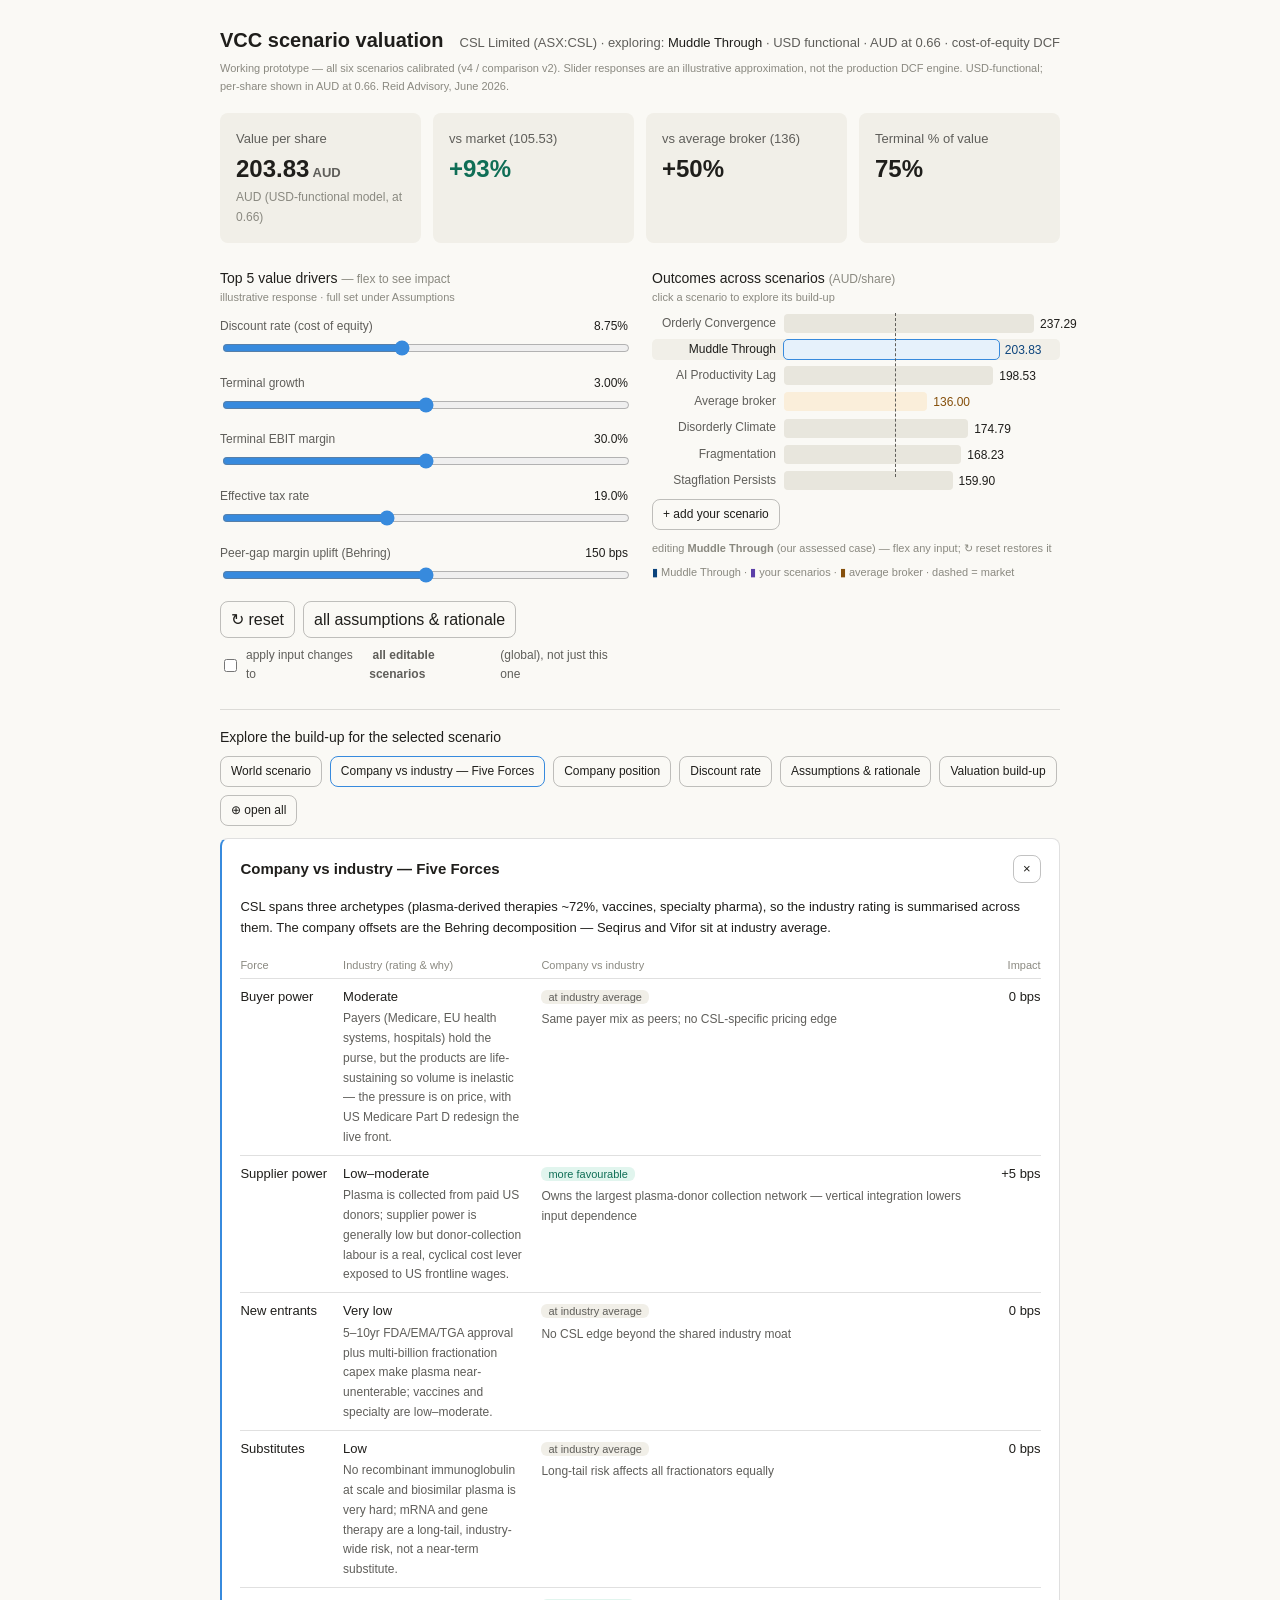
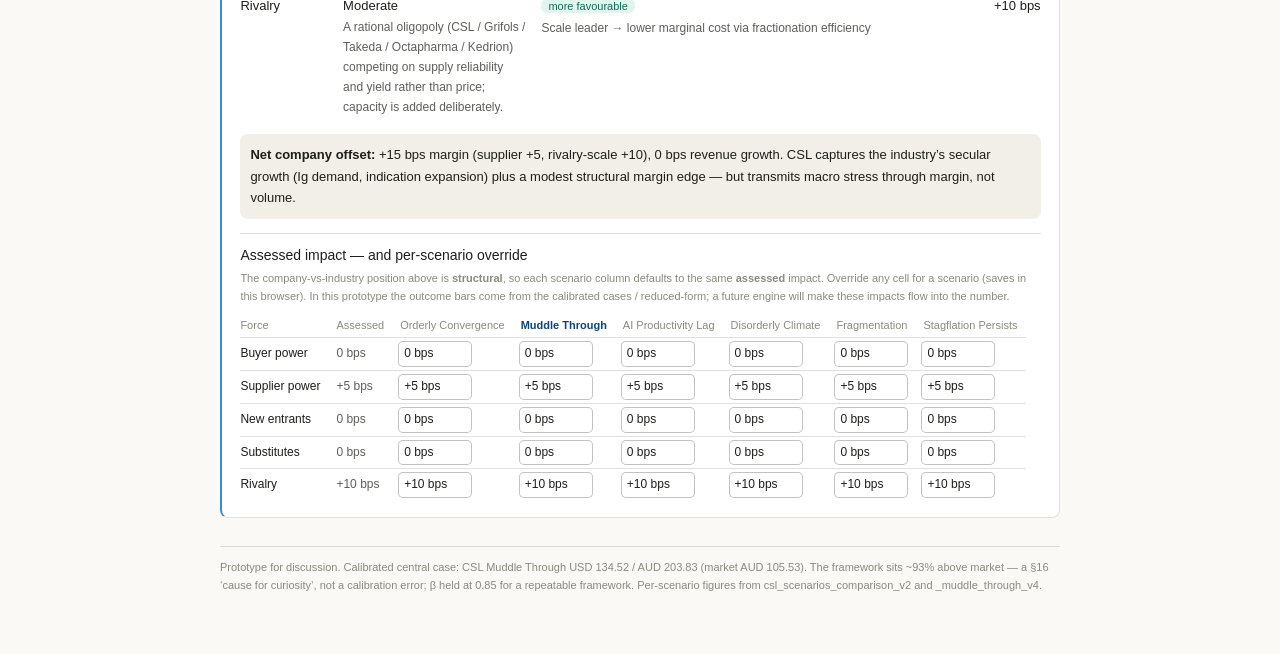
==== ui_prototypes/csl_scenario_interface.html @ 87cf8dc5 "Lease workstream: §4.6 lease-normalisation convention (methodology + architecture v0.8); gated lease" ====
<!DOCTYPE html>
<html lang="en">
<head>
<meta charset="utf-8">
<meta name="viewport" content="width=device-width, initial-scale=1">
<title>VCC scenario valuation — CSL Limited (ASX:CSL) (prototype)</title>
<style>
:root{ --bg:#faf9f5; --primary:#fff; --secondary:#f1efe8; --tertiary:#e8e6dd; --text:#1f1e1b; --text2:#5f5e5a; --text3:#8a8980; --bd:rgba(0,0,0,0.12); --bd2:rgba(0,0,0,0.24); --bdinfo:#378ADD; --info-bg:#E6F1FB; --info-tx:#0C447C; --success-bg:#E1F5EE; --success-tx:#0F6E56; --warning-bg:#FAEEDA; --warning-tx:#854F0B; --danger-bg:#FCEBEB; --danger-tx:#A32D2D; --user-bg:#ECE6FA; --user-tx:#5B3FA8; --rmd:8px; --rlg:12px; }
@media (prefers-color-scheme: dark){ :root{ --bg:#1a1916; --primary:#24231f; --secondary:#2c2b27; --tertiary:#34332e; --text:#f2f1ec; --text2:#b6b4ab; --text3:#88867e; --bd:rgba(255,255,255,0.14); --bd2:rgba(255,255,255,0.26); --info-bg:#0C447C; --info-tx:#B5D4F4; --success-bg:#085041; --success-tx:#9FE1CB; --warning-bg:#633806; --warning-tx:#FAC775; --danger-bg:#791F1F; --danger-tx:#F7C1C1; --user-bg:#3A2E63; --user-tx:#C9B8F2; } }
*{box-sizing:border-box;}
body{margin:0; background:var(--bg); color:var(--text); font-family:-apple-system,BlinkMacSystemFont,"Segoe UI",Roboto,Helvetica,Arial,sans-serif; line-height:1.6;}
.wrap{max-width:880px; margin:0 auto; padding:24px 20px 60px;}
.card{background:var(--primary); border:0.5px solid var(--bd); border-radius:var(--rlg);}
.metric{background:var(--secondary); border-radius:var(--rmd); padding:1rem;}
button{font:inherit; background:transparent; color:var(--text); border:0.5px solid var(--bd2); border-radius:var(--rmd); padding:5px 10px; cursor:pointer;}
button:hover{background:var(--secondary);}
input[type=range]{width:100%; accent-color:var(--bdinfo);}
table{border-collapse:collapse;}
.more{color:var(--info-tx); cursor:pointer; font-weight:500;}
.hd{font-size:14px; font-weight:500;} .sub{font-size:11px; color:var(--text3);}
.detailcard{background:var(--primary); border:0.5px solid var(--bd); border-left:2.5px solid var(--bdinfo); border-radius:var(--rmd); padding:1rem 1.15rem; margin-top:10px; font-size:13px; line-height:1.65;}
.detailcard h4{margin:0; font-size:15px; font-weight:600;}
details.thy{border:0.5px solid var(--bd); border-radius:var(--rmd); margin-top:7px; background:var(--secondary);}
details.thy>summary{cursor:pointer; padding:7px 10px; font-size:12.5px; font-weight:500; list-style:none;}
details.thy>summary::-webkit-details-marker{display:none;}
details.thy>summary::before{content:"\25B8"; color:var(--text3); display:inline-block; width:1em;}
details.thy[open]>summary::before{content:"\25BE";}
details.thy .thybody{padding:2px 12px 11px 22px; font-size:12.5px;}
.thytag{font-size:10.5px; font-weight:600; letter-spacing:.03em; text-transform:uppercase;}
</style></head>
<body><div class="wrap">
<div style="display:flex; justify-content:space-between; align-items:baseline; flex-wrap:wrap; gap:8px; margin-bottom:4px;">
  <div style="font-size:20px; font-weight:600;">VCC scenario valuation</div>
  <div style="font-size:13px; color:var(--text2);">CSL Limited (ASX:CSL) · exploring: <span id="selscen" style="color:var(--text); font-weight:500;"></span> · USD functional · AUD at 0.66 · cost-of-equity DCF</div>
</div>
<div class="sub" id="topnote" style="margin-bottom:18px;"></div>
<div style="display:grid; grid-template-columns:repeat(auto-fit,minmax(150px,1fr)); gap:12px; margin-bottom:1.5rem;">
  <div class="metric"><div style="font-size:13px; color:var(--text2);">Value per share</div><div style="font-size:24px; font-weight:600;"><span id="pv"></span><span style="font-size:13px; color:var(--text2);"> AUD</span></div><div style="font-size:12px; color:var(--text3);" id="pvsub"></div></div>
  <div class="metric"><div style="font-size:13px; color:var(--text2);" id="mklab"></div><div style="font-size:24px; font-weight:600;" id="vmkt"></div></div>
  <div class="metric"><div style="font-size:13px; color:var(--text2);" id="brlab"></div><div style="font-size:24px; font-weight:600;" id="vbr"></div></div>
  <div class="metric"><div style="font-size:13px; color:var(--text2);" id="m4lab"></div><div style="font-size:24px; font-weight:600;" id="m4val"></div></div>
</div>
<div style="display:grid; grid-template-columns:repeat(auto-fit,minmax(280px,1fr)); gap:1.5rem; margin-bottom:1.5rem;">
  <div><div class="hd">Top 5 value drivers <span style="font-weight:400; color:var(--text3); font-size:12px;">— flex to see impact</span></div>
    <div class="sub" style="margin-bottom:6px;">illustrative response · full set under Assumptions</div>
    <div id="sliders"></div>
    <div style="display:flex; gap:8px; margin-top:8px;"><button id="reset">↻ reset</button><button id="allassum">all assumptions &amp; rationale</button></div>
    <label style="display:flex; align-items:center; gap:6px; margin-top:8px; font-size:12px; color:var(--text2); cursor:pointer;"><input type="checkbox" id="applyall" style="accent-color:var(--bdinfo);"> apply input changes to <b>&nbsp;all editable scenarios&nbsp;</b> (global), not just this one</label></div>
  <div><div class="hd">Outcomes across scenarios <span style="font-weight:400; color:var(--text3); font-size:12px;">(AUD/share)</span></div>
    <div class="sub" style="margin-bottom:6px;">click a scenario to explore its build-up</div>
    <div id="bars"></div>
    <div style="display:flex; align-items:center; gap:10px; margin-top:8px; flex-wrap:wrap;"><button id="addscen" style="font-size:12px;">+ add your scenario</button><span class="sub" id="editing"></span></div>
    <div class="sub" style="margin-top:6px;"><span style="color:var(--info-tx);">▮</span> Muddle Through · <span style="color:var(--user-tx);">▮</span> your scenarios · <span style="color:var(--warning-tx);">▮</span> average broker · dashed = market</div></div>
</div>
<div style="border-top:0.5px solid var(--bd); padding-top:1rem;">
  <div class="hd" style="margin-bottom:8px;">Explore the build-up for the selected scenario</div>
  <div id="explore" style="display:flex; flex-wrap:wrap; gap:8px; margin-bottom:12px;"></div>
  <div id="panel"></div>
  <div id="detail"></div></div>
<div class="sub" id="footnote" style="margin-top:28px; border-top:0.5px solid var(--bd); padding-top:12px;"></div>
</div>
<script>
var CFG={"company": "CSL Limited (ASX:CSL)", "companyShort": "CSL", "ccy": "AUD", "ccynote": "USD functional \u00b7 AUD at 0.66 \u00b7 cost-of-equity DCF", "dp": 2, "market": 105.53, "broker": 136.0, "scale": 260.0, "liveIdx": 1, "activeIdx": 1, "mklab": "vs market (105.53)", "brlab": "vs average broker (136)", "metric4": {"label": "Terminal % of value", "value": "75%"}, "pvsub": "AUD (USD-functional model, at 0.66)", "topnote": "Working prototype \u2014 all six scenarios calibrated (v4 / comparison v2). Slider responses are an illustrative approximation, not the production DCF engine. USD-functional; per-share shown in AUD at 0.66. Reid Advisory, June 2026.", "footnote": "Prototype for discussion. Calibrated central case: CSL Muddle Through USD 134.52 / AUD 203.83 (market AUD 105.53). The framework sits ~93% above market \u2014 a \u00a716 &lsquo;cause for curiosity&rsquo;, not a calibration error; \u03b2 held at 0.85 for a repeatable framework. Per-scenario figures from csl_scenarios_comparison_v2 and _muddle_through_v4.", "cp": {"base": 203.83, "re0": 0.0875, "g0": 0.03, "m0": 30.0, "tax0": 0.19, "wTerm": 0.752, "xKey": "uplift", "x0": 150, "xk": 0.0004}, "sliders": [{"k": "re", "label": "Discount rate (cost of equity)", "min": 7, "max": 11, "step": 0.25, "def": 8.75, "suf": "%", "dec": 2}, {"k": "g", "label": "Terminal growth", "min": 2, "max": 4, "step": 0.25, "def": 3.0, "suf": "%", "dec": 2}, {"k": "m", "label": "Terminal EBIT margin", "min": 26, "max": 34, "step": 0.5, "def": 30.0, "suf": "%", "dec": 1}, {"k": "tax", "label": "Effective tax rate", "min": 15, "max": 25, "step": 0.5, "def": 19.0, "suf": "%", "dec": 1}, {"k": "uplift", "label": "Peer-gap margin uplift (Behring)", "min": 0, "max": 300, "step": 25, "def": 150, "suf": " bps", "dec": 0}], "scenarios": [{"n": "Orderly Convergence", "v": 237.29, "kind": "up"}, {"n": "Muddle Through", "v": 203.83, "kind": "live"}, {"n": "AI Productivity Lag", "v": 198.53, "kind": "down"}, {"n": "Average broker", "v": 136.0, "kind": "broker"}, {"n": "Disorderly Climate", "v": 174.79, "kind": "down"}, {"n": "Fragmentation", "v": 168.23, "kind": "down"}, {"n": "Stagflation Persists", "v": 159.9, "kind": "down"}], "titles": {"world": "World scenario", "forces": "Company vs industry \u2014 Five Forces", "position": "Company position", "discount": "Discount rate", "assum": "Assumptions & rationale", "dcf": "Valuation build-up"}, "snap": {"world": "<b id=\"wsnaptitle\">Muddle Through</b> \u2014 plasma franchise resumes its 5\u20137% secular path after the near-term Behring trough; margin, not volume, is the channel. <span class=\"more\" data-k=\"world\">Learn more \u2192</span>", "forces": "<b>CSL vs the plasma / vaccines / specialty archetypes</b>, force by force, with each impact. <span class=\"more\" data-k=\"forces\">See the comparison \u2192</span>", "position": "<b>Three businesses</b> \u2014 Behring (plasma ~72%), Seqirus (vaccines), Vifor (specialty). <span class=\"more\" data-k=\"position\">Learn more \u2192</span>", "discount": "<b>Cost of equity 8.75%</b> = Rf 4.50% + \u03b2 0.85 \u00d7 ERP 5.0% (applied to FCFF). <span class=\"more\" data-k=\"discount\">See the build-up \u2192</span>", "assum": "<b>Assumptions</b> \u2014 each input tagged and rationalised. <span class=\"more\" data-k=\"assum\">See all \u2192</span>", "dcf": "<b>FCFF \u2192 per share</b> \u2014 terminal 30% margin, g 3%, terminal capex = D&amp;A. <span class=\"more\" data-k=\"dcf\">Open the build-up \u2192</span>"}, "narr": {"Muddle Through": "<p>Post-2022 friction persists without crushing demand. The plasma franchise resumes its secular 5\u20137% Ig path once the near-term Behring trough (Medicare Part D redesign + China access soft patch) annualises across FY26\u201327. Vertical integration and fractionation scale hold the margin edge; peer-gap closure delivers <b>+150 bps</b> to Behring by FY31 (full +250 reserved for the upside). Terminal margin 30%, g 3%.</p><p><b>Why ~93% above market?</b> Not because the cash-flow path is heroic \u2014 the near-term lines sit on top of consensus \u2014 but because the terminal capitalises a high-quality compounder at ~22\u00d7 forward earnings while the market trades CSL at ~11\u00d7. The entire gap is a disagreement about the <i>terminal</i>, not the next two years. Per \u00a716 this premium is a <b>cause for curiosity, not a calibration error</b>: the \u00a73.5.7 reverse-DCF shows no single lever reconciles to market (it would need \u03b2 \u2248 1.7, or a terminal margin ~half FY25&rsquo;s, or perpetual \u22124% contraction), so \u03b2 is deliberately held at 0.85 to keep the framework rules-based and the gap visible.</p><p style=\"background:var(--secondary); border-radius:8px; padding:10px;\"><b>Mental short-cut:</b> CSL is a margin story, not a volume story \u2014 in every scenario the plasma keeps flowing, so watch the gap between what CSL pays US donors and what Medicare lets it charge. The framework prices the recovery; the market prices the trough.</p>", "Orderly Convergence": "<p>Inflation re-anchors, real rates normalise, and a productivity surprise eases costs. That buys CSL a faster Behring-trough exit and genuine donor-wage relief, making the <b>full +250 bps</b> peer-gap closure credible. Terminal margin 31.5%, g 3.25%. Instructive that the upside is only +16% \u2014 a defensive staple has no operating-leverage explosion; the upside is quiet compounding in a kind world.</p>", "AI Productivity Lag": "<p>Foundation models advance and gains concentrate in platform owners, showing up as white-collar wage containment \u2014 a mild tailwind on CSL&rsquo;s ~USD 1bn G&amp;A and USD 1.4bn R&amp;D. But softer macro pulls terminal g to 2.875%. The two roughly offset \u2014 the tech axis barely touches a plasma franchise. \u22122.6% vs Muddle Through.</p>", "Disorderly Climate": "<p>Disorderly transition; carbon-cost pass-through runs inflation 3\u20135%. CSL is exposed through cost, not demand: fractionation is energy-intensive and distribution is cold-chain dependent, so margins compress. The one genuine portfolio offset sits here \u2014 <b>Seqirus pandemic / health-disruption optionality</b> lifts vaccine demand \u2014 which is why this lands <i>better</i> than Fragmentation despite the larger cost shock. Terminal margin 28%. \u221214.2%.</p>", "Fragmentation": "<p>Trade barriers harden, supply chains localise, and China access becomes a geopolitical instrument. CSL&rsquo;s collect-in-US / fractionate / distribute-globally model is structurally awkward when blocs fragment, and Behring&rsquo;s China Ig access is the most exposed line. Peer-gap closure stalls to zero and tax drifts to 20%. With no offsetting segment (unlike the Seqirus climate cushion), the channels compound. \u221217.4% \u2014 the second-worst.</p>", "Stagflation Persists": "<p>The downside boundary and the clearest illustration of the thesis: plasma demand still holds, so the entire stress arrives as <b>margin</b> \u2014 US donor-collection wages surge (supplier-power channel at full stretch), payors press hard on price, and peer-gap closure <i>reverses</i> (Behring margin 150 bps below the FY25 base). Terminal margin 26.5%. Revenue is near-indistinguishable from Muddle Through; the whole 21% fall is the donor-vs-payor squeeze. Even here the number sits +52% above market \u2014 the puzzle \u00a716 turns to.</p>", "_placeholder": "<p>Scenario narrative pending.</p>"}, "dcf": "<p>USD m. Five-year FCFF (FY27\u2013FY31) plus terminal, discounted at the 8.75% cost of equity with mid-period discounting. Terminal binds to a 30% EBIT margin with terminal capex = D&amp;A (75% of value). Per-scenario detail in csl_scenarios_comparison_v2.</p><table style=\"width:100%; font-size:13px;\"><tr><td style=\"padding:3px 0; color:var(--text2);\">Sum PV explicit FCFF (FY27\u2013FY31)</td><td style=\"text-align:right; \">18,390</td></tr><tr><td style=\"padding:3px 0; color:var(--text2);\">PV of terminal value</td><td style=\"text-align:right; \">55,640</td></tr><tr><td style=\"padding:3px 0; font-weight:500;\">Enterprise value</td><td style=\"text-align:right; font-weight:500;\">74,029</td></tr><tr><td style=\"padding:3px 0; color:var(--text2);\">Less: net debt</td><td style=\"text-align:right; \">(9,100)</td></tr><tr><td style=\"padding:3px 0; color:var(--text2);\">Less: restructuring PV</td><td style=\"text-align:right; \">(507)</td></tr><tr><td style=\"padding:3px 0; font-weight:500;\">Equity value</td><td style=\"text-align:right; font-weight:500;\">64,422</td></tr><tr><td style=\"padding:3px 0; color:var(--text2);\">\u00f7 shares (m)</td><td style=\"text-align:right; \">478.9</td></tr><tr><td style=\"padding:3px 0; font-weight:500;\">Value per share USD</td><td style=\"text-align:right; font-weight:500;\">134.52</td></tr><tr><td style=\"padding:3px 0; font-weight:500;\">Value per share AUD (\u00d71.5152)</td><td style=\"text-align:right; font-weight:500;\">203.83</td></tr></table>", "dcfIntro": "USD m. Click any line to see its make-up. Five-year FCFF (FY27\u2013FY31) + terminal, discounted at the 8.75% cost of equity with mid-period discounting; terminal binds to a 30% EBIT margin with terminal capex = D&amp;A.", "dcfRows": [["Sum PV explicit FCFF (FY27\u2013FY31)", "18,390", "Five years of FCFF discounted at the 8.75% cost of equity with mid-period discounting. FCFF derives from group EBIT rising 4,346 \u2192 6,295 (USD m), less tax at 19% and reinvestment, with the Behring J-curve (\u22121% \u2192 5.5%) and +150 bps peer-gap margin uplift."], ["PV of terminal value", "55,640", "Gordon-growth terminal at g 3%, terminal EBIT margin 30% (binding, not the FY31 peak), terminal capex = D&amp;A; discounted at 8.75%. This is ~75% of enterprise value."], ["Enterprise value", "74,029", "PV of explicit FCFF 18,390 + PV of terminal value 55,640."], ["Less: net debt", "(9,100)", "1H26 net debt of ~USD 9,100m (~1.8x EBITDA), de-levering."], ["Less: restructuring PV", "(507)", "Present value of Strategic Transformation cash costs (FY26 425 + FY27 100) discounted at Re; the \u00a74.4(b) cost-of-closure consistency deduction."], ["Equity value", "64,422", "Enterprise value 74,029 less net debt 9,100 less restructuring PV 507."], ["\u00f7 shares (m)", "478.9", "EODHD, 15 Jun 2026."], ["Value per share USD", "134.52", ""], ["Value per share AUD (\u00d71.5152)", "203.83", "USD 134.52 \u00d7 1.5152 (AUD per USD; = 0.66 USD per AUD)."]], "worldDesc": {"Muddle Through": "<p>Post-2022 friction proves persistent rather than transitional: inflation cools but lands above target (2.5\u20133.5%) and central banks tacitly accept the overshoot rather than crush demand. Real rates settle structurally higher than the 2010s (~1.0%). The US keeps outperforming on fiscal expansion, AI investment and immigration, but the lift doesn&rsquo;t propagate to Europe or EM. Climate policy stays patchy and AI&rsquo;s productivity transmission is slow, with rents concentrating in platform owners. No crisis, no resolution \u2014 a grinding extension of present conditions. Global growth ~2.3%.</p>", "Orderly Convergence": "<p>The conditions for benign resolution stack up at once. Supply-side normalisation plus genuine AI productivity gains absorb wage pressure, so inflation returns to ~2.3% without a demand crush; real rates settle modestly positive. The political reset climate policy needed happens, and geopolitical tensions materially de-escalate. This time US growth propagates \u2014 pulling Europe out of stagnation and supporting EM \u2014 and AI rents diffuse, re-expanding growth multiples. Global growth recovers to 3.0\u20133.2%.</p>", "Stagflation Persists": "<p>The IMF severe scenario plays out: an energy shock spikes prices and keeps them elevated, inflation expectations break above the 3% credibility threshold, and second-round wage-price dynamics take hold. Central banks lose credibility and hold restrictive policy through the horizon; real rates settle 2\u20133% with recession inside the scenario. Climate policy backslides as a cost-of-living crisis crushes the transition coalition; growth-stock multiples compress and trade barriers ratchet up. Growth slows to 1.5\u20132.0%.</p>", "Fragmentation": "<p>The US-China contest hardens and trade-as-weapon (tariffs, sanctions, export controls) becomes routine, extending into industrial and commodity flows. Supply chains regionalise into duplicated US-aligned and China-aligned systems, energy markets bifurcate, and critical-minerals access becomes the new geopolitical front. The duplicated footprint is inflationary (~3.5%) and growth bifurcates \u2014 China-aligned economies may outpace the US-aligned bloc, with Europe hit hardest and Australia facing an acute security-vs-supply dilemma. The new equilibrium is structurally inferior.</p>", "Disorderly Climate": "<p>The already-running disorderly climate path has its crystallisation moment \u2014 most likely a confluence of a catastrophic insured-loss event, regulator-forced de-leveraging of carbon-intensive loan books, and a carbon-price spike. Policy snaps from drift to abrupt crisis action: carbon prices to EUR 200+, border-adjustment mechanisms, expanded transition subsidies. Capital reallocates abruptly, so sectoral dispersion widens sharply even as aggregate growth stays near Muddle Through (~2.0\u20132.2%, inflation 4.5\u20135% from carbon pass-through). This scenario tests terminal-state convergence hardest \u2014 assumed-perpetual moats reveal stranded-asset half-lives inside the horizon.</p>", "AI Productivity Lag": "<p>The Solow paradox at AI scale. Capability and capex advance genuinely (deficit-funded, US-led), but economy-wide productivity transformation doesn&rsquo;t arrive on the bull timeline: enterprise adoption is slow, so aggregate TFP grows only ~0.5% versus the 1.5%+ current investment implies. Rents capture is asymmetric \u2014 platform owners take the bulk while broad enterprise pays without proportional payback \u2014 and market concentration intensifies. The saving grace is the labour-cost channel: AI contains white-collar wage growth even where productivity transmission is weak. Headline numbers resemble Muddle Through, but the underlying story differs.</p>"}, "beta": {"mock": true, "subject": {"name": "CSL", "ticker": "CSL.AX", "selectedBeta": 0.85, "tax": 0.19, "de": 0.35, "measuredNote": "Measured \u03b2 0.094 \u2014 an AUD-listed price regressed against an AUD index for a USD-earning business. Switch the index to S&P 500 / MSCI World to see the correct-currency calculation."}, "rf": 4.5, "erp": 5.0, "alpha": 0.0, "indices": ["S&P 500", "MSCI World"], "indexDefault": "S&P 500", "windows": ["weekly \u00b7 2y", "monthly \u00b7 4y"], "windowDefault": "weekly \u00b7 2y", "toDiscount": {"mode": "coe", "label": "cost of equity"}, "comparables": [{"name": "Grifols", "ticker": "GRF", "why": "Closest plasma pure-play; same donor-collection + fractionation model and end markets.", "tax": 0.22, "gearingDE": 0.9, "selected": true, "data": {"S&P 500": {"weekly \u00b7 2y": {"beta": 0.85, "points": [[-0.0288, -0.0022], [-0.0222, -0.0159], [0.0026, 0.0304], [-0.0016, 0.0491], [0.0022, 0.0501], [0.018, 0.0264], [-0.0464, -0.0508], [0.0096, -0.0049], [-0.0264, -0.0475], [0.0168, 0.0447], [0.0197, -0.0281], [0.0062, 0.0356], [-0.0482, -0.0251], [0.0005, -0.0023], [0.0349, 0.0161], [-0.0109, 0.0392], [0.0247, 0.0581], [-0.0036, -0.0044], [0.0065, -0.0091], [0.0108, 0.0142], [0.0187, 0.0262], [-0.0103, 0.0332], [-0.0071, 0.0011], [0.0313, 0.0263], [0.0392, 0.0612], [0.0001, -0.0233]]}, "monthly \u00b7 4y": {"beta": 0.88, "points": [[0.0547, 0.0399], [-0.0482, -0.062], [0.0047, 0.0152], [-0.0426, -0.0101], [0.0065, -0.0329], [0.0216, 0.0163], [-0.006, -0.0146], [0.0044, 0.0261], [0.0672, 0.0545], [-0.0845, -0.1089], [0.0418, 0.027], [0.0241, -0.0047], [-0.0241, -0.1006], [-0.0473, -0.0013], [-0.0025, -0.021], [0.0022, -0.0265], [-0.0083, 0.0229], [-0.0232, 0.0785], [-0.081, -0.0425], [0.0222, 0.0454], [0.0508, 0.0514], [0.0519, 0.0329], [-0.0051, -0.0304], [0.0298, 0.0391], [0.0665, 0.0433], [0.0703, 0.0346], [-0.002, 0.0259], [-0.0189, -0.0336], [-0.0557, -0.0476], [-0.0019, 0.1126], [0.0955, 0.1253], [0.1143, 0.1364], [-0.0218, -0.0078], [-0.05, -0.0953], [-0.0407, -0.0092], [-0.0178, -0.047], [-0.0266, 0.0361], [-0.0821, -0.0557], [-0.0682, -0.0418], [-0.0319, -0.0394]]}}, "MSCI World": {"weekly \u00b7 2y": {"beta": 0.8, "points": [[0.0516, 0.0513], [0.0219, 0.0774], [0.0146, 0.0066], [-0.0201, -0.0179], [-0.0298, -0.0048], [0.0072, -0.0077], [-0.0293, -0.0314], [-0.0085, -0.0123], [-0.0181, 0.0003], [0.033, 0.0093], [-0.0074, -0.0201], [0.0134, 0.0053], [-0.0061, 0.005], [-0.0302, -0.0427], [-0.0112, -0.0443], [-0.0086, -0.0343], [-0.0005, 0.0497], [0.0324, 0.0238], [0.0415, 0.0321], [0.0241, -0.0041], [0.0116, -0.0189], [0.0265, 0.0482], [-0.0172, 0.0091], [0.0188, 0.0013], [-0.0032, 0.0224], [0.0272, -0.0051]]}, "monthly \u00b7 4y": {"beta": 0.82, "points": [[0.0317, 0.0857], [0.0295, -0.0283], [0.0072, 0.0983], [-0.0205, 0.0448], [0.0094, 0.1139], [0.0353, 0.0554], [0.0173, 0.0014], [-0.0223, -0.0134], [-0.0427, -0.0101], [0.1049, 0.0875], [-0.0278, 0.0575], [-0.0201, -0.0298], [-0.0045, 0.0416], [-0.125, -0.0413], [0.0063, -0.0299], [-0.0328, -0.0816], [-0.0058, 0.1173], [0.0668, 0.126], [0.0022, -0.0099], [-0.0216, 0.0738], [0.041, 0.0644], [0.0087, 0.1403], [0.0284, -0.0766], [-0.0036, 0.0171], [0.0265, -0.0008], [0.0039, 0.0221], [0.0219, -0.0451], [0.0042, 0.0081], [-0.0127, -0.0224], [0.0511, 0.0609], [-0.0517, -0.1133], [0.0118, -0.0038], [0.0182, 0.0268], [-0.0498, -0.1422], [0.0084, 0.0877], [0.0222, 0.032], [-0.0038, 0.0202], [-0.0044, 0.0395], [-0.075, -0.0417], [0.0036, -0.1263]]}}}, "det": null, "mfin": null}, {"name": "Takeda", "ticker": "4502.T", "why": "Plasma via Baxalta plus broad pharma; a partial but relevant comp.", "tax": 0.2, "gearingDE": 0.5, "selected": true, "data": {"S&P 500": {"weekly \u00b7 2y": {"beta": 0.75, "points": [[0.0066, -0.0157], [0.0193, 0.0481], [0.0114, 0.0144], [-0.0234, -0.0479], [0.0026, 0.0396], [-0.0118, 0.0445], [-0.0239, -0.0757], [-0.0053, -0.0364], [0.0156, -0.0162], [-0.0121, -0.0349], [-0.0161, 0.0593], [0.0075, -0.0726], [-0.0006, 0.0208], [0.0555, 0.0275], [0.0056, -0.0367], [-0.0083, -0.0186], [0.0082, 0.0809], [0.0203, 0.0455], [-0.0033, -0.056], [0.0085, 0.0166], [-0.0117, -0.0273], [-0.0095, -0.0521], [-0.0121, -0.0376], [-0.0174, 0.0578], [0.034, 0.0065], [-0.0095, 0.0152]]}, "monthly \u00b7 4y": {"beta": 0.78, "points": [[-0.0385, -0.0584], [0.025, 0.017], [0.0289, 0.0124], [-0.0186, -0.0412], [0.0674, 0.0289], [-0.0129, 0.0066], [-0.0373, 0.0306], [0.0765, 0.0423], [0.0372, 0.0612], [-0.0014, 0.0516], [-0.0048, 0.0162], [0.0419, 0.083], [0.0017, 0.0154], [0.0251, 0.0332], [-0.0274, -0.0102], [-0.097, -0.1306], [0.0317, -0.0229], [0.0322, 0.0548], [-0.0242, -0.0262], [0.0177, -0.0065], [-0.0065, -0.0503], [-0.0445, -0.0857], [0.0084, 0.0288], [-0.0206, -0.0616], [-0.0629, -0.0389], [-0.0535, 0.0121], [0.0004, -0.002], [0.0831, 0.0176], [0.067, 0.0609], [0.0338, 0.0075], [-0.05, 0.0275], [-0.0407, -0.0821], [0.0017, -0.0243], [-0.0285, -0.0856], [0.0327, 0.0325], [0.0099, 0.0238], [0.0115, -0.0098], [0.0342, -0.0022], [0.0028, -0.0152], [-0.0433, -0.0404]]}}, "MSCI World": {"weekly \u00b7 2y": {"beta": 0.72, "points": [[-0.0485, -0.048], [-0.0364, -0.0071], [0.0039, 0.0111], [-0.0023, 0.0012], [-0.0192, -0.0064], [-0.0376, -0.0409], [0.0098, 0.0147], [-0.0281, -0.0178], [0.0079, 0.0245], [0.0035, 0.0173], [0.0062, 0.0168], [-0.0335, -0.0197], [-0.0007, -0.0369], [0.0081, 0.005], [-0.0144, -0.0084], [0.024, 0.0141], [0.0358, 0.0112], [0.0042, -0.0011], [0.0227, -0.0078], [0.0333, 0.0294], [0.0353, 0.0289], [-0.0203, -0.0271], [0.0347, 0.0353], [-0.0445, -0.0249], [0.0097, 0.0218], [-0.0234, -0.012]]}, "monthly \u00b7 4y": {"beta": 0.74, "points": [[0.0072, 0.028], [0.0633, 0.058], [0.003, 0.0351], [-0.0471, -0.0608], [-0.0189, -0.0423], [0.0262, 0.046], [0.0327, 0.035], [-0.001, 0.0317], [-0.0484, 0.0286], [-0.0579, -0.0618], [0.0088, 0.0508], [-0.088, -0.0064], [-0.0174, -0.0383], [0.0459, 0.0582], [-0.0411, -0.0807], [0.0548, 0.0353], [0.0184, 0.0212], [-0.0666, -0.0499], [-0.0218, -0.0191], [0.0334, 0.0515], [-0.0321, -0.0668], [-0.0327, 0.0241], [0.0179, -0.0201], [0.031, 0.0381], [0.0022, 0.0078], [-0.0354, -0.0185], [-0.0025, 0.0009], [0.0858, 0.1182], [-0.0203, -0.0523], [-0.0219, 0.0226], [0.0003, 0.0845], [-0.0277, 0.0173], [-0.0012, 0.0018], [-0.0112, 0.0161], [0.067, -0.0442], [-0.0311, 0.0009], [0.0288, 0.0437], [-0.0069, -0.044], [-0.0288, -0.0486], [0.0518, 0.049]]}}}, "det": null, "mfin": null}, {"name": "Sanofi", "ticker": "SAN.PA", "why": "Large-cap pharma with immunology overlap; a defensive-beta anchor.", "tax": 0.21, "gearingDE": 0.3, "selected": true, "data": {"S&P 500": {"weekly \u00b7 2y": {"beta": 0.8, "points": [[-0.0017, 0.0075], [-0.02, -0.0212], [0.0545, 0.0266], [0.0202, 0.0061], [0.0037, -0.0231], [-0.0126, -0.0032], [0.0037, -0.0352], [0.0441, 0.0223], [0.0045, 0.0007], [-0.0455, -0.0541], [-0.0524, -0.0337], [0.009, 0.0487], [-0.0128, -0.0629], [0.0063, -0.0108], [-0.0004, 0.0275], [0.0347, 0.0099], [0.0173, 0.0481], [-0.0194, -0.0001], [0.0313, 0.009], [0.0061, 0.017], [-0.017, -0.0182], [-0.0146, -0.046], [0.0043, -0.0166], [-0.0027, 0.0071], [0.0254, 0.0494], [-0.0071, -0.0019]]}, "monthly \u00b7 4y": {"beta": 0.82, "points": [[0.0578, -0.0087], [-0.0144, -0.0085], [-0.0284, 0.1271], [0.0162, 0.0436], [-0.0783, -0.1145], [0.0051, 0.0414], [0.0239, 0.1201], [-0.0548, 0.0185], [-0.0629, -0.0574], [0.0693, -0.0039], [-0.0781, -0.059], [-0.0202, 0.0615], [0.0259, -0.0636], [0.0231, -0.0648], [0.0777, 0.0567], [-0.0194, -0.0393], [0.0103, 0.0947], [0.0096, 0.0046], [-0.0119, 0.0684], [-0.0487, -0.0273], [0.039, -0.0074], [-0.0264, 0.0405], [0.0339, 0.0379], [0.0624, 0.038], [0.0051, -0.0267], [0.009, -0.0237], [0.0935, 0.2185], [0.0895, 0.1339], [0.0153, -0.0581], [0.0192, 0.0379], [0.0003, -0.0547], [0.0895, 0.0842], [-0.0535, -0.034], [-0.0155, -0.0557], [-0.0646, -0.0957], [-0.0293, -0.0468], [0.0914, 0.0372], [-0.0242, -0.0552], [0.0105, -0.0588], [-0.0309, -0.0289]]}}, "MSCI World": {"weekly \u00b7 2y": {"beta": 0.78, "points": [[-0.0034, -0.0281], [0.0112, 0.0184], [-0.0285, -0.0244], [0.0413, 0.0015], [-0.0156, 0.0171], [-0.0119, -0.0017], [0.0151, 0.0127], [-0.0006, -0.0059], [-0.0139, -0.0017], [0.0025, 0.0049], [0.0118, 0.026], [-0.0107, -0.0126], [-0.0004, -0.0561], [0.0093, 0.006], [-0.0011, 0.0067], [0.0039, -0.0149], [0.0074, 0.0204], [-0.012, 0.0049], [0.0385, 0.0584], [-0.0113, -0.01], [0.01, 0.0458], [0.0085, -0.0029], [-0.0018, 0.0011], [0.0123, 0.0004], [0.0197, 0.0272], [-0.0255, -0.0233]]}, "monthly \u00b7 4y": {"beta": 0.8, "points": [[-0.0603, -0.0757], [0.0497, 0.0279], [-0.0826, -0.0758], [0.0317, 0.0358], [0.0164, 0.0434], [-0.039, 0.0122], [-0.0709, -0.0083], [-0.072, -0.0818], [0.0284, -0.0128], [0.0206, 0.0329], [-0.0181, -0.0831], [-0.0075, -0.0155], [0.1067, 0.085], [-0.0582, -0.0843], [0.0344, -0.0307], [0.0018, -0.0035], [-0.0126, -0.0407], [0.0396, 0.0361], [0.0155, 0.0355], [-0.0016, -0.0331], [0.0564, 0.0396], [0.019, 0.0378], [0.0818, -0.0271], [0.0072, -0.0439], [-0.015, -0.0258], [-0.0223, 0.0428], [0.0017, 0.0166], [0.0136, 0.0166], [0.0581, 0.0961], [-0.0138, 0.0405], [0.0546, 0.0976], [0.0868, 0.0805], [-0.1139, -0.077], [-0.0551, -0.0876], [0.0129, 0.0278], [-0.0662, -0.0854], [-0.005, -0.0226], [0.0491, 0.0472], [0.0267, -0.029], [0.0573, 0.0221]]}}}, "det": null, "mfin": null}], "candidates": [{"name": "GSK", "ticker": "GSK.L", "why": "Vaccines overlap with Seqirus; broader pharma portfolio.", "tax": 0.21, "gearingDE": 0.4, "betaHint": 0.75, "addable": true}, {"name": "Roche", "ticker": "ROG.SW", "why": "Diagnostics + pharma; defensive, high-quality comparator.", "tax": 0.19, "gearingDE": 0.25, "betaHint": 0.7, "addable": true}, {"name": "Octapharma", "ticker": "(private)", "why": "Direct plasma peer but privately held \u2014 no listed beta.", "tax": 0.22, "gearingDE": 0.6, "betaHint": 0.8, "addable": false}], "candidates2": [{"name": "argenx", "ticker": "ARGX", "why": "Immunology / autoimmune biotech; overlaps CSL Behring&rsquo;s therapeutic areas but pre-scale and higher beta.", "tax": 0.15, "gearingDE": 0.1, "betaHint": 0.95, "addable": true}, {"name": "AstraZeneca", "ticker": "AZN.L", "why": "Large-cap pharma incl. rare-disease (Alexion); defensive but very diversified.", "tax": 0.18, "gearingDE": 0.25, "betaHint": 0.7, "addable": true}, {"name": "Biotest", "ticker": "BIO3.DE", "why": "European plasma small-cap; direct model overlap but thin liquidity.", "tax": 0.28, "gearingDE": 0.55, "betaHint": 0.8, "addable": true}]}, "detail": {"forces": "<p>CSL spans three archetypes (plasma-derived therapies ~72%, vaccines, specialty pharma), so the industry rating is summarised across them. The company offsets are the Behring decomposition \u2014 Seqirus and Vifor sit at industry average.</p><table style=\"width:100%; font-size:13px;\"><tr><td class=\"sub\" style=\"padding:4px 8px 4px 0;\">Force</td><td class=\"sub\" style=\"padding:4px 8px;\">Industry (rating &amp; why)</td><td class=\"sub\" style=\"padding:4px 8px;\">Company vs industry</td><td class=\"sub\" style=\"padding:4px 0; text-align:right;\">Impact</td></tr><tr style=\"border-top:0.5px solid var(--bd);\"><td style=\"padding:7px 8px 7px 0; font-weight:500; white-space:nowrap; vertical-align:top;\">Buyer power</td><td style=\"padding:7px 8px; vertical-align:top; max-width:220px;\"><span style=\"font-weight:500;\">Moderate</span><div style=\"color:var(--text2); margin-top:2px; font-size:12px;\">Payers (Medicare, EU health systems, hospitals) hold the purse, but the products are life-sustaining so volume is inelastic \u2014 the pressure is on price, with US Medicare Part D redesign the live front.</div></td><td style=\"padding:7px 8px; vertical-align:top;\"><span style=\"font-size:11px; padding:1px 7px; border-radius:6px; background:var(--secondary); color:var(--text2);\">at industry average</span><div style=\"color:var(--text2); margin-top:3px; font-size:12px;\">Same payer mix as peers; no CSL-specific pricing edge</div></td><td style=\"padding:7px 0 7px 8px; text-align:right; font-weight:500; vertical-align:top; white-space:nowrap;\">0 bps</td></tr><tr style=\"border-top:0.5px solid var(--bd);\"><td style=\"padding:7px 8px 7px 0; font-weight:500; white-space:nowrap; vertical-align:top;\">Supplier power</td><td style=\"padding:7px 8px; vertical-align:top; max-width:220px;\"><span style=\"font-weight:500;\">Low\u2013moderate</span><div style=\"color:var(--text2); margin-top:2px; font-size:12px;\">Plasma is collected from paid US donors; supplier power is generally low but donor-collection labour is a real, cyclical cost lever exposed to US frontline wages.</div></td><td style=\"padding:7px 8px; vertical-align:top;\"><span style=\"font-size:11px; padding:1px 7px; border-radius:6px; background:var(--success-bg); color:var(--success-tx);\">more favourable</span><div style=\"color:var(--text2); margin-top:3px; font-size:12px;\">Owns the largest plasma-donor collection network \u2014 vertical integration lowers input dependence</div></td><td style=\"padding:7px 0 7px 8px; text-align:right; font-weight:500; vertical-align:top; white-space:nowrap;\">+5 bps</td></tr><tr style=\"border-top:0.5px solid var(--bd);\"><td style=\"padding:7px 8px 7px 0; font-weight:500; white-space:nowrap; vertical-align:top;\">New entrants</td><td style=\"padding:7px 8px; vertical-align:top; max-width:220px;\"><span style=\"font-weight:500;\">Very low</span><div style=\"color:var(--text2); margin-top:2px; font-size:12px;\">5\u201310yr FDA/EMA/TGA approval plus multi-billion fractionation capex make plasma near-unenterable; vaccines and specialty are low\u2013moderate.</div></td><td style=\"padding:7px 8px; vertical-align:top;\"><span style=\"font-size:11px; padding:1px 7px; border-radius:6px; background:var(--secondary); color:var(--text2);\">at industry average</span><div style=\"color:var(--text2); margin-top:3px; font-size:12px;\">No CSL edge beyond the shared industry moat</div></td><td style=\"padding:7px 0 7px 8px; text-align:right; font-weight:500; vertical-align:top; white-space:nowrap;\">0 bps</td></tr><tr style=\"border-top:0.5px solid var(--bd);\"><td style=\"padding:7px 8px 7px 0; font-weight:500; white-space:nowrap; vertical-align:top;\">Substitutes</td><td style=\"padding:7px 8px; vertical-align:top; max-width:220px;\"><span style=\"font-weight:500;\">Low</span><div style=\"color:var(--text2); margin-top:2px; font-size:12px;\">No recombinant immunoglobulin at scale and biosimilar plasma is very hard; mRNA and gene therapy are a long-tail, industry-wide risk, not a near-term substitute.</div></td><td style=\"padding:7px 8px; vertical-align:top;\"><span style=\"font-size:11px; padding:1px 7px; border-radius:6px; background:var(--secondary); color:var(--text2);\">at industry average</span><div style=\"color:var(--text2); margin-top:3px; font-size:12px;\">Long-tail risk affects all fractionators equally</div></td><td style=\"padding:7px 0 7px 8px; text-align:right; font-weight:500; vertical-align:top; white-space:nowrap;\">0 bps</td></tr><tr style=\"border-top:0.5px solid var(--bd);\"><td style=\"padding:7px 8px 7px 0; font-weight:500; white-space:nowrap; vertical-align:top;\">Rivalry</td><td style=\"padding:7px 8px; vertical-align:top; max-width:220px;\"><span style=\"font-weight:500;\">Moderate</span><div style=\"color:var(--text2); margin-top:2px; font-size:12px;\">A rational oligopoly (CSL / Grifols / Takeda / Octapharma / Kedrion) competing on supply reliability and yield rather than price; capacity is added deliberately.</div></td><td style=\"padding:7px 8px; vertical-align:top;\"><span style=\"font-size:11px; padding:1px 7px; border-radius:6px; background:var(--success-bg); color:var(--success-tx);\">more favourable</span><div style=\"color:var(--text2); margin-top:3px; font-size:12px;\">Scale leader \u2192 lower marginal cost via fractionation efficiency</div></td><td style=\"padding:7px 0 7px 8px; text-align:right; font-weight:500; vertical-align:top; white-space:nowrap;\">+10 bps</td></tr></table><div style=\"margin-top:10px; background:var(--secondary); border-radius:8px; padding:10px;\"><b>Net company offset:</b> +15 bps margin (supplier +5, rivalry-scale +10), 0 bps revenue growth. CSL captures the industry&rsquo;s secular growth (Ig demand, indication expansion) plus a modest structural margin edge \u2014 but transmits macro stress through margin, not volume.</div>", "position": "<ul style=\"padding-left:18px;\"><li><b>Three businesses on one balance sheet:</b> CSL Behring (plasma-derived therapies, ~72% of revenue, ~42% margin), CSL Seqirus (influenza vaccines, ~14%, ~47% margin \u2014 <b>demerger announced FY26</b>), CSL Vifor (iron-deficiency / renal specialty pharma, ~14%, ~49% margin, acquired Aug 2022).</li><li><b>Franchise edge:</b> the world&rsquo;s largest plasma-collection network + fractionation scale + FDA/EMA/TGA barriers \u2014 a manufacturing / scale moat, not a patent moat (patent-cliff exposure very low).</li><li><b>Geography / currency:</b> global USD-functional group, ASX-listed AUD parent; US is ~55% of the plasma market. First worked example where the parent itself is USD-functional.</li><li><b>Demand character:</b> price-inelastic in volume (life-sustaining Ig) \u2014 scenarios transmit through <b>margin and policy, not volume</b>.</li><li><b>Key risk:</b> US Medicare Part D redesign (~USD 100m Ig hit in 1H26) and China Ig/albumin access; donor-collection wage inflation is the other margin channel.</li><li><b>Capital:</b> net debt ~1.8\u00d7 EBITDA and de-levering; USD 750m buyback; Strategic Transformation targeting &gt;USD 500m pre-tax savings by FY28.</li></ul>", "discount": "<p>Cost of equity applied directly to FCFF \u2014 CSL&rsquo;s workbook discounts at Re rather than a blended WACC (a simplification; see the theory panels below).</p><table style=\"width:100%; font-size:13px;\"><tr><td style=\"padding:4px 0; color:var(--text2);\">Risk-free rate (10y UST)</td><td style=\"text-align:right; padding:4px 8px; \">4.50%</td><td style=\"padding:4px 0;\"><span style=\"font-size:11px; padding:1px 7px; border-radius:6px; background:var(--success-bg); color:var(--success-tx);\">disclosed</span></td></tr><tr><td style=\"padding:4px 0; color:var(--text2);\">Equity risk premium</td><td style=\"text-align:right; padding:4px 8px; \">5.00%</td><td style=\"padding:4px 0;\"><span style=\"font-size:11px; padding:1px 7px; border-radius:6px; background:var(--warning-bg); color:var(--warning-tx);\">judgment</span></td></tr><tr><td style=\"padding:4px 0; color:var(--text2);\">Beta \u2014 selected</td><td style=\"text-align:right; padding:4px 8px; \">0.85</td><td style=\"padding:4px 0;\"><span style=\"font-size:11px; padding:1px 7px; border-radius:6px; background:var(--warning-bg); color:var(--warning-tx);\">judgment</span></td></tr><tr><td style=\"padding:4px 0; font-weight:500;\">= Cost of equity Re</td><td style=\"text-align:right; padding:4px 8px; font-weight:500;\">8.75%</td><td style=\"padding:4px 0;\"><span style=\"font-size:11px; padding:1px 7px; border-radius:6px; background:var(--info-bg); color:var(--info-tx);\">derived</span></td></tr></table><p style=\"margin-top:8px;\"><b>Beta \u2014 peer triangulation.</b> Grifols / Takeda / Sanofi cluster 0.7\u20130.9 \u2192 0.85. Measured \u03b2 <b>0.094</b> rejected \u2014 an AUD-listed price regressed against an AUD index for a USD-earning business (the correct-currency point). The \u00a73.5.7 reverse-DCF implies the market is pricing \u03b2 \u2248 1.7.</p><!--BWSLOT--><div style=\"margin-top:12px; border-top:0.5px solid var(--bd); padding-top:10px;\"><div class=\"hd\" style=\"margin-bottom:2px;\">Practical theory \u2014 the proper approach vs what we did</div><div class=\"sub\" style=\"margin-bottom:6px;\">click any element to compare the textbook approach with what this valuation did</div><details class=\"thy\"><summary>Risk-free rate</summary><div class=\"thybody\"><div class=\"thytag\" style=\"color:var(--success-tx);\">The proper approach</div><div style=\"margin:2px 0 8px;\">A long-dated government bond yield in the cash-flow currency, ideally matched to the horizon/duration of the cash flows. Practice splits between the deep, liquid 10-year benchmark and a term-matched long bond for very long-life assets; a single YTM is only an average and distorts NPV when the curve is steep. Most take a recent spot rate rather than a normalised one.</div><div class=\"thytag\" style=\"color:var(--info-tx);\">In market practice</div><div style=\"margin:2px 0 8px; color:var(--text2);\">In practice, valuers use a recent spot yield on a long government bond in the cash-flow currency \u2014 most commonly the 10-year, though some duration-match to 20 or 30-year bonds for very long-life assets. Normalising the rate is debated but usually set aside in favour of a current market yield.</div><div class=\"thytag\" style=\"color:var(--warning-tx);\">What we did (VCC)</div><div style=\"margin:2px 0 0;\">10-year US Treasury, <b>4.50%</b> (USD-functional). Single spot 10-year, matching CSL&rsquo;s USD cash-flow currency \u2014 the correct-currency point behind rejecting the AUD-index beta below.</div></div></details><details class=\"thy\"><summary>Equity risk premium</summary><div class=\"thybody\"><div class=\"thytag\" style=\"color:var(--success-tx);\">The proper approach</div><div style=\"margin:2px 0 8px;\">The unobservable expected excess return of equities over the risk-free asset, estimated from long-run historical premia, forward-looking/implied models, or surveys \u2014 none theoretically superior. Convention has settled near 6.0%, while acknowledging large statistical error.</div><div class=\"thytag\" style=\"color:var(--info-tx);\">In market practice</div><div style=\"margin:2px 0 8px; color:var(--text2);\">Independent experts and practitioners typically adopt a market risk premium around <b>6.0%</b> (a 5\u20137% range is common), close to updated long-run historical estimates. The estimate carries very wide statistical error \u2014 the true premium behind a measured 6% could plausibly sit anywhere in a 2\u201310% band \u2014 and Australian practice usually makes no explicit imputation adjustment inside it.</div><div class=\"thytag\" style=\"color:var(--warning-tx);\">What we did (VCC)</div><div style=\"margin:2px 0 0;\"><b>5.0%</b> \u2014 a Damodaran-style mature-market premium, ~100bps below the 6.0% Australian-expert convention.</div></div></details><details class=\"thy\"><summary>Beta</summary><div class=\"thybody\"><div class=\"thytag\" style=\"color:var(--success-tx);\">The proper approach</div><div style=\"margin:2px 0 8px;\">Raw single-stock regression beta is noisy and window-dependent, so triangulate from a comparable set: unlever peer equity betas to asset betas and re-lever to a target structure, and/or use adjusted (mean-reverting) or fundamental betas. Index choice (local vs global) and estimation window materially change the answer.</div><div class=\"thytag\" style=\"color:var(--info-tx);\">In market practice</div><div style=\"margin:2px 0 8px; color:var(--text2);\">Standard practice is to triangulate from a comparable set rather than trust a single regression: a subject&rsquo;s measured beta can swing widely across data providers and estimation windows (often anywhere from ~0.8 to ~2.7 for the same company), so experts lean on adjusted / fundamental betas and peer clusters, and treat mechanical unlever / relever with caution.</div><div class=\"thytag\" style=\"color:var(--warning-tx);\">What we did (VCC)</div><div style=\"margin:2px 0 0;\">Peer triangulation: Grifols / Takeda / Sanofi cluster 0.7\u20130.9 \u2192 selected <b>0.85</b>. Measured <b>0.094</b> rejected \u2014 it regressed an AUD-listed price against an AUD index for a USD-earning business.</div></div></details><details class=\"thy\"><summary>Cost of debt / debt margin</summary><div class=\"thybody\"><div class=\"thytag\" style=\"color:var(--success-tx);\">The proper approach</div><div style=\"margin:2px 0 8px;\">Risk-free rate plus a debt margin set by the company&rsquo;s (or comparable-set) credit rating, referencing traded corporate-bond spreads over sovereigns at matching tenor; use a target rating consistent with the assumed gearing, not just the current coupon.</div><div class=\"thytag\" style=\"color:var(--info-tx);\">In market practice</div><div style=\"margin:2px 0 8px; color:var(--text2);\">Cost of debt is normally built as the risk-free rate plus a credit-rating-based margin \u2014 a BBB issuer&rsquo;s traded spread over the sovereign at matching tenor, using a target rating consistent with the assumed gearing rather than the current coupon. Margins of ~1.5\u20133% over the risk-free rate are typical for investment-grade names.</div><div class=\"thytag\" style=\"color:var(--warning-tx);\">What we did (VCC)</div><div style=\"margin:2px 0 0;\">Not separately built \u2014 CSL&rsquo;s DCF discounts FCFF at the cost of equity (8.75%) rather than a blended WACC; see &lsquo;WACC vs cost of equity&rsquo; below.</div></div></details><details class=\"thy\"><summary>Gearing / capital-structure weights</summary><div class=\"thybody\"><div class=\"thytag\" style=\"color:var(--success-tx);\">The proper approach</div><div style=\"margin:2px 0 8px;\">Weight equity and debt at market value, using a target/through-cycle structure informed by the subject&rsquo;s own gearing plus the comparable-set average, rather than a single spot snapshot (which is volatile and often inconsistent with the betas measured over the same window).</div><div class=\"thytag\" style=\"color:var(--info-tx);\">In market practice</div><div style=\"margin:2px 0 8px; color:var(--text2);\">Weights are taken at <b>market value</b> on a target / through-cycle basis, informed by the comparable-set average rather than a single spot snapshot \u2014 commonly 15\u201325% debt for capital-light industrials, higher for infrastructure-like assets.</div><div class=\"thytag\" style=\"color:var(--warning-tx);\">What we did (VCC)</div><div style=\"margin:2px 0 0;\">Not applied \u2014 the CSL DCF discounts FCFF at Re, so no debt/equity weighting is used.</div></div></details><details class=\"thy\"><summary>Gamma / imputation credits</summary><div class=\"thybody\"><div class=\"thytag\" style=\"color:var(--success-tx);\">The proper approach</div><div style=\"margin:2px 0 8px;\">Australia&rsquo;s dividend-imputation system gives resident investors franking credits; some argue these should be captured via a &lsquo;gamma&rsquo; factor (contested, ~0.25\u20130.65). Regulators such as the AER apply it through the tax line.</div><div class=\"thytag\" style=\"color:var(--info-tx);\">In market practice</div><div style=\"margin:2px 0 8px; color:var(--text2);\">Whether to capture franking credits (via a &lsquo;gamma&rsquo; factor, contested at ~0.25\u20130.65) is heavily debated. Many independent valuers decline to adjust for imputation in a business-valuation context, arguing credit value is effectively binary across the shareholder base (full value to some domestic investors, nil to foreign ones) and not reliably priced by the market.</div><div class=\"thytag\" style=\"color:var(--warning-tx);\">What we did (VCC)</div><div style=\"margin:2px 0 0;\">Not applied \u2014 CSL is USD-functional, so Australian imputation is moot in any case.</div></div></details><details class=\"thy\"><summary>WACC vs cost of equity</summary><div class=\"thybody\"><div class=\"thytag\" style=\"color:var(--success-tx);\">The proper approach</div><div style=\"margin:2px 0 8px;\">For an industrial/miner, discount ungeared after-tax cash flows at a WACC, then bridge enterprise value to equity via net debt. For a bank, debt is raw material (deposits/wholesale funding are operating inputs), so discount cash flows to equity at the cost of equity directly \u2014 a WACC/EV bridge is wrong.</div><div class=\"thytag\" style=\"color:var(--info-tx);\">In market practice</div><div style=\"margin:2px 0 8px; color:var(--text2);\">Industrials and miners are valued by discounting ungeared after-tax cash flows at a WACC and bridging to equity via net debt; concluded WACCs for mature resource / industrial businesses commonly land around 7\u20139% (higher in higher-risk jurisdictions). Banks are the exception \u2014 deposits and wholesale funding are operating inputs, so bank cash flows are discounted to equity at the cost of equity directly, with no WACC / EV bridge.</div><div class=\"thytag\" style=\"color:var(--warning-tx);\">What we did (VCC)</div><div style=\"margin:2px 0 0;\">A single <b>cost of equity 8.75%</b> is applied to FCFF rather than a blended WACC \u2014 a simplification worth flagging; it slightly understates the discount rate versus a formal WACC.</div></div></details></div>", "assum": "<p>Tags: <span style=\"font-size:11px; padding:1px 7px; border-radius:6px; background:var(--success-bg); color:var(--success-tx);\">disclosed</span> stated \u00b7 <span style=\"font-size:11px; padding:1px 7px; border-radius:6px; background:var(--info-bg); color:var(--info-tx);\">derived</span> calculated \u00b7 <span style=\"font-size:11px; padding:1px 7px; border-radius:6px; background:var(--warning-bg); color:var(--warning-tx);\">judgment</span> analyst call.</p><table style=\"width:100%; font-size:13px;\"><tr style=\"border-bottom:0.5px solid var(--bd);\"><td style=\"padding:6px 8px 6px 0; font-weight:500; white-space:nowrap; vertical-align:top;\">Risk-free rate</td><td style=\"padding:6px 8px; white-space:nowrap; vertical-align:top;\">4.50%</td><td style=\"padding:6px 8px; vertical-align:top;\"><span style=\"font-size:11px; padding:1px 7px; border-radius:6px; background:var(--success-bg); color:var(--success-tx);\">disclosed</span></td><td style=\"padding:6px 0; color:var(--text2); vertical-align:top;\">10y US Treasury, mid-2026 (USD-functional)</td></tr><tr style=\"border-bottom:0.5px solid var(--bd);\"><td style=\"padding:6px 8px 6px 0; font-weight:500; white-space:nowrap; vertical-align:top;\">Equity risk premium</td><td style=\"padding:6px 8px; white-space:nowrap; vertical-align:top;\">5.00%</td><td style=\"padding:6px 8px; vertical-align:top;\"><span style=\"font-size:11px; padding:1px 7px; border-radius:6px; background:var(--warning-bg); color:var(--warning-tx);\">judgment</span></td><td style=\"padding:6px 0; color:var(--text2); vertical-align:top;\">Damodaran-style mature-market ERP</td></tr><tr style=\"border-bottom:0.5px solid var(--bd);\"><td style=\"padding:6px 8px 6px 0; font-weight:500; white-space:nowrap; vertical-align:top;\">Beta (selected)</td><td style=\"padding:6px 8px; white-space:nowrap; vertical-align:top;\">0.85</td><td style=\"padding:6px 8px; vertical-align:top;\"><span style=\"font-size:11px; padding:1px 7px; border-radius:6px; background:var(--warning-bg); color:var(--warning-tx);\">judgment</span></td><td style=\"padding:6px 0; color:var(--text2); vertical-align:top;\">Peers Grifols/Takeda/Sanofi 0.7\u20130.9; measured 0.094 unreliable</td></tr><tr style=\"border-bottom:0.5px solid var(--bd);\"><td style=\"padding:6px 8px 6px 0; font-weight:500; white-space:nowrap; vertical-align:top;\">Cost of equity Re</td><td style=\"padding:6px 8px; white-space:nowrap; vertical-align:top;\">8.75%</td><td style=\"padding:6px 8px; vertical-align:top;\"><span style=\"font-size:11px; padding:1px 7px; border-radius:6px; background:var(--info-bg); color:var(--info-tx);\">derived</span></td><td style=\"padding:6px 0; color:var(--text2); vertical-align:top;\">Rf + \u03b2 \u00d7 ERP, applied to FCFF (no WACC)</td></tr><tr style=\"border-bottom:0.5px solid var(--bd);\"><td style=\"padding:6px 8px 6px 0; font-weight:500; white-space:nowrap; vertical-align:top;\">Behring growth (J-curve)</td><td style=\"padding:6px 8px; white-space:nowrap; vertical-align:top;\">\u22121% \u2192 5.5%</td><td style=\"padding:6px 8px; vertical-align:top;\"><span style=\"font-size:11px; padding:1px 7px; border-radius:6px; background:var(--warning-bg); color:var(--warning-tx);\">judgment</span></td><td style=\"padding:6px 0; color:var(--text2); vertical-align:top;\">FY26 trough (Part D + China) recovering to archetype 5\u20137% by FY29</td></tr><tr style=\"border-bottom:0.5px solid var(--bd);\"><td style=\"padding:6px 8px 6px 0; font-weight:500; white-space:nowrap; vertical-align:top;\">Peer-gap margin uplift</td><td style=\"padding:6px 8px; white-space:nowrap; vertical-align:top;\">+150 bps</td><td style=\"padding:6px 8px; vertical-align:top;\"><span style=\"font-size:11px; padding:1px 7px; border-radius:6px; background:var(--warning-bg); color:var(--warning-tx);\">judgment</span></td><td style=\"padding:6px 0; color:var(--text2); vertical-align:top;\">Behring, cumulative by FY31; full +250 reserved for Orderly Convergence</td></tr><tr style=\"border-bottom:0.5px solid var(--bd);\"><td style=\"padding:6px 8px 6px 0; font-weight:500; white-space:nowrap; vertical-align:top;\">Terminal EBIT margin</td><td style=\"padding:6px 8px; white-space:nowrap; vertical-align:top;\">30.0%</td><td style=\"padding:6px 8px; vertical-align:top;\"><span style=\"font-size:11px; padding:1px 7px; border-radius:6px; background:var(--warning-bg); color:var(--warning-tx);\">judgment</span></td><td style=\"padding:6px 0; color:var(--text2); vertical-align:top;\">Binding \u2014 capitalises 30%, not the FY31 peak</td></tr><tr style=\"border-bottom:0.5px solid var(--bd);\"><td style=\"padding:6px 8px 6px 0; font-weight:500; white-space:nowrap; vertical-align:top;\">Terminal growth g</td><td style=\"padding:6px 8px; white-space:nowrap; vertical-align:top;\">3.0%</td><td style=\"padding:6px 8px; vertical-align:top;\"><span style=\"font-size:11px; padding:1px 7px; border-radius:6px; background:var(--warning-bg); color:var(--warning-tx);\">judgment</span></td><td style=\"padding:6px 0; color:var(--text2); vertical-align:top;\">US nominal-GDP-adjacent</td></tr><tr style=\"border-bottom:0.5px solid var(--bd);\"><td style=\"padding:6px 8px 6px 0; font-weight:500; white-space:nowrap; vertical-align:top;\">Terminal capex</td><td style=\"padding:6px 8px; white-space:nowrap; vertical-align:top;\">= D&A (6.0%)</td><td style=\"padding:6px 8px; vertical-align:top;\"><span style=\"font-size:11px; padding:1px 7px; border-radius:6px; background:var(--warning-bg); color:var(--warning-tx);\">judgment</span></td><td style=\"padding:6px 0; color:var(--text2); vertical-align:top;\">Reinvestment consistency; explicit capex stays 4.5%</td></tr><tr style=\"border-bottom:0.5px solid var(--bd);\"><td style=\"padding:6px 8px 6px 0; font-weight:500; white-space:nowrap; vertical-align:top;\">Blended effective tax</td><td style=\"padding:6px 8px; white-space:nowrap; vertical-align:top;\">19%</td><td style=\"padding:6px 8px; vertical-align:top;\"><span style=\"font-size:11px; padding:1px 7px; border-radius:6px; background:var(--success-bg); color:var(--success-tx);\">disclosed</span></td><td style=\"padding:6px 0; color:var(--text2); vertical-align:top;\">FY26 guidance 18\u201320%</td></tr><tr style=\"border-bottom:0.5px solid var(--bd);\"><td style=\"padding:6px 8px 6px 0; font-weight:500; white-space:nowrap; vertical-align:top;\">Net debt (1H26)</td><td style=\"padding:6px 8px; white-space:nowrap; vertical-align:top;\">USD 9,100m</td><td style=\"padding:6px 8px; vertical-align:top;\"><span style=\"font-size:11px; padding:1px 7px; border-radius:6px; background:var(--success-bg); color:var(--success-tx);\">disclosed</span></td><td style=\"padding:6px 0; color:var(--text2); vertical-align:top;\">~1.8\u00d7 EBITDA</td></tr><tr style=\"border-bottom:0.5px solid var(--bd);\"><td style=\"padding:6px 8px 6px 0; font-weight:500; white-space:nowrap; vertical-align:top;\">Restructuring PV</td><td style=\"padding:6px 8px; white-space:nowrap; vertical-align:top;\">USD 507m</td><td style=\"padding:6px 8px; vertical-align:top;\"><span style=\"font-size:11px; padding:1px 7px; border-radius:6px; background:var(--info-bg); color:var(--info-tx);\">derived</span></td><td style=\"padding:6px 0; color:var(--text2); vertical-align:top;\">FY26 425 + FY27 100, PV at Re; \u00a74.4(b)</td></tr><tr style=\"border-bottom:0.5px solid var(--bd);\"><td style=\"padding:6px 8px 6px 0; font-weight:500; white-space:nowrap; vertical-align:top;\">Shares</td><td style=\"padding:6px 8px; white-space:nowrap; vertical-align:top;\">478.9m</td><td style=\"padding:6px 8px; vertical-align:top;\"><span style=\"font-size:11px; padding:1px 7px; border-radius:6px; background:var(--success-bg); color:var(--success-tx);\">disclosed</span></td><td style=\"padding:6px 0; color:var(--text2); vertical-align:top;\">EODHD, 15 Jun 2026</td></tr></table>"}, "forcesData": {"intro": "CSL spans three archetypes (plasma-derived therapies ~72%, vaccines, specialty pharma), so the industry rating is summarised across them. The company offsets are the Behring decomposition \u2014 Seqirus and Vifor sit at industry average.", "rows": [["Buyer power", "Moderate", "Payers (Medicare, EU health systems, hospitals) hold the purse, but the products are life-sustaining so volume is inelastic \u2014 the pressure is on price, with US Medicare Part D redesign the live front.", "at industry average", "0 bps", "Same payer mix as peers; no CSL-specific pricing edge"], ["Supplier power", "Low\u2013moderate", "Plasma is collected from paid US donors; supplier power is generally low but donor-collection labour is a real, cyclical cost lever exposed to US frontline wages.", "more favourable", "+5 bps", "Owns the largest plasma-donor collection network \u2014 vertical integration lowers input dependence"], ["New entrants", "Very low", "5\u201310yr FDA/EMA/TGA approval plus multi-billion fractionation capex make plasma near-unenterable; vaccines and specialty are low\u2013moderate.", "at industry average", "0 bps", "No CSL edge beyond the shared industry moat"], ["Substitutes", "Low", "No recombinant immunoglobulin at scale and biosimilar plasma is very hard; mRNA and gene therapy are a long-tail, industry-wide risk, not a near-term substitute.", "at industry average", "0 bps", "Long-tail risk affects all fractionators equally"], ["Rivalry", "Moderate", "A rational oligopoly (CSL / Grifols / Takeda / Octapharma / Kedrion) competing on supply reliability and yield rather than price; capacity is added deliberately.", "more favourable", "+10 bps", "Scale leader \u2192 lower marginal cost via fractionation efficiency"]], "net": "+15 bps margin (supplier +5, rivalry-scale +10), 0 bps revenue growth. CSL captures the industry&rsquo;s secular growth (Ig demand, indication expansion) plus a modest structural margin edge \u2014 but transmits macro stress through margin, not volume."}};

/* ===== VCC self-contained xlsx writer (store-zip + minimal OOXML) =====
   Shared by the browser download and the node test. Browser/Node commons only:
   Uint8Array, DataView, TextEncoder. No external libs. */
var VCCXLSX=(function(){
  var enc=new TextEncoder();
  function u8(s){ return enc.encode(s); }
  function concat(arrs){ var n=0,i; for(i=0;i<arrs.length;i++)n+=arrs[i].length; var out=new Uint8Array(n),o=0;
    for(i=0;i<arrs.length;i++){ out.set(arrs[i],o); o+=arrs[i].length; } return out; }
  // CRC32
  var CRC=(function(){ var t=new Uint32Array(256); for(var n=0;n<256;n++){ var c=n; for(var k=0;k<8;k++){ c=(c&1)?(0xEDB88320^(c>>>1)):(c>>>1); } t[n]=c>>>0; } return t; })();
  function crc32(buf){ var c=0xFFFFFFFF; for(var i=0;i<buf.length;i++){ c=CRC[(c^buf[i])&0xFF]^(c>>>8); } return (c^0xFFFFFFFF)>>>0; }
  // store-only ZIP
  function zip(files){ // files: [{name, data:Uint8Array}]
    var local=[], central=[], offset=0;
    var dt=0x0021, tm=0; // fixed 1980-01-01
    for(var i=0;i<files.length;i++){ var f=files[i], name=u8(f.name), data=f.data, crc=crc32(data);
      var lh=new Uint8Array(30+name.length), dv=new DataView(lh.buffer);
      dv.setUint32(0,0x04034b50,true); dv.setUint16(4,20,true); dv.setUint16(6,0,true); dv.setUint16(8,0,true);
      dv.setUint16(10,tm,true); dv.setUint16(12,dt,true); dv.setUint32(14,crc,true);
      dv.setUint32(18,data.length,true); dv.setUint32(22,data.length,true);
      dv.setUint16(26,name.length,true); dv.setUint16(28,0,true); lh.set(name,30);
      local.push(lh); local.push(data);
      var ch=new Uint8Array(46+name.length), cv=new DataView(ch.buffer);
      cv.setUint32(0,0x02014b50,true); cv.setUint16(4,20,true); cv.setUint16(6,20,true); cv.setUint16(8,0,true);
      cv.setUint16(10,0,true); cv.setUint16(12,tm,true); cv.setUint16(14,dt,true); cv.setUint32(16,crc,true);
      cv.setUint32(20,data.length,true); cv.setUint32(24,data.length,true); cv.setUint16(28,name.length,true);
      cv.setUint16(30,0,true); cv.setUint16(32,0,true); cv.setUint16(34,0,true); cv.setUint16(36,0,true);
      cv.setUint32(38,0,true); cv.setUint32(42,offset,true); ch.set(name,46);
      central.push(ch); offset+=lh.length+data.length; }
    var cd=concat(central), cdOff=offset;
    var eocd=new Uint8Array(22), ev=new DataView(eocd.buffer);
    ev.setUint32(0,0x06054b50,true); ev.setUint16(4,0,true); ev.setUint16(6,0,true);
    ev.setUint16(8,files.length,true); ev.setUint16(10,files.length,true);
    ev.setUint32(12,cd.length,true); ev.setUint32(16,cdOff,true); ev.setUint16(20,0,true);
    return concat(local.concat([cd,eocd])); }

  function xmlEsc(s){ return (''+s).replace(/&/g,'&amp;').replace(/</g,'&lt;').replace(/>/g,'&gt;').replace(/"/g,'&quot;'); }
  function colLetter(n){ var s=''; n++; while(n>0){ var m=(n-1)%26; s=String.fromCharCode(65+m)+s; n=(n-m-1)/26|0; } return s; }

  // cell: {t:'s',v} text | {t:'n',v} number | {t:'f',f,v} formula(+cached) ; optional s:styleIdx
  function cellXml(addr,c){ var s=(c.s!==undefined)?(' s="'+c.s+'"'):'';
    if(c.t==='s'){ return '<c r="'+addr+'"'+s+' t="inlineStr"><is><t xml:space="preserve">'+xmlEsc(c.v)+'</t></is></c>'; }
    if(c.t==='f'){ var cv=(c.v!==undefined&&c.v!==null&&isFinite(c.v))?('<v>'+c.v+'</v>'):''; return '<c r="'+addr+'"'+s+'><f>'+xmlEsc(c.f)+'</f>'+cv+'</c>'; }
    if(c.t==='n'){ var val=(c.v===undefined||c.v===null||!isFinite(c.v))?0:c.v; return '<c r="'+addr+'"'+s+'><v>'+val+'</v></c>'; }
    return '<c r="'+addr+'"'+s+'/>'; }

  function sheetXml(rows){ var body='';
    for(var r=0;r<rows.length;r++){ var row=rows[r]||[]; var cells='';
      for(var col=0;col<row.length;col++){ var c=row[col]; if(c===null||c===undefined) continue; cells+=cellXml(colLetter(col)+(r+1),c); }
      body+='<row r="'+(r+1)+'">'+cells+'</row>'; }
    return '<?xml version="1.0" encoding="UTF-8" standalone="yes"?>\n'+
      '<worksheet xmlns="http://schemas.openxmlformats.org/spreadsheetml/2006/main"><cols><col min="1" max="1" width="34" customWidth="1"/><col min="2" max="6" width="15" customWidth="1"/></cols><sheetData>'+body+'</sheetData></worksheet>'; }

  var STYLES='<?xml version="1.0" encoding="UTF-8" standalone="yes"?>\n'+
    '<styleSheet xmlns="http://schemas.openxmlformats.org/spreadsheetml/2006/main">'+
    '<numFmts count="2"><numFmt numFmtId="164" formatCode="0.00"/><numFmt numFmtId="165" formatCode="0.0%"/></numFmts>'+
    '<fonts count="3"><font><sz val="11"/><name val="Calibri"/></font>'+
    '<font><b/><sz val="11"/><name val="Calibri"/></font>'+
    '<font><color rgb="FF0000CC"/><sz val="11"/><name val="Calibri"/></font></fonts>'+
    '<fills count="3"><fill><patternFill patternType="none"/></fill>'+
    '<fill><patternFill patternType="gray125"/></fill>'+
    '<fill><patternFill patternType="solid"><fgColor rgb="FFFFF2CC"/></patternFill></fill></fills>'+
    '<borders count="1"><border><left/><right/><top/><bottom/><diagonal/></border></borders>'+
    '<cellStyleXfs count="1"><xf numFmtId="0" fontId="0" fillId="0" borderId="0"/></cellStyleXfs>'+
    // 0 default, 1 bold, 2 input(yellow+blue), 3 percent, 4 bold-2dp value
    '<cellXfs count="5">'+
    '<xf numFmtId="0" fontId="0" fillId="0" borderId="0" xfId="0"/>'+
    '<xf numFmtId="0" fontId="1" fillId="0" borderId="0" xfId="0" applyFont="1"/>'+
    '<xf numFmtId="0" fontId="2" fillId="2" borderId="0" xfId="0" applyFont="1" applyFill="1"/>'+
    '<xf numFmtId="165" fontId="0" fillId="0" borderId="0" xfId="0" applyNumberFormat="1"/>'+
    '<xf numFmtId="164" fontId="1" fillId="0" borderId="0" xfId="0" applyFont="1" applyNumberFormat="1"/>'+
    '</cellXfs><cellStyles count="1"><cellStyle name="Normal" xfId="0" builtinId="0"/></cellStyles></styleSheet>';


  // ---- scatter chart parts (one linear-trendline scatter per chart) ----
  function chartXml(ch){ // ch:{title,xtitle,ytitle,series:[{name,xref,yref}],trendline}
    var ser='';
    for(var i=0;i<ch.series.length;i++){ var sp=ch.series[i];
      ser+='<c:ser><c:idx val="'+i+'"/><c:order val="'+i+'"/>'+
        '<c:tx><c:v>'+xmlEsc(sp.name)+'</c:v></c:tx>'+
        '<c:spPr><a:ln w="0"><a:noFill/></a:ln><a:effectLst/></c:spPr>'+
        '<c:marker><c:symbol val="circle"/><c:size val="5"/></c:marker>'+
        (ch.trendline?'<c:trendline><c:spPr><a:ln w="12700"><a:solidFill><a:srgbClr val="C00000"/></a:solidFill></a:ln></c:spPr><c:trendlineType val="linear"/><c:dispRSqr val="1"/><c:dispEq val="1"/></c:trendline>':'')+
        '<c:xVal><c:numRef><c:f>'+xmlEsc(sp.xref)+'</c:f></c:numRef></c:xVal>'+
        '<c:yVal><c:numRef><c:f>'+xmlEsc(sp.yref)+'</c:f></c:numRef></c:yVal>'+
        '<c:smooth val="0"/></c:ser>'; }
    return '<?xml version="1.0" encoding="UTF-8" standalone="yes"?>\n'+
      '<c:chartSpace xmlns:c="http://schemas.openxmlformats.org/drawingml/2006/chart" xmlns:a="http://schemas.openxmlformats.org/drawingml/2006/main" xmlns:r="http://schemas.openxmlformats.org/officeDocument/2006/relationships">'+
      '<c:chart><c:title><c:tx><c:rich><a:bodyPr/><a:p><a:r><a:t>'+xmlEsc(ch.title||'')+'</a:t></a:r></a:p></c:rich></c:tx><c:overlay val="0"/></c:title><c:autoTitleDeleted val="0"/>'+
      '<c:plotArea><c:layout/><c:scatterChart><c:scatterStyle val="marker"/><c:varyColors val="0"/>'+ser+
      '<c:axId val="111111111"/><c:axId val="222222222"/></c:scatterChart>'+
      '<c:valAx><c:axId val="111111111"/><c:scaling><c:orientation val="minMax"/></c:scaling><c:delete val="0"/><c:axPos val="b"/><c:title><c:tx><c:rich><a:bodyPr/><a:p><a:r><a:t>'+xmlEsc(ch.xtitle||'')+'</a:t></a:r></a:p></c:rich></c:tx><c:overlay val="0"/></c:title><c:crossAx val="222222222"/></c:valAx>'+
      '<c:valAx><c:axId val="222222222"/><c:scaling><c:orientation val="minMax"/></c:scaling><c:delete val="0"/><c:axPos val="l"/><c:title><c:tx><c:rich><a:bodyPr/><a:p><a:r><a:t>'+xmlEsc(ch.ytitle||'')+'</a:t></a:r></a:p></c:rich></c:tx><c:overlay val="0"/></c:title><c:crossAx val="111111111"/></c:valAx>'+
      '</c:plotArea><c:legend><c:legendPos val="b"/><c:overlay val="0"/></c:legend><c:plotVisOnly val="1"/></c:chart></c:chartSpace>'; }
  function drawingXml(ch,cidx){ var a=ch.anchor||{c1:3,r1:1,c2:11,r2:20};
    return '<?xml version="1.0" encoding="UTF-8" standalone="yes"?>\n'+
      '<xdr:wsDr xmlns:xdr="http://schemas.openxmlformats.org/drawingml/2006/spreadsheetDrawing" xmlns:a="http://schemas.openxmlformats.org/drawingml/2006/main" xmlns:r="http://schemas.openxmlformats.org/officeDocument/2006/relationships">'+
      '<xdr:twoCellAnchor><xdr:from><xdr:col>'+a.c1+'</xdr:col><xdr:colOff>0</xdr:colOff><xdr:row>'+a.r1+'</xdr:row><xdr:rowOff>0</xdr:rowOff></xdr:from>'+
      '<xdr:to><xdr:col>'+a.c2+'</xdr:col><xdr:colOff>0</xdr:colOff><xdr:row>'+a.r2+'</xdr:row><xdr:rowOff>0</xdr:rowOff></xdr:to>'+
      '<xdr:graphicFrame macro=""><xdr:nvGraphicFramePr><xdr:cNvPr id="'+(cidx+1)+'" name="Chart '+(cidx+1)+'"/><xdr:cNvGraphicFramePr/></xdr:nvGraphicFramePr>'+
      '<xdr:xfrm><a:off x="0" y="0"/><a:ext cx="0" cy="0"/></xdr:xfrm>'+
      '<a:graphic><a:graphicData uri="http://schemas.openxmlformats.org/drawingml/2006/chart"><c:chart xmlns:c="http://schemas.openxmlformats.org/drawingml/2006/chart" xmlns:r="http://schemas.openxmlformats.org/officeDocument/2006/relationships" r:id="rId1"/></a:graphicData></a:graphic>'+
      '</xdr:graphicFrame><xdr:clientData/></xdr:twoCellAnchor></xdr:wsDr>'; }

  function build(sheets){ // sheets: [{name, rows}]
    var ct='<?xml version="1.0" encoding="UTF-8" standalone="yes"?>\n<Types xmlns="http://schemas.openxmlformats.org/package/2006/content-types">'+
      '<Default Extension="rels" ContentType="application/vnd.openxmlformats-package.relationships+xml"/>'+
      '<Default Extension="xml" ContentType="application/xml"/>'+
      '<Override PartName="/xl/workbook.xml" ContentType="application/vnd.openxmlformats-officedocument.spreadsheetml.sheet.main+xml"/>'+
      '<Override PartName="/xl/styles.xml" ContentType="application/vnd.openxmlformats-officedocument.spreadsheetml.styles+xml"/>';
    for(var i=0;i<sheets.length;i++){ ct+='<Override PartName="/xl/worksheets/sheet'+(i+1)+'.xml" ContentType="application/vnd.openxmlformats-officedocument.spreadsheetml.worksheet+xml"/>'; }
    // chart/drawing content types
    var _ci=0;
    for(var si2=0; si2<sheets.length; si2++){ if(sheets[si2].chart){ _ci++;
      ct+='<Override PartName="/xl/charts/chart'+_ci+'.xml" ContentType="application/vnd.openxmlformats-officedocument.drawingml.chart+xml"/>';
      ct+='<Override PartName="/xl/drawings/drawing'+_ci+'.xml" ContentType="application/vnd.openxmlformats-officedocument.drawing+xml"/>'; } }
    ct+='</Types>';
    var rootRels='<?xml version="1.0" encoding="UTF-8" standalone="yes"?>\n<Relationships xmlns="http://schemas.openxmlformats.org/package/2006/relationships"><Relationship Id="rId1" Type="http://schemas.openxmlformats.org/officeDocument/2006/relationships/officeDocument" Target="xl/workbook.xml"/></Relationships>';
    var wbSheets='', wbRels='';
    for(var j=0;j<sheets.length;j++){ var sid=j+1; wbSheets+='<sheet name="'+xmlEsc(sheets[j].name)+'" sheetId="'+sid+'" r:id="rId'+sid+'"/>';
      wbRels+='<Relationship Id="rId'+sid+'" Type="http://schemas.openxmlformats.org/officeDocument/2006/relationships/worksheet" Target="worksheets/sheet'+sid+'.xml"/>'; }
    var stylesRid=sheets.length+1;
    wbRels+='<Relationship Id="rId'+stylesRid+'" Type="http://schemas.openxmlformats.org/officeDocument/2006/relationships/styles" Target="styles.xml"/>';
    var workbook='<?xml version="1.0" encoding="UTF-8" standalone="yes"?>\n<workbook xmlns="http://schemas.openxmlformats.org/spreadsheetml/2006/main" xmlns:r="http://schemas.openxmlformats.org/officeDocument/2006/relationships"><sheets>'+wbSheets+'</sheets><calcPr fullCalcOnLoad="1"/></workbook>';
    var wbRelsXml='<?xml version="1.0" encoding="UTF-8" standalone="yes"?>\n<Relationships xmlns="http://schemas.openxmlformats.org/package/2006/relationships">'+wbRels+'</Relationships>';
    var files=[ {name:'[Content_Types].xml',data:u8(ct)}, {name:'_rels/.rels',data:u8(rootRels)},
      {name:'xl/workbook.xml',data:u8(workbook)}, {name:'xl/_rels/workbook.xml.rels',data:u8(wbRelsXml)},
      {name:'xl/styles.xml',data:u8(STYLES)} ];
    var ci=0;
    for(var s=0;s<sheets.length;s++){ var sx=sheetXml(sheets[s].rows);
      if(sheets[s].chart){ ci++;
        sx=sx.replace('</worksheet>','<drawing r:id="rId1"/></worksheet>').replace('<worksheet ','<worksheet xmlns:r="http://schemas.openxmlformats.org/officeDocument/2006/relationships" ');
        files.push({name:'xl/charts/chart'+ci+'.xml', data:u8(chartXml(sheets[s].chart))});
        files.push({name:'xl/drawings/drawing'+ci+'.xml', data:u8(drawingXml(sheets[s].chart,ci))});
        files.push({name:'xl/drawings/_rels/drawing'+ci+'.xml.rels', data:u8('<?xml version="1.0" encoding="UTF-8" standalone="yes"?>\n<Relationships xmlns="http://schemas.openxmlformats.org/package/2006/relationships"><Relationship Id="rId1" Type="http://schemas.openxmlformats.org/officeDocument/2006/relationships/chart" Target="../charts/chart'+ci+'.xml"/></Relationships>')});
        files.push({name:'xl/worksheets/_rels/sheet'+(s+1)+'.xml.rels', data:u8('<?xml version="1.0" encoding="UTF-8" standalone="yes"?>\n<Relationships xmlns="http://schemas.openxmlformats.org/package/2006/relationships"><Relationship Id="rId1" Type="http://schemas.openxmlformats.org/officeDocument/2006/relationships/drawing" Target="../drawings/drawing'+ci+'.xml"/></Relationships>')});
      }
      files.push({name:'xl/worksheets/sheet'+(s+1)+'.xml', data:u8(sx)}); }
    return zip(files); }

  return { build:build, colLetter:colLetter };
})();
if(typeof module!=='undefined'&&module.exports){ module.exports=VCCXLSX; }

/* ===== VCC workbook builder (shared: browser download + node test) =====
   Turns live scenario state into a formula workbook honouring workbook-discipline:
   yellow/blue input cells, an Assumptions baseline sheet, every other cell a formula. */
var VCCBOOK=(function(){
  // styles: 0 default, 1 bold, 2 input(yellow+blue), 3 percent, 4 bold-value
  var S_BOLD=1, S_IN=2, S_PCT=3, S_VAL=4;
  function T(v,s){ return {t:'s',v:v,s:s}; }
  function N(v,s){ return {t:'n',v:v,s:s}; }
  function F(f,v,s){ return {t:'f',f:f,v:v,s:s}; }
  function sanitize(name,used){ var n=(''+name).replace(/[\[\]\:\*\?\/\\]/g,' ').replace(/^'+|'+$/g,'').slice(0,28).trim();
    n=n.replace(/^'+|'+$/g,'').trim()||'Sheet';
    var base=n,i=2; while(used[n.toLowerCase()]){ n=(base.slice(0,26)+' '+i); i++; } used[n.toLowerCase()]=1; return n; }

  // mirror of gen_ui reduced-form (cached values only)
  function reduced(cp,vals){ var Re=vals.re/100,g=vals.g/100,m=vals.m,tax=vals.tax/100,x=vals[cp.xKey];
    var term=Math.pow((cp.re0-cp.g0)/(Re-g),cp.wTerm), mf=m/cp.m0, tf=(1-tax)/(1-cp.tax0), xf=1+(x-cp.x0)*cp.xk;
    return {term:term,mf:mf,tf:tf,xf:xf,ratio:term*mf*tf*xf}; }

  function build(state){
    var cp=state.cp, sl=state.sliders, ccy=state.ccy, cs=state.companyShort;
    var sReByKey={}; sl.forEach(function(s){ sReByKey[s.k]=s; });
    var xKey=cp.xKey, xLab=sReByKey[xKey].label, mLab=sReByKey.m.label;
    function refName(n){ return "'"+(''+n).replace(/'/g,"''")+"'"; } // double '' per Excel formula-language
    function A(sheet,cell){ return refName(sheet)+'!'+cell; }
    var AS='Assumptions';
    var editable=state.scenarios.filter(function(sc){ return sc.kind!=='broker'; });
    var used={};

    // ----- Assumptions (baseline / reference inputs) -----
    var arows=[];
    arows.push([T('Assumptions — reduced-form baseline',S_BOLD)]);
    arows.push([T('Yellow cells are inputs. Scenario tabs derive each value from these baselines plus the scenario’s own inputs, entirely by formula.')]);
    arows.push([T('Company'), T(cs,S_IN)]);
    arows.push([]);
    arows.push([T('Parameter',S_BOLD), T('Value',S_BOLD)]);
    arows.push([T('Reduced-form base value ('+ccy+')'), N(cp.base,S_IN)]);      // B6
    arows.push([T('Reference discount rate (%)'), N(cp.re0*100,S_IN)]);          // B7
    arows.push([T('Reference terminal growth (%)'), N(cp.g0*100,S_IN)]);         // B8
    arows.push([T('Reference '+mLab), N(cp.m0,S_IN)]);                           // B9
    arows.push([T('Reference tax rate (%)'), N(cp.tax0*100,S_IN)]);              // B10
    arows.push([T('Reference '+xLab), N(cp.x0,S_IN)]);                           // B11
    arows.push([T('Terminal exponent (wTerm)'), N(cp.wTerm,S_IN)]);             // B12
    arows.push([T(xLab+' sensitivity (per unit)'), N(cp.xk,S_IN)]);             // B13
    arows.push([]);
    arows.push([T('Market price ('+ccy+')'), N(state.market,S_IN)]);            // B15
    arows.push([T('Broker target ('+ccy+')'), N(state.broker,S_IN)]);           // B16
    var sheets=[{name:AS,rows:arows}];

    // ----- one sheet per editable scenario -----
    var sheetNames=[];
    editable.forEach(function(sc){
      var nm=sanitize(sc.n,used); sheetNames.push({name:nm, sc:sc});
      var v=sc.vals, r=reduced(cp,v);
      var kindTxt=(sc.kind==='user')?'Your scenario':(sc.kind==='live')?'Assessed case (Muddle Through)':'Assessed case';
      var rows=[];
      rows.push([T(sc.n,S_BOLD)]);                                              // 1
      rows.push([T(kindTxt+' — yellow cells are inputs; everything below is a formula.')]); // 2
      rows.push([T('Anchor — assessed value ('+ccy+')'), N(sc.anchor,S_IN)]); // 3  B3
      rows.push([]);                                                            // 4
      rows.push([T('Input',S_BOLD), T('Value',S_BOLD)]);                        // 5
      rows.push([T('Discount rate (%)'), N(v.re,S_IN)]);                        // 6  B6
      rows.push([T('Terminal growth (%)'), N(v.g,S_IN)]);                       // 7  B7
      rows.push([T(mLab), N(v.m,S_IN)]);                                        // 8  B8
      rows.push([T('Tax rate (%)'), N(v.tax,S_IN)]);                            // 9  B9
      rows.push([T(xLab), N(v[xKey],S_IN)]);                                    // 10 B10
      rows.push([]);                                                            // 11
      rows.push([T('Derived (linked by formula)',S_BOLD)]);                     // 12
      rows.push([T('Terminal factor'),
        F('(('+A(AS,'$B$7')+'/100-'+A(AS,'$B$8')+'/100)/($B$6/100-$B$7/100))^'+A(AS,'$B$12'), r.term)]); // 13 B13
      rows.push([T('Margin factor'), F('$B$8/'+A(AS,'$B$9'), r.mf)]);           // 14 B14
      rows.push([T('Tax factor'), F('(1-$B$9/100)/(1-'+A(AS,'$B$10')+'/100)', r.tf)]); // 15 B15
      rows.push([T(xLab+' factor'), F('1+($B$10-'+A(AS,'$B$11')+')*'+A(AS,'$B$13'), r.xf)]); // 16 B16
      rows.push([T('Reduced-form ratio'), F('B13*B14*B15*B16', r.ratio)]);      // 17 B17
      rows.push([T('Value per share ('+ccy+')',S_BOLD), F('$B$3*B17', sc.anchor*r.ratio, S_VAL)]); // 18 B18
      rows.push([T('vs market'), F('B18/'+A(AS,'$B$15')+'-1', sc.anchor*r.ratio/state.market-1, S_PCT)]); // 19
      rows.push([T('vs broker'), F('B18/'+A(AS,'$B$16')+'-1', sc.anchor*r.ratio/state.broker-1, S_PCT)]); // 20
      sheets.push({name:nm,rows:rows});
    });

    // ----- Summary (links every scenario value by formula) -----
    var srows=[];
    srows.push([T('Scenario values — '+cs,S_BOLD)]);
    srows.push([T('Each value links to its scenario tab by formula; edit inputs there and this updates.')]);
    srows.push([]);
    srows.push([T('Scenario',S_BOLD), T('Value ('+ccy+')',S_BOLD), T('vs market',S_BOLD), T('vs broker',S_BOLD)]);
    sheetNames.forEach(function(o){ var v=o.sc.vals, r=reduced(cp,v), val=o.sc.anchor*r.ratio;
      srows.push([ T(o.sc.n), F(A(o.name,'$B$18'), val, S_VAL),
        F(A(o.name,'$B$19'), val/state.market-1, S_PCT), F(A(o.name,'$B$20'), val/state.broker-1, S_PCT) ]); });
    srows.push([]);
    srows.push([T('Market price'), F(A(AS,'$B$15'), state.market, S_VAL)]);
    srows.push([T('Broker target'), F(A(AS,'$B$16'), state.broker, S_VAL)]);
    sheets.push({name:'Summary',rows:srows});

    return sheets;
  }
  return { build:build };
})();
if(typeof module!=='undefined'&&module.exports){ module.exports=VCCBOOK; }

/* ===== DNL rich formula-workbook: DCF-to-equity + discount build + comps/beta/stats/chart =====
   Hybrid: reduced-form-consistent explicit DCF that ties EXACTLY to the UI headline,
   real Hamada unlever/relever + native regression stats + scatter chart from cfg.beta (mock).
   All formula-driven. Shared by browser download + node test. */
var DNLRICH=(function(){
  var S_BOLD=1,S_IN=2,S_PCT=3,S_VAL=4;
  function T(v,s){return {t:'s',v:v,s:s};}
  function N(v,s){return {t:'n',v:v,s:s};}
  function Ff(f,s){return {t:'f',f:f,s:s};}      // formula, no cache (fullCalcOnLoad recalcs)
  function q(n){return "'"+(''+n).replace(/'/g,"''")+"'";}
  function reduced(cp,v){var Re=v.re/100,g=v.g/100,m=v.m,tax=v.tax/100,x=v[cp.xKey];
    var term=Math.pow((cp.re0-cp.g0)/(Re-g),cp.wTerm);return {ratio:term*(m/cp.m0)*((1-tax)/(1-cp.tax0))*(1+(x-cp.x0)*cp.xk)};}
  function sanitize(name,used){var n=(''+name).replace(/[\[\]\:\*\?\/\\]/g,' ').replace(/^'+|'+$/g,'').slice(0,28).trim()||'Sheet';
    while(used[n.toLowerCase()]){n=n.slice(0,26)+' 2';} used[n.toLowerCase()]=1;return n;}

  function build(state){
    var cp=state.cp, B=state.beta, ccy=state.ccy, cs=state.companyShort;
    var AS='Assumptions', CB='Comparables & Beta', DR='Discount rate';
    var idx=B.indexDefault, win=B.windowDefault;
    var editable=state.scenarios.filter(function(s){return s.kind!=='broker';});
    var sheets=[];

    // ---------- Assumptions ----------
    var a=[];
    a.push([T('Assumptions — global inputs (yellow) · DNL',S_BOLD)]);
    a.push([T('Every other sheet links here by formula. MOCK cost-of-capital data via the beta workbench.')]);
    a.push([T('Company'),T(cs,S_IN)]);
    a.push([]);
    a.push([T('Market inputs',S_BOLD)]);
    a.push([T('Risk-free rate (%)'),N(B.rf,S_IN)]);            //B6
    a.push([T('Equity risk premium (%)'),N(B.erp,S_IN)]);      //B7
    a.push([T('Alpha (%)'),N(B.alpha,S_IN)]);                  //B8
    a.push([]);
    a.push([T('Balance-sheet anchors',S_BOLD)]);
    a.push([T('Shares on issue (m)'),N(state.shares,S_IN)]);   //B11
    a.push([T('Net debt ('+ccy+' m)'),N(state.netDebt,S_IN)]); //B12
    a.push([]);
    a.push([T('Reduced-form calibration (base)',S_BOLD)]);
    a.push([T('Base value ('+ccy+')'),N(cp.base,S_IN)]);       //B15
    a.push([T('Reference discount rate (%)'),N(cp.re0*100,S_IN)]); //B16
    a.push([T('Reference terminal growth (%)'),N(cp.g0*100,S_IN)]);//B17
    a.push([T('Reference EBIT margin (%)'),N(cp.m0,S_IN)]);    //B18
    a.push([T('Reference tax (%)'),N(cp.tax0*100,S_IN)]);      //B19
    a.push([T('Reference gas drag (bps)'),N(cp.x0,S_IN)]);     //B20
    a.push([T('Terminal exponent wTerm'),N(cp.wTerm,S_IN)]);   //B21
    a.push([T('Gas sensitivity xk'),N(cp.xk,S_IN)]);           //B22
    a.push([]);
    a.push([T('WACC weights (DNL)',S_BOLD)]);
    a.push([T('Equity weight wE'),N(B.toDiscount.wE,S_IN)]);   //B25
    a.push([T('After-tax cost of debt (%)'),N(B.toDiscount.kdAfterTax,S_IN)]); //B26
    a.push([T('Statutory tax (%)'),N(B.subject.tax*100,S_IN)]);//B27
    a.push([]);
    a.push([T('Market price ('+ccy+')'),N(state.market,S_IN)]);//B29
    a.push([T('Broker target ('+ccy+')'),N(state.broker,S_IN)]);//B30
    sheets.push({name:AS,rows:a});

    // ---------- Comparables & Beta ----------
    var comps=B.comparables;
    var c=[];
    c.push([T('Comparables & beta — '+idx+', '+win+'  (MOCK data)',S_BOLD)]);
    c.push([T('Subject β = median of selected LEVERED betas (matches the UI default). Unlever/relever columns (Hamada) show the alternative at the lower DNL gearing. MOCK data — replace with EODHD.')]);
    c.push([T('Subject tax (%)'),N(B.subject.tax*100,S_IN),T('Subject D/E'),N(B.subject.de,S_IN)]); //B3, D3
    c.push([]);
    c.push([T('Peer',S_BOLD),T('Levered β',S_BOLD),T('Tax',S_BOLD),T('D/E',S_BOLD),T('Unlevered β',S_BOLD),T('Relever @DNL',S_BOLD),T('Selected',S_BOLD)]); //row5
    var firstDataRow=6, selRows=[];
    comps.forEach(function(cm,i){ var r=firstDataRow+i; var bl=cm.data[idx][win].beta;
      if(cm.selected) selRows.push(r);
      c.push([ T(cm.name), N(bl,S_IN), N(cm.tax,S_IN), N(cm.gearingDE,S_IN),
        Ff('B'+r+'/(1+(1-C'+r+')*D'+r+')'),                       // unlevered
        Ff('E'+r+'*(1+(1-$B$3/100)*$D$3)'),                        // relever @ DNL
        T(cm.selected?'Yes':'No') ]); });
    var medRow=firstDataRow+comps.length+1; // one blank then median
    c.push([]);
    c.push([T('Subject β (median of selected levered — UI default, relever off)',S_BOLD),
      Ff('MEDIAN('+selRows.map(function(r){return 'B'+r;}).join(',')+')',S_VAL)]); // B{medRow}
    // relevered-at-DNL median shown in the note is the alternative (Hamada, lower gearing)
    c.push([]);
    // regression detail — first selected peer
    var refPeer=comps[0]; var pts=refPeer.data[idx][win].points;
    var statHdr=medRow+2;
    c.push([T('Regression — '+refPeer.name+' ('+win+' returns vs '+idx+')',S_BOLD)]); // row statHdr
    var ptHdr=statHdr+1;
    c.push([T('index return',S_BOLD),T('stock return',S_BOLD),null,T('Statistic',S_BOLD),T('Value',S_BOLD)]); // row ptHdr
    var p0=ptHdr+1, pN=p0+pts.length-1;
    var xr=q(CB)+'!$A$'+p0+':$A$'+pN, yr=q(CB)+'!$B$'+p0+':$B$'+pN;
    for(var i=0;i<pts.length;i++){ var row=[N(pts[i][0]),N(pts[i][1])];
      if(i===0){ row.push(null,T('n'),Ff('COUNT($B$'+p0+':$B$'+pN+')')); }
      else if(i===1){ row.push(null,T('β (slope)'),Ff('SLOPE($B$'+p0+':$B$'+pN+',$A$'+p0+':$A$'+pN+')')); }
      else if(i===2){ row.push(null,T('R²'),Ff('RSQ($B$'+p0+':$B$'+pN+',$A$'+p0+':$A$'+pN+')')); }
      else if(i===3){ row.push(null,T('SE(β)'),Ff('STEYX($B$'+p0+':$B$'+pN+',$A$'+p0+':$A$'+pN+')/(STDEV($A$'+p0+':$A$'+pN+')*SQRT(E'+p0+'-1))')); }
      else if(i===4){ row.push(null,T('t(β vs 1)'),Ff('(E'+(ptHdr+2)+'-1)/E'+(ptHdr+4))); }
      c.push(row); }
    var compSheet={name:CB,rows:c, chart:{ title:refPeer.name+' β regression (MOCK)', xtitle:idx+' return', ytitle:refPeer.name+' return',
      trendline:true, series:[{name:refPeer.name, xref:xr, yref:yr}], anchor:{c1:6,r1:statHdr-1,c2:14,r2:statHdr+19} }};
    sheets.push(compSheet);

    // ---------- Discount rate ----------
    var d=[];
    d.push([T('Discount-rate build — WACC (DNL)',S_BOLD)]);
    d.push([T('Re = Rf + β×ERP + α; WACC = Re×wE + after-tax Kd×(1−wE). β links to the comps median.')]);
    d.push([T('Risk-free rate (%)'),Ff(q(AS)+'!$B$6')]);          //B3
    d.push([T('Equity risk premium (%)'),Ff(q(AS)+'!$B$7')]);     //B4
    d.push([T('Subject β'),Ff(q(CB)+'!$B$'+medRow)]);             //B5
    d.push([T('Alpha (%)'),Ff(q(AS)+'!$B$8')]);                   //B6
    d.push([T('Cost of equity Re (%)',S_BOLD),Ff('B3+B5*B4+B6',S_VAL)]); //B7
    d.push([]);
    d.push([T('Equity weight wE'),Ff(q(AS)+'!$B$25')]);           //B9
    d.push([T('After-tax cost of debt (%)'),Ff(q(AS)+'!$B$26')]); //B10
    d.push([T('WACC (%)',S_BOLD),Ff('B7*B9+B10*(1-B9)',S_VAL)]);  //B11
    d.push([]);
    d.push([T('Scenarios discount at their assessed rate (default '+ (cp.re0*100).toFixed(2) +'%). This β-driven WACC is the alternative — set a scenario’s discount rate to it to apply.')]);
    sheets.push({name:DR,rows:d});

    // ---------- DCF per scenario ----------
    var used={}; ['assumptions','comparables & beta','discount rate','summary'].forEach(function(n){used[n]=1;});
    var scenSheetNames=[];
    editable.forEach(function(sc){ var nm=sanitize(sc.n,used); scenSheetNames.push({name:nm,sc:sc}); var v=sc.vals;
      var s=[];
      s.push([T(sc.n,S_BOLD)]);
      s.push([T('Explicit 5-year FCFF DCF, reduced-form-consistent (reconstructs EV, ties to the headline). '+ccy+' m unless noted.')]);
      s.push([]);
      s.push([]);
      s.push([T('Scenario inputs',S_BOLD)]);
      s.push([T('Discount rate Re (%)'),N(v.re,S_IN)]);   //B6
      s.push([T('Terminal growth g (%)'),N(v.g,S_IN)]);   //B7
      s.push([T('EBIT margin (%)'),N(v.m,S_IN)]);         //B8
      s.push([T('Tax rate (%)'),N(v.tax,S_IN)]);          //B9
      s.push([T('Gas roll-off (bps)'),N(v[cp.xKey],S_IN)]);//B10
      s.push([T('Near-term FCFF growth (%)'),N(5,S_IN)]);  //B11
      s.push([T('Reinvestment rate (%)'),N(25,S_IN)]);     //B12
      s.push([T('Anchor — assessed value ('+ccy+')'),N(sc.anchor,S_IN)]); //B13
      s.push([]);
      s.push([T('Reduced-form headline',S_BOLD)]);         //row15
      s.push([T('Terminal factor'),Ff('(('+q(AS)+'!$B$16/100-'+q(AS)+'!$B$17/100)/(B6/100-B7/100))^'+q(AS)+'!$B$21')]); //B16
      s.push([T('Margin factor'),Ff('B8/'+q(AS)+'!$B$18')]);   //B17
      s.push([T('Tax factor'),Ff('(1-B9/100)/(1-'+q(AS)+'!$B$19/100)')]); //B18
      s.push([T('Gas factor'),Ff('1+(B10-'+q(AS)+'!$B$20)*'+q(AS)+'!$B$22')]); //B19
      s.push([T('Reduced-form ratio'),Ff('B16*B17*B18*B19')]); //B20
      s.push([T('Headline value per share ('+ccy+')',S_BOLD),Ff('B13*B20',S_VAL)]); //B21
      s.push([T('Equity value ('+ccy+' m)'),Ff('B21*'+q(AS)+'!$B$11')]); //B22
      s.push([T('Enterprise value ('+ccy+' m)'),Ff('B22+'+q(AS)+'!$B$12')]); //B23
      s.push([]);
      s.push([T('Explicit FCFF DCF (5-year, end-period; reconstructs EV)',S_BOLD)]); //row25
      // denominator: sum_{t=1..5}(1+gr)^(t-1)/(1+re)^t + terminal
      var den="1/(1+B6/100)^1+(1+B11/100)/(1+B6/100)^2+(1+B11/100)^2/(1+B6/100)^3+(1+B11/100)^3/(1+B6/100)^4+(1+B11/100)^4/(1+B6/100)^5+(1+B11/100)^4*(1+B7/100)/((B6/100-B7/100)*(1+B6/100)^5)";
      s.push([T('PV-factor denominator'),Ff(den)]);   //B26
      s.push([T('FCFF year 1 ('+ccy+' m)'),Ff('B23/B26')]); //B27
      s.push([]);
      s.push([T('Year',S_BOLD),T('FCFF',S_BOLD),T('PV factor',S_BOLD),T('PV',S_BOLD)]); //row29
      var yrs=['FY27','FY28','FY29','FY30','FY31'];
      for(var t=0;t<5;t++){ var rr=30+t;
        s.push([T(yrs[t]),Ff('$B$27*(1+$B$11/100)^'+t),Ff('1/(1+$B$6/100)^'+(t+1)),Ff('B'+rr+'*C'+rr)]); }
      s.push([T('Terminal value ('+ccy+' m)'),Ff('B34*(1+$B$7/100)/($B$6/100-$B$7/100)')]); //B35
      s.push([T('PV of explicit FCFF'),Ff('SUM(D30:D34)')]); //B36
      s.push([T('PV of terminal value'),Ff('B35/(1+$B$6/100)^5')]); //B37
      s.push([T('Enterprise value (check)',S_BOLD),Ff('B36+B37',S_VAL)]); //B38
      s.push([T('Less: net debt'),Ff('-'+q(AS)+'!$B$12')]); //B39
      s.push([T('Equity value'),Ff('B38+B39')]); //B40
      s.push([T('÷ shares (m)'),Ff(q(AS)+'!$B$11')]); //B41
      s.push([T('Value per share ('+ccy+')',S_BOLD),Ff('B40/B41',S_VAL)]); //B42
      s.push([T('Check: EV(check) − headline EV (≈0)'),Ff('B38-B23')]); //B43
      s.push([]);
      s.push([T('Implied P&L (illustrative)',S_BOLD)]); //row45
      s.push([T('Year',S_BOLD),T('FCFF',S_BOLD),T('Implied EBIT',S_BOLD),T('Implied revenue',S_BOLD)]); //row46
      for(var t2=0;t2<5;t2++){ var fr=30+t2;
        s.push([T(yrs[t2]),Ff('B'+fr),Ff('B'+fr+'/((1-$B$9/100)*(1-$B$12/100))'),Ff('C'+(47+t2)+'/($B$8/100)')]); }
      sheets.push({name:nm,rows:s});
    });

    // ---------- Summary ----------
    var su=[];
    su.push([T('Scenario values — '+cs,S_BOLD)]);
    su.push([T('Per-share links to each DCF tab (cell B42). Discount build on the "Discount rate" tab; comps on "Comparables & Beta".')]);
    su.push([]);
    su.push([T('Scenario',S_BOLD),T('Value ('+ccy+')',S_BOLD),T('vs market',S_BOLD),T('vs broker',S_BOLD)]);
    scenSheetNames.forEach(function(o){ su.push([ T(o.sc.n),
      Ff(q(o.name)+'!$B$42',S_VAL),
      Ff(q(o.name)+'!$B$42/'+q(AS)+'!$B$29-1',S_PCT),
      Ff(q(o.name)+'!$B$42/'+q(AS)+'!$B$30-1',S_PCT) ]); });
    su.push([]);
    su.push([T('Subject β (comps median)'),Ff(q(CB)+'!$B$'+medRow,S_VAL)]);
    su.push([T('Cost of equity Re (%)'),Ff(q(DR)+'!$B$7',S_VAL)]);
    su.push([T('WACC (%)'),Ff(q(DR)+'!$B$11',S_VAL)]);
    su.push([T('Market price'),Ff(q(AS)+'!$B$29',S_VAL)]);
    su.push([T('Broker target'),Ff(q(AS)+'!$B$30',S_VAL)]);
    sheets.push({name:'Summary',rows:su});

    return sheets;
  }
  return {build:build};
})();
if(typeof module!=='undefined'&&module.exports){module.exports=DNLRICH;}


// ===== VCC formula-workbook download (self-contained; DNL gets the rich book) =====
function vccDownload(){ try{
  var st={cp:CFG.cp,sliders:CFG.sliders,ccy:CFG.ccy,dp:CFG.dp,companyShort:CFG.companyShort,market:CFG.market,broker:CFG.broker,scenarios:CFG.scenarios};
  var sheets;
  if(CFG.richbook && CFG.beta){ st.beta=CFG.beta; st.shares=CFG.shares; st.netDebt=CFG.netDebt; sheets=DNLRICH.build(st); }
  else { sheets=VCCBOOK.build(st); }
  var bytes=VCCXLSX.build(sheets);
  var blob=new Blob([bytes],{type:'application/vnd.openxmlformats-officedocument.spreadsheetml.sheet'});
  var url=URL.createObjectURL(blob), a=document.createElement('a');
  a.href=url; a.download=CFG.companyShort+'_scenarios.xlsx'; document.body.appendChild(a); a.click();
  setTimeout(function(){ URL.revokeObjectURL(url); if(a.parentNode) a.parentNode.removeChild(a); },1500);
}catch(e){ alert('Workbook export failed: '+(e&&e.message?e.message:e)); } }

(function(){
  var LS='vcc_ws_'+CFG.companyShort;
  var applyGlobal=false;
  function defaultVals(){ var o={}; CFG.sliders.forEach(function(s){ o[s.k]=s.def; }); return o; }
  function sliderByKey(k){ for(var i=0;i<CFG.sliders.length;i++){ if(CFG.sliders[i].k===k) return CFG.sliders[i]; } return null; }
  function activeScen(){ return CFG.scenarios[CFG.activeIdx]; }
  function fmt(s,v){ return v.toFixed(s.dec)+s.suf; }
  function computeVals(vals){ var p=CFG.cp, Re=vals.re/100, g=vals.g/100, m=vals.m, tax=vals.tax/100, x=vals[p.xKey];
    var term=Math.pow((p.re0-p.g0)/(Re-g), p.wTerm);
    return p.base*term*(m/p.m0)*((1-tax)/(1-p.tax0))*(1+(x-p.x0)*p.xk); }
  function ratio(vals){ return computeVals(vals)/CFG.cp.base; }
  function scVal(sc){ return (sc.kind==='broker')? sc.v : sc.anchor*ratio(sc.vals); }
  function editableScens(){ return CFG.scenarios.filter(function(sc){ return sc.kind!=='broker'; }); }
  function isOverridden(sc){ if(sc.kind==='broker') return false; var d=defaultVals(); for(var i=0;i<CFG.sliders.length;i++){ var k=CFG.sliders[i].k; if(sc.vals[k]!==d[k]) return true; } for(var f in (sc.forces||{})){ if(sc.forces.hasOwnProperty(f)) return true; } return false; }

  // ---- persistence: user scenarios + world-case overrides, per company ----
  function loadLS(){ try{ return JSON.parse(localStorage.getItem(LS))||{}; }catch(e){ return {}; } }
  function saveLS(){ var us=[], wo={};
    CFG.scenarios.forEach(function(sc){ if(sc.kind==='user'){ us.push({id:sc.uid,name:sc.n,vals:sc.vals,forces:sc.forces||{}}); }
      else if(sc.kind!=='broker' && isOverridden(sc)){ wo[sc.n]={vals:sc.vals,forces:sc.forces||{}}; } });
    try{ localStorage.setItem(LS, JSON.stringify({user:us, world:wo})); }catch(e){} }
  var _stored=loadLS(); var _ust=_stored.user||[]; var _wov=_stored.world||{};

  // ---- initialise every scenario with an anchor (its assessed value) + an editable input set ----
  CFG.scenarios.forEach(function(sc){ if(sc.kind==='broker') return;
    sc.anchor=sc.v; var ov=_wov[sc.n]||{}; sc.vals=ov.vals||defaultVals(); sc.forces=ov.forces||{}; sc.v=scVal(sc); });
  _ust.forEach(function(u){ var sc={n:u.name, kind:'user', uid:u.id, anchor:CFG.cp.base, vals:u.vals||defaultVals(), forces:u.forces||{}}; sc.v=scVal(sc); CFG.scenarios.push(sc); });

  function updateCards(v){ var sc=activeScen(); var show=(v!==undefined&&v!==null)?v:sc.v;
    document.getElementById('pv').textContent=show.toFixed(CFG.dp);
    var vm=(show/CFG.market-1)*100, vb=(show/CFG.broker-1)*100;
    var em=document.getElementById('vmkt'); em.textContent=(vm>=0?'+':'')+vm.toFixed(0)+'%'; em.style.color=vm>=0?'var(--success-tx)':'var(--danger-tx)';
    document.getElementById('vbr').textContent=(vb>=0?'+':'')+vb.toFixed(0)+'%'; }
  function render(){ var a=activeScen(); if(a.kind!=='broker') a.v=scVal(a); updateCards(a.v); drawBars(); }

  // ---- one input change on the active scenario; global => every editable scenario ----
  function setInput(k,v){ var a=activeScen(); if(a.kind==='broker') return;
    if(applyGlobal){ editableScens().forEach(function(sc){ sc.vals[k]=v; sc.v=scVal(sc); }); }
    else { a.vals[k]=v; a.v=scVal(a); }
    saveLS(); syncSliders(); updateCards(activeScen().v); drawBars(); }

  function barColor(k){ return k==='live'?'var(--info-bg)':k==='broker'?'var(--warning-bg)':k==='user'?'var(--user-bg)':'var(--tertiary)'; }
  function txtColor(k){ return k==='live'?'var(--info-tx)':k==='broker'?'var(--warning-tx)':k==='user'?'var(--user-tx)':'var(--text)'; }
  function drawBars(){ var h='<div style="position:relative;">', mkt=CFG.market/CFG.scale*100;
    CFG.scenarios.forEach(function(s,i){ var w=Math.max(0,Math.min(100,s.v/CFG.scale*100)), sel=(i===CFG.activeIdx);
      var od=(s.kind!=='broker'&&isOverridden(s))?'<span title="adjusted from the assessed case" style="color:var(--user-tx);"> ✎</span>':'';
      var del=(s.kind==='user')?'<span class="delu" data-uid="'+s.uid+'" title="delete scenario" style="cursor:pointer; color:var(--text3); padding:0 3px;">×</span>':'';
      h+='<div class="scbar" data-i="'+i+'" style="display:flex; align-items:center; gap:8px; margin-bottom:5px; cursor:pointer; border-radius:5px; padding:1px 2px; '+(sel?'background:var(--secondary);':'')+'">'
       +'<div style="width:122px; font-size:12px; color:'+(sel?'var(--text)':'var(--text2)')+'; font-weight:'+(sel?'500':'400')+'; text-align:right; flex:none; white-space:nowrap; overflow:hidden; text-overflow:ellipsis;">'+del+s.n+od+'</div>'
       +'<div style="flex:1; position:relative; height:19px;"><div style="height:19px; width:'+w+'%; background:'+barColor(s.kind)+'; border-radius:4px; '+(sel?'outline:1.5px solid var(--bdinfo);':'')+'"></div>'
       +'<div style="position:absolute; top:1px; left:calc('+w+'% + 6px); font-size:12px; font-weight:500; color:'+txtColor(s.kind)+'; white-space:nowrap;">'+s.v.toFixed(CFG.dp)+'</div></div></div>';
    });
    h+='<div style="position:absolute; left:130px; right:0; top:0; bottom:14px; pointer-events:none;"><div style="position:absolute; left:'+mkt+'%; top:0; bottom:0; border-left:1.5px dashed var(--text2);"></div></div></div>';
    var bx=document.getElementById('bars'); bx.innerHTML=h;
    Array.prototype.forEach.call(bx.querySelectorAll('.scbar'),function(el){ el.addEventListener('click',function(){ selectBar(parseInt(el.getAttribute('data-i'))); }); });
    Array.prototype.forEach.call(bx.querySelectorAll('.delu'),function(el){ el.addEventListener('click',function(ev){ ev.stopPropagation(); delScenario(el.getAttribute('data-uid')); }); });
  }

  function selectScenario(i){ CFG.activeIdx=i; var sc=CFG.scenarios[i];
    if(sc.kind!=='broker'){ st=sc.vals; slidersEnabled(true); syncSliders(); } else { slidersEnabled(false); }
    document.getElementById('selscen').textContent=sc.n; updateEditingUI(); updateCards(sc.v); drawBars(); }
  function selectBar(i){ selectScenario(i); markExplore('world'); openDetail('world'); }

  // sliders (edit the active scenario's vals)
  var st=defaultVals();
  var sl=document.getElementById('sliders'); var inputs={};
  CFG.sliders.forEach(function(s){ var row=document.createElement('div'); row.style.margin='10px 0';
    row.innerHTML='<div style="display:flex; justify-content:space-between; font-size:12px; margin-bottom:2px;"><span style="color:var(--text2);">'+s.label+'</span><span style="font-weight:500;" id="o_'+s.k+'"></span></div>';
    var inp=document.createElement('input'); inp.type='range'; inp.min=s.min; inp.max=s.max; inp.step=s.step; inp.value=st[s.k];
    inp.addEventListener('input',function(){ setInput(s.k, parseFloat(inp.value)); });
    row.appendChild(inp); sl.appendChild(row); inputs[s.k]=inp; document.getElementById('o_'+s.k).textContent=fmt(s,st[s.k]); });
  function syncSliders(){ CFG.sliders.forEach(function(s){ inputs[s.k].value=st[s.k]; var o=document.getElementById('o_'+s.k); if(o) o.textContent=fmt(s,st[s.k]); }); }
  function slidersEnabled(on){ sl.style.opacity=on?'1':'0.45'; sl.style.pointerEvents=on?'auto':'none'; }
  function updateEditingUI(){ var e=document.getElementById('editing'); if(!e) return; var sc=activeScen();
    if(sc.kind==='broker') e.innerHTML='<b>'+sc.n+'</b> — reference line, not editable';
    else if(sc.kind==='user') e.innerHTML='editing your scenario <b>'+sc.n+'</b> — changes save in this browser';
    else e.innerHTML='editing <b>'+sc.n+'</b> (our assessed case) — flex any input; ↻ reset restores it'; }

  document.getElementById('reset').addEventListener('click',function(){ var a=activeScen(); if(a.kind==='broker') return; a.vals=defaultVals(); a.forces={}; a.v=scVal(a); st=a.vals; saveLS(); syncSliders(); updateCards(a.v); drawBars(); });
  document.getElementById('allassum').addEventListener('click',function(){ setPanel('assum'); markExplore('assum'); openDetail('assum'); });
  document.getElementById('applyall').addEventListener('change',function(){ applyGlobal=this.checked; });
  document.getElementById('addscen').addEventListener('click',function(){ var name=prompt('Name your scenario (starts from Muddle Through, then flex any input):','My scenario '+(CFG.scenarios.filter(function(s){return s.kind==='user';}).length+1));
    if(!name) return; name=(''+name).slice(0,40); var sc={n:name, kind:'user', uid:'u'+Date.now(), anchor:CFG.cp.base, vals:defaultVals(), forces:{}}; sc.v=scVal(sc);
    CFG.scenarios.push(sc); saveLS(); selectBar(CFG.scenarios.length-1); });
  function delScenario(id){ CFG.scenarios=CFG.scenarios.filter(function(sc){ return sc.uid!==id; }); if(CFG.activeIdx>=CFG.scenarios.length) CFG.activeIdx=0; saveLS(); selectBar(CFG.activeIdx); }

  // explore — clicking a tab opens the detailed content directly (no brief snapshot)
  var ex=document.getElementById('explore'); var exBtns={};
  Object.keys(CFG.titles).forEach(function(k){ var b=document.createElement('button'); b.textContent=CFG.titles[k]; b.style.fontSize='12px'; b.addEventListener('click',function(){ markExplore(k); openDetail(k); }); ex.appendChild(b); exBtns[k]=b; });
  var allBtn=document.createElement('button'); allBtn.textContent='⊕ open all'; allBtn.style.fontSize='12px'; allBtn.addEventListener('click',function(){ openAll(); }); ex.appendChild(allBtn);
  function markExplore(k){ Object.keys(exBtns).forEach(function(j){ exBtns[j].style.borderColor='var(--bd2)'; }); allBtn.style.borderColor='var(--bd2)'; if(exBtns[k]) exBtns[k].style.borderColor='var(--bdinfo)'; document.getElementById('panel').innerHTML=''; }
  function setPanel(k){ markExplore(k); openDetail(k); }
  function openAll(){ Object.keys(exBtns).forEach(function(j){ exBtns[j].style.borderColor='var(--bd2)'; }); allBtn.style.borderColor='var(--bdinfo)'; document.getElementById('panel').innerHTML='';
    var d=document.getElementById('detail'); var h='';
    Object.keys(CFG.titles).forEach(function(k){ h+='<div class="detailcard"><h4 style="margin-bottom:8px;">'+CFG.titles[k]+'</h4><div>'+detailHTML(k)+'</div></div>'; });
    d.innerHTML=h; wireEditable('assum',d); wireEditable('forces',d); wireEditable('discount',d);
    var _mw=d.querySelector('#mwrap'); if(_mw){ muInit(); mwRender(_mw); }
    var dl=d.querySelector('#dlbtn'); if(dl) dl.addEventListener('click',function(){ vccDownload(); });
    d.scrollIntoView({behavior:'smooth', block:'nearest'}); }

  function esc(t){ return (''+t).replace(/&/g,'&amp;').replace(/"/g,'&quot;').replace(/</g,'&lt;'); }
  function editableInputsTable(){ var h='<table style="width:100%; font-size:13px;">';
    CFG.sliders.forEach(function(s){ h+='<tr><td style="padding:4px 8px 4px 0; color:var(--text2);">'+s.label+'</td><td style="padding:4px 0; text-align:right; white-space:nowrap;"><input class="assumInp" data-k="'+s.k+'" type="number" min="'+s.min+'" max="'+s.max+'" step="'+s.step+'" value="'+st[s.k]+'" style="width:82px; text-align:right; font:inherit; padding:2px 6px; border:0.5px solid var(--bd2); border-radius:6px; background:var(--primary); color:var(--text);"> <span class="sub">'+(s.suf.trim()||'')+'</span></td></tr>'; });
    return h+'</table>'; }
  function forcesMatrix(){ var fd=CFG.forcesData; var es=editableScens();
    var h='<div style="margin-top:14px; border-top:0.5px solid var(--bd); padding-top:10px;"><div class="hd" style="margin-bottom:2px;">Assessed impact — and per-scenario override</div><div class="sub" style="margin-bottom:8px;">The company-vs-industry position above is <b>structural</b>, so each scenario column defaults to the same <b>assessed</b> impact. Override any cell for a scenario (saves in this browser). In this prototype the outcome bars come from the calibrated cases / reduced-form; a future engine will make these impacts flow into the number.</div><div style="overflow-x:auto;"><table style="font-size:12px; border-collapse:collapse; white-space:nowrap;"><tr><td class="sub" style="padding:3px 8px 3px 0; position:sticky; left:0; background:var(--primary);">Force</td><td class="sub" style="padding:3px 8px;">Assessed</td>';
    es.forEach(function(sc){ h+='<td class="sub" style="padding:3px 8px; '+(sc===activeScen()?'color:var(--info-tx); font-weight:600;':'')+'">'+sc.n+'</td>'; });
    h+='</tr>';
    fd.rows.forEach(function(r,i){ h+='<tr style="border-top:0.5px solid var(--bd);"><td style="padding:5px 8px 5px 0; font-weight:500; position:sticky; left:0; background:var(--primary);">'+r[0]+'</td><td style="padding:5px 8px; color:var(--text2);">'+r[4]+'</td>';
      es.forEach(function(sc,si){ var val=(sc.forces&&sc.forces[i]!==undefined)?sc.forces[i]:r[4]; h+='<td style="padding:3px 6px;"><input class="fm" data-si="'+si+'" data-i="'+i+'" value="'+esc(val)+'" style="width:74px; font:inherit; font-size:12px; padding:2px 5px; border:0.5px solid var(--bd2); border-radius:5px; background:var(--primary); color:var(--text);"></td>'; });
      h+='</tr>'; });
    return h+'</table></div></div>'; }
  function userWorldHTML(sc){ var rows='';
    CFG.sliders.forEach(function(s){ var uv=sc.vals[s.k], dv=s.def, chg=(uv!==dv);
      rows+='<tr style="border-top:0.5px solid var(--bd);"><td style="padding:5px 8px 5px 0; color:var(--text2);">'+s.label+'</td><td style="padding:5px 8px; text-align:right; '+(chg?'font-weight:600;':'color:var(--text3);')+'">'+fmt(s,uv)+'</td><td style="padding:5px 0; text-align:right; color:var(--text3);">'+(chg?('was '+fmt(s,dv)):'—')+'</td></tr>'; });
    var vm=(sc.v/CFG.market-1)*100;
    return '<p style="margin-top:0;">Your own scenario, starting from Muddle Through and re-priced live by the browser-side reduced-form. Value <b>'+CFG.ccy+' '+sc.v.toFixed(CFG.dp)+'</b> ('+(vm>=0?'+':'')+vm.toFixed(0)+'% vs market).</p><table style="width:100%; font-size:13px;"><tr><td class="sub" style="padding:2px 8px 2px 0;">Input</td><td class="sub" style="padding:2px 8px; text-align:right;">Your value</td><td class="sub" style="padding:2px 0; text-align:right;">vs MT</td></tr>'+rows+'</table><p class="sub" style="margin-top:8px;">Edit these on the <b>Assumptions</b> tab (or the sliders), the discount rate in the <b>β workbench</b>, and the Five Forces impacts on the <b>Five Forces</b> tab.</p>'; }
  function worldOverrideNote(sc){ if(!isOverridden(sc)) return ''; return '<div style="margin-top:10px; background:var(--secondary); border-radius:8px; padding:9px 11px; font-size:12.5px;"><b>You&rsquo;ve adjusted this case.</b> Value now <b>'+CFG.ccy+' '+sc.v.toFixed(CFG.dp)+'</b> vs the assessed <b>'+CFG.ccy+' '+sc.anchor.toFixed(CFG.dp)+'</b>. ↻ reset restores it.</div>'; }
  function detailHTML(k){
    if(k==='world'){ var sc=activeScen(); if(sc.kind==='user'){ return userWorldHTML(sc); } var nm=sc.n;
      var wd=(CFG.worldDesc&&CFG.worldDesc[nm])?'<div class="thytag" style="color:var(--text3); margin:0 0 4px;">The world</div>'+CFG.worldDesc[nm]:'';
      var cn='<div class="thytag" style="color:var(--text3); margin:14px 0 4px;">What it means for '+CFG.companyShort+'</div>'+(CFG.narr[nm]||CFG.narr._placeholder);
      return wd+cn+worldOverrideNote(sc); }
    if(k==='forces'){ return CFG.detail.forces + forcesMatrix(); }
    if(k==='assum'){ var lab=activeScen().n; var head='';
      if(activeScen().kind!=='broker'){ head='<div style="border:0.5px solid var(--bd); border-left:2.5px solid var(--user-tx); border-radius:8px; padding:11px 13px; margin-bottom:12px;"><div style="font-weight:600; margin-bottom:2px;">Your inputs — '+lab+'</div><div class="sub" style="margin-bottom:8px;">the value-material inputs; type to override (syncs with the sliders and the live value). The full assumption set is below.</div>'+editableInputsTable()+'</div>'; }
      return head+CFG.detail.assum; }
    if(k==='dcf'){ var _dl='<button style="margin-top:12px; font-size:13px; padding:6px 12px;" id="dlbtn">⤓ download all scenarios to Excel</button><div style="font-size:11px; color:var(--text3); margin-top:4px;">formula workbook · DCF to equity, discount build, comparables/β &amp; charts (DNL) · includes your edits</div>';
      var _nar='<p>'+CFG.dcfIntro+'</p>'; CFG.dcfRows.forEach(function(r){ if(r[2]){ _nar+='<details class="thy"><summary style="display:flex; justify-content:space-between; align-items:center;"><span>'+r[0]+'</span><span style="font-weight:600; margin-left:auto;">'+r[1]+'</span></summary><div class="thybody">'+r[2]+'</div></details>'; } else { _nar+='<div style="display:flex; justify-content:space-between; padding:8px 10px; margin-top:5px; font-weight:600; border-top:1px solid var(--bd2);"><span>'+r[0]+'</span><span>'+r[1]+'</span></div>'; } });
      if(!CFG.richbook){ return _nar+_dl; }
      var _sc=activeScen(); if(_sc.kind==='broker'){ _sc=muScenByKind('live')||_sc; }
      var _tg='<div style="display:flex; gap:6px; align-items:center; margin-bottom:10px;"><span class="sub">View:</span><button class="dcf_view" data-v="narr" style="font-size:12px; '+(dcfView==='narr'?'border-color:var(--bdinfo); color:var(--info-tx);':'')+'">Narrative</button><button class="dcf_view" data-v="table" style="font-size:12px; '+(dcfView==='table'?'border-color:var(--bdinfo); color:var(--info-tx);':'')+'">DCF table</button></div>';
      return _tg+(dcfView==='table'?dcfTableHTML(_sc):_nar)+_dl; }
    if(k==='discount'){ var _bw = CFG.beta? '<div style="margin:8px 0 4px;"><button id="openbw" style="font-size:13px; padding:6px 12px;">β / cost-of-capital workbench →</button><div id="bwrap" style="margin-top:10px;"></div></div>' : ''; return CFG.detail.discount.indexOf('<!--BWSLOT-->')>=0 ? CFG.detail.discount.replace('<!--BWSLOT-->', _bw) : CFG.detail.discount + _bw; }
    if(k==='multiples'){ return '<div id="mwrap"></div>'; }
    return CFG.detail[k]||''; }
  function wireEditable(k,d){
    if(k==='assum'){ Array.prototype.forEach.call(d.querySelectorAll('.assumInp'),function(inp){ inp.addEventListener('change',function(){ var key=inp.getAttribute('data-k'); var s=sliderByKey(key); var v=parseFloat(inp.value); if(isNaN(v)){ inp.value=st[key]; return; } v=Math.max(s.min,Math.min(s.max,v)); inp.value=v; setInput(key,v); }); }); }
    if(k==='forces'){ var es=editableScens(); Array.prototype.forEach.call(d.querySelectorAll('.fm'),function(inp){ inp.addEventListener('change',function(){ var sc=es[+inp.getAttribute('data-si')]; if(!sc) return; sc.forces=sc.forces||{}; sc.forces[+inp.getAttribute('data-i')]=inp.value; sc.v=scVal(sc); saveLS(); drawBars(); }); }); }
    if(k==='discount'){ var ob=d.querySelector('#openbw'); if(ob) ob.addEventListener('click',function(){ bwInit(); bwRender(d.querySelector('#bwrap')); ob.style.display='none'; }); }
    if(k==='multiples'){ var mw=d.querySelector('#mwrap'); if(mw){ muInit(); mwRender(mw); } }
    if(k==='dcf'){ Array.prototype.forEach.call(d.querySelectorAll('.dcf_view'),function(b){ b.addEventListener('click',function(){ dcfView=b.getAttribute('data-v'); openDetail('dcf', true); }); }); }
  }
  function openDetail(k,skipScroll){ var d=document.getElementById('detail');
    d.innerHTML='<div class="detailcard"><div style="display:flex; justify-content:space-between; align-items:center; margin-bottom:8px;"><h4>'+CFG.titles[k]+'</h4><button id="closeov" aria-label="close" style="padding:2px 9px;">×</button></div><div>'+detailHTML(k)+'</div></div>';
    document.getElementById('closeov').addEventListener('click',function(){ d.innerHTML=''; });
    var dl=document.getElementById('dlbtn'); if(dl) dl.addEventListener('click',function(){ vccDownload(); });
    wireEditable(k,d); if(!skipScroll) d.scrollIntoView({behavior:'smooth', block:'nearest'}); }

  // ---- Workstream D: cost-of-capital / beta workbench (MOCK data via CFG.beta) ----
  var BW=CFG.beta; var bs=null;
  function bwInit(){
    bs={ idx:BW.indexDefault, win:BW.windowDefault, rf:BW.rf, erp:BW.erp, alpha:BW.alpha,
         relever:false, targetDE:(BW.subject.de||0), showCand:false, showWider:false, comps:BW.comparables.slice(), plot:null };
    bs.comps.forEach(function(c){ if(c._sel===undefined) c._sel=c.selected; });
    var f=bs.comps.filter(function(c){return c._sel;})[0]; bs.plot=f?f.name:(bs.comps[0]&&bs.comps[0].name);
  }
  function betaOf(c){ var d=c._added?c._data:c.data; return d[bs.idx][bs.win].beta; }
  function pointsOf(c){ var d=c._added?c._data:c.data; return d[bs.idx][bs.win].points; }
  function unlev(bl,tax,de){ return bl/(1+(1-tax)*de); }
  function relev(bu,tax,de){ return bu*(1+(1-tax)*de); }
  function median(a){ if(!a.length) return 0; var b=a.slice().sort(function(x,y){return x-y;}); var m=Math.floor(b.length/2); return b.length%2?b[m]:(b[m-1]+b[m])/2; }
  function selectedComps(){ return bs.comps.filter(function(c){return c._sel;}); }
  function _lvl(v,a,b){ return (v==null)?-1:(v<a?0:(v<b?1:2)); }
  function _bandChip(l){ if(l<0) return ''; var t=['low','med','high'][l], c=['var(--success-tx)','var(--text2)','var(--danger-tx)'][l]; return ' <span style="font-size:10px; color:'+c+';">'+t+'</span>'; }
  function aggBeta(){ var sc=selectedComps(); if(!sc.length) return {beta:0,medL:0,medU:0};
    var medL=median(sc.map(function(c){return betaOf(c);}));
    var medU=median(sc.map(function(c){return unlev(betaOf(c),c.tax,c.gearingDE);}));
    var beta=bs.relever?relev(medU,BW.subject.tax,bs.targetDE):medL;
    return {beta:beta, medL:medL, medU:medU}; }
  function reOf(beta){ return bs.rf + beta*bs.erp + bs.alpha; }
  function impliedDiscount(re){ var t=BW.toDiscount; return (t.mode==='wacc')?(t.wE*re+(1-t.wE)*t.kdAfterTax):re; }
  function jsScatter(beta){ var pts=[]; for(var i=0;i<26;i++){ var x=(Math.random()-0.5)*0.05; pts.push([Math.round(x*1e4)/1e4, Math.round((beta*x+(Math.random()-0.5)*0.016)*1e4)/1e4]); } return pts; }
  function addCandObj(cd){ if(cd.addable===false) return;
    var data={}; BW.indices.forEach(function(ix){ data[ix]={}; BW.windows.forEach(function(w){ data[ix][w]={beta:cd.betaHint, points:jsScatter(cd.betaHint)}; }); });
    bs.comps.push({name:cd.name,ticker:cd.ticker,why:cd.why||'Added by you.',tax:(cd.tax!=null?cd.tax:0.30),gearingDE:(cd.gearingDE!=null?cd.gearingDE:0),_sel:true,_added:true,_data:data}); }
  function candRow(cd,cls,i){ return '<div style="display:flex; gap:8px; align-items:flex-start; margin-bottom:7px;"><button class="'+cls+'" data-i="'+i+'" '+(cd.addable===false?'disabled title="privately held — no listed beta"':'')+' style="font-size:11px; padding:2px 8px; flex:none;">+ add</button><div style="font-size:12.5px;"><b>'+cd.name+'</b> <span class="sub">'+cd.ticker+' · \u03b2\u2248'+cd.betaHint.toFixed(2)+'</span><div style="color:var(--text2);">'+cd.why+'</div></div></div>'; }
  function numField(id,label,v,step){ return '<div><div class="sub">'+label+'</div><input type="number" id="'+id+'" value="'+v+'" step="'+step+'" style="width:74px; font:inherit; padding:3px 6px; border:0.5px solid var(--bd2); border-radius:6px; background:var(--primary); color:var(--text);"></div>'; }
  function betaStats(pts){ var n=pts.length, mx=0, my=0; pts.forEach(function(p){ mx+=p[0]; my+=p[1]; }); mx/=n; my/=n;
    var sxx=0,sxy=0,syy=0; pts.forEach(function(p){ var dx=p[0]-mx, dy=p[1]-my; sxx+=dx*dx; sxy+=dx*dy; syy+=dy*dy; });
    var b=sxy/sxx, a=my-b*mx, ssr=0; pts.forEach(function(p){ var e=p[1]-(a+b*p[0]); ssr+=e*e; });
    var r2=1-ssr/syy, se=Math.sqrt((ssr/(n-2))/sxx); return {b:b, r2:r2, se:se, t0:b/se, t1:(b-1)/se, n:n}; }
  function scatterSVG(c){ var pts=pointsOf(c), b=betaOf(c), W=400,H=210,pad=24;
    var xs=pts.map(function(p){return p[0];}), ys=pts.map(function(p){return p[1];});
    var xmax=Math.max.apply(null,xs.map(Math.abs))*1.12||0.05, ymax=Math.max.apply(null,ys.map(Math.abs))*1.12||0.05;
    function X(x){ return pad+(x+xmax)/(2*xmax)*(W-2*pad); } function Y(y){ return H-pad-(y+ymax)/(2*ymax)*(H-2*pad); }
    var mx=xs.reduce(function(a,b){return a+b;},0)/xs.length, my=ys.reduce(function(a,b){return a+b;},0)/ys.length;
    var s='<svg viewBox="0 0 '+W+' '+H+'" style="width:100%; max-width:440px; background:var(--primary); border:0.5px solid var(--bd); border-radius:8px;">';
    s+='<line x1="'+X(-xmax)+'" y1="'+Y(0)+'" x2="'+X(xmax)+'" y2="'+Y(0)+'" stroke="var(--bd2)" stroke-width="0.5"/>';
    s+='<line x1="'+X(0)+'" y1="'+Y(-ymax)+'" x2="'+X(0)+'" y2="'+Y(ymax)+'" stroke="var(--bd2)" stroke-width="0.5"/>';
    s+='<line x1="'+X(-xmax)+'" y1="'+Y(my+b*(-xmax-mx))+'" x2="'+X(xmax)+'" y2="'+Y(my+b*(xmax-mx))+'" stroke="var(--bdinfo)" stroke-width="1.5"/>';
    pts.forEach(function(p){ s+='<circle cx="'+X(p[0])+'" cy="'+Y(p[1])+'" r="2.4" fill="var(--user-tx)" opacity="0.75"/>'; });
    s+='<text x="'+(W-pad)+'" y="18" text-anchor="end" font-size="12" fill="var(--text2)">slope β = '+b.toFixed(2)+'</text>';
    s+='<text x="'+(W-pad)+'" y="'+(H-6)+'" text-anchor="end" font-size="9" fill="var(--text3)">index return →</text></svg>'; return s; }
  function bwRender(cont){ if(!cont) return;
    var agg=aggBeta(), re=reOf(agg.beta), disc=impliedDiscount(re), t=BW.toDiscount, h='';
    h+='<div style="background:var(--warning-bg); color:var(--warning-tx); border-radius:8px; padding:8px 10px; font-size:12px; margin-bottom:10px;"><b>Mock data.</b> Betas and scatter points are synthetic placeholders shaped like the eventual EODHD feed (peer price series + indices + gearing/tax). To be sourced from Ben&rsquo;s pipeline.</div>';
    h+='<div style="display:flex; flex-wrap:wrap; gap:12px 18px; align-items:flex-end; margin-bottom:12px;">'+numField('bw_rf','Risk-free %',bs.rf,0.05)+numField('bw_erp','ERP %',bs.erp,0.05)+numField('bw_alpha','Alpha %',bs.alpha,0.1);
    h+='<div><div class="sub">Index</div><select id="bw_idx" style="font:inherit; padding:3px 6px; border:0.5px solid var(--bd2); border-radius:6px; background:var(--primary); color:var(--text);">'+BW.indices.map(function(ix){return '<option'+(ix===bs.idx?' selected':'')+'>'+ix+'</option>';}).join('')+'</select></div>';
    h+='<div><div class="sub">Estimation window</div>'+BW.windows.map(function(w){return '<button class="bw_win" data-w="'+w+'" style="font-size:12px; margin-right:4px; '+(w===bs.win?'border-color:var(--bdinfo); color:var(--info-tx);':'')+'">'+w+'</button>';}).join('')+'</div></div>';
    if(!BW.bank){ h+='<label style="display:flex; align-items:center; gap:6px; font-size:12px; color:var(--text2); margin-bottom:10px; flex-wrap:wrap;"><input type="checkbox" id="bw_relev" '+(bs.relever?'checked':'')+'> unlever peers → relever at subject gearing D/E <input type="number" id="bw_de" value="'+bs.targetDE+'" step="0.05" min="0" '+(bs.relever?'':'disabled')+' style="width:64px; font:inherit; padding:2px 6px; border:0.5px solid var(--bd2); border-radius:6px; background:var(--primary); color:var(--text);"></label>'; }
    else { h+='<div class="sub" style="margin-bottom:10px;">Relevering is not applied to banks — beta is used directly (deposits/wholesale funding are operating inputs, not financing).</div>'; }
    h+='<table style="width:100%; font-size:13px;"><tr><td class="sub"></td><td class="sub" style="padding:2px 8px 2px 0;">Comparable</td><td class="sub" style="padding:2px 8px; text-align:right;">Levered β</td><td class="sub" style="padding:2px 8px; text-align:right;">Unlevered β</td><td class="sub"></td></tr>';
    h+='<tr style="border-top:0.5px solid var(--bd);"><td></td><td style="padding:6px 8px 6px 0;"><b>'+BW.subject.name+'</b> <span class="sub">'+BW.subject.ticker+' · subject</span><div class="sub" style="color:var(--danger-tx);">'+BW.subject.measuredNote+'</div></td><td style="padding:6px 8px; text-align:right; font-weight:600;">'+BW.subject.selectedBeta.toFixed(2)+'</td><td style="padding:6px 8px; text-align:right; color:var(--text3);">'+(BW.bank?'—':unlev(BW.subject.selectedBeta,BW.subject.tax,BW.subject.de).toFixed(2))+'</td><td></td></tr>';
    bs.comps.forEach(function(c,ci){ var bl=betaOf(c), bu=unlev(bl,c.tax,c.gearingDE);
      h+='<tr style="border-top:0.5px solid var(--bd);"><td style="padding:6px 4px 6px 0; vertical-align:top;"><input type="checkbox" class="bw_sel" data-ci="'+ci+'" '+(c._sel?'checked':'')+'></td><td style="padding:6px 8px 6px 0;">'+c.name+' <span class="sub">'+c.ticker+'</span>'+(c._added?' <span class="sub" style="color:var(--user-tx);">added</span>':'')+'<details class="thy" style="margin-top:4px;"><summary>why comparable</summary><div class="thybody">'+c.why+'</div></details></td><td style="padding:6px 8px; text-align:right; '+(c._sel?'font-weight:600;':'color:var(--text3);')+'">'+bl.toFixed(2)+'</td><td style="padding:6px 8px; text-align:right; color:var(--text2);">'+(BW.bank?'—':bu.toFixed(2))+'</td><td style="padding:6px 0; text-align:right; vertical-align:top;"><button class="bw_plot" data-name="'+c.name+'" style="font-size:11px; padding:2px 7px; '+(bs.plot===c.name?'border-color:var(--bdinfo);':'')+'">plot</button></td></tr>'; });
    h+='</table>';
    if(BW.subject.det){ var _dc=[BW.subject].concat(bs.comps.filter(function(c){return c._sel;}));
      h+='<details class="thy" style="margin-top:12px;" open><summary>Beta determinants — why these asset betas</summary><div class="thybody">';
      h+='<div class="sub" style="margin-bottom:8px; line-height:1.55;">A stock’s equity (levered) beta rests on three fundamentals. <b>Financial leverage</b> gears the asset beta up — the levered-vs-unlevered gap (Hamada). The underlying <b>asset beta</b> is itself driven by <b>operational leverage</b> (fixed-cost intensity — how far a revenue move amplifies into profit) and the <b>cyclicality of revenues &amp; cash flows</b> (how tightly the top line tracks the economic cycle). Reading peers on all three explains, and disciplines, the beta you pick.</div>';
      h+='<div class="sub" style="margin-bottom:8px; color:var(--warning-tx);"><b>Illustrative mock data.</b> Ben&rsquo;s EODHD feed is temporarily down, so the figures below are placeholders. Calculation methods are footnoted underneath.</div>';
      h+='<div style="overflow-x:auto;"><table style="font-size:12px; border-collapse:collapse; white-space:nowrap; width:100%;"><tr><td class="sub" style="padding:3px 8px 3px 0;">Company</td><td class="sub" style="padding:3px 8px; text-align:right;">Financial leverage<sup>1</sup><br>D/E · ND/EBITDA</td><td class="sub" style="padding:3px 8px; text-align:right;">Operational leverage<sup>2</sup><br>DOL</td><td class="sub" style="padding:3px 8px; text-align:right;">Revenue cyclicality<sup>3</sup><br>cycle corr.</td><td class="sub" style="padding:3px 8px; text-align:right;">Asset β<sup>4</sup></td></tr>';
      _dc.forEach(function(c){ var d=c.det||{}, isSub=(c===BW.subject); var de=isSub?BW.subject.de:c.gearingDE;
        var ab=isSub?(BW.bank?BW.subject.selectedBeta:unlev(BW.subject.selectedBeta,BW.subject.tax,BW.subject.de)):unlev(betaOf(c),c.tax,c.gearingDE);
        h+='<tr style="border-top:0.5px solid var(--bd);"><td style="padding:5px 8px 5px 0;">'+(isSub?'<b>'+c.name+'</b> <span class="sub">subject</span>':c.name)+'</td>';
        h+='<td style="padding:5px 8px; text-align:right;">'+de.toFixed(2)+' · '+(d.ndeb!=null?d.ndeb.toFixed(1)+'×':'—')+_bandChip(_lvl(d.ndeb,1.5,2.5))+'</td>';
        h+='<td style="padding:5px 8px; text-align:right;">'+(d.dol!=null?d.dol.toFixed(1)+'×':'—')+_bandChip(_lvl(d.dol,1.6,2.2))+'</td>';
        h+='<td style="padding:5px 8px; text-align:right;">'+(d.cyc!=null?d.cyc.toFixed(2):'—')+_bandChip(_lvl(d.cyc,0.5,0.7))+'</td>';
        h+='<td style="padding:5px 8px; text-align:right; font-weight:600;">'+ab.toFixed(2)+'</td></tr>'; });
      h+='</table></div>';
      h+='<ol style="font-size:11.5px; color:var(--text2); line-height:1.5; margin:8px 0 0; padding-left:18px;">';
      h+='<li><b>Financial leverage</b> — from reported gearing: net debt ÷ EBITDA and D/E. <span style="color:var(--warning-tx);">Mocked (EODHD down).</span></li>';
      h+='<li><b>Operational leverage (DOL)</b> — how far a revenue move amplifies into EBIT: DOL = %ΔEBIT ÷ %ΔRevenue measured across the cycle, ≈ 1 + (fixed costs ÷ EBIT) from a cost-structure split. <span style="color:var(--warning-tx);">Mocked estimate — not yet computed from data.</span></li>';
      h+='<li><b>Revenue cyclicality</b> — the correlation (or regression β) of real revenue growth against GDP / industrial-production growth over a full cycle. <span style="color:var(--warning-tx);">Mocked estimate — not yet computed from data.</span></li>';
      h+='<li><b>Asset β (unlevered)</b> — Hamada unlevering, computed live from the levered β, tax and gearing: β<sub>u</sub> = β<sub>l</sub> ÷ (1 + (1−tax)·D/E).</li>';
      h+='</ol>';
      if(BW.detNote) h+='<div class="sub" style="margin-top:8px; line-height:1.55;">'+BW.detNote+'</div>';
      h+='</div></details>';
    }
    h+='<div style="margin-top:8px;"><button id="bw_find" style="font-size:12px;">'+(bs.showCand?'− hide candidates':'✦ find more comparables')+'</button>';
    if(bs.showCand){ h+='<div style="margin-top:8px; border:0.5px dashed var(--bd2); border-radius:8px; padding:8px 10px;">';
      h+='<div class="sub" style="margin-bottom:4px;">Add any company you consider comparable, even if it is not listed here:</div><div style="display:flex; gap:6px; align-items:flex-end; flex-wrap:wrap; margin-bottom:10px;"><div><div class="sub">Name</div><input id="bw_cn" placeholder="company" style="width:120px; font:inherit; font-size:12px; padding:2px 6px; border:0.5px solid var(--bd2); border-radius:5px; background:var(--primary); color:var(--text);"></div><div><div class="sub">Ticker</div><input id="bw_ct" placeholder="TICK" style="width:74px; font:inherit; font-size:12px; padding:2px 6px; border:0.5px solid var(--bd2); border-radius:5px; background:var(--primary); color:var(--text);"></div><div><div class="sub">β (est.)</div><input id="bw_cb" type="number" step="0.05" value="1.00" style="width:64px; font:inherit; font-size:12px; padding:2px 6px; border:0.5px solid var(--bd2); border-radius:5px; background:var(--primary); color:var(--text);"></div><button id="bw_cadd" style="font-size:11px;">+ add</button></div>';
      h+='<div class="sub" style="margin-bottom:6px;">Suggested by the &lsquo;find comparables&rsquo; step — the analyst / AI-judgment part; each comes with a rationale to accept or reject:</div>';
      BW.candidates.forEach(function(cd,i){ h+=candRow(cd,'bw_add',i); });
      h+='<div style="margin-top:8px;"><button id="bw_wider" style="font-size:12px;">'+(bs.showWider?'− hide wider search':'⌕ search wider')+'</button>';
      if(bs.showWider && BW.candidates2){ h+='<div style="margin-top:6px;"><div class="sub" style="margin-bottom:6px;">Broader search — adjacent names with a weaker but arguable rationale:</div>'; BW.candidates2.forEach(function(cd,i){ h+=candRow(cd,'bw_add2',i); }); h+='</div>'; }
      h+='</div></div>'; } h+='</div>';
    var pc=bs.comps.filter(function(c){return c.name===bs.plot;})[0];
    if(pc){ var stt=betaStats(pointsOf(pc)), sig=Math.abs(stt.t1)>2, verdict=sig?('<b style="color:'+(stt.b>1?'var(--danger-tx)':'var(--info-tx)')+';">significantly '+(stt.b>1?'above':'below')+' 1</b>'):'<b>not distinguishable from 1</b>';
      h+='<div style="margin-top:12px;"><div class="hd" style="margin-bottom:4px;">Beta regression — '+pc.name+' vs '+bs.idx+' <span class="sub">('+bs.win+')</span></div>'+scatterSVG(pc)+'<div class="sub" style="margin-top:5px; line-height:1.55;">n='+stt.n+' &middot; R\u00b2 '+stt.r2.toFixed(2)+' &middot; SE(\u03b2) '+stt.se.toFixed(2)+' &middot; t(\u03b2 vs 0) '+stt.t0.toFixed(1)+' &middot; <b>t(\u03b2 vs 1) '+stt.t1.toFixed(1)+'</b> &rarr; \u03b2 is '+verdict+' at ~95%.</div></div>'; }
    h+='<div style="margin-top:12px; background:var(--secondary); border-radius:8px; padding:11px 13px;">';
    h+='<div style="font-size:13px;">Selected peers ('+selectedComps().length+'): median levered β <b>'+agg.medL.toFixed(2)+'</b>'+(BW.bank?'':' · median unlevered <b>'+agg.medU.toFixed(2)+'</b>')+'</div>';
    h+='<div style="font-size:13px; margin-top:4px;">→ subject β <b>'+agg.beta.toFixed(2)+'</b>'+(bs.relever?(' (relevered at D/E '+bs.targetDE+')'):'')+' · documented judgment '+BW.subject.selectedBeta.toFixed(2)+'</div>';
    h+='<div style="font-size:13px; margin-top:4px;">→ R<sub>e</sub> = '+bs.rf.toFixed(2)+'% + β×'+bs.erp.toFixed(2)+'%'+(bs.alpha?(' + α '+bs.alpha.toFixed(2)+'%'):'')+' = <b>'+re.toFixed(2)+'%</b>'+(t.mode==='wacc'?(' → implied '+t.label+' <b>'+disc.toFixed(2)+'%</b>'):'')+'</div>';
    h+='<button id="bw_apply" style="margin-top:8px; font-size:12px;">apply to the discount-rate slider ('+disc.toFixed(2)+'%)</button></div>';
    cont.innerHTML=h; bwWire(cont);
  }
  function bwWire(cont){
    function on(id,ev,fn){ var e=cont.querySelector('#'+id); if(e) e.addEventListener(ev,fn); }
    on('bw_rf','change',function(){ bs.rf=parseFloat(this.value)||0; bwRender(cont); });
    on('bw_erp','change',function(){ bs.erp=parseFloat(this.value)||0; bwRender(cont); });
    on('bw_alpha','change',function(){ bs.alpha=parseFloat(this.value)||0; bwRender(cont); });
    on('bw_idx','change',function(){ bs.idx=this.value; bwRender(cont); });
    Array.prototype.forEach.call(cont.querySelectorAll('.bw_win'),function(b){ b.addEventListener('click',function(){ bs.win=b.getAttribute('data-w'); bwRender(cont); }); });
    on('bw_relev','change',function(){ bs.relever=this.checked; bwRender(cont); });
    on('bw_de','change',function(){ bs.targetDE=parseFloat(this.value)||0; bwRender(cont); });
    Array.prototype.forEach.call(cont.querySelectorAll('.bw_sel'),function(cb){ cb.addEventListener('change',function(){ bs.comps[+cb.getAttribute('data-ci')]._sel=cb.checked; bwRender(cont); }); });
    Array.prototype.forEach.call(cont.querySelectorAll('.bw_plot'),function(b){ b.addEventListener('click',function(){ bs.plot=b.getAttribute('data-name'); bwRender(cont); }); });
    on('bw_find','click',function(){ bs.showCand=!bs.showCand; bwRender(cont); });
    on('bw_wider','click',function(){ bs.showWider=!bs.showWider; bwRender(cont); });
    on('bw_cadd','click',function(){ var cn=cont.querySelector('#bw_cn'), ct=cont.querySelector('#bw_ct'), cb=cont.querySelector('#bw_cb'); var nm=cn?cn.value:'', bv=cb?parseFloat(cb.value):NaN; if(!nm||isNaN(bv)){ alert('Enter a name and an estimated beta.'); return; } addCandObj({name:nm, ticker:(ct&&ct.value)||'—', why:'Added by you as a comparable.', betaHint:bv, tax:0.30, gearingDE:0, addable:true}); bwRender(cont); });
    Array.prototype.forEach.call(cont.querySelectorAll('.bw_add'),function(b){ b.addEventListener('click',function(){ addCandObj(BW.candidates[+b.getAttribute('data-i')]); bwRender(cont); }); });
    Array.prototype.forEach.call(cont.querySelectorAll('.bw_add2'),function(b){ b.addEventListener('click',function(){ addCandObj(BW.candidates2[+b.getAttribute('data-i')]); bwRender(cont); }); });
    on('bw_apply','click',function(){ var a=activeScen(); if(a.kind==='broker'){ alert('Select an editable scenario first.'); return; } var s=sliderByKey('re'); var v=impliedDiscount(reOf(aggBeta().beta)); v=Math.max(s.min,Math.min(s.max,v)); setInput('re',v); syncSliders(); alert('Applied — discount rate set to '+v.toFixed(2)+'% for '+a.n+'.'); });
  }

  // ---- Multiples view: implied-by-DCF + cross-check (MU=CFG.multiples; DNL only) ----
  var MU=CFG.multiples; var ms=null; var dcfView='narr';
  function ensurePeerSel(){ if(BW&&BW.comparables){ BW.comparables.forEach(function(c){ if(c._sel===undefined) c._sel=c.selected; }); } }
  function _earn(c,field){ var f=c.mfin; if(!f) return null; var e=f[field]; if(e==null) return null; return (typeof e==='object')?e[ms.basis]:e; }
  // Lease-neutral EV/EBITDAR basis: GATED on MU.leaseNeutral (lease-heavy archetypes only). DNL/WBC/CSL carry no leaseNeutral, so this stays dormant for them.
  // Schema: MU.leaseNeutral = { capMult, peer, peerNote, note, subject:{ rent, leaseLiabInND } }; each peer mfin also carries { rent, leaseLiab }.
  function muMetrics(){ var m=MU.metrics.slice(); if(MU.leaseNeutral){ m.push({k:'evebitdar',label:'EV / EBITDAR',kind:'evr',field:'ebitdar',peer:MU.leaseNeutral.peer,peerNote:MU.leaseNeutral.peerNote}); } return m; }
  function muEbitdar(b){ return b.ebitda + (MU.leaseNeutral?MU.leaseNeutral.subject.rent:0); }
  function muAdjBridge(){ var LN=MU.leaseNeutral; return CFG.netDebt - (LN.subject.leaseLiabInND||0) + LN.subject.rent*LN.capMult; }
  function muComp(c){ var f=c.mfin; if(!f) return null; var mc=f.price*f.shares, ev=mc+f.netDebt, eb=_earn(c,'ebitda'), ei=_earn(c,'ebit'), ni=_earn(c,'ni'); var o={mktcap:mc, ev:ev, evebitda:ev/eb, evebit:ev/ei, pe:mc/ni}; if(MU.leaseNeutral){ var LN=MU.leaseNeutral, rent=(f.rent||0), ebr=eb+rent, evadj=ev-(f.leaseLiab||0)+rent*LN.capMult; o.evebitdar=evadj/ebr; } return o; }
  function peerMult(m){ if(!BW||!BW.comparables) return m.peer; var v=BW.comparables.filter(function(c){return c._sel&&c.mfin;}).map(function(c){return muComp(c)[m.k];}); return v.length?median(v):m.peer; }
  function muInit(){ ensurePeerSel(); if(!ms) ms={ basis:MU.baseDefault, metric:MU.metricDefault, refMode:'peer', custom:'' }; }
  function muMetric(){ var ml=muMetrics(); for(var i=0;i<ml.length;i++){ if(ml[i].k===ms.metric) return ml[i]; } return ml[0]; }
  function muBase(){ return MU.bases[ms.basis]; }
  function muEV(v){ return v*CFG.shares+CFG.netDebt; }
  function muIsEV(m){ return m.kind==='ev'||m.kind==='evr'; }
  function muDen(m,b){ return m.kind==='evr'?muEbitdar(b):b[m.field]; }
  function muEVof(m,v){ return m.kind==='evr'?(v*CFG.shares+muAdjBridge()):muEV(v); }
  function muBridge(m){ return m.kind==='evr'?muAdjBridge():CFG.netDebt; }
  function muImplied(v,m,b){ return muIsEV(m)? muEVof(m,v)/muDen(m,b) : v*CFG.shares/muDen(m,b); }
  function muValue(x,m,b){ return muIsEV(m)? (x*muDen(m,b)-muBridge(m))/CFG.shares : x*muDen(m,b)/CFG.shares; }
  function muRefMult(m,mkt){ if(ms.refMode==='market') return mkt; if(ms.refMode==='custom'){ var c=parseFloat(ms.custom); return isNaN(c)?peerMult(m):c; } return peerMult(m); }
  function muScenByKind(k){ for(var i=0;i<CFG.scenarios.length;i++){ if(CFG.scenarios[i].kind===k) return CFG.scenarios[i]; } return null; }
  function muX(x){ return x.toFixed(1)+'×'; }
  function muN(x){ return Math.round(x).toLocaleString(); }
  function mwCompsWorkbench(){ if(!BW||!BW.comparables) return ''; var cs=BW.comparables, m=muMetric();
    var h='<div class="hd" style="margin:4px 0 4px;">Comparable company multiples — workbench <span class="sub" style="font-weight:400;">(mock · editable · same peer set as the β workbench)</span></div>';
    h+='<div class="sub" style="margin-bottom:6px; color:var(--warning-tx);">Mock inputs, each peer in its own local currency — edit any input cell to recompute; multiples are currency-neutral. Validate to reported statements when the EODHD feed returns.</div>';
    h+='<div style="overflow-x:auto;"><table style="font-size:12px; border-collapse:collapse; white-space:nowrap;">';
    h+='<tr><td class="sub" style="padding:3px 8px 3px 0;"></td>';
    cs.forEach(function(c,ci){ h+='<td class="sub" style="padding:3px 8px; text-align:right;"><label style="cursor:pointer;"><input type="checkbox" class="mu_comp" data-ci="'+ci+'" '+(c._sel?'checked':'')+' style="vertical-align:middle;"> '+c.name+'</label><div style="font-weight:400; color:var(--text3);">'+(c.mfin?c.mfin.ccy:'')+'</div></td>'; });
    h+='<td class="sub" style="padding:3px 8px; text-align:right; color:var(--info-tx);">Median<br>(selected)</td></tr>';
    function fval(c,field,basis){ var f=c.mfin; if(!f) return null; var e=f[field]; if(e==null) return null; return basis?((typeof e==='object')?e[ms.basis]:e):e; }
    function inRow(label,field,step,basis){ var tag=basis?' <span class="sub">('+MU.bases[ms.basis].label.split(' ')[0].toLowerCase()+')</span>':''; var r='<tr style="border-top:0.5px solid var(--bd);"><td style="padding:4px 8px 4px 0; color:var(--text2);">'+label+tag+'</td>';
      cs.forEach(function(c,ci){ var v=fval(c,field,basis); r+='<td style="padding:3px 4px; text-align:right;">'+(v!=null?'<input type="number" class="mu_fin" data-ci="'+ci+'" data-f="'+field+'" data-basis="'+(basis?'1':'')+'" value="'+v+'" step="'+step+'" style="width:78px; text-align:right; font:inherit; font-size:11.5px; padding:2px 4px; border:0.5px solid var(--bd2); border-radius:5px; background:var(--primary); color:var(--text);">':'—')+'</td>'; });
      return r+'<td></td></tr>'; }
    function derRow(label,key,mult){ var hi=(mult&&key===m.field); var r='<tr style="border-top:0.5px solid var(--bd);'+(hi?' background:var(--secondary);':'')+'"><td style="padding:4px 8px 4px 0; '+(mult?'font-weight:600;':'color:var(--text2);')+'">'+label+'</td>';
      cs.forEach(function(c){ var cc=muComp(c), v=cc?cc[key]:null; r+='<td style="padding:4px 8px; text-align:right; '+(c._sel?'':'color:var(--text3);')+(mult?' font-weight:600;':'')+'">'+(v!=null?(mult?muX(v):Math.round(v).toLocaleString()):'—')+'</td>'; });
      var medv=mult?peerMult({k:key,peer:null}):null; return r+'<td style="padding:4px 8px; text-align:right; color:var(--info-tx); font-weight:600;">'+(mult&&medv!=null?muX(medv):'')+'</td></tr>'; }
    h+=inRow('Price','price','0.01')+inRow('Shares (m)','shares','1')+derRow('Market cap','mktcap',false)+inRow('Net debt','netDebt','1')+derRow('Enterprise value','ev',false);
    h+=inRow('EBITDA','ebitda','1',true)+inRow('EBIT','ebit','1',true)+inRow('Net income','ni','1',true);
    if(MU.leaseNeutral){ h+=inRow('Annual rent / lease cost','rent','1',false); }
    h+=derRow('EV / EBITDA','evebitda',true)+derRow('EV / EBIT','evebit',true)+derRow('P / E','pe',true);
    if(MU.leaseNeutral){ h+=derRow('EV / EBITDAR','evebitdar',true); }
    h+='</table></div><div class="sub" style="margin:5px 0 12px; line-height:1.5;">The EBITDA / EBIT / net income rows follow the selected earnings basis (top toggle) — switching it moves the subject and the peers together, so the comparison stays like-for-like (market cap, net debt and EV are current market values, unchanged by basis). Tick/untick a peer (top row) to change the set — this drives the median and the peer-median lines below, and stays in sync with the β workbench (Sasol excluded by default). Derived cells (market cap, EV, the three multiples) recompute live; edits are session-only.</div>';
    if(MU.leaseNeutral){ var LN=MU.leaseNeutral; h+='<div class="sub" style="margin:0 0 12px; line-height:1.5; color:var(--warning-tx);"><b>Lease-neutral basis (lease-heavy archetype).</b> EBITDAR adds annual rent back to EBITDA, and enterprise value is re-capitalised on one house rule &mdash; each name&rsquo;s reported lease liability stripped out and a uniform rent &times; '+LN.capMult+' added back &mdash; applied identically to the subject and every peer. This removes each company&rsquo;s own tenure judgment and the AASB 16-vs-US GAAP (ASC 842) EBITDA difference, so EV/EBITDAR compares like with like. '+(LN.note||'')+'</div>'; }
    return h; }
  function mwRender(cont){ if(!cont||!MU) return; var m=muMetric(), b=muBase(), h='';
    h+='<p style="margin-top:0;">Two lenses on the same value. <b>Implied by each scenario</b> divides every DCF outcome by a common earnings base to show the multiple it pays; the <b>cross-check</b> runs it the other way — a reference multiple × earnings gives a value to set beside the intrinsic range.</p>';
    h+='<div class="sub" style="margin-bottom:10px; color:var(--warning-tx);">'+MU.note+'</div>';
    h+='<div style="display:flex; gap:16px; flex-wrap:wrap; align-items:flex-start; margin-bottom:10px;">';
    h+='<div><div class="sub" style="margin-bottom:3px;">Earnings basis (subject &amp; peers)</div>';
    Object.keys(MU.bases).forEach(function(bk){ h+='<button class="mu_basis" data-b="'+bk+'" style="font-size:12px; margin-right:4px; '+(bk===ms.basis?'border-color:var(--bdinfo); color:var(--info-tx);':'')+'">'+MU.bases[bk].label+'</button>'; });
    h+='</div><div><div class="sub" style="margin-bottom:3px;">Multiple</div>';
    muMetrics().forEach(function(mm){ h+='<button class="mu_metric" data-m="'+mm.k+'" style="font-size:12px; margin-right:4px; '+(mm.k===ms.metric?'border-color:var(--bdinfo); color:var(--info-tx);':'')+'">'+mm.label+'</button>'; });
    h+='</div></div>';
    h+='<div style="background:var(--secondary); border-radius:8px; padding:9px 11px; font-size:12.5px; margin-bottom:12px;"><b>'+b.label+'</b> ('+CFG.ccy+' m): EBITDA '+muN(b.ebitda)+(MU.leaseNeutral?' · EBITDAR '+muN(muEbitdar(b)):'')+' · EBIT '+muN(b.ebit)+' · net income '+muN(b.ni)+' · EPS '+CFG.ccy+' '+(b.ni/CFG.shares).toFixed(2)+'<div class="sub" style="margin-top:4px;">'+b.note+'</div></div>';
    h+=mwCompsWorkbench();
    var mkt=muImplied(CFG.market,m,b);
    h+='<div class="hd" style="margin:4px 0 4px;">Implied '+m.label+' by scenario</div><div style="overflow-x:auto;"><table style="font-size:12.5px; border-collapse:collapse; width:100%; white-space:nowrap;">';
    h+='<tr><td class="sub" style="padding:3px 8px 3px 0;">Scenario</td><td class="sub" style="padding:3px 8px; text-align:right;">Value / share</td>'+(muIsEV(m)?'<td class="sub" style="padding:3px 8px; text-align:right;">'+(m.kind==='evr'?'Adj. EV':'EV')+'</td>':'')+'<td class="sub" style="padding:3px 8px; text-align:right;">Implied '+m.label+'</td></tr>';
    CFG.scenarios.slice().sort(function(a,c){return c.v-a.v;}).forEach(function(sc){ var im=muImplied(sc.v,m,b), isB=(sc.kind==='broker');
      h+='<tr style="border-top:0.5px solid var(--bd);"><td style="padding:5px 8px 5px 0; '+(sc===activeScen()?'font-weight:600; color:var(--info-tx);':'')+'">'+sc.n+(isB?' <span class="sub">(ref)</span>':'')+'</td><td style="padding:5px 8px; text-align:right;">'+CFG.ccy+' '+sc.v.toFixed(CFG.dp)+'</td>'+(muIsEV(m)?'<td style="padding:5px 8px; text-align:right; color:var(--text2);">'+muN(muEVof(m,sc.v))+'</td>':'')+'<td style="padding:5px 8px; text-align:right; font-weight:600;">'+muX(im)+'</td></tr>'; });
    h+='<tr style="border-top:1px solid var(--bd2);"><td style="padding:5px 8px 5px 0; color:var(--text2);">Market-implied (price '+CFG.ccy+' '+CFG.market.toFixed(CFG.dp)+')</td><td></td>'+(muIsEV(m)?'<td></td>':'')+'<td style="padding:5px 8px; text-align:right; color:var(--text2);">'+muX(mkt)+'</td></tr>';
    h+='<tr><td style="padding:5px 8px 5px 0; color:var(--warning-tx);">Peer median (mock, selected peers)</td><td></td>'+(muIsEV(m)?'<td></td>':'')+'<td style="padding:5px 8px; text-align:right; color:var(--warning-tx);">'+muX(peerMult(m))+'</td></tr>';
    h+='</table></div><div class="sub" style="margin-top:6px; line-height:1.5;">The denominator is held at the '+b.label.toLowerCase()+' base, so this reads each scenario as a multiple of <i>today’s</i> earnings — higher-value scenarios pay up to a higher multiple. Where a scenario sits above the peer median, the DCF is asking the market to re-rate.</div>';
    h+='<div class="hd" style="margin:16px 0 4px;">Cross-check — value from a '+m.label+' multiple</div>';
    h+='<div style="display:flex; gap:8px; align-items:flex-end; flex-wrap:wrap; margin-bottom:8px;"><div><div class="sub" style="margin-bottom:3px;">Reference</div>';
    [['peer','Peer median'],['market','Market'],['custom','Custom']].forEach(function(r){ h+='<button class="mu_ref" data-r="'+r[0]+'" style="font-size:12px; margin-right:4px; '+(r[0]===ms.refMode?'border-color:var(--bdinfo); color:var(--info-tx);':'')+'">'+r[1]+'</button>'; });
    var rm=muRefMult(m,mkt);
    h+='</div><div><div class="sub" style="margin-bottom:3px;">Multiple</div><input id="mu_custom" type="number" step="0.5" value="'+rm.toFixed(1)+'" '+(ms.refMode==='custom'?'':'disabled')+' style="width:80px; font:inherit; padding:3px 6px; border:0.5px solid var(--bd2); border-radius:6px; background:var(--primary); color:var(--text);"></div></div>';
    var pv=muValue(rm,m,b), mt=muScenByKind('live'), evs=editableScens().map(function(s){return s.v;}), lo=Math.min.apply(null,evs), hi=Math.max.apply(null,evs);
    h+='<div style="background:var(--secondary); border-radius:8px; padding:11px 13px;"><div style="font-size:13px;">'+muX(rm)+' '+m.label+' × '+CFG.ccy+' '+muN(muDen(m,b))+' m'+(muIsEV(m)?(' = '+(m.kind==='evr'?'adj. EV':'EV')+' '+muN(rm*muDen(m,b))+' → less '+(m.kind==='evr'?'adjusted net obligations':'net debt')+' '+muN(muBridge(m))+' → equity '+muN(rm*muDen(m,b)-muBridge(m))):'')+'</div><div style="font-size:15px; font-weight:600; margin-top:5px;">→ '+CFG.ccy+' '+pv.toFixed(CFG.dp)+' per share</div><div class="sub" style="margin-top:5px;">vs Muddle Through '+CFG.ccy+' '+(mt?mt.v.toFixed(CFG.dp):'—')+' · vs market '+CFG.ccy+' '+CFG.market.toFixed(CFG.dp)+' · DCF scenario range '+CFG.ccy+' '+lo.toFixed(CFG.dp)+'–'+hi.toFixed(CFG.dp)+'</div></div>';
    cont.innerHTML=h; mwWire(cont);
  }
  function mwWire(cont){ function on(sel,ev,fn){ Array.prototype.forEach.call(cont.querySelectorAll(sel),function(e){ e.addEventListener(ev,fn); }); }
    on('.mu_basis','click',function(){ ms.basis=this.getAttribute('data-b'); mwRender(cont); });
    on('.mu_metric','click',function(){ ms.metric=this.getAttribute('data-m'); mwRender(cont); });
    on('.mu_ref','click',function(){ ms.refMode=this.getAttribute('data-r'); mwRender(cont); });
    on('.mu_comp','click',function(){ var ci=+this.getAttribute('data-ci'); if(BW&&BW.comparables[ci]){ BW.comparables[ci]._sel=this.checked; } mwRender(cont); });
    on('.mu_fin','change',function(){ var ci=+this.getAttribute('data-ci'), f=this.getAttribute('data-f'), isB=this.getAttribute('data-basis')==='1', v=parseFloat(this.value); var mf=(BW&&BW.comparables[ci])?BW.comparables[ci].mfin:null; if(mf&&!isNaN(v)){ if(isB){ if(mf[f]==null||typeof mf[f]!=='object') mf[f]={}; mf[f][ms.basis]=v; } else { mf[f]=v; } } mwRender(cont); });
    var ci=cont.querySelector('#mu_custom'); if(ci) ci.addEventListener('change',function(){ ms.custom=this.value; ms.refMode='custom'; mwRender(cont); });
  }

  function dcfTableHTML(sc){ var v=sc.vals||{}, re=(v.re!=null?+v.re:CFG.cp.re0*100), g=(v.g!=null?+v.g:CFG.cp.g0*100), gr=5;
    var reF=re/100, gF=g/100, grF=gr/100, per=sc.v, ev=per*CFG.shares+CFG.netDebt;
    var den=0; for(var t=1;t<=5;t++){ den+=Math.pow(1+grF,t-1)/Math.pow(1+reF,t); }
    den+=Math.pow(1+grF,4)*(1+gF)/((reF-gF)*Math.pow(1+reF,5));
    var F1=ev/den, yrs=['FY27','FY28','FY29','FY30','FY31'], fc=[],df=[],pv=[], pvexp=0;
    for(var t=0;t<5;t++){ var f=F1*Math.pow(1+grF,t), d=1/Math.pow(1+reF,t+1); fc.push(f); df.push(d); pv.push(f*d); pvexp+=f*d; }
    var tv=fc[4]*(1+gF)/(reF-gF), pvterm=tv/Math.pow(1+reF,5), evchk=pvexp+pvterm;
    function n0(x){ return Math.round(x).toLocaleString(); }
    var h='<p style="margin-top:0;">Traditional DCF for the selected scenario <b>'+sc.n+'</b> — an explicit five-year FCFF stream discounted at the scenario rate, bridged from enterprise value to equity. Reduced-form-consistent: the explicit stream reconstructs the headline EV (tie check below). '+CFG.ccy+' m unless noted.</p>';
    h+='<div class="sub" style="margin-bottom:8px;">Discount rate '+re.toFixed(2)+'% · terminal growth '+g.toFixed(2)+'% · near-term FCFF growth '+gr.toFixed(0)+'% · net debt '+n0(CFG.netDebt)+' · shares '+n0(CFG.shares)+'m.</div>';
    h+='<div style="overflow-x:auto;"><table style="font-size:12px; border-collapse:collapse; white-space:nowrap; width:100%;">';
    h+='<tr><td class="sub" style="padding:3px 8px 3px 0;">Explicit period</td>'+yrs.map(function(y){return '<td class="sub" style="padding:3px 8px; text-align:right;">'+y+'</td>';}).join('')+'</tr>';
    h+='<tr style="border-top:0.5px solid var(--bd);"><td style="padding:5px 8px 5px 0;">FCFF</td>'+fc.map(function(f){return '<td style="padding:5px 8px; text-align:right;">'+n0(f)+'</td>';}).join('')+'</tr>';
    h+='<tr><td style="padding:5px 8px 5px 0;">Discount factor</td>'+df.map(function(d){return '<td style="padding:5px 8px; text-align:right; color:var(--text2);">'+d.toFixed(3)+'</td>';}).join('')+'</tr>';
    h+='<tr><td style="padding:5px 8px 5px 0; font-weight:500;">PV of FCFF</td>'+pv.map(function(x){return '<td style="padding:5px 8px; text-align:right; font-weight:500;">'+n0(x)+'</td>';}).join('')+'</tr>';
    h+='</table></div>';
    function row(l,val,bold,paren){ return '<tr style="border-top:0.5px solid var(--bd);"><td style="padding:6px 8px 6px 0; '+(bold?'font-weight:600;':'')+'">'+l+'</td><td style="padding:6px 0; text-align:right; '+(bold?'font-weight:600;':'')+'">'+(paren?'('+n0(Math.abs(val))+')':n0(val))+'</td></tr>'; }
    h+='<table style="width:100%; font-size:13px; margin-top:8px;">';
    h+=row('Sum PV of explicit FCFF (FY27–FY31)',pvexp);
    h+=row('Terminal value (Gordon, g '+g.toFixed(2)+'%)',tv);
    h+=row('PV of terminal value',pvterm);
    h+=row('Enterprise value',evchk,true);
    h+=row('Less: net debt',-CFG.netDebt,false,true);
    h+=row('Equity value',evchk-CFG.netDebt,true);
    h+='<tr style="border-top:0.5px solid var(--bd);"><td style="padding:6px 8px 6px 0;">÷ shares (m)</td><td style="padding:6px 0; text-align:right;">'+n0(CFG.shares)+'</td></tr>';
    h+='<tr style="border-top:1px solid var(--bd2);"><td style="padding:6px 8px 6px 0; font-weight:700;">Value per share ('+CFG.ccy+')</td><td style="padding:6px 0; text-align:right; font-weight:700;">'+per.toFixed(CFG.dp)+'</td></tr>';
    h+='</table>';
    h+='<div class="sub" style="margin-top:6px;">Tie check: reconstructed EV '+n0(evchk)+' vs headline EV '+n0(ev)+' (Δ '+(evchk-ev).toFixed(1)+'). Terminal value is ~'+Math.round(pvterm/evchk*100)+'% of enterprise value. FCFF year 1 solved so the explicit stream reproduces the reduced-form EV; when the full DCF engine lands, its per-year projection lines replace this cascade in place.</div>';
    var dd=CFG.dcfDetail;
    if(dd){
      h+='<details class="thy" style="margin-top:10px;"><summary>Net debt — breakdown</summary><div class="thybody"><table style="width:100%; font-size:12.5px;">';
      dd.netDebt.forEach(function(r){ var bold=(r[2]==='sub'||r[2]==='tot'); h+='<tr style="'+(bold?'border-top:0.5px solid var(--bd2);':'')+'"><td style="padding:4px 8px 4px 0; '+(bold?'font-weight:600;':'')+'">'+r[0]+'</td><td style="padding:4px 0; text-align:right; '+(bold?'font-weight:600;':'')+'">'+(r[1]<0?'('+Math.abs(r[1]).toLocaleString()+')':r[1].toLocaleString())+'</td></tr>'; });
      h+='</table><div class="sub" style="margin-top:6px; line-height:1.5;">'+dd.netDebtNote+'</div></div></details>';
      if(dd.leaseMat){ var lm=dd.leaseMat;
        var evPct=lm.liab/lm.ev*100, psImp=lm.liab/lm.shares, psPct=psImp/CFG.cp.base*100, cRep=lm.leaseCost/lm.ebitdaRep*100, cFwd=lm.leaseCost/lm.ebitdaFwd*100;
        h+='<details class="thy" open><summary>Lease materiality (AASB 16)</summary><div class="thybody" style="font-size:12.5px; line-height:1.6;"><table style="width:100%; font-size:12.5px;">';
        h+='<tr><td style="padding:3px 8px 3px 0;">AASB 16 lease liability</td><td style="text-align:right;">'+CFG.ccy+' '+lm.liab+'m</td></tr>';
        h+='<tr><td style="padding:3px 8px 3px 0;">&nbsp;&nbsp;÷ enterprise value ('+lm.ev.toLocaleString()+')</td><td style="text-align:right;">'+evPct.toFixed(1)+'%</td></tr>';
        h+='<tr><td style="padding:3px 8px 3px 0;">&nbsp;&nbsp;per-share impact (÷ '+lm.shares.toLocaleString()+'m shares)</td><td style="text-align:right;">'+CFG.ccy+' '+psImp.toFixed(2)+' (~'+psPct.toFixed(0)+'% of value)</td></tr>';
        h+='<tr><td style="padding:3px 8px 3px 0;">Annual lease cost (est. RoU dep + interest ≈ '+lm.leaseCost+'m)</td><td></td></tr>';
        h+='<tr><td style="padding:3px 8px 3px 0;">&nbsp;&nbsp;÷ EBITDA — reported '+lm.ebitdaRep+' / forward '+lm.ebitdaFwd+'</td><td style="text-align:right;">'+cRep.toFixed(1)+'% / '+cFwd.toFixed(1)+'%</td></tr>';
        h+='</table><div class="sub" style="margin-top:6px; line-height:1.5;">Gate: if the lease liability exceeds ~'+lm.threshold+' of EV, or annual lease cost exceeds ~'+lm.threshold+' of EBITDA, the name is <b>lease-sensitive</b> and the cross-company multiples switch to a lease-neutral (EV/EBITDAR) basis — stripping out tenure-judgment and AASB 16-vs-US GAAP differences. Below that, Approach A (leases in net debt) suffices.</div>';
        h+='<div style="margin-top:8px; display:inline-block; padding:4px 10px; border-radius:6px; font-weight:600; background:var(--secondary);">Verdict: '+lm.verdict+' — Approach A applied (leases in net debt); no lease-neutral peer basis needed for DNL.</div>';
        h+='</div></details>';
      }
      h+='<details class="thy"><summary>Terminal value — calculation</summary><div class="thybody" style="font-size:12.5px; line-height:1.7;">Gordon growth on the final explicit year:<br>Terminal-year FCFF = FY31 FCFF '+n0(fc[4])+' × (1 + g '+g.toFixed(2)+'%) = '+n0(fc[4]*(1+gF))+'<br>Terminal value = '+n0(fc[4]*(1+gF))+' ÷ (Re '+re.toFixed(2)+'% − g '+g.toFixed(2)+'%) = <b>'+n0(tv)+'</b><br>PV of terminal value = '+n0(tv)+' ÷ (1 + Re)⁵ = <b>'+n0(pvterm)+'</b><br>Terminal value is ~'+Math.round(pvterm/evchk*100)+'% of enterprise value.</div></details>';
      if(sc.kind==='live' && dd.mt){ var mt=dd.mt;
        h+='<details class="thy" open><summary>Operating build — revenue × margin → EBIT (Muddle Through)</summary><div class="thybody"><div style="overflow-x:auto;"><table style="font-size:12px; border-collapse:collapse; white-space:nowrap; width:100%;">';
        h+='<tr><td class="sub" style="padding:3px 8px 3px 0;"></td>'+mt.years.map(function(y){return '<td class="sub" style="padding:3px 8px; text-align:right;">'+y+'</td>';}).join('')+'</tr>';
        h+='<tr style="border-top:0.5px solid var(--bd);"><td style="padding:4px 8px 4px 0;">Revenue</td>'+mt.revenue.map(function(v){return '<td style="padding:4px 8px; text-align:right;">'+v.toLocaleString()+'</td>';}).join('')+'</tr>';
        h+='<tr><td style="padding:4px 8px 4px 0; color:var(--text2);">growth %</td>'+mt.revenue.map(function(v,i){var g2=(i===0)?null:(v/mt.revenue[i-1]-1)*100; return '<td style="padding:4px 8px; text-align:right; color:var(--text3);">'+(g2==null?'—':g2.toFixed(1)+'%')+'</td>';}).join('')+'</tr>';
        h+='<tr><td style="padding:4px 8px 4px 0; color:var(--text2);">EBIT margin (base '+mt.baseMargin+'% + peer-gap − gas)</td>'+mt.ebit.map(function(e,i){return '<td style="padding:4px 8px; text-align:right;">'+(e/mt.revenue[i]*100).toFixed(1)+'%</td>';}).join('')+'</tr>';
        h+='<tr style="border-top:0.5px solid var(--bd);"><td style="padding:4px 8px 4px 0; font-weight:600;">EBIT</td>'+mt.ebit.map(function(v){return '<td style="padding:4px 8px; text-align:right; font-weight:600;">'+v.toLocaleString()+'</td>';}).join('')+'</tr>';
        h+='<tr><td style="padding:4px 8px 4px 0; color:var(--text2);">applied tax %</td>'+mt.taxGlide.map(function(t){return '<td style="padding:4px 8px; text-align:right; color:var(--text3);">'+t.toFixed(2)+'%</td>';}).join('')+'</tr>';
        h+='<tr><td style="padding:4px 8px 4px 0;">NOPAT = EBIT × (1−tax)</td>'+mt.ebit.map(function(e,i){return '<td style="padding:4px 8px; text-align:right;">'+Math.round(e*(1-mt.taxGlide[i]/100)).toLocaleString()+'</td>';}).join('')+'</tr>';
        h+='</table></div><div class="sub" style="margin-top:6px; line-height:1.5;">'+mt.note+'</div></div></details>';
      } else if(dd.mt){ h+='<details class="thy"><summary>Operating build — revenue × margin → EBIT</summary><div class="thybody"><div class="sub" style="line-height:1.5;">The revenue × margin operating build is shown for the Muddle Through base case (audited-workbook §11 traceability). Per-scenario operating projections arrive with the DCF engine; this scenario uses the reduced-form reconstruction above, which reproduces its enterprise value.</div></div></details>'; }
    }
    return h; }

  // init
  selectScenario(CFG.activeIdx);
  document.getElementById('topnote').innerHTML=CFG.topnote;
  document.getElementById('footnote').innerHTML=CFG.footnote;
  document.getElementById('mklab').textContent=CFG.mklab;
  document.getElementById('brlab').textContent=CFG.brlab;
  document.getElementById('m4lab').textContent=CFG.metric4.label;
  document.getElementById('m4val').textContent=CFG.metric4.value;
  if(CFG.pvsub) document.getElementById('pvsub').textContent=CFG.pvsub;
  markExplore('forces'); openDetail('forces', true);
})();
</script></body></html>
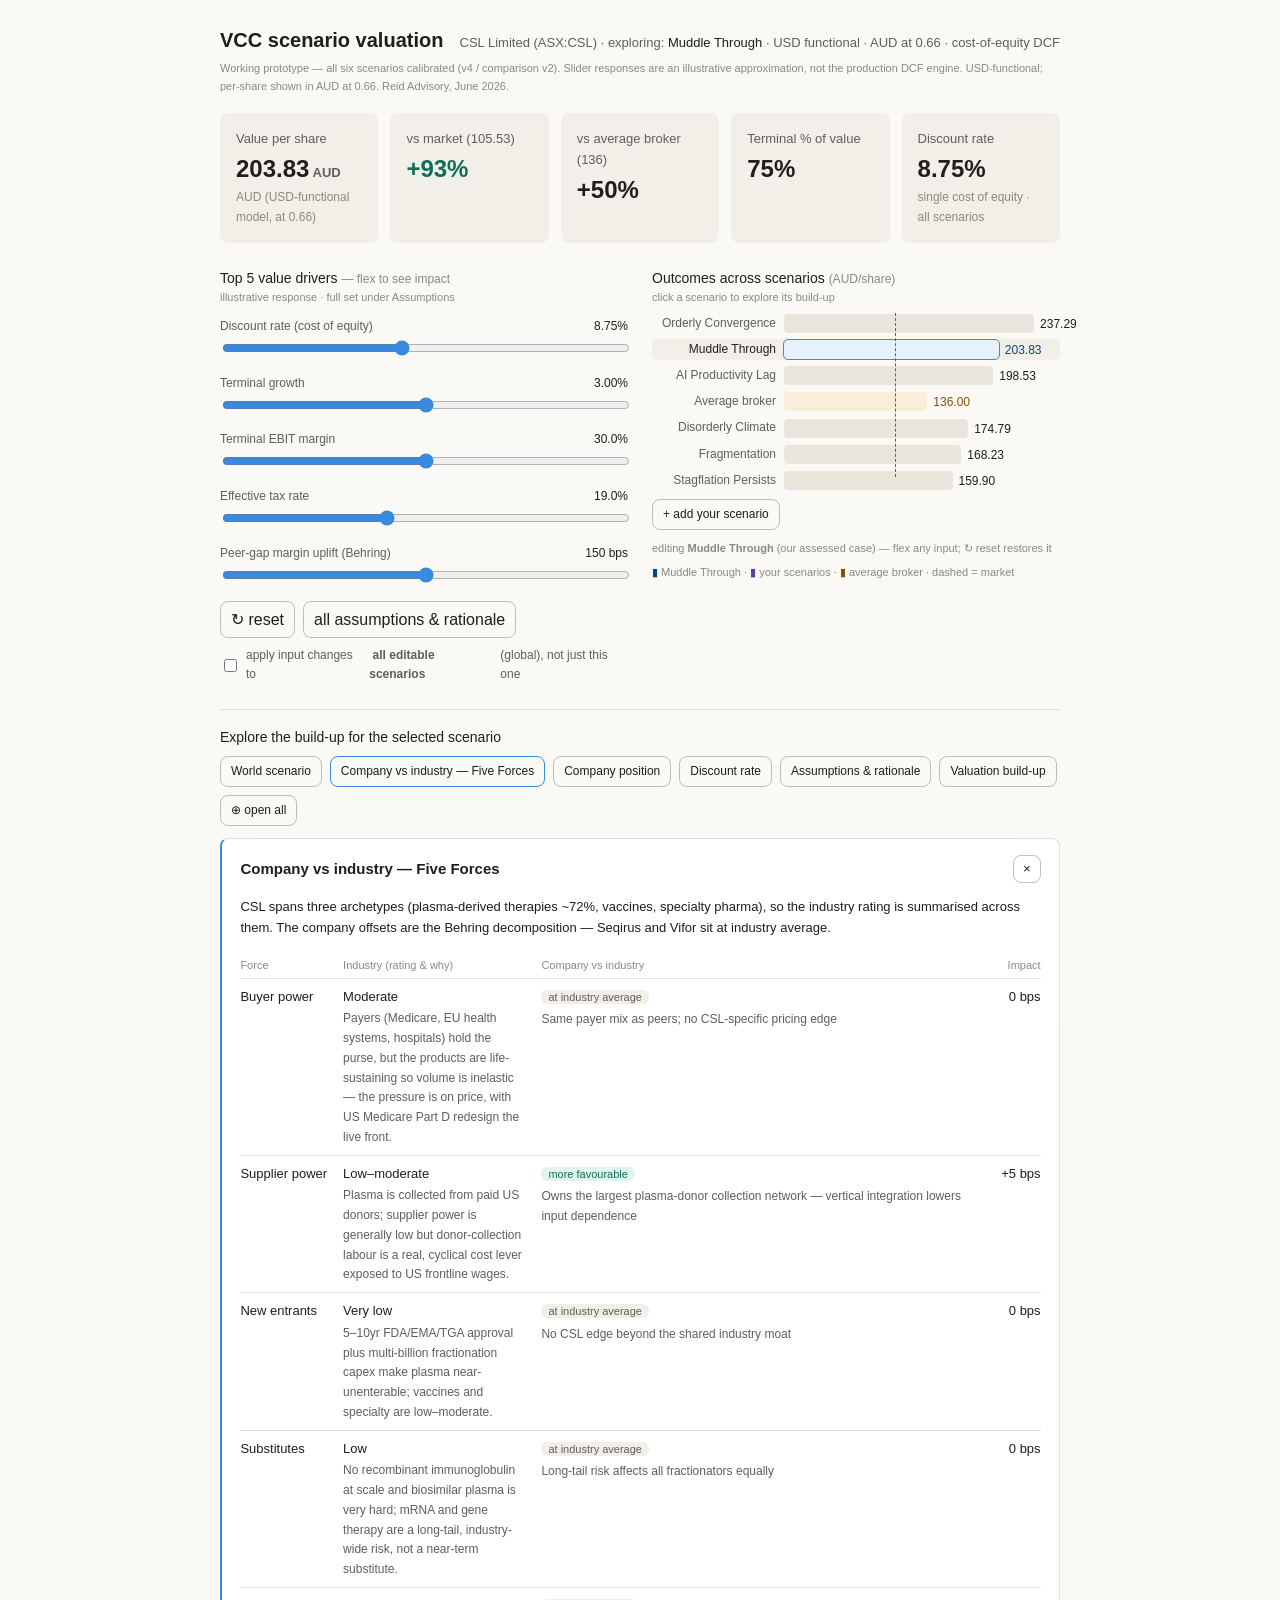
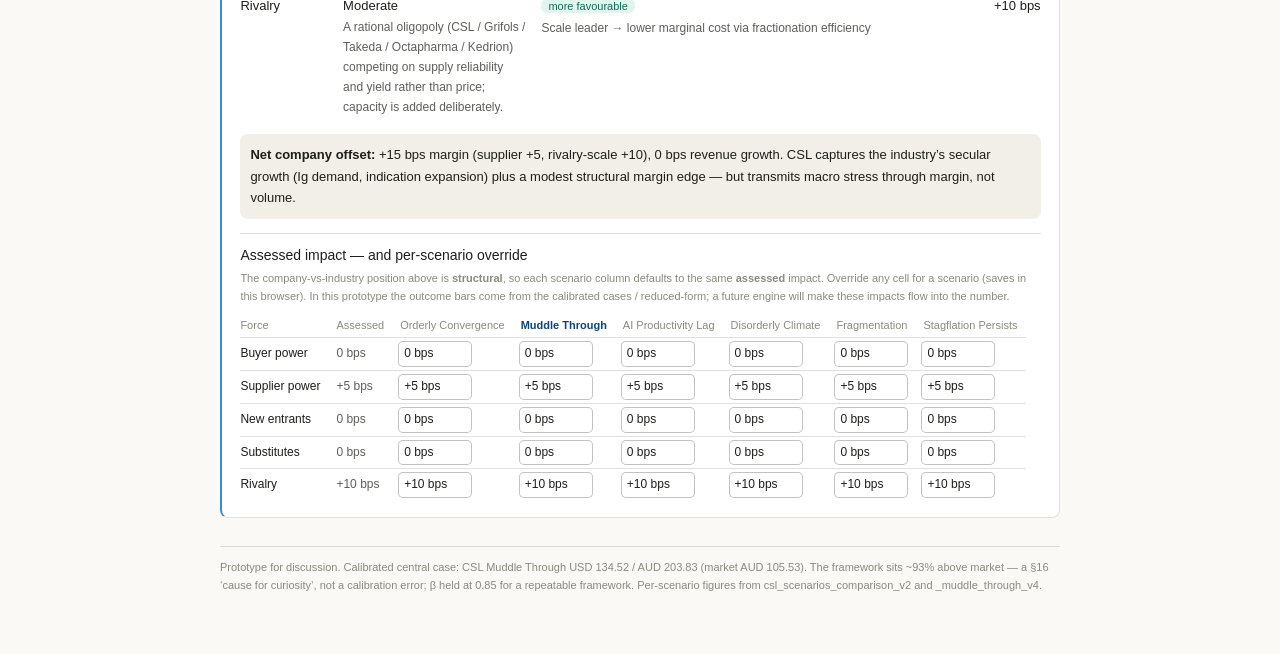
==== commit ed7e756b: "UI: present the single WACC in the scenario interface (Workstream B slice) Encode the single-WACC ru" ====
--- a/ui_prototypes/csl_scenario_interface.html
+++ b/ui_prototypes/csl_scenario_interface.html
@@ -39,6 +39,7 @@
   <div class="metric"><div style="font-size:13px; color:var(--text2);" id="mklab"></div><div style="font-size:24px; font-weight:600;" id="vmkt"></div></div>
   <div class="metric"><div style="font-size:13px; color:var(--text2);" id="brlab"></div><div style="font-size:24px; font-weight:600;" id="vbr"></div></div>
   <div class="metric"><div style="font-size:13px; color:var(--text2);" id="m4lab"></div><div style="font-size:24px; font-weight:600;" id="m4val"></div></div>
+  <div class="metric"><div style="font-size:13px; color:var(--text2);">Discount rate</div><div style="font-size:24px; font-weight:600;"><span id="wacchip"></span></div><div style="font-size:12px; color:var(--text3);" id="waccsub"></div></div>
 </div>
 <div style="display:grid; grid-template-columns:repeat(auto-fit,minmax(280px,1fr)); gap:1.5rem; margin-bottom:1.5rem;">
   <div><div class="hd">Top 5 value drivers <span style="font-weight:400; color:var(--text3); font-size:12px;">— flex to see impact</span></div>
@@ -415,7 +416,7 @@
     d.push([T('After-tax cost of debt (%)'),Ff(q(AS)+'!$B$26')]); //B10
     d.push([T('WACC (%)',S_BOLD),Ff('B7*B9+B10*(1-B9)',S_VAL)]);  //B11
     d.push([]);
-    d.push([T('Scenarios discount at their assessed rate (default '+ (cp.re0*100).toFixed(2) +'%). This β-driven WACC is the alternative — set a scenario’s discount rate to it to apply.')]);
+    d.push([T('All scenarios discount at the single WACC ('+ (cp.re0*100).toFixed(2) +'%) — one rate per company per valuation date; scenarios differ in cash flows, not the discount rate. The β build above sets that single rate; a per-scenario override is available as a deliberate what-if.')]);
     sheets.push({name:DR,rows:d});
 
     // ---------- DCF per scenario ----------
@@ -515,6 +516,7 @@
 (function(){
   var LS='vcc_ws_'+CFG.companyShort;
   var applyGlobal=false;
+  var singleWacc=CFG.cp.re0*100;
   function defaultVals(){ var o={}; CFG.sliders.forEach(function(s){ o[s.k]=s.def; }); return o; }
   function sliderByKey(k){ for(var i=0;i<CFG.sliders.length;i++){ if(CFG.sliders[i].k===k) return CFG.sliders[i]; } return null; }
   function activeScen(){ return CFG.scenarios[CFG.activeIdx]; }
@@ -546,9 +548,11 @@
     var em=document.getElementById('vmkt'); em.textContent=(vm>=0?'+':'')+vm.toFixed(0)+'%'; em.style.color=vm>=0?'var(--success-tx)':'var(--danger-tx)';
     document.getElementById('vbr').textContent=(vb>=0?'+':'')+vb.toFixed(0)+'%'; }
   function render(){ var a=activeScen(); if(a.kind!=='broker') a.v=scVal(a); updateCards(a.v); drawBars(); }
+  function updateWacc(){ var el=document.getElementById('wacchip'); if(el) el.textContent=singleWacc.toFixed(2)+'%'; var sub=document.getElementById('waccsub'); if(sub) sub.textContent='single '+((CFG.beta&&CFG.beta.toDiscount&&CFG.beta.toDiscount.label)||'WACC')+' · all scenarios'; }
 
   // ---- one input change on the active scenario; global => every editable scenario ----
   function setInput(k,v){ var a=activeScen(); if(a.kind==='broker') return;
+    if(k==='re' && applyGlobal){ singleWacc=v; }
     if(applyGlobal){ editableScens().forEach(function(sc){ sc.vals[k]=v; sc.v=scVal(sc); }); }
     else { a.vals[k]=v; a.v=scVal(a); }
     saveLS(); syncSliders(); updateCards(activeScen().v); drawBars(); }
@@ -559,15 +563,17 @@
     CFG.scenarios.forEach(function(s,i){ var w=Math.max(0,Math.min(100,s.v/CFG.scale*100)), sel=(i===CFG.activeIdx);
       var od=(s.kind!=='broker'&&isOverridden(s))?'<span title="adjusted from the assessed case" style="color:var(--user-tx);"> ✎</span>':'';
       var del=(s.kind==='user')?'<span class="delu" data-uid="'+s.uid+'" title="delete scenario" style="cursor:pointer; color:var(--text3); padding:0 3px;">×</span>':'';
+      var wr=(s.kind!=='broker'&&s.vals&&Math.abs((s.vals.re!=null?s.vals.re:singleWacc)-singleWacc)>1e-9)?'<span title="per-scenario discount-rate override — differs from the single WACC" style="color:var(--warning-tx); font-weight:500; font-size:11px;"> · r '+s.vals.re.toFixed(2)+'%</span>':'';
       h+='<div class="scbar" data-i="'+i+'" style="display:flex; align-items:center; gap:8px; margin-bottom:5px; cursor:pointer; border-radius:5px; padding:1px 2px; '+(sel?'background:var(--secondary);':'')+'">'
        +'<div style="width:122px; font-size:12px; color:'+(sel?'var(--text)':'var(--text2)')+'; font-weight:'+(sel?'500':'400')+'; text-align:right; flex:none; white-space:nowrap; overflow:hidden; text-overflow:ellipsis;">'+del+s.n+od+'</div>'
        +'<div style="flex:1; position:relative; height:19px;"><div style="height:19px; width:'+w+'%; background:'+barColor(s.kind)+'; border-radius:4px; '+(sel?'outline:1.5px solid var(--bdinfo);':'')+'"></div>'
-       +'<div style="position:absolute; top:1px; left:calc('+w+'% + 6px); font-size:12px; font-weight:500; color:'+txtColor(s.kind)+'; white-space:nowrap;">'+s.v.toFixed(CFG.dp)+'</div></div></div>';
+       +'<div style="position:absolute; top:1px; left:calc('+w+'% + 6px); font-size:12px; font-weight:500; color:'+txtColor(s.kind)+'; white-space:nowrap;">'+s.v.toFixed(CFG.dp)+wr+'</div></div></div>';
     });
     h+='<div style="position:absolute; left:130px; right:0; top:0; bottom:14px; pointer-events:none;"><div style="position:absolute; left:'+mkt+'%; top:0; bottom:0; border-left:1.5px dashed var(--text2);"></div></div></div>';
     var bx=document.getElementById('bars'); bx.innerHTML=h;
     Array.prototype.forEach.call(bx.querySelectorAll('.scbar'),function(el){ el.addEventListener('click',function(){ selectBar(parseInt(el.getAttribute('data-i'))); }); });
     Array.prototype.forEach.call(bx.querySelectorAll('.delu'),function(el){ el.addEventListener('click',function(ev){ ev.stopPropagation(); delScenario(el.getAttribute('data-uid')); }); });
+    updateWacc();
   }
 
   function selectScenario(i){ CFG.activeIdx=i; var sc=CFG.scenarios[i];
@@ -651,7 +657,7 @@
   function wireEditable(k,d){
     if(k==='assum'){ Array.prototype.forEach.call(d.querySelectorAll('.assumInp'),function(inp){ inp.addEventListener('change',function(){ var key=inp.getAttribute('data-k'); var s=sliderByKey(key); var v=parseFloat(inp.value); if(isNaN(v)){ inp.value=st[key]; return; } v=Math.max(s.min,Math.min(s.max,v)); inp.value=v; setInput(key,v); }); }); }
     if(k==='forces'){ var es=editableScens(); Array.prototype.forEach.call(d.querySelectorAll('.fm'),function(inp){ inp.addEventListener('change',function(){ var sc=es[+inp.getAttribute('data-si')]; if(!sc) return; sc.forces=sc.forces||{}; sc.forces[+inp.getAttribute('data-i')]=inp.value; sc.v=scVal(sc); saveLS(); drawBars(); }); }); }
-    if(k==='discount'){ var ob=d.querySelector('#openbw'); if(ob) ob.addEventListener('click',function(){ bwInit(); bwRender(d.querySelector('#bwrap')); ob.style.display='none'; }); }
+    if(k==='discount'){ bwInit(); var _bwr=d.querySelector('#bwrap'); if(_bwr) bwRender(_bwr); var ob=d.querySelector('#openbw'); if(ob) ob.style.display='none'; }
     if(k==='multiples'){ var mw=d.querySelector('#mwrap'); if(mw){ muInit(); mwRender(mw); } }
     if(k==='dcf'){ Array.prototype.forEach.call(d.querySelectorAll('.dcf_view'),function(b){ b.addEventListener('click',function(){ dcfView=b.getAttribute('data-v'); openDetail('dcf', true); }); }); }
   }
@@ -667,7 +673,7 @@
     bs={ idx:BW.indexDefault, win:BW.windowDefault, rf:BW.rf, erp:BW.erp, alpha:BW.alpha,
          relever:false, targetDE:(BW.subject.de||0), showCand:false, showWider:false, comps:BW.comparables.slice(), plot:null };
     bs.comps.forEach(function(c){ if(c._sel===undefined) c._sel=c.selected; });
-    var f=bs.comps.filter(function(c){return c._sel;})[0]; bs.plot=f?f.name:(bs.comps[0]&&bs.comps[0].name);
+    // beta plots start collapsed; each opens inline under its comparable on click
   }
   function betaOf(c){ var d=c._added?c._data:c.data; return d[bs.idx][bs.win].beta; }
   function pointsOf(c){ var d=c._added?c._data:c.data; return d[bs.idx][bs.win].points; }
@@ -706,18 +712,35 @@
     pts.forEach(function(p){ s+='<circle cx="'+X(p[0])+'" cy="'+Y(p[1])+'" r="2.4" fill="var(--user-tx)" opacity="0.75"/>'; });
     s+='<text x="'+(W-pad)+'" y="18" text-anchor="end" font-size="12" fill="var(--text2)">slope β = '+b.toFixed(2)+'</text>';
     s+='<text x="'+(W-pad)+'" y="'+(H-6)+'" text-anchor="end" font-size="9" fill="var(--text3)">index return →</text></svg>'; return s; }
+  function bwPlotBlock(pc){ var stt=betaStats(pointsOf(pc)), sig=Math.abs(stt.t1)>2, verdict=sig?('<b style="color:'+(stt.b>1?'var(--danger-tx)':'var(--info-tx)')+';">significantly '+(stt.b>1?'above':'below')+' 1</b>'):'<b>not distinguishable from 1</b>';
+    return '<div class="sub" style="margin:2px 0 4px;">Regression of '+pc.name+' returns vs '+bs.idx+' ('+bs.win+') — slope = β</div>'+scatterSVG(pc)+'<div class="sub" style="margin-top:5px; line-height:1.55;">n='+stt.n+' · R² '+stt.r2.toFixed(2)+' · SE(β) '+stt.se.toFixed(2)+' · t(β vs 0) '+stt.t0.toFixed(1)+' · <b>t(β vs 1) '+stt.t1.toFixed(1)+'</b> → β is '+verdict+' at ~95%.</div>'; }
   function bwRender(cont){ if(!cont) return;
     var agg=aggBeta(), re=reOf(agg.beta), disc=impliedDiscount(re), t=BW.toDiscount, h='';
+    h+='<div style="background:var(--info-bg); color:var(--info-tx); border-radius:8px; padding:8px 10px; font-size:12px; margin-bottom:10px;"><b>Single '+(t.label||'WACC')+' · '+singleWacc.toFixed(2)+'%</b> — one rate per company per valuation date (methodology §3.5; cross-cutting convention 1). Scenarios differ in cash flows, not in the discount rate. Applying below updates the single rate for <b>all</b> scenarios; tick “this scenario only” to record a deliberate per-scenario override.</div>';
     h+='<div style="background:var(--warning-bg); color:var(--warning-tx); border-radius:8px; padding:8px 10px; font-size:12px; margin-bottom:10px;"><b>Mock data.</b> Betas and scatter points are synthetic placeholders shaped like the eventual EODHD feed (peer price series + indices + gearing/tax). To be sourced from Ben&rsquo;s pipeline.</div>';
+    h+='<div style="display:flex; flex-wrap:wrap; gap:18px; align-items:flex-start; margin-bottom:8px;"><div style="flex:1 1 300px; min-width:250px;">';
+    h+='<div style="font-weight:600; font-size:14px; margin:2px 0 4px;">Build the discount rate</div><div class="sub" style="margin-bottom:10px;">Set the components (or select peers for β); the rate updates live. Choose how to apply it on the right.</div>';
     h+='<div style="display:flex; flex-wrap:wrap; gap:12px 18px; align-items:flex-end; margin-bottom:12px;">'+numField('bw_rf','Risk-free %',bs.rf,0.05)+numField('bw_erp','ERP %',bs.erp,0.05)+numField('bw_alpha','Alpha %',bs.alpha,0.1);
     h+='<div><div class="sub">Index</div><select id="bw_idx" style="font:inherit; padding:3px 6px; border:0.5px solid var(--bd2); border-radius:6px; background:var(--primary); color:var(--text);">'+BW.indices.map(function(ix){return '<option'+(ix===bs.idx?' selected':'')+'>'+ix+'</option>';}).join('')+'</select></div>';
     h+='<div><div class="sub">Estimation window</div>'+BW.windows.map(function(w){return '<button class="bw_win" data-w="'+w+'" style="font-size:12px; margin-right:4px; '+(w===bs.win?'border-color:var(--bdinfo); color:var(--info-tx);':'')+'">'+w+'</button>';}).join('')+'</div></div>';
-    if(!BW.bank){ h+='<label style="display:flex; align-items:center; gap:6px; font-size:12px; color:var(--text2); margin-bottom:10px; flex-wrap:wrap;"><input type="checkbox" id="bw_relev" '+(bs.relever?'checked':'')+'> unlever peers → relever at subject gearing D/E <input type="number" id="bw_de" value="'+bs.targetDE+'" step="0.05" min="0" '+(bs.relever?'':'disabled')+' style="width:64px; font:inherit; padding:2px 6px; border:0.5px solid var(--bd2); border-radius:6px; background:var(--primary); color:var(--text);"></label>'; }
+    if(!BW.bank){ h+='<label style="display:flex; align-items:center; gap:6px; font-size:12px; color:var(--text2); margin-bottom:4px; flex-wrap:wrap;"><input type="checkbox" id="bw_relev" '+(bs.relever?'checked':'')+'> use asset betas: unlever peers, re-lever at DNL gearing D/E <input type="number" id="bw_de" value="'+bs.targetDE+'" step="0.05" min="0" '+(bs.relever?'':'disabled')+' style="width:60px; font:inherit; padding:2px 6px; border:0.5px solid var(--bd2); border-radius:6px; background:var(--primary); color:var(--text);"></label><div class="sub" style="margin-bottom:10px; font-size:11.5px;">off = median of peers’ levered β · on = Hamada re-lever (the proper triangulation) at DNL’s gearing, and reveals the D/E box</div>'; }
     else { h+='<div class="sub" style="margin-bottom:10px;">Relevering is not applied to banks — beta is used directly (deposits/wholesale funding are operating inputs, not financing).</div>'; }
+    h+='</div>';
+    h+='<div style="flex:1 1 250px; min-width:240px;">';
+    h+='<div style="background:var(--secondary); border-radius:8px; padding:11px 13px;">';
+    h+='<div style="font-weight:600; font-size:13px; margin-bottom:6px;">The rate you built</div>';
+    h+='<div style="font-size:13px;">Selected peers ('+selectedComps().length+'): median levered β <b>'+agg.medL.toFixed(2)+'</b>'+(BW.bank?'':' · median unlevered <b>'+agg.medU.toFixed(2)+'</b>')+'</div>';
+    h+='<div style="font-size:13px; margin-top:4px;">→ subject β <b>'+agg.beta.toFixed(2)+'</b>'+(bs.relever?(' (relevered at D/E '+bs.targetDE+')'):'')+' · documented judgment '+BW.subject.selectedBeta.toFixed(2)+'</div>';
+    h+='<div style="font-size:13px; margin-top:4px;">→ R<sub>e</sub> = '+bs.rf.toFixed(2)+'% + β×'+bs.erp.toFixed(2)+'%'+(bs.alpha?(' + α '+bs.alpha.toFixed(2)+'%'):'')+' = <b>'+re.toFixed(2)+'%</b>'+(t.mode==='wacc'?(' → implied '+t.label+' <b>'+disc.toFixed(2)+'%</b>'):'')+'</div>';
+    h+='<div style="margin-top:10px; border-top:0.5px solid var(--bd2); padding-top:9px;"><div style="font-weight:600; font-size:13px; margin-bottom:6px;">Apply this rate ('+disc.toFixed(2)+'%)</div>';
+    h+='<label style="display:flex; gap:7px; align-items:flex-start; font-size:12.5px; margin-bottom:5px; cursor:pointer;"><input type="radio" name="bw_scope" value="all" checked style="margin-top:2px;"><span><b>To all scenarios</b> — sets the single '+(t.label||'WACC')+' (the disciplined default).</span></label>';
+    h+='<label style="display:flex; gap:7px; align-items:flex-start; font-size:12.5px; margin-bottom:9px; cursor:pointer;"><input type="radio" name="bw_scope" value="one" style="margin-top:2px;"><span><b>To this scenario only</b> — a deliberate per-scenario override, flagged on its bar.</span></label>';
+    h+='<button id="bw_apply" style="font-size:13px; padding:5px 14px;">apply →</button></div></div>';
+    h+='</div></div>';
     h+='<table style="width:100%; font-size:13px;"><tr><td class="sub"></td><td class="sub" style="padding:2px 8px 2px 0;">Comparable</td><td class="sub" style="padding:2px 8px; text-align:right;">Levered β</td><td class="sub" style="padding:2px 8px; text-align:right;">Unlevered β</td><td class="sub"></td></tr>';
     h+='<tr style="border-top:0.5px solid var(--bd);"><td></td><td style="padding:6px 8px 6px 0;"><b>'+BW.subject.name+'</b> <span class="sub">'+BW.subject.ticker+' · subject</span><div class="sub" style="color:var(--danger-tx);">'+BW.subject.measuredNote+'</div></td><td style="padding:6px 8px; text-align:right; font-weight:600;">'+BW.subject.selectedBeta.toFixed(2)+'</td><td style="padding:6px 8px; text-align:right; color:var(--text3);">'+(BW.bank?'—':unlev(BW.subject.selectedBeta,BW.subject.tax,BW.subject.de).toFixed(2))+'</td><td></td></tr>';
     bs.comps.forEach(function(c,ci){ var bl=betaOf(c), bu=unlev(bl,c.tax,c.gearingDE);
-      h+='<tr style="border-top:0.5px solid var(--bd);"><td style="padding:6px 4px 6px 0; vertical-align:top;"><input type="checkbox" class="bw_sel" data-ci="'+ci+'" '+(c._sel?'checked':'')+'></td><td style="padding:6px 8px 6px 0;">'+c.name+' <span class="sub">'+c.ticker+'</span>'+(c._added?' <span class="sub" style="color:var(--user-tx);">added</span>':'')+'<details class="thy" style="margin-top:4px;"><summary>why comparable</summary><div class="thybody">'+c.why+'</div></details></td><td style="padding:6px 8px; text-align:right; '+(c._sel?'font-weight:600;':'color:var(--text3);')+'">'+bl.toFixed(2)+'</td><td style="padding:6px 8px; text-align:right; color:var(--text2);">'+(BW.bank?'—':bu.toFixed(2))+'</td><td style="padding:6px 0; text-align:right; vertical-align:top;"><button class="bw_plot" data-name="'+c.name+'" style="font-size:11px; padding:2px 7px; '+(bs.plot===c.name?'border-color:var(--bdinfo);':'')+'">plot</button></td></tr>'; });
+      h+='<tr style="border-top:0.5px solid var(--bd);"><td style="padding:6px 4px 6px 0; vertical-align:top;"><input type="checkbox" class="bw_sel" data-ci="'+ci+'" '+(c._sel?'checked':'')+'></td><td style="padding:6px 8px 6px 0;">'+c.name+' <span class="sub">'+c.ticker+'</span>'+(c._added?' <span class="sub" style="color:var(--user-tx);">added</span>':'')+'<details class="thy" style="margin-top:4px;"><summary>why comparable</summary><div class="thybody">'+c.why+'</div></details></td><td style="padding:6px 8px; text-align:right; '+(c._sel?'font-weight:600;':'color:var(--text3);')+'">'+bl.toFixed(2)+'</td><td style="padding:6px 8px; text-align:right; color:var(--text2);">'+(BW.bank?'—':bu.toFixed(2))+'</td><td style="padding:6px 0; text-align:right; vertical-align:top;"><button class="bw_plot" data-name="'+c.name+'" style="font-size:11px; padding:2px 7px; '+(bs.plot===c.name?'border-color:var(--bdinfo); color:var(--info-tx);':'')+'">'+(bs.plot===c.name?'hide':'plot')+'</button></td></tr>'; if(bs.plot===c.name){ h+='<tr><td colspan="5" style="padding:0 8px 12px;">'+bwPlotBlock(c)+'</td></tr>'; } });
     h+='</table>';
     if(BW.subject.det){ var _dc=[BW.subject].concat(bs.comps.filter(function(c){return c._sel;}));
       h+='<details class="thy" style="margin-top:12px;" open><summary>Beta determinants — why these asset betas</summary><div class="thybody">';
@@ -749,14 +772,6 @@
       h+='<div style="margin-top:8px;"><button id="bw_wider" style="font-size:12px;">'+(bs.showWider?'− hide wider search':'⌕ search wider')+'</button>';
       if(bs.showWider && BW.candidates2){ h+='<div style="margin-top:6px;"><div class="sub" style="margin-bottom:6px;">Broader search — adjacent names with a weaker but arguable rationale:</div>'; BW.candidates2.forEach(function(cd,i){ h+=candRow(cd,'bw_add2',i); }); h+='</div>'; }
       h+='</div></div>'; } h+='</div>';
-    var pc=bs.comps.filter(function(c){return c.name===bs.plot;})[0];
-    if(pc){ var stt=betaStats(pointsOf(pc)), sig=Math.abs(stt.t1)>2, verdict=sig?('<b style="color:'+(stt.b>1?'var(--danger-tx)':'var(--info-tx)')+';">significantly '+(stt.b>1?'above':'below')+' 1</b>'):'<b>not distinguishable from 1</b>';
-      h+='<div style="margin-top:12px;"><div class="hd" style="margin-bottom:4px;">Beta regression — '+pc.name+' vs '+bs.idx+' <span class="sub">('+bs.win+')</span></div>'+scatterSVG(pc)+'<div class="sub" style="margin-top:5px; line-height:1.55;">n='+stt.n+' &middot; R\u00b2 '+stt.r2.toFixed(2)+' &middot; SE(\u03b2) '+stt.se.toFixed(2)+' &middot; t(\u03b2 vs 0) '+stt.t0.toFixed(1)+' &middot; <b>t(\u03b2 vs 1) '+stt.t1.toFixed(1)+'</b> &rarr; \u03b2 is '+verdict+' at ~95%.</div></div>'; }
-    h+='<div style="margin-top:12px; background:var(--secondary); border-radius:8px; padding:11px 13px;">';
-    h+='<div style="font-size:13px;">Selected peers ('+selectedComps().length+'): median levered β <b>'+agg.medL.toFixed(2)+'</b>'+(BW.bank?'':' · median unlevered <b>'+agg.medU.toFixed(2)+'</b>')+'</div>';
-    h+='<div style="font-size:13px; margin-top:4px;">→ subject β <b>'+agg.beta.toFixed(2)+'</b>'+(bs.relever?(' (relevered at D/E '+bs.targetDE+')'):'')+' · documented judgment '+BW.subject.selectedBeta.toFixed(2)+'</div>';
-    h+='<div style="font-size:13px; margin-top:4px;">→ R<sub>e</sub> = '+bs.rf.toFixed(2)+'% + β×'+bs.erp.toFixed(2)+'%'+(bs.alpha?(' + α '+bs.alpha.toFixed(2)+'%'):'')+' = <b>'+re.toFixed(2)+'%</b>'+(t.mode==='wacc'?(' → implied '+t.label+' <b>'+disc.toFixed(2)+'%</b>'):'')+'</div>';
-    h+='<button id="bw_apply" style="margin-top:8px; font-size:12px;">apply to the discount-rate slider ('+disc.toFixed(2)+'%)</button></div>';
     cont.innerHTML=h; bwWire(cont);
   }
   function bwWire(cont){
@@ -769,19 +784,21 @@
     on('bw_relev','change',function(){ bs.relever=this.checked; bwRender(cont); });
     on('bw_de','change',function(){ bs.targetDE=parseFloat(this.value)||0; bwRender(cont); });
     Array.prototype.forEach.call(cont.querySelectorAll('.bw_sel'),function(cb){ cb.addEventListener('change',function(){ bs.comps[+cb.getAttribute('data-ci')]._sel=cb.checked; bwRender(cont); }); });
-    Array.prototype.forEach.call(cont.querySelectorAll('.bw_plot'),function(b){ b.addEventListener('click',function(){ bs.plot=b.getAttribute('data-name'); bwRender(cont); }); });
+    Array.prototype.forEach.call(cont.querySelectorAll('.bw_plot'),function(b){ b.addEventListener('click',function(){ var nm=b.getAttribute('data-name'); bs.plot=(bs.plot===nm)?null:nm; bwRender(cont); }); });
     on('bw_find','click',function(){ bs.showCand=!bs.showCand; bwRender(cont); });
     on('bw_wider','click',function(){ bs.showWider=!bs.showWider; bwRender(cont); });
     on('bw_cadd','click',function(){ var cn=cont.querySelector('#bw_cn'), ct=cont.querySelector('#bw_ct'), cb=cont.querySelector('#bw_cb'); var nm=cn?cn.value:'', bv=cb?parseFloat(cb.value):NaN; if(!nm||isNaN(bv)){ alert('Enter a name and an estimated beta.'); return; } addCandObj({name:nm, ticker:(ct&&ct.value)||'—', why:'Added by you as a comparable.', betaHint:bv, tax:0.30, gearingDE:0, addable:true}); bwRender(cont); });
     Array.prototype.forEach.call(cont.querySelectorAll('.bw_add'),function(b){ b.addEventListener('click',function(){ addCandObj(BW.candidates[+b.getAttribute('data-i')]); bwRender(cont); }); });
     Array.prototype.forEach.call(cont.querySelectorAll('.bw_add2'),function(b){ b.addEventListener('click',function(){ addCandObj(BW.candidates2[+b.getAttribute('data-i')]); bwRender(cont); }); });
-    on('bw_apply','click',function(){ var a=activeScen(); if(a.kind==='broker'){ alert('Select an editable scenario first.'); return; } var s=sliderByKey('re'); var v=impliedDiscount(reOf(aggBeta().beta)); v=Math.max(s.min,Math.min(s.max,v)); setInput('re',v); syncSliders(); alert('Applied — discount rate set to '+v.toFixed(2)+'% for '+a.n+'.'); });
+    on('bw_apply','click',function(){ var scopeEl=cont.querySelector('input[name=bw_scope]:checked'); var thisOnly=scopeEl&&scopeEl.value==='one'; var s=sliderByKey('re'); var v=impliedDiscount(reOf(aggBeta().beta)); v=Math.max(s.min,Math.min(s.max,v));
+      if(thisOnly){ var a=activeScen(); if(a.kind==='broker'){ alert('Select an editable scenario first.'); return; } a.vals.re=v; a.v=scVal(a); saveLS(); syncSliders(); updateCards(a.v); drawBars(); alert('Per-scenario override — '+a.n+' discount rate set to '+v.toFixed(2)+'% (the single WACC stays '+singleWacc.toFixed(2)+'%).'); }
+      else { singleWacc=v; editableScens().forEach(function(sc){ sc.vals.re=v; sc.v=scVal(sc); }); saveLS(); syncSliders(); updateCards(activeScen().v); drawBars(); alert('Single WACC set to '+v.toFixed(2)+'% for all scenarios.'); } });
   }
 
   // ---- Multiples view: implied-by-DCF + cross-check (MU=CFG.multiples; DNL only) ----
   var MU=CFG.multiples; var ms=null; var dcfView='narr';
   function ensurePeerSel(){ if(BW&&BW.comparables){ BW.comparables.forEach(function(c){ if(c._sel===undefined) c._sel=c.selected; }); } }
-  function _earn(c,field){ var f=c.mfin; if(!f) return null; var e=f[field]; if(e==null) return null; return (typeof e==='object')?e[ms.basis]:e; }
+  function _earn(c,field){ var f=c.mfin; if(!f) return null; var e=f[field]; if(e==null) return null; var bdef=MU.bases[ms.basis], pk=(bdef&&bdef.peerKey)?bdef.peerKey:ms.basis; var v=(typeof e==='object')?e[pk]:e; if(v!=null&&bdef&&bdef.peerGrow) v=v*bdef.peerGrow; return v; }
   // Lease-neutral EV/EBITDAR basis: GATED on MU.leaseNeutral (lease-heavy archetypes only). DNL/WBC/CSL carry no leaseNeutral, so this stays dormant for them.
   // Schema: MU.leaseNeutral = { capMult, peer, peerNote, note, subject:{ rent, leaseLiabInND } }; each peer mfin also carries { rent, leaseLiab }.
   function muMetrics(){ var m=MU.metrics.slice(); if(MU.leaseNeutral){ m.push({k:'evebitdar',label:'EV / EBITDAR',kind:'evr',field:'ebitdar',peer:MU.leaseNeutral.peer,peerNote:MU.leaseNeutral.peerNote}); } return m; }
@@ -834,7 +851,7 @@
     h+='</div><div><div class="sub" style="margin-bottom:3px;">Multiple</div>';
     muMetrics().forEach(function(mm){ h+='<button class="mu_metric" data-m="'+mm.k+'" style="font-size:12px; margin-right:4px; '+(mm.k===ms.metric?'border-color:var(--bdinfo); color:var(--info-tx);':'')+'">'+mm.label+'</button>'; });
     h+='</div></div>';
-    h+='<div style="background:var(--secondary); border-radius:8px; padding:9px 11px; font-size:12.5px; margin-bottom:12px;"><b>'+b.label+'</b> ('+CFG.ccy+' m): EBITDA '+muN(b.ebitda)+(MU.leaseNeutral?' · EBITDAR '+muN(muEbitdar(b)):'')+' · EBIT '+muN(b.ebit)+' · net income '+muN(b.ni)+' · EPS '+CFG.ccy+' '+(b.ni/CFG.shares).toFixed(2)+'<div class="sub" style="margin-top:4px;">'+b.note+'</div></div>';
+    h+='<div style="background:var(--secondary); border-radius:8px; padding:9px 11px; font-size:12.5px; margin-bottom:12px;"><b>'+b.label+'</b>'+(b.consensus?' <span class="sub">(our build)</span>':'')+' ('+CFG.ccy+' m): EBITDA '+muN(b.ebitda)+(MU.leaseNeutral?' · EBITDAR '+muN(muEbitdar(b)):'')+' · EBIT '+muN(b.ebit)+' · net income '+muN(b.ni)+' · EPS '+CFG.ccy+' '+(b.ni/CFG.shares).toFixed(2)+(b.consensus?'<div style="margin-top:5px; padding-top:5px; border-top:0.5px solid var(--bd);"><b>Consensus</b> <span class="sub" style="color:var(--warning-tx);">(mock — pending EODHD / broker feed)</span> ('+CFG.ccy+' m): EBITDA '+muN(b.consensus.ebitda)+' · EBIT '+muN(b.consensus.ebit)+' · net income '+muN(b.consensus.ni)+' · EPS '+CFG.ccy+' '+(b.consensus.ni/CFG.shares).toFixed(2)+'</div>':'')+'<div class="sub" style="margin-top:4px;">'+b.note+'</div>'+(b.consensus?'<div class="sub" style="margin-top:3px;">The implied multiples below are computed on the <b>our-build</b> earnings, so they tie to the DCF; consensus is shown alongside for comparison.</div>':'')+'</div>';
     h+=mwCompsWorkbench();
     var mkt=muImplied(CFG.market,m,b);
     h+='<div class="hd" style="margin:4px 0 4px;">Implied '+m.label+' by scenario</div><div style="overflow-x:auto;"><table style="font-size:12.5px; border-collapse:collapse; width:100%; white-space:nowrap;">';
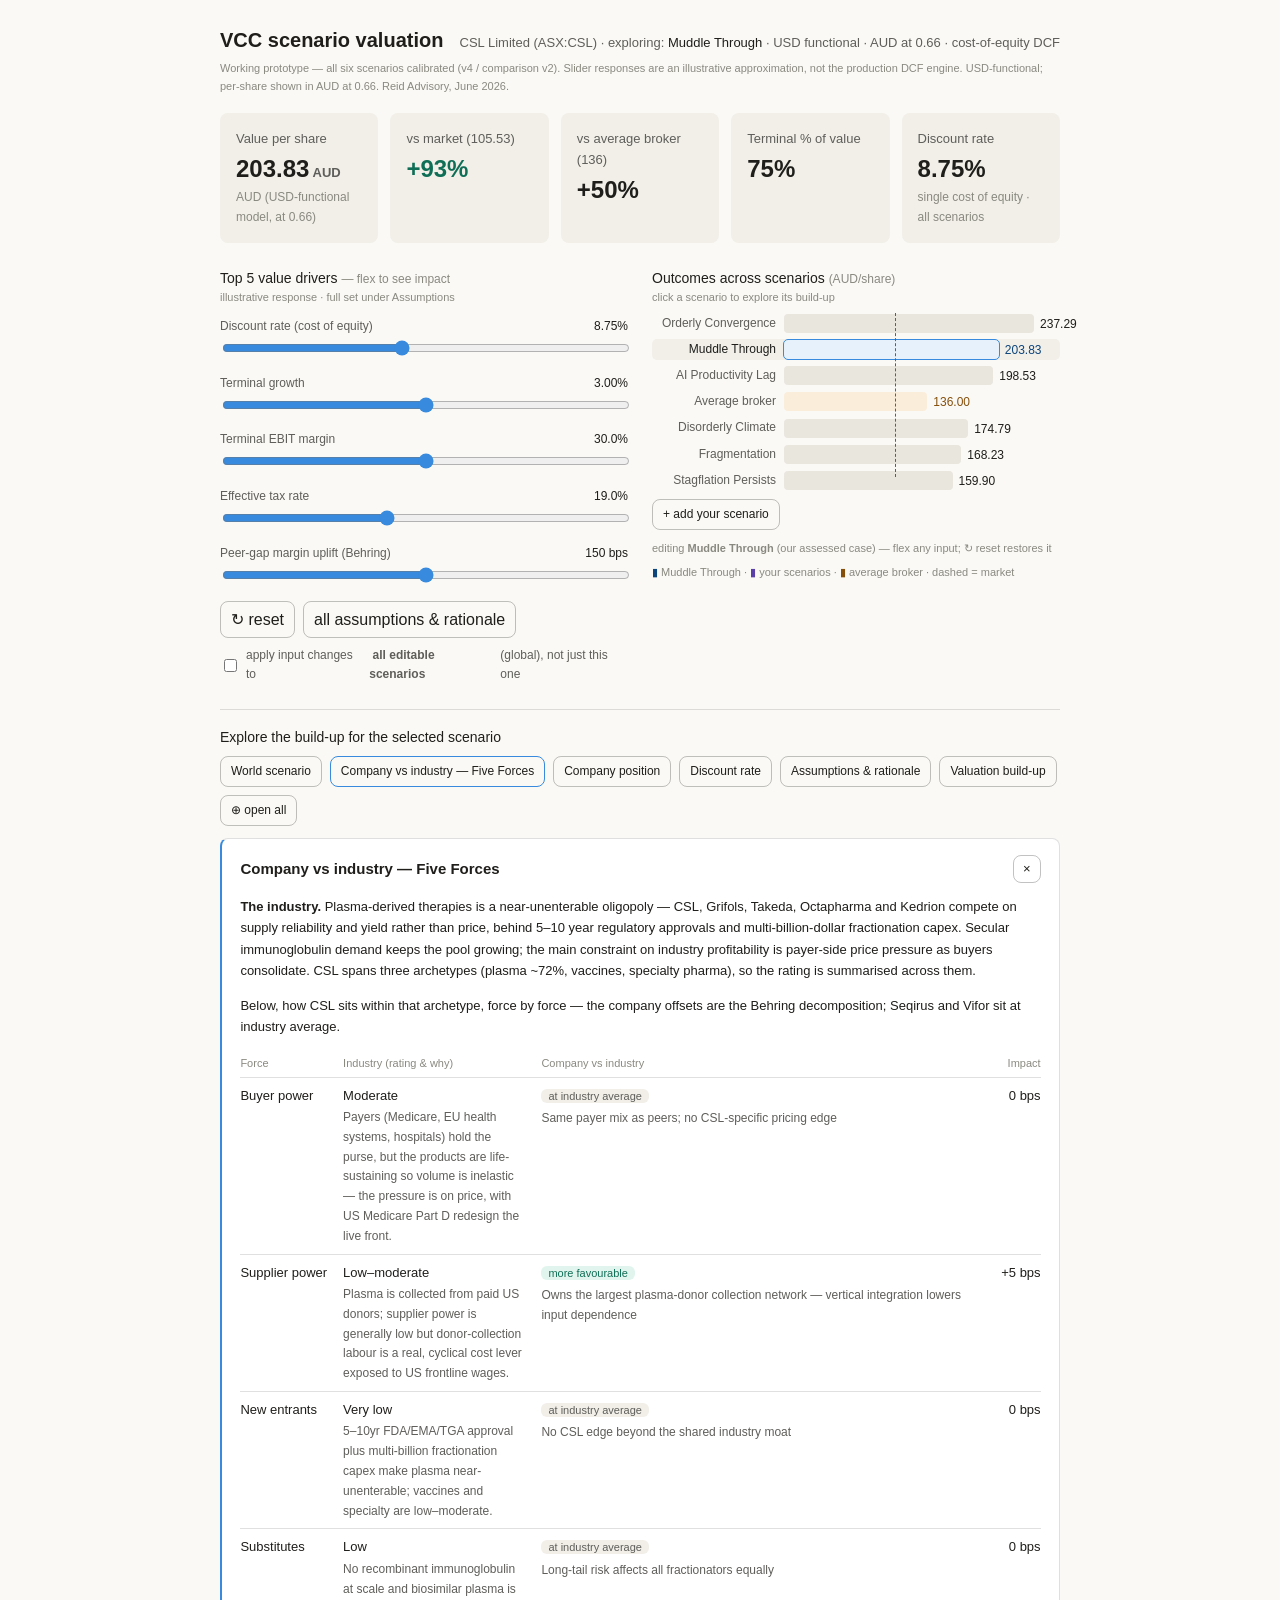
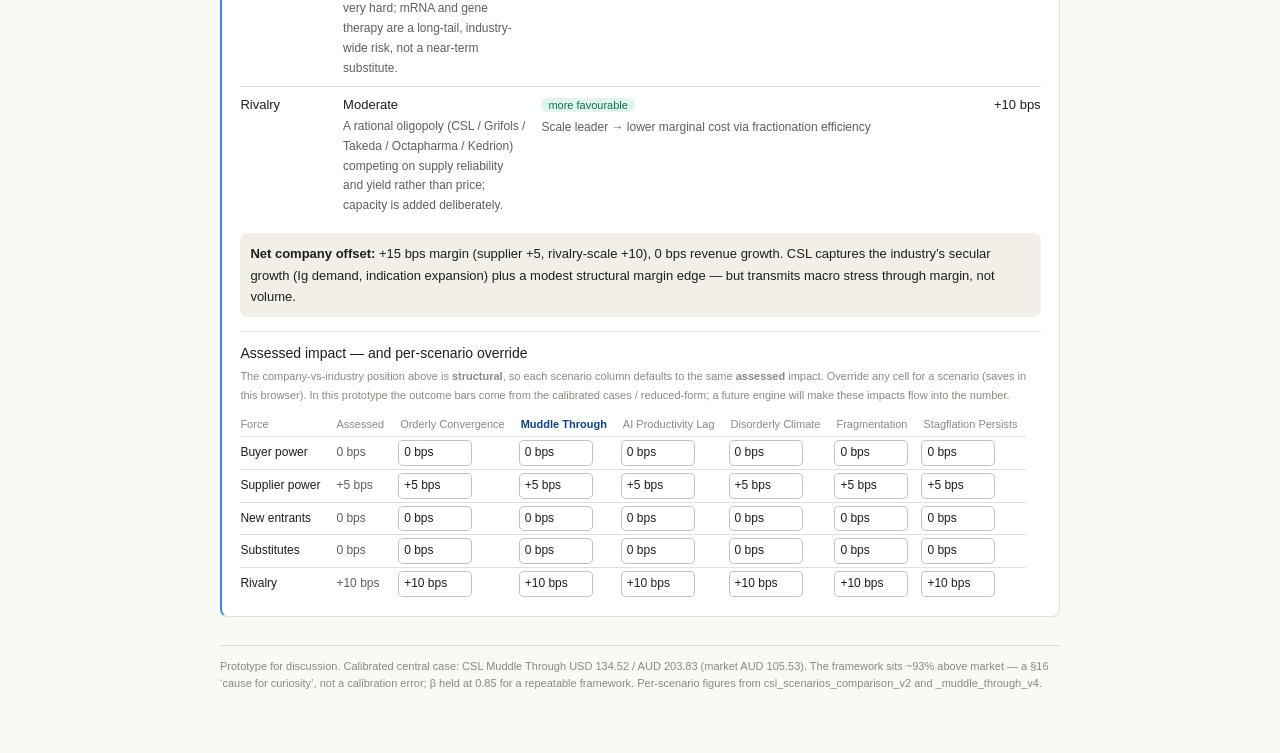
==== commit 0ed75462: "UI: enrich scenario/position/forces content (Workstream A+C) - C6: richer world-scenario description" ====
--- a/ui_prototypes/csl_scenario_interface.html
+++ b/ui_prototypes/csl_scenario_interface.html
@@ -61,7 +61,7 @@
 <div class="sub" id="footnote" style="margin-top:28px; border-top:0.5px solid var(--bd); padding-top:12px;"></div>
 </div>
 <script>
-var CFG={"company": "CSL Limited (ASX:CSL)", "companyShort": "CSL", "ccy": "AUD", "ccynote": "USD functional \u00b7 AUD at 0.66 \u00b7 cost-of-equity DCF", "dp": 2, "market": 105.53, "broker": 136.0, "scale": 260.0, "liveIdx": 1, "activeIdx": 1, "mklab": "vs market (105.53)", "brlab": "vs average broker (136)", "metric4": {"label": "Terminal % of value", "value": "75%"}, "pvsub": "AUD (USD-functional model, at 0.66)", "topnote": "Working prototype \u2014 all six scenarios calibrated (v4 / comparison v2). Slider responses are an illustrative approximation, not the production DCF engine. USD-functional; per-share shown in AUD at 0.66. Reid Advisory, June 2026.", "footnote": "Prototype for discussion. Calibrated central case: CSL Muddle Through USD 134.52 / AUD 203.83 (market AUD 105.53). The framework sits ~93% above market \u2014 a \u00a716 &lsquo;cause for curiosity&rsquo;, not a calibration error; \u03b2 held at 0.85 for a repeatable framework. Per-scenario figures from csl_scenarios_comparison_v2 and _muddle_through_v4.", "cp": {"base": 203.83, "re0": 0.0875, "g0": 0.03, "m0": 30.0, "tax0": 0.19, "wTerm": 0.752, "xKey": "uplift", "x0": 150, "xk": 0.0004}, "sliders": [{"k": "re", "label": "Discount rate (cost of equity)", "min": 7, "max": 11, "step": 0.25, "def": 8.75, "suf": "%", "dec": 2}, {"k": "g", "label": "Terminal growth", "min": 2, "max": 4, "step": 0.25, "def": 3.0, "suf": "%", "dec": 2}, {"k": "m", "label": "Terminal EBIT margin", "min": 26, "max": 34, "step": 0.5, "def": 30.0, "suf": "%", "dec": 1}, {"k": "tax", "label": "Effective tax rate", "min": 15, "max": 25, "step": 0.5, "def": 19.0, "suf": "%", "dec": 1}, {"k": "uplift", "label": "Peer-gap margin uplift (Behring)", "min": 0, "max": 300, "step": 25, "def": 150, "suf": " bps", "dec": 0}], "scenarios": [{"n": "Orderly Convergence", "v": 237.29, "kind": "up"}, {"n": "Muddle Through", "v": 203.83, "kind": "live"}, {"n": "AI Productivity Lag", "v": 198.53, "kind": "down"}, {"n": "Average broker", "v": 136.0, "kind": "broker"}, {"n": "Disorderly Climate", "v": 174.79, "kind": "down"}, {"n": "Fragmentation", "v": 168.23, "kind": "down"}, {"n": "Stagflation Persists", "v": 159.9, "kind": "down"}], "titles": {"world": "World scenario", "forces": "Company vs industry \u2014 Five Forces", "position": "Company position", "discount": "Discount rate", "assum": "Assumptions & rationale", "dcf": "Valuation build-up"}, "snap": {"world": "<b id=\"wsnaptitle\">Muddle Through</b> \u2014 plasma franchise resumes its 5\u20137% secular path after the near-term Behring trough; margin, not volume, is the channel. <span class=\"more\" data-k=\"world\">Learn more \u2192</span>", "forces": "<b>CSL vs the plasma / vaccines / specialty archetypes</b>, force by force, with each impact. <span class=\"more\" data-k=\"forces\">See the comparison \u2192</span>", "position": "<b>Three businesses</b> \u2014 Behring (plasma ~72%), Seqirus (vaccines), Vifor (specialty). <span class=\"more\" data-k=\"position\">Learn more \u2192</span>", "discount": "<b>Cost of equity 8.75%</b> = Rf 4.50% + \u03b2 0.85 \u00d7 ERP 5.0% (applied to FCFF). <span class=\"more\" data-k=\"discount\">See the build-up \u2192</span>", "assum": "<b>Assumptions</b> \u2014 each input tagged and rationalised. <span class=\"more\" data-k=\"assum\">See all \u2192</span>", "dcf": "<b>FCFF \u2192 per share</b> \u2014 terminal 30% margin, g 3%, terminal capex = D&amp;A. <span class=\"more\" data-k=\"dcf\">Open the build-up \u2192</span>"}, "narr": {"Muddle Through": "<p>Post-2022 friction persists without crushing demand. The plasma franchise resumes its secular 5\u20137% Ig path once the near-term Behring trough (Medicare Part D redesign + China access soft patch) annualises across FY26\u201327. Vertical integration and fractionation scale hold the margin edge; peer-gap closure delivers <b>+150 bps</b> to Behring by FY31 (full +250 reserved for the upside). Terminal margin 30%, g 3%.</p><p><b>Why ~93% above market?</b> Not because the cash-flow path is heroic \u2014 the near-term lines sit on top of consensus \u2014 but because the terminal capitalises a high-quality compounder at ~22\u00d7 forward earnings while the market trades CSL at ~11\u00d7. The entire gap is a disagreement about the <i>terminal</i>, not the next two years. Per \u00a716 this premium is a <b>cause for curiosity, not a calibration error</b>: the \u00a73.5.7 reverse-DCF shows no single lever reconciles to market (it would need \u03b2 \u2248 1.7, or a terminal margin ~half FY25&rsquo;s, or perpetual \u22124% contraction), so \u03b2 is deliberately held at 0.85 to keep the framework rules-based and the gap visible.</p><p style=\"background:var(--secondary); border-radius:8px; padding:10px;\"><b>Mental short-cut:</b> CSL is a margin story, not a volume story \u2014 in every scenario the plasma keeps flowing, so watch the gap between what CSL pays US donors and what Medicare lets it charge. The framework prices the recovery; the market prices the trough.</p>", "Orderly Convergence": "<p>Inflation re-anchors, real rates normalise, and a productivity surprise eases costs. That buys CSL a faster Behring-trough exit and genuine donor-wage relief, making the <b>full +250 bps</b> peer-gap closure credible. Terminal margin 31.5%, g 3.25%. Instructive that the upside is only +16% \u2014 a defensive staple has no operating-leverage explosion; the upside is quiet compounding in a kind world.</p>", "AI Productivity Lag": "<p>Foundation models advance and gains concentrate in platform owners, showing up as white-collar wage containment \u2014 a mild tailwind on CSL&rsquo;s ~USD 1bn G&amp;A and USD 1.4bn R&amp;D. But softer macro pulls terminal g to 2.875%. The two roughly offset \u2014 the tech axis barely touches a plasma franchise. \u22122.6% vs Muddle Through.</p>", "Disorderly Climate": "<p>Disorderly transition; carbon-cost pass-through runs inflation 3\u20135%. CSL is exposed through cost, not demand: fractionation is energy-intensive and distribution is cold-chain dependent, so margins compress. The one genuine portfolio offset sits here \u2014 <b>Seqirus pandemic / health-disruption optionality</b> lifts vaccine demand \u2014 which is why this lands <i>better</i> than Fragmentation despite the larger cost shock. Terminal margin 28%. \u221214.2%.</p>", "Fragmentation": "<p>Trade barriers harden, supply chains localise, and China access becomes a geopolitical instrument. CSL&rsquo;s collect-in-US / fractionate / distribute-globally model is structurally awkward when blocs fragment, and Behring&rsquo;s China Ig access is the most exposed line. Peer-gap closure stalls to zero and tax drifts to 20%. With no offsetting segment (unlike the Seqirus climate cushion), the channels compound. \u221217.4% \u2014 the second-worst.</p>", "Stagflation Persists": "<p>The downside boundary and the clearest illustration of the thesis: plasma demand still holds, so the entire stress arrives as <b>margin</b> \u2014 US donor-collection wages surge (supplier-power channel at full stretch), payors press hard on price, and peer-gap closure <i>reverses</i> (Behring margin 150 bps below the FY25 base). Terminal margin 26.5%. Revenue is near-indistinguishable from Muddle Through; the whole 21% fall is the donor-vs-payor squeeze. Even here the number sits +52% above market \u2014 the puzzle \u00a716 turns to.</p>", "_placeholder": "<p>Scenario narrative pending.</p>"}, "dcf": "<p>USD m. Five-year FCFF (FY27\u2013FY31) plus terminal, discounted at the 8.75% cost of equity with mid-period discounting. Terminal binds to a 30% EBIT margin with terminal capex = D&amp;A (75% of value). Per-scenario detail in csl_scenarios_comparison_v2.</p><table style=\"width:100%; font-size:13px;\"><tr><td style=\"padding:3px 0; color:var(--text2);\">Sum PV explicit FCFF (FY27\u2013FY31)</td><td style=\"text-align:right; \">18,390</td></tr><tr><td style=\"padding:3px 0; color:var(--text2);\">PV of terminal value</td><td style=\"text-align:right; \">55,640</td></tr><tr><td style=\"padding:3px 0; font-weight:500;\">Enterprise value</td><td style=\"text-align:right; font-weight:500;\">74,029</td></tr><tr><td style=\"padding:3px 0; color:var(--text2);\">Less: net debt</td><td style=\"text-align:right; \">(9,100)</td></tr><tr><td style=\"padding:3px 0; color:var(--text2);\">Less: restructuring PV</td><td style=\"text-align:right; \">(507)</td></tr><tr><td style=\"padding:3px 0; font-weight:500;\">Equity value</td><td style=\"text-align:right; font-weight:500;\">64,422</td></tr><tr><td style=\"padding:3px 0; color:var(--text2);\">\u00f7 shares (m)</td><td style=\"text-align:right; \">478.9</td></tr><tr><td style=\"padding:3px 0; font-weight:500;\">Value per share USD</td><td style=\"text-align:right; font-weight:500;\">134.52</td></tr><tr><td style=\"padding:3px 0; font-weight:500;\">Value per share AUD (\u00d71.5152)</td><td style=\"text-align:right; font-weight:500;\">203.83</td></tr></table>", "dcfIntro": "USD m. Click any line to see its make-up. Five-year FCFF (FY27\u2013FY31) + terminal, discounted at the 8.75% cost of equity with mid-period discounting; terminal binds to a 30% EBIT margin with terminal capex = D&amp;A.", "dcfRows": [["Sum PV explicit FCFF (FY27\u2013FY31)", "18,390", "Five years of FCFF discounted at the 8.75% cost of equity with mid-period discounting. FCFF derives from group EBIT rising 4,346 \u2192 6,295 (USD m), less tax at 19% and reinvestment, with the Behring J-curve (\u22121% \u2192 5.5%) and +150 bps peer-gap margin uplift."], ["PV of terminal value", "55,640", "Gordon-growth terminal at g 3%, terminal EBIT margin 30% (binding, not the FY31 peak), terminal capex = D&amp;A; discounted at 8.75%. This is ~75% of enterprise value."], ["Enterprise value", "74,029", "PV of explicit FCFF 18,390 + PV of terminal value 55,640."], ["Less: net debt", "(9,100)", "1H26 net debt of ~USD 9,100m (~1.8x EBITDA), de-levering."], ["Less: restructuring PV", "(507)", "Present value of Strategic Transformation cash costs (FY26 425 + FY27 100) discounted at Re; the \u00a74.4(b) cost-of-closure consistency deduction."], ["Equity value", "64,422", "Enterprise value 74,029 less net debt 9,100 less restructuring PV 507."], ["\u00f7 shares (m)", "478.9", "EODHD, 15 Jun 2026."], ["Value per share USD", "134.52", ""], ["Value per share AUD (\u00d71.5152)", "203.83", "USD 134.52 \u00d7 1.5152 (AUD per USD; = 0.66 USD per AUD)."]], "worldDesc": {"Muddle Through": "<p>Post-2022 friction proves persistent rather than transitional: inflation cools but lands above target (2.5\u20133.5%) and central banks tacitly accept the overshoot rather than crush demand. Real rates settle structurally higher than the 2010s (~1.0%). The US keeps outperforming on fiscal expansion, AI investment and immigration, but the lift doesn&rsquo;t propagate to Europe or EM. Climate policy stays patchy and AI&rsquo;s productivity transmission is slow, with rents concentrating in platform owners. No crisis, no resolution \u2014 a grinding extension of present conditions. Global growth ~2.3%.</p>", "Orderly Convergence": "<p>The conditions for benign resolution stack up at once. Supply-side normalisation plus genuine AI productivity gains absorb wage pressure, so inflation returns to ~2.3% without a demand crush; real rates settle modestly positive. The political reset climate policy needed happens, and geopolitical tensions materially de-escalate. This time US growth propagates \u2014 pulling Europe out of stagnation and supporting EM \u2014 and AI rents diffuse, re-expanding growth multiples. Global growth recovers to 3.0\u20133.2%.</p>", "Stagflation Persists": "<p>The IMF severe scenario plays out: an energy shock spikes prices and keeps them elevated, inflation expectations break above the 3% credibility threshold, and second-round wage-price dynamics take hold. Central banks lose credibility and hold restrictive policy through the horizon; real rates settle 2\u20133% with recession inside the scenario. Climate policy backslides as a cost-of-living crisis crushes the transition coalition; growth-stock multiples compress and trade barriers ratchet up. Growth slows to 1.5\u20132.0%.</p>", "Fragmentation": "<p>The US-China contest hardens and trade-as-weapon (tariffs, sanctions, export controls) becomes routine, extending into industrial and commodity flows. Supply chains regionalise into duplicated US-aligned and China-aligned systems, energy markets bifurcate, and critical-minerals access becomes the new geopolitical front. The duplicated footprint is inflationary (~3.5%) and growth bifurcates \u2014 China-aligned economies may outpace the US-aligned bloc, with Europe hit hardest and Australia facing an acute security-vs-supply dilemma. The new equilibrium is structurally inferior.</p>", "Disorderly Climate": "<p>The already-running disorderly climate path has its crystallisation moment \u2014 most likely a confluence of a catastrophic insured-loss event, regulator-forced de-leveraging of carbon-intensive loan books, and a carbon-price spike. Policy snaps from drift to abrupt crisis action: carbon prices to EUR 200+, border-adjustment mechanisms, expanded transition subsidies. Capital reallocates abruptly, so sectoral dispersion widens sharply even as aggregate growth stays near Muddle Through (~2.0\u20132.2%, inflation 4.5\u20135% from carbon pass-through). This scenario tests terminal-state convergence hardest \u2014 assumed-perpetual moats reveal stranded-asset half-lives inside the horizon.</p>", "AI Productivity Lag": "<p>The Solow paradox at AI scale. Capability and capex advance genuinely (deficit-funded, US-led), but economy-wide productivity transformation doesn&rsquo;t arrive on the bull timeline: enterprise adoption is slow, so aggregate TFP grows only ~0.5% versus the 1.5%+ current investment implies. Rents capture is asymmetric \u2014 platform owners take the bulk while broad enterprise pays without proportional payback \u2014 and market concentration intensifies. The saving grace is the labour-cost channel: AI contains white-collar wage growth even where productivity transmission is weak. Headline numbers resemble Muddle Through, but the underlying story differs.</p>"}, "beta": {"mock": true, "subject": {"name": "CSL", "ticker": "CSL.AX", "selectedBeta": 0.85, "tax": 0.19, "de": 0.35, "measuredNote": "Measured \u03b2 0.094 \u2014 an AUD-listed price regressed against an AUD index for a USD-earning business. Switch the index to S&P 500 / MSCI World to see the correct-currency calculation."}, "rf": 4.5, "erp": 5.0, "alpha": 0.0, "indices": ["S&P 500", "MSCI World"], "indexDefault": "S&P 500", "windows": ["weekly \u00b7 2y", "monthly \u00b7 4y"], "windowDefault": "weekly \u00b7 2y", "toDiscount": {"mode": "coe", "label": "cost of equity"}, "comparables": [{"name": "Grifols", "ticker": "GRF", "why": "Closest plasma pure-play; same donor-collection + fractionation model and end markets.", "tax": 0.22, "gearingDE": 0.9, "selected": true, "data": {"S&P 500": {"weekly \u00b7 2y": {"beta": 0.85, "points": [[-0.0288, -0.0022], [-0.0222, -0.0159], [0.0026, 0.0304], [-0.0016, 0.0491], [0.0022, 0.0501], [0.018, 0.0264], [-0.0464, -0.0508], [0.0096, -0.0049], [-0.0264, -0.0475], [0.0168, 0.0447], [0.0197, -0.0281], [0.0062, 0.0356], [-0.0482, -0.0251], [0.0005, -0.0023], [0.0349, 0.0161], [-0.0109, 0.0392], [0.0247, 0.0581], [-0.0036, -0.0044], [0.0065, -0.0091], [0.0108, 0.0142], [0.0187, 0.0262], [-0.0103, 0.0332], [-0.0071, 0.0011], [0.0313, 0.0263], [0.0392, 0.0612], [0.0001, -0.0233]]}, "monthly \u00b7 4y": {"beta": 0.88, "points": [[0.0547, 0.0399], [-0.0482, -0.062], [0.0047, 0.0152], [-0.0426, -0.0101], [0.0065, -0.0329], [0.0216, 0.0163], [-0.006, -0.0146], [0.0044, 0.0261], [0.0672, 0.0545], [-0.0845, -0.1089], [0.0418, 0.027], [0.0241, -0.0047], [-0.0241, -0.1006], [-0.0473, -0.0013], [-0.0025, -0.021], [0.0022, -0.0265], [-0.0083, 0.0229], [-0.0232, 0.0785], [-0.081, -0.0425], [0.0222, 0.0454], [0.0508, 0.0514], [0.0519, 0.0329], [-0.0051, -0.0304], [0.0298, 0.0391], [0.0665, 0.0433], [0.0703, 0.0346], [-0.002, 0.0259], [-0.0189, -0.0336], [-0.0557, -0.0476], [-0.0019, 0.1126], [0.0955, 0.1253], [0.1143, 0.1364], [-0.0218, -0.0078], [-0.05, -0.0953], [-0.0407, -0.0092], [-0.0178, -0.047], [-0.0266, 0.0361], [-0.0821, -0.0557], [-0.0682, -0.0418], [-0.0319, -0.0394]]}}, "MSCI World": {"weekly \u00b7 2y": {"beta": 0.8, "points": [[0.0516, 0.0513], [0.0219, 0.0774], [0.0146, 0.0066], [-0.0201, -0.0179], [-0.0298, -0.0048], [0.0072, -0.0077], [-0.0293, -0.0314], [-0.0085, -0.0123], [-0.0181, 0.0003], [0.033, 0.0093], [-0.0074, -0.0201], [0.0134, 0.0053], [-0.0061, 0.005], [-0.0302, -0.0427], [-0.0112, -0.0443], [-0.0086, -0.0343], [-0.0005, 0.0497], [0.0324, 0.0238], [0.0415, 0.0321], [0.0241, -0.0041], [0.0116, -0.0189], [0.0265, 0.0482], [-0.0172, 0.0091], [0.0188, 0.0013], [-0.0032, 0.0224], [0.0272, -0.0051]]}, "monthly \u00b7 4y": {"beta": 0.82, "points": [[0.0317, 0.0857], [0.0295, -0.0283], [0.0072, 0.0983], [-0.0205, 0.0448], [0.0094, 0.1139], [0.0353, 0.0554], [0.0173, 0.0014], [-0.0223, -0.0134], [-0.0427, -0.0101], [0.1049, 0.0875], [-0.0278, 0.0575], [-0.0201, -0.0298], [-0.0045, 0.0416], [-0.125, -0.0413], [0.0063, -0.0299], [-0.0328, -0.0816], [-0.0058, 0.1173], [0.0668, 0.126], [0.0022, -0.0099], [-0.0216, 0.0738], [0.041, 0.0644], [0.0087, 0.1403], [0.0284, -0.0766], [-0.0036, 0.0171], [0.0265, -0.0008], [0.0039, 0.0221], [0.0219, -0.0451], [0.0042, 0.0081], [-0.0127, -0.0224], [0.0511, 0.0609], [-0.0517, -0.1133], [0.0118, -0.0038], [0.0182, 0.0268], [-0.0498, -0.1422], [0.0084, 0.0877], [0.0222, 0.032], [-0.0038, 0.0202], [-0.0044, 0.0395], [-0.075, -0.0417], [0.0036, -0.1263]]}}}, "det": null, "mfin": null}, {"name": "Takeda", "ticker": "4502.T", "why": "Plasma via Baxalta plus broad pharma; a partial but relevant comp.", "tax": 0.2, "gearingDE": 0.5, "selected": true, "data": {"S&P 500": {"weekly \u00b7 2y": {"beta": 0.75, "points": [[0.0066, -0.0157], [0.0193, 0.0481], [0.0114, 0.0144], [-0.0234, -0.0479], [0.0026, 0.0396], [-0.0118, 0.0445], [-0.0239, -0.0757], [-0.0053, -0.0364], [0.0156, -0.0162], [-0.0121, -0.0349], [-0.0161, 0.0593], [0.0075, -0.0726], [-0.0006, 0.0208], [0.0555, 0.0275], [0.0056, -0.0367], [-0.0083, -0.0186], [0.0082, 0.0809], [0.0203, 0.0455], [-0.0033, -0.056], [0.0085, 0.0166], [-0.0117, -0.0273], [-0.0095, -0.0521], [-0.0121, -0.0376], [-0.0174, 0.0578], [0.034, 0.0065], [-0.0095, 0.0152]]}, "monthly \u00b7 4y": {"beta": 0.78, "points": [[-0.0385, -0.0584], [0.025, 0.017], [0.0289, 0.0124], [-0.0186, -0.0412], [0.0674, 0.0289], [-0.0129, 0.0066], [-0.0373, 0.0306], [0.0765, 0.0423], [0.0372, 0.0612], [-0.0014, 0.0516], [-0.0048, 0.0162], [0.0419, 0.083], [0.0017, 0.0154], [0.0251, 0.0332], [-0.0274, -0.0102], [-0.097, -0.1306], [0.0317, -0.0229], [0.0322, 0.0548], [-0.0242, -0.0262], [0.0177, -0.0065], [-0.0065, -0.0503], [-0.0445, -0.0857], [0.0084, 0.0288], [-0.0206, -0.0616], [-0.0629, -0.0389], [-0.0535, 0.0121], [0.0004, -0.002], [0.0831, 0.0176], [0.067, 0.0609], [0.0338, 0.0075], [-0.05, 0.0275], [-0.0407, -0.0821], [0.0017, -0.0243], [-0.0285, -0.0856], [0.0327, 0.0325], [0.0099, 0.0238], [0.0115, -0.0098], [0.0342, -0.0022], [0.0028, -0.0152], [-0.0433, -0.0404]]}}, "MSCI World": {"weekly \u00b7 2y": {"beta": 0.72, "points": [[-0.0485, -0.048], [-0.0364, -0.0071], [0.0039, 0.0111], [-0.0023, 0.0012], [-0.0192, -0.0064], [-0.0376, -0.0409], [0.0098, 0.0147], [-0.0281, -0.0178], [0.0079, 0.0245], [0.0035, 0.0173], [0.0062, 0.0168], [-0.0335, -0.0197], [-0.0007, -0.0369], [0.0081, 0.005], [-0.0144, -0.0084], [0.024, 0.0141], [0.0358, 0.0112], [0.0042, -0.0011], [0.0227, -0.0078], [0.0333, 0.0294], [0.0353, 0.0289], [-0.0203, -0.0271], [0.0347, 0.0353], [-0.0445, -0.0249], [0.0097, 0.0218], [-0.0234, -0.012]]}, "monthly \u00b7 4y": {"beta": 0.74, "points": [[0.0072, 0.028], [0.0633, 0.058], [0.003, 0.0351], [-0.0471, -0.0608], [-0.0189, -0.0423], [0.0262, 0.046], [0.0327, 0.035], [-0.001, 0.0317], [-0.0484, 0.0286], [-0.0579, -0.0618], [0.0088, 0.0508], [-0.088, -0.0064], [-0.0174, -0.0383], [0.0459, 0.0582], [-0.0411, -0.0807], [0.0548, 0.0353], [0.0184, 0.0212], [-0.0666, -0.0499], [-0.0218, -0.0191], [0.0334, 0.0515], [-0.0321, -0.0668], [-0.0327, 0.0241], [0.0179, -0.0201], [0.031, 0.0381], [0.0022, 0.0078], [-0.0354, -0.0185], [-0.0025, 0.0009], [0.0858, 0.1182], [-0.0203, -0.0523], [-0.0219, 0.0226], [0.0003, 0.0845], [-0.0277, 0.0173], [-0.0012, 0.0018], [-0.0112, 0.0161], [0.067, -0.0442], [-0.0311, 0.0009], [0.0288, 0.0437], [-0.0069, -0.044], [-0.0288, -0.0486], [0.0518, 0.049]]}}}, "det": null, "mfin": null}, {"name": "Sanofi", "ticker": "SAN.PA", "why": "Large-cap pharma with immunology overlap; a defensive-beta anchor.", "tax": 0.21, "gearingDE": 0.3, "selected": true, "data": {"S&P 500": {"weekly \u00b7 2y": {"beta": 0.8, "points": [[-0.0017, 0.0075], [-0.02, -0.0212], [0.0545, 0.0266], [0.0202, 0.0061], [0.0037, -0.0231], [-0.0126, -0.0032], [0.0037, -0.0352], [0.0441, 0.0223], [0.0045, 0.0007], [-0.0455, -0.0541], [-0.0524, -0.0337], [0.009, 0.0487], [-0.0128, -0.0629], [0.0063, -0.0108], [-0.0004, 0.0275], [0.0347, 0.0099], [0.0173, 0.0481], [-0.0194, -0.0001], [0.0313, 0.009], [0.0061, 0.017], [-0.017, -0.0182], [-0.0146, -0.046], [0.0043, -0.0166], [-0.0027, 0.0071], [0.0254, 0.0494], [-0.0071, -0.0019]]}, "monthly \u00b7 4y": {"beta": 0.82, "points": [[0.0578, -0.0087], [-0.0144, -0.0085], [-0.0284, 0.1271], [0.0162, 0.0436], [-0.0783, -0.1145], [0.0051, 0.0414], [0.0239, 0.1201], [-0.0548, 0.0185], [-0.0629, -0.0574], [0.0693, -0.0039], [-0.0781, -0.059], [-0.0202, 0.0615], [0.0259, -0.0636], [0.0231, -0.0648], [0.0777, 0.0567], [-0.0194, -0.0393], [0.0103, 0.0947], [0.0096, 0.0046], [-0.0119, 0.0684], [-0.0487, -0.0273], [0.039, -0.0074], [-0.0264, 0.0405], [0.0339, 0.0379], [0.0624, 0.038], [0.0051, -0.0267], [0.009, -0.0237], [0.0935, 0.2185], [0.0895, 0.1339], [0.0153, -0.0581], [0.0192, 0.0379], [0.0003, -0.0547], [0.0895, 0.0842], [-0.0535, -0.034], [-0.0155, -0.0557], [-0.0646, -0.0957], [-0.0293, -0.0468], [0.0914, 0.0372], [-0.0242, -0.0552], [0.0105, -0.0588], [-0.0309, -0.0289]]}}, "MSCI World": {"weekly \u00b7 2y": {"beta": 0.78, "points": [[-0.0034, -0.0281], [0.0112, 0.0184], [-0.0285, -0.0244], [0.0413, 0.0015], [-0.0156, 0.0171], [-0.0119, -0.0017], [0.0151, 0.0127], [-0.0006, -0.0059], [-0.0139, -0.0017], [0.0025, 0.0049], [0.0118, 0.026], [-0.0107, -0.0126], [-0.0004, -0.0561], [0.0093, 0.006], [-0.0011, 0.0067], [0.0039, -0.0149], [0.0074, 0.0204], [-0.012, 0.0049], [0.0385, 0.0584], [-0.0113, -0.01], [0.01, 0.0458], [0.0085, -0.0029], [-0.0018, 0.0011], [0.0123, 0.0004], [0.0197, 0.0272], [-0.0255, -0.0233]]}, "monthly \u00b7 4y": {"beta": 0.8, "points": [[-0.0603, -0.0757], [0.0497, 0.0279], [-0.0826, -0.0758], [0.0317, 0.0358], [0.0164, 0.0434], [-0.039, 0.0122], [-0.0709, -0.0083], [-0.072, -0.0818], [0.0284, -0.0128], [0.0206, 0.0329], [-0.0181, -0.0831], [-0.0075, -0.0155], [0.1067, 0.085], [-0.0582, -0.0843], [0.0344, -0.0307], [0.0018, -0.0035], [-0.0126, -0.0407], [0.0396, 0.0361], [0.0155, 0.0355], [-0.0016, -0.0331], [0.0564, 0.0396], [0.019, 0.0378], [0.0818, -0.0271], [0.0072, -0.0439], [-0.015, -0.0258], [-0.0223, 0.0428], [0.0017, 0.0166], [0.0136, 0.0166], [0.0581, 0.0961], [-0.0138, 0.0405], [0.0546, 0.0976], [0.0868, 0.0805], [-0.1139, -0.077], [-0.0551, -0.0876], [0.0129, 0.0278], [-0.0662, -0.0854], [-0.005, -0.0226], [0.0491, 0.0472], [0.0267, -0.029], [0.0573, 0.0221]]}}}, "det": null, "mfin": null}], "candidates": [{"name": "GSK", "ticker": "GSK.L", "why": "Vaccines overlap with Seqirus; broader pharma portfolio.", "tax": 0.21, "gearingDE": 0.4, "betaHint": 0.75, "addable": true}, {"name": "Roche", "ticker": "ROG.SW", "why": "Diagnostics + pharma; defensive, high-quality comparator.", "tax": 0.19, "gearingDE": 0.25, "betaHint": 0.7, "addable": true}, {"name": "Octapharma", "ticker": "(private)", "why": "Direct plasma peer but privately held \u2014 no listed beta.", "tax": 0.22, "gearingDE": 0.6, "betaHint": 0.8, "addable": false}], "candidates2": [{"name": "argenx", "ticker": "ARGX", "why": "Immunology / autoimmune biotech; overlaps CSL Behring&rsquo;s therapeutic areas but pre-scale and higher beta.", "tax": 0.15, "gearingDE": 0.1, "betaHint": 0.95, "addable": true}, {"name": "AstraZeneca", "ticker": "AZN.L", "why": "Large-cap pharma incl. rare-disease (Alexion); defensive but very diversified.", "tax": 0.18, "gearingDE": 0.25, "betaHint": 0.7, "addable": true}, {"name": "Biotest", "ticker": "BIO3.DE", "why": "European plasma small-cap; direct model overlap but thin liquidity.", "tax": 0.28, "gearingDE": 0.55, "betaHint": 0.8, "addable": true}]}, "detail": {"forces": "<p>CSL spans three archetypes (plasma-derived therapies ~72%, vaccines, specialty pharma), so the industry rating is summarised across them. The company offsets are the Behring decomposition \u2014 Seqirus and Vifor sit at industry average.</p><table style=\"width:100%; font-size:13px;\"><tr><td class=\"sub\" style=\"padding:4px 8px 4px 0;\">Force</td><td class=\"sub\" style=\"padding:4px 8px;\">Industry (rating &amp; why)</td><td class=\"sub\" style=\"padding:4px 8px;\">Company vs industry</td><td class=\"sub\" style=\"padding:4px 0; text-align:right;\">Impact</td></tr><tr style=\"border-top:0.5px solid var(--bd);\"><td style=\"padding:7px 8px 7px 0; font-weight:500; white-space:nowrap; vertical-align:top;\">Buyer power</td><td style=\"padding:7px 8px; vertical-align:top; max-width:220px;\"><span style=\"font-weight:500;\">Moderate</span><div style=\"color:var(--text2); margin-top:2px; font-size:12px;\">Payers (Medicare, EU health systems, hospitals) hold the purse, but the products are life-sustaining so volume is inelastic \u2014 the pressure is on price, with US Medicare Part D redesign the live front.</div></td><td style=\"padding:7px 8px; vertical-align:top;\"><span style=\"font-size:11px; padding:1px 7px; border-radius:6px; background:var(--secondary); color:var(--text2);\">at industry average</span><div style=\"color:var(--text2); margin-top:3px; font-size:12px;\">Same payer mix as peers; no CSL-specific pricing edge</div></td><td style=\"padding:7px 0 7px 8px; text-align:right; font-weight:500; vertical-align:top; white-space:nowrap;\">0 bps</td></tr><tr style=\"border-top:0.5px solid var(--bd);\"><td style=\"padding:7px 8px 7px 0; font-weight:500; white-space:nowrap; vertical-align:top;\">Supplier power</td><td style=\"padding:7px 8px; vertical-align:top; max-width:220px;\"><span style=\"font-weight:500;\">Low\u2013moderate</span><div style=\"color:var(--text2); margin-top:2px; font-size:12px;\">Plasma is collected from paid US donors; supplier power is generally low but donor-collection labour is a real, cyclical cost lever exposed to US frontline wages.</div></td><td style=\"padding:7px 8px; vertical-align:top;\"><span style=\"font-size:11px; padding:1px 7px; border-radius:6px; background:var(--success-bg); color:var(--success-tx);\">more favourable</span><div style=\"color:var(--text2); margin-top:3px; font-size:12px;\">Owns the largest plasma-donor collection network \u2014 vertical integration lowers input dependence</div></td><td style=\"padding:7px 0 7px 8px; text-align:right; font-weight:500; vertical-align:top; white-space:nowrap;\">+5 bps</td></tr><tr style=\"border-top:0.5px solid var(--bd);\"><td style=\"padding:7px 8px 7px 0; font-weight:500; white-space:nowrap; vertical-align:top;\">New entrants</td><td style=\"padding:7px 8px; vertical-align:top; max-width:220px;\"><span style=\"font-weight:500;\">Very low</span><div style=\"color:var(--text2); margin-top:2px; font-size:12px;\">5\u201310yr FDA/EMA/TGA approval plus multi-billion fractionation capex make plasma near-unenterable; vaccines and specialty are low\u2013moderate.</div></td><td style=\"padding:7px 8px; vertical-align:top;\"><span style=\"font-size:11px; padding:1px 7px; border-radius:6px; background:var(--secondary); color:var(--text2);\">at industry average</span><div style=\"color:var(--text2); margin-top:3px; font-size:12px;\">No CSL edge beyond the shared industry moat</div></td><td style=\"padding:7px 0 7px 8px; text-align:right; font-weight:500; vertical-align:top; white-space:nowrap;\">0 bps</td></tr><tr style=\"border-top:0.5px solid var(--bd);\"><td style=\"padding:7px 8px 7px 0; font-weight:500; white-space:nowrap; vertical-align:top;\">Substitutes</td><td style=\"padding:7px 8px; vertical-align:top; max-width:220px;\"><span style=\"font-weight:500;\">Low</span><div style=\"color:var(--text2); margin-top:2px; font-size:12px;\">No recombinant immunoglobulin at scale and biosimilar plasma is very hard; mRNA and gene therapy are a long-tail, industry-wide risk, not a near-term substitute.</div></td><td style=\"padding:7px 8px; vertical-align:top;\"><span style=\"font-size:11px; padding:1px 7px; border-radius:6px; background:var(--secondary); color:var(--text2);\">at industry average</span><div style=\"color:var(--text2); margin-top:3px; font-size:12px;\">Long-tail risk affects all fractionators equally</div></td><td style=\"padding:7px 0 7px 8px; text-align:right; font-weight:500; vertical-align:top; white-space:nowrap;\">0 bps</td></tr><tr style=\"border-top:0.5px solid var(--bd);\"><td style=\"padding:7px 8px 7px 0; font-weight:500; white-space:nowrap; vertical-align:top;\">Rivalry</td><td style=\"padding:7px 8px; vertical-align:top; max-width:220px;\"><span style=\"font-weight:500;\">Moderate</span><div style=\"color:var(--text2); margin-top:2px; font-size:12px;\">A rational oligopoly (CSL / Grifols / Takeda / Octapharma / Kedrion) competing on supply reliability and yield rather than price; capacity is added deliberately.</div></td><td style=\"padding:7px 8px; vertical-align:top;\"><span style=\"font-size:11px; padding:1px 7px; border-radius:6px; background:var(--success-bg); color:var(--success-tx);\">more favourable</span><div style=\"color:var(--text2); margin-top:3px; font-size:12px;\">Scale leader \u2192 lower marginal cost via fractionation efficiency</div></td><td style=\"padding:7px 0 7px 8px; text-align:right; font-weight:500; vertical-align:top; white-space:nowrap;\">+10 bps</td></tr></table><div style=\"margin-top:10px; background:var(--secondary); border-radius:8px; padding:10px;\"><b>Net company offset:</b> +15 bps margin (supplier +5, rivalry-scale +10), 0 bps revenue growth. CSL captures the industry&rsquo;s secular growth (Ig demand, indication expansion) plus a modest structural margin edge \u2014 but transmits macro stress through margin, not volume.</div>", "position": "<ul style=\"padding-left:18px;\"><li><b>Three businesses on one balance sheet:</b> CSL Behring (plasma-derived therapies, ~72% of revenue, ~42% margin), CSL Seqirus (influenza vaccines, ~14%, ~47% margin \u2014 <b>demerger announced FY26</b>), CSL Vifor (iron-deficiency / renal specialty pharma, ~14%, ~49% margin, acquired Aug 2022).</li><li><b>Franchise edge:</b> the world&rsquo;s largest plasma-collection network + fractionation scale + FDA/EMA/TGA barriers \u2014 a manufacturing / scale moat, not a patent moat (patent-cliff exposure very low).</li><li><b>Geography / currency:</b> global USD-functional group, ASX-listed AUD parent; US is ~55% of the plasma market. First worked example where the parent itself is USD-functional.</li><li><b>Demand character:</b> price-inelastic in volume (life-sustaining Ig) \u2014 scenarios transmit through <b>margin and policy, not volume</b>.</li><li><b>Key risk:</b> US Medicare Part D redesign (~USD 100m Ig hit in 1H26) and China Ig/albumin access; donor-collection wage inflation is the other margin channel.</li><li><b>Capital:</b> net debt ~1.8\u00d7 EBITDA and de-levering; USD 750m buyback; Strategic Transformation targeting &gt;USD 500m pre-tax savings by FY28.</li></ul>", "discount": "<p>Cost of equity applied directly to FCFF \u2014 CSL&rsquo;s workbook discounts at Re rather than a blended WACC (a simplification; see the theory panels below).</p><table style=\"width:100%; font-size:13px;\"><tr><td style=\"padding:4px 0; color:var(--text2);\">Risk-free rate (10y UST)</td><td style=\"text-align:right; padding:4px 8px; \">4.50%</td><td style=\"padding:4px 0;\"><span style=\"font-size:11px; padding:1px 7px; border-radius:6px; background:var(--success-bg); color:var(--success-tx);\">disclosed</span></td></tr><tr><td style=\"padding:4px 0; color:var(--text2);\">Equity risk premium</td><td style=\"text-align:right; padding:4px 8px; \">5.00%</td><td style=\"padding:4px 0;\"><span style=\"font-size:11px; padding:1px 7px; border-radius:6px; background:var(--warning-bg); color:var(--warning-tx);\">judgment</span></td></tr><tr><td style=\"padding:4px 0; color:var(--text2);\">Beta \u2014 selected</td><td style=\"text-align:right; padding:4px 8px; \">0.85</td><td style=\"padding:4px 0;\"><span style=\"font-size:11px; padding:1px 7px; border-radius:6px; background:var(--warning-bg); color:var(--warning-tx);\">judgment</span></td></tr><tr><td style=\"padding:4px 0; font-weight:500;\">= Cost of equity Re</td><td style=\"text-align:right; padding:4px 8px; font-weight:500;\">8.75%</td><td style=\"padding:4px 0;\"><span style=\"font-size:11px; padding:1px 7px; border-radius:6px; background:var(--info-bg); color:var(--info-tx);\">derived</span></td></tr></table><p style=\"margin-top:8px;\"><b>Beta \u2014 peer triangulation.</b> Grifols / Takeda / Sanofi cluster 0.7\u20130.9 \u2192 0.85. Measured \u03b2 <b>0.094</b> rejected \u2014 an AUD-listed price regressed against an AUD index for a USD-earning business (the correct-currency point). The \u00a73.5.7 reverse-DCF implies the market is pricing \u03b2 \u2248 1.7.</p><!--BWSLOT--><div style=\"margin-top:12px; border-top:0.5px solid var(--bd); padding-top:10px;\"><div class=\"hd\" style=\"margin-bottom:2px;\">Practical theory \u2014 the proper approach vs what we did</div><div class=\"sub\" style=\"margin-bottom:6px;\">click any element to compare the textbook approach with what this valuation did</div><details class=\"thy\"><summary>Risk-free rate</summary><div class=\"thybody\"><div class=\"thytag\" style=\"color:var(--success-tx);\">The proper approach</div><div style=\"margin:2px 0 8px;\">A long-dated government bond yield in the cash-flow currency, ideally matched to the horizon/duration of the cash flows. Practice splits between the deep, liquid 10-year benchmark and a term-matched long bond for very long-life assets; a single YTM is only an average and distorts NPV when the curve is steep. Most take a recent spot rate rather than a normalised one.</div><div class=\"thytag\" style=\"color:var(--info-tx);\">In market practice</div><div style=\"margin:2px 0 8px; color:var(--text2);\">In practice, valuers use a recent spot yield on a long government bond in the cash-flow currency \u2014 most commonly the 10-year, though some duration-match to 20 or 30-year bonds for very long-life assets. Normalising the rate is debated but usually set aside in favour of a current market yield.</div><div class=\"thytag\" style=\"color:var(--warning-tx);\">What we did (VCC)</div><div style=\"margin:2px 0 0;\">10-year US Treasury, <b>4.50%</b> (USD-functional). Single spot 10-year, matching CSL&rsquo;s USD cash-flow currency \u2014 the correct-currency point behind rejecting the AUD-index beta below.</div></div></details><details class=\"thy\"><summary>Equity risk premium</summary><div class=\"thybody\"><div class=\"thytag\" style=\"color:var(--success-tx);\">The proper approach</div><div style=\"margin:2px 0 8px;\">The unobservable expected excess return of equities over the risk-free asset, estimated from long-run historical premia, forward-looking/implied models, or surveys \u2014 none theoretically superior. Convention has settled near 6.0%, while acknowledging large statistical error.</div><div class=\"thytag\" style=\"color:var(--info-tx);\">In market practice</div><div style=\"margin:2px 0 8px; color:var(--text2);\">Independent experts and practitioners typically adopt a market risk premium around <b>6.0%</b> (a 5\u20137% range is common), close to updated long-run historical estimates. The estimate carries very wide statistical error \u2014 the true premium behind a measured 6% could plausibly sit anywhere in a 2\u201310% band \u2014 and Australian practice usually makes no explicit imputation adjustment inside it.</div><div class=\"thytag\" style=\"color:var(--warning-tx);\">What we did (VCC)</div><div style=\"margin:2px 0 0;\"><b>5.0%</b> \u2014 a Damodaran-style mature-market premium, ~100bps below the 6.0% Australian-expert convention.</div></div></details><details class=\"thy\"><summary>Beta</summary><div class=\"thybody\"><div class=\"thytag\" style=\"color:var(--success-tx);\">The proper approach</div><div style=\"margin:2px 0 8px;\">Raw single-stock regression beta is noisy and window-dependent, so triangulate from a comparable set: unlever peer equity betas to asset betas and re-lever to a target structure, and/or use adjusted (mean-reverting) or fundamental betas. Index choice (local vs global) and estimation window materially change the answer.</div><div class=\"thytag\" style=\"color:var(--info-tx);\">In market practice</div><div style=\"margin:2px 0 8px; color:var(--text2);\">Standard practice is to triangulate from a comparable set rather than trust a single regression: a subject&rsquo;s measured beta can swing widely across data providers and estimation windows (often anywhere from ~0.8 to ~2.7 for the same company), so experts lean on adjusted / fundamental betas and peer clusters, and treat mechanical unlever / relever with caution.</div><div class=\"thytag\" style=\"color:var(--warning-tx);\">What we did (VCC)</div><div style=\"margin:2px 0 0;\">Peer triangulation: Grifols / Takeda / Sanofi cluster 0.7\u20130.9 \u2192 selected <b>0.85</b>. Measured <b>0.094</b> rejected \u2014 it regressed an AUD-listed price against an AUD index for a USD-earning business.</div></div></details><details class=\"thy\"><summary>Cost of debt / debt margin</summary><div class=\"thybody\"><div class=\"thytag\" style=\"color:var(--success-tx);\">The proper approach</div><div style=\"margin:2px 0 8px;\">Risk-free rate plus a debt margin set by the company&rsquo;s (or comparable-set) credit rating, referencing traded corporate-bond spreads over sovereigns at matching tenor; use a target rating consistent with the assumed gearing, not just the current coupon.</div><div class=\"thytag\" style=\"color:var(--info-tx);\">In market practice</div><div style=\"margin:2px 0 8px; color:var(--text2);\">Cost of debt is normally built as the risk-free rate plus a credit-rating-based margin \u2014 a BBB issuer&rsquo;s traded spread over the sovereign at matching tenor, using a target rating consistent with the assumed gearing rather than the current coupon. Margins of ~1.5\u20133% over the risk-free rate are typical for investment-grade names.</div><div class=\"thytag\" style=\"color:var(--warning-tx);\">What we did (VCC)</div><div style=\"margin:2px 0 0;\">Not separately built \u2014 CSL&rsquo;s DCF discounts FCFF at the cost of equity (8.75%) rather than a blended WACC; see &lsquo;WACC vs cost of equity&rsquo; below.</div></div></details><details class=\"thy\"><summary>Gearing / capital-structure weights</summary><div class=\"thybody\"><div class=\"thytag\" style=\"color:var(--success-tx);\">The proper approach</div><div style=\"margin:2px 0 8px;\">Weight equity and debt at market value, using a target/through-cycle structure informed by the subject&rsquo;s own gearing plus the comparable-set average, rather than a single spot snapshot (which is volatile and often inconsistent with the betas measured over the same window).</div><div class=\"thytag\" style=\"color:var(--info-tx);\">In market practice</div><div style=\"margin:2px 0 8px; color:var(--text2);\">Weights are taken at <b>market value</b> on a target / through-cycle basis, informed by the comparable-set average rather than a single spot snapshot \u2014 commonly 15\u201325% debt for capital-light industrials, higher for infrastructure-like assets.</div><div class=\"thytag\" style=\"color:var(--warning-tx);\">What we did (VCC)</div><div style=\"margin:2px 0 0;\">Not applied \u2014 the CSL DCF discounts FCFF at Re, so no debt/equity weighting is used.</div></div></details><details class=\"thy\"><summary>Gamma / imputation credits</summary><div class=\"thybody\"><div class=\"thytag\" style=\"color:var(--success-tx);\">The proper approach</div><div style=\"margin:2px 0 8px;\">Australia&rsquo;s dividend-imputation system gives resident investors franking credits; some argue these should be captured via a &lsquo;gamma&rsquo; factor (contested, ~0.25\u20130.65). Regulators such as the AER apply it through the tax line.</div><div class=\"thytag\" style=\"color:var(--info-tx);\">In market practice</div><div style=\"margin:2px 0 8px; color:var(--text2);\">Whether to capture franking credits (via a &lsquo;gamma&rsquo; factor, contested at ~0.25\u20130.65) is heavily debated. Many independent valuers decline to adjust for imputation in a business-valuation context, arguing credit value is effectively binary across the shareholder base (full value to some domestic investors, nil to foreign ones) and not reliably priced by the market.</div><div class=\"thytag\" style=\"color:var(--warning-tx);\">What we did (VCC)</div><div style=\"margin:2px 0 0;\">Not applied \u2014 CSL is USD-functional, so Australian imputation is moot in any case.</div></div></details><details class=\"thy\"><summary>WACC vs cost of equity</summary><div class=\"thybody\"><div class=\"thytag\" style=\"color:var(--success-tx);\">The proper approach</div><div style=\"margin:2px 0 8px;\">For an industrial/miner, discount ungeared after-tax cash flows at a WACC, then bridge enterprise value to equity via net debt. For a bank, debt is raw material (deposits/wholesale funding are operating inputs), so discount cash flows to equity at the cost of equity directly \u2014 a WACC/EV bridge is wrong.</div><div class=\"thytag\" style=\"color:var(--info-tx);\">In market practice</div><div style=\"margin:2px 0 8px; color:var(--text2);\">Industrials and miners are valued by discounting ungeared after-tax cash flows at a WACC and bridging to equity via net debt; concluded WACCs for mature resource / industrial businesses commonly land around 7\u20139% (higher in higher-risk jurisdictions). Banks are the exception \u2014 deposits and wholesale funding are operating inputs, so bank cash flows are discounted to equity at the cost of equity directly, with no WACC / EV bridge.</div><div class=\"thytag\" style=\"color:var(--warning-tx);\">What we did (VCC)</div><div style=\"margin:2px 0 0;\">A single <b>cost of equity 8.75%</b> is applied to FCFF rather than a blended WACC \u2014 a simplification worth flagging; it slightly understates the discount rate versus a formal WACC.</div></div></details></div>", "assum": "<p>Tags: <span style=\"font-size:11px; padding:1px 7px; border-radius:6px; background:var(--success-bg); color:var(--success-tx);\">disclosed</span> stated \u00b7 <span style=\"font-size:11px; padding:1px 7px; border-radius:6px; background:var(--info-bg); color:var(--info-tx);\">derived</span> calculated \u00b7 <span style=\"font-size:11px; padding:1px 7px; border-radius:6px; background:var(--warning-bg); color:var(--warning-tx);\">judgment</span> analyst call.</p><table style=\"width:100%; font-size:13px;\"><tr style=\"border-bottom:0.5px solid var(--bd);\"><td style=\"padding:6px 8px 6px 0; font-weight:500; white-space:nowrap; vertical-align:top;\">Risk-free rate</td><td style=\"padding:6px 8px; white-space:nowrap; vertical-align:top;\">4.50%</td><td style=\"padding:6px 8px; vertical-align:top;\"><span style=\"font-size:11px; padding:1px 7px; border-radius:6px; background:var(--success-bg); color:var(--success-tx);\">disclosed</span></td><td style=\"padding:6px 0; color:var(--text2); vertical-align:top;\">10y US Treasury, mid-2026 (USD-functional)</td></tr><tr style=\"border-bottom:0.5px solid var(--bd);\"><td style=\"padding:6px 8px 6px 0; font-weight:500; white-space:nowrap; vertical-align:top;\">Equity risk premium</td><td style=\"padding:6px 8px; white-space:nowrap; vertical-align:top;\">5.00%</td><td style=\"padding:6px 8px; vertical-align:top;\"><span style=\"font-size:11px; padding:1px 7px; border-radius:6px; background:var(--warning-bg); color:var(--warning-tx);\">judgment</span></td><td style=\"padding:6px 0; color:var(--text2); vertical-align:top;\">Damodaran-style mature-market ERP</td></tr><tr style=\"border-bottom:0.5px solid var(--bd);\"><td style=\"padding:6px 8px 6px 0; font-weight:500; white-space:nowrap; vertical-align:top;\">Beta (selected)</td><td style=\"padding:6px 8px; white-space:nowrap; vertical-align:top;\">0.85</td><td style=\"padding:6px 8px; vertical-align:top;\"><span style=\"font-size:11px; padding:1px 7px; border-radius:6px; background:var(--warning-bg); color:var(--warning-tx);\">judgment</span></td><td style=\"padding:6px 0; color:var(--text2); vertical-align:top;\">Peers Grifols/Takeda/Sanofi 0.7\u20130.9; measured 0.094 unreliable</td></tr><tr style=\"border-bottom:0.5px solid var(--bd);\"><td style=\"padding:6px 8px 6px 0; font-weight:500; white-space:nowrap; vertical-align:top;\">Cost of equity Re</td><td style=\"padding:6px 8px; white-space:nowrap; vertical-align:top;\">8.75%</td><td style=\"padding:6px 8px; vertical-align:top;\"><span style=\"font-size:11px; padding:1px 7px; border-radius:6px; background:var(--info-bg); color:var(--info-tx);\">derived</span></td><td style=\"padding:6px 0; color:var(--text2); vertical-align:top;\">Rf + \u03b2 \u00d7 ERP, applied to FCFF (no WACC)</td></tr><tr style=\"border-bottom:0.5px solid var(--bd);\"><td style=\"padding:6px 8px 6px 0; font-weight:500; white-space:nowrap; vertical-align:top;\">Behring growth (J-curve)</td><td style=\"padding:6px 8px; white-space:nowrap; vertical-align:top;\">\u22121% \u2192 5.5%</td><td style=\"padding:6px 8px; vertical-align:top;\"><span style=\"font-size:11px; padding:1px 7px; border-radius:6px; background:var(--warning-bg); color:var(--warning-tx);\">judgment</span></td><td style=\"padding:6px 0; color:var(--text2); vertical-align:top;\">FY26 trough (Part D + China) recovering to archetype 5\u20137% by FY29</td></tr><tr style=\"border-bottom:0.5px solid var(--bd);\"><td style=\"padding:6px 8px 6px 0; font-weight:500; white-space:nowrap; vertical-align:top;\">Peer-gap margin uplift</td><td style=\"padding:6px 8px; white-space:nowrap; vertical-align:top;\">+150 bps</td><td style=\"padding:6px 8px; vertical-align:top;\"><span style=\"font-size:11px; padding:1px 7px; border-radius:6px; background:var(--warning-bg); color:var(--warning-tx);\">judgment</span></td><td style=\"padding:6px 0; color:var(--text2); vertical-align:top;\">Behring, cumulative by FY31; full +250 reserved for Orderly Convergence</td></tr><tr style=\"border-bottom:0.5px solid var(--bd);\"><td style=\"padding:6px 8px 6px 0; font-weight:500; white-space:nowrap; vertical-align:top;\">Terminal EBIT margin</td><td style=\"padding:6px 8px; white-space:nowrap; vertical-align:top;\">30.0%</td><td style=\"padding:6px 8px; vertical-align:top;\"><span style=\"font-size:11px; padding:1px 7px; border-radius:6px; background:var(--warning-bg); color:var(--warning-tx);\">judgment</span></td><td style=\"padding:6px 0; color:var(--text2); vertical-align:top;\">Binding \u2014 capitalises 30%, not the FY31 peak</td></tr><tr style=\"border-bottom:0.5px solid var(--bd);\"><td style=\"padding:6px 8px 6px 0; font-weight:500; white-space:nowrap; vertical-align:top;\">Terminal growth g</td><td style=\"padding:6px 8px; white-space:nowrap; vertical-align:top;\">3.0%</td><td style=\"padding:6px 8px; vertical-align:top;\"><span style=\"font-size:11px; padding:1px 7px; border-radius:6px; background:var(--warning-bg); color:var(--warning-tx);\">judgment</span></td><td style=\"padding:6px 0; color:var(--text2); vertical-align:top;\">US nominal-GDP-adjacent</td></tr><tr style=\"border-bottom:0.5px solid var(--bd);\"><td style=\"padding:6px 8px 6px 0; font-weight:500; white-space:nowrap; vertical-align:top;\">Terminal capex</td><td style=\"padding:6px 8px; white-space:nowrap; vertical-align:top;\">= D&A (6.0%)</td><td style=\"padding:6px 8px; vertical-align:top;\"><span style=\"font-size:11px; padding:1px 7px; border-radius:6px; background:var(--warning-bg); color:var(--warning-tx);\">judgment</span></td><td style=\"padding:6px 0; color:var(--text2); vertical-align:top;\">Reinvestment consistency; explicit capex stays 4.5%</td></tr><tr style=\"border-bottom:0.5px solid var(--bd);\"><td style=\"padding:6px 8px 6px 0; font-weight:500; white-space:nowrap; vertical-align:top;\">Blended effective tax</td><td style=\"padding:6px 8px; white-space:nowrap; vertical-align:top;\">19%</td><td style=\"padding:6px 8px; vertical-align:top;\"><span style=\"font-size:11px; padding:1px 7px; border-radius:6px; background:var(--success-bg); color:var(--success-tx);\">disclosed</span></td><td style=\"padding:6px 0; color:var(--text2); vertical-align:top;\">FY26 guidance 18\u201320%</td></tr><tr style=\"border-bottom:0.5px solid var(--bd);\"><td style=\"padding:6px 8px 6px 0; font-weight:500; white-space:nowrap; vertical-align:top;\">Net debt (1H26)</td><td style=\"padding:6px 8px; white-space:nowrap; vertical-align:top;\">USD 9,100m</td><td style=\"padding:6px 8px; vertical-align:top;\"><span style=\"font-size:11px; padding:1px 7px; border-radius:6px; background:var(--success-bg); color:var(--success-tx);\">disclosed</span></td><td style=\"padding:6px 0; color:var(--text2); vertical-align:top;\">~1.8\u00d7 EBITDA</td></tr><tr style=\"border-bottom:0.5px solid var(--bd);\"><td style=\"padding:6px 8px 6px 0; font-weight:500; white-space:nowrap; vertical-align:top;\">Restructuring PV</td><td style=\"padding:6px 8px; white-space:nowrap; vertical-align:top;\">USD 507m</td><td style=\"padding:6px 8px; vertical-align:top;\"><span style=\"font-size:11px; padding:1px 7px; border-radius:6px; background:var(--info-bg); color:var(--info-tx);\">derived</span></td><td style=\"padding:6px 0; color:var(--text2); vertical-align:top;\">FY26 425 + FY27 100, PV at Re; \u00a74.4(b)</td></tr><tr style=\"border-bottom:0.5px solid var(--bd);\"><td style=\"padding:6px 8px 6px 0; font-weight:500; white-space:nowrap; vertical-align:top;\">Shares</td><td style=\"padding:6px 8px; white-space:nowrap; vertical-align:top;\">478.9m</td><td style=\"padding:6px 8px; vertical-align:top;\"><span style=\"font-size:11px; padding:1px 7px; border-radius:6px; background:var(--success-bg); color:var(--success-tx);\">disclosed</span></td><td style=\"padding:6px 0; color:var(--text2); vertical-align:top;\">EODHD, 15 Jun 2026</td></tr></table>"}, "forcesData": {"intro": "CSL spans three archetypes (plasma-derived therapies ~72%, vaccines, specialty pharma), so the industry rating is summarised across them. The company offsets are the Behring decomposition \u2014 Seqirus and Vifor sit at industry average.", "rows": [["Buyer power", "Moderate", "Payers (Medicare, EU health systems, hospitals) hold the purse, but the products are life-sustaining so volume is inelastic \u2014 the pressure is on price, with US Medicare Part D redesign the live front.", "at industry average", "0 bps", "Same payer mix as peers; no CSL-specific pricing edge"], ["Supplier power", "Low\u2013moderate", "Plasma is collected from paid US donors; supplier power is generally low but donor-collection labour is a real, cyclical cost lever exposed to US frontline wages.", "more favourable", "+5 bps", "Owns the largest plasma-donor collection network \u2014 vertical integration lowers input dependence"], ["New entrants", "Very low", "5\u201310yr FDA/EMA/TGA approval plus multi-billion fractionation capex make plasma near-unenterable; vaccines and specialty are low\u2013moderate.", "at industry average", "0 bps", "No CSL edge beyond the shared industry moat"], ["Substitutes", "Low", "No recombinant immunoglobulin at scale and biosimilar plasma is very hard; mRNA and gene therapy are a long-tail, industry-wide risk, not a near-term substitute.", "at industry average", "0 bps", "Long-tail risk affects all fractionators equally"], ["Rivalry", "Moderate", "A rational oligopoly (CSL / Grifols / Takeda / Octapharma / Kedrion) competing on supply reliability and yield rather than price; capacity is added deliberately.", "more favourable", "+10 bps", "Scale leader \u2192 lower marginal cost via fractionation efficiency"]], "net": "+15 bps margin (supplier +5, rivalry-scale +10), 0 bps revenue growth. CSL captures the industry&rsquo;s secular growth (Ig demand, indication expansion) plus a modest structural margin edge \u2014 but transmits macro stress through margin, not volume."}};
+var CFG={"company": "CSL Limited (ASX:CSL)", "companyShort": "CSL", "ccy": "AUD", "ccynote": "USD functional \u00b7 AUD at 0.66 \u00b7 cost-of-equity DCF", "dp": 2, "market": 105.53, "broker": 136.0, "scale": 260.0, "liveIdx": 1, "activeIdx": 1, "mklab": "vs market (105.53)", "brlab": "vs average broker (136)", "metric4": {"label": "Terminal % of value", "value": "75%"}, "pvsub": "AUD (USD-functional model, at 0.66)", "topnote": "Working prototype \u2014 all six scenarios calibrated (v4 / comparison v2). Slider responses are an illustrative approximation, not the production DCF engine. USD-functional; per-share shown in AUD at 0.66. Reid Advisory, June 2026.", "footnote": "Prototype for discussion. Calibrated central case: CSL Muddle Through USD 134.52 / AUD 203.83 (market AUD 105.53). The framework sits ~93% above market \u2014 a \u00a716 &lsquo;cause for curiosity&rsquo;, not a calibration error; \u03b2 held at 0.85 for a repeatable framework. Per-scenario figures from csl_scenarios_comparison_v2 and _muddle_through_v4.", "cp": {"base": 203.83, "re0": 0.0875, "g0": 0.03, "m0": 30.0, "tax0": 0.19, "wTerm": 0.752, "xKey": "uplift", "x0": 150, "xk": 0.0004}, "sliders": [{"k": "re", "label": "Discount rate (cost of equity)", "min": 7, "max": 11, "step": 0.25, "def": 8.75, "suf": "%", "dec": 2}, {"k": "g", "label": "Terminal growth", "min": 2, "max": 4, "step": 0.25, "def": 3.0, "suf": "%", "dec": 2}, {"k": "m", "label": "Terminal EBIT margin", "min": 26, "max": 34, "step": 0.5, "def": 30.0, "suf": "%", "dec": 1}, {"k": "tax", "label": "Effective tax rate", "min": 15, "max": 25, "step": 0.5, "def": 19.0, "suf": "%", "dec": 1}, {"k": "uplift", "label": "Peer-gap margin uplift (Behring)", "min": 0, "max": 300, "step": 25, "def": 150, "suf": " bps", "dec": 0}], "scenarios": [{"n": "Orderly Convergence", "v": 237.29, "kind": "up"}, {"n": "Muddle Through", "v": 203.83, "kind": "live"}, {"n": "AI Productivity Lag", "v": 198.53, "kind": "down"}, {"n": "Average broker", "v": 136.0, "kind": "broker"}, {"n": "Disorderly Climate", "v": 174.79, "kind": "down"}, {"n": "Fragmentation", "v": 168.23, "kind": "down"}, {"n": "Stagflation Persists", "v": 159.9, "kind": "down"}], "titles": {"world": "World scenario", "forces": "Company vs industry \u2014 Five Forces", "position": "Company position", "discount": "Discount rate", "assum": "Assumptions & rationale", "dcf": "Valuation build-up"}, "snap": {"world": "<b id=\"wsnaptitle\">Muddle Through</b> \u2014 plasma franchise resumes its 5\u20137% secular path after the near-term Behring trough; margin, not volume, is the channel. <span class=\"more\" data-k=\"world\">Learn more \u2192</span>", "forces": "<b>CSL vs the plasma / vaccines / specialty archetypes</b>, force by force, with each impact. <span class=\"more\" data-k=\"forces\">See the comparison \u2192</span>", "position": "<b>Three businesses</b> \u2014 Behring (plasma ~72%), Seqirus (vaccines), Vifor (specialty). <span class=\"more\" data-k=\"position\">Learn more \u2192</span>", "discount": "<b>Cost of equity 8.75%</b> = Rf 4.50% + \u03b2 0.85 \u00d7 ERP 5.0% (applied to FCFF). <span class=\"more\" data-k=\"discount\">See the build-up \u2192</span>", "assum": "<b>Assumptions</b> \u2014 each input tagged and rationalised. <span class=\"more\" data-k=\"assum\">See all \u2192</span>", "dcf": "<b>FCFF \u2192 per share</b> \u2014 terminal 30% margin, g 3%, terminal capex = D&amp;A. <span class=\"more\" data-k=\"dcf\">Open the build-up \u2192</span>"}, "narr": {"Muddle Through": "<p>Post-2022 friction persists without crushing demand. The plasma franchise resumes its secular 5\u20137% Ig path once the near-term Behring trough (Medicare Part D redesign + China access soft patch) annualises across FY26\u201327. Vertical integration and fractionation scale hold the margin edge; peer-gap closure delivers <b>+150 bps</b> to Behring by FY31 (full +250 reserved for the upside). Terminal margin 30%, g 3%.</p><p><b>Why ~93% above market?</b> Not because the cash-flow path is heroic \u2014 the near-term lines sit on top of consensus \u2014 but because the terminal capitalises a high-quality compounder at ~22\u00d7 forward earnings while the market trades CSL at ~11\u00d7. The entire gap is a disagreement about the <i>terminal</i>, not the next two years. Per \u00a716 this premium is a <b>cause for curiosity, not a calibration error</b>: the \u00a73.5.7 reverse-DCF shows no single lever reconciles to market (it would need \u03b2 \u2248 1.7, or a terminal margin ~half FY25&rsquo;s, or perpetual \u22124% contraction), so \u03b2 is deliberately held at 0.85 to keep the framework rules-based and the gap visible.</p><p style=\"background:var(--secondary); border-radius:8px; padding:10px;\"><b>Mental short-cut:</b> CSL is a margin story, not a volume story \u2014 in every scenario the plasma keeps flowing, so watch the gap between what CSL pays US donors and what Medicare lets it charge. The framework prices the recovery; the market prices the trough.</p>", "Orderly Convergence": "<p>Inflation re-anchors, real rates normalise, and a productivity surprise eases costs. That buys CSL a faster Behring-trough exit and genuine donor-wage relief, making the <b>full +250 bps</b> peer-gap closure credible. Terminal margin 31.5%, g 3.25%. Instructive that the upside is only +16% \u2014 a defensive staple has no operating-leverage explosion; the upside is quiet compounding in a kind world.</p>", "AI Productivity Lag": "<p>Foundation models advance and gains concentrate in platform owners, showing up as white-collar wage containment \u2014 a mild tailwind on CSL&rsquo;s ~USD 1bn G&amp;A and USD 1.4bn R&amp;D. But softer macro pulls terminal g to 2.875%. The two roughly offset \u2014 the tech axis barely touches a plasma franchise. \u22122.6% vs Muddle Through.</p>", "Disorderly Climate": "<p>Disorderly transition; carbon-cost pass-through runs inflation 3\u20135%. CSL is exposed through cost, not demand: fractionation is energy-intensive and distribution is cold-chain dependent, so margins compress. The one genuine portfolio offset sits here \u2014 <b>Seqirus pandemic / health-disruption optionality</b> lifts vaccine demand \u2014 which is why this lands <i>better</i> than Fragmentation despite the larger cost shock. Terminal margin 28%. \u221214.2%.</p>", "Fragmentation": "<p>Trade barriers harden, supply chains localise, and China access becomes a geopolitical instrument. CSL&rsquo;s collect-in-US / fractionate / distribute-globally model is structurally awkward when blocs fragment, and Behring&rsquo;s China Ig access is the most exposed line. Peer-gap closure stalls to zero and tax drifts to 20%. With no offsetting segment (unlike the Seqirus climate cushion), the channels compound. \u221217.4% \u2014 the second-worst.</p>", "Stagflation Persists": "<p>The downside boundary and the clearest illustration of the thesis: plasma demand still holds, so the entire stress arrives as <b>margin</b> \u2014 US donor-collection wages surge (supplier-power channel at full stretch), payors press hard on price, and peer-gap closure <i>reverses</i> (Behring margin 150 bps below the FY25 base). Terminal margin 26.5%. Revenue is near-indistinguishable from Muddle Through; the whole 21% fall is the donor-vs-payor squeeze. Even here the number sits +52% above market \u2014 the puzzle \u00a716 turns to.</p>", "_placeholder": "<p>Scenario narrative pending.</p>"}, "dcf": "<p>USD m. Five-year FCFF (FY27\u2013FY31) plus terminal, discounted at the 8.75% cost of equity with mid-period discounting. Terminal binds to a 30% EBIT margin with terminal capex = D&amp;A (75% of value). Per-scenario detail in csl_scenarios_comparison_v2.</p><table style=\"width:100%; font-size:13px;\"><tr><td style=\"padding:3px 0; color:var(--text2);\">Sum PV explicit FCFF (FY27\u2013FY31)</td><td style=\"text-align:right; \">18,390</td></tr><tr><td style=\"padding:3px 0; color:var(--text2);\">PV of terminal value</td><td style=\"text-align:right; \">55,640</td></tr><tr><td style=\"padding:3px 0; font-weight:500;\">Enterprise value</td><td style=\"text-align:right; font-weight:500;\">74,029</td></tr><tr><td style=\"padding:3px 0; color:var(--text2);\">Less: net debt</td><td style=\"text-align:right; \">(9,100)</td></tr><tr><td style=\"padding:3px 0; color:var(--text2);\">Less: restructuring PV</td><td style=\"text-align:right; \">(507)</td></tr><tr><td style=\"padding:3px 0; font-weight:500;\">Equity value</td><td style=\"text-align:right; font-weight:500;\">64,422</td></tr><tr><td style=\"padding:3px 0; color:var(--text2);\">\u00f7 shares (m)</td><td style=\"text-align:right; \">478.9</td></tr><tr><td style=\"padding:3px 0; font-weight:500;\">Value per share USD</td><td style=\"text-align:right; font-weight:500;\">134.52</td></tr><tr><td style=\"padding:3px 0; font-weight:500;\">Value per share AUD (\u00d71.5152)</td><td style=\"text-align:right; font-weight:500;\">203.83</td></tr></table>", "dcfIntro": "USD m. Click any line to see its make-up. Five-year FCFF (FY27\u2013FY31) + terminal, discounted at the 8.75% cost of equity with mid-period discounting; terminal binds to a 30% EBIT margin with terminal capex = D&amp;A.", "dcfRows": [["Sum PV explicit FCFF (FY27\u2013FY31)", "18,390", "Five years of FCFF discounted at the 8.75% cost of equity with mid-period discounting. FCFF derives from group EBIT rising 4,346 \u2192 6,295 (USD m), less tax at 19% and reinvestment, with the Behring J-curve (\u22121% \u2192 5.5%) and +150 bps peer-gap margin uplift."], ["PV of terminal value", "55,640", "Gordon-growth terminal at g 3%, terminal EBIT margin 30% (binding, not the FY31 peak), terminal capex = D&amp;A; discounted at 8.75%. This is ~75% of enterprise value."], ["Enterprise value", "74,029", "PV of explicit FCFF 18,390 + PV of terminal value 55,640."], ["Less: net debt", "(9,100)", "1H26 net debt of ~USD 9,100m (~1.8x EBITDA), de-levering."], ["Less: restructuring PV", "(507)", "Present value of Strategic Transformation cash costs (FY26 425 + FY27 100) discounted at Re; the \u00a74.4(b) cost-of-closure consistency deduction."], ["Equity value", "64,422", "Enterprise value 74,029 less net debt 9,100 less restructuring PV 507."], ["\u00f7 shares (m)", "478.9", "EODHD, 15 Jun 2026."], ["Value per share USD", "134.52", ""], ["Value per share AUD (\u00d71.5152)", "203.83", "USD 134.52 \u00d7 1.5152 (AUD per USD; = 0.66 USD per AUD)."]], "worldDesc": {"Muddle Through": "<p>Post-2022 friction proves persistent rather than transitional: inflation cools but lands above target (2.5\u20133.5%) and central banks tacitly accept the overshoot rather than crush demand. Real rates settle structurally higher than the 2010s (~1.0%). The US keeps outperforming on fiscal expansion, AI investment and immigration, but the lift doesn&rsquo;t propagate to Europe or EM. Climate policy stays patchy and AI&rsquo;s productivity transmission is slow, with rents concentrating in platform owners. No crisis, no resolution \u2014 a grinding extension of present conditions. Global growth ~2.3%.</p><p><b>Macro picture.</b> Global growth ~2.3% (US ~2.4% leads; advanced-economy aggregate 1.5\u20132.0%; EM bifurcating by commodity exposure). Headline inflation settles ~3.0% \u2014 above target but tacitly accepted rather than fought; real policy rates ~1.0%, materially above the 2010s zero-bound. USD firm but range-bound.</p><p><b>What would move the world elsewhere.</b> Sustained inflation re-anchoring at target \u2192 Orderly Convergence; expectations breaking above 3% with second-round wage dynamics \u2192 Stagflation Persists; any regime-changing shock in energy, markets, climate or geopolitics \u2192 one of the boundary scenarios.</p>", "Orderly Convergence": "<p>The conditions for benign resolution stack up at once. Supply-side normalisation plus genuine AI productivity gains absorb wage pressure, so inflation returns to ~2.3% without a demand crush; real rates settle modestly positive. The political reset climate policy needed happens, and geopolitical tensions materially de-escalate. This time US growth propagates \u2014 pulling Europe out of stagnation and supporting EM \u2014 and AI rents diffuse, re-expanding growth multiples. Global growth recovers to 3.0\u20133.2%.</p><p><b>Macro picture.</b> Growth recovers to 3.0\u20133.2% (US 2.5%; Europe out of stagnation to 1.8\u20132.2%; EM 4\u20135%). Advanced-economy inflation back to ~2.3% by year 3; real policy rates a modestly positive ~0.8%. The USD softens as the Fed eases and capital flows reglobalise.</p><p><b>What would move the world elsewhere.</b> Sticky inflation despite supply normalisation \u2192 Muddle Through; expectations un-anchoring \u2192 Stagflation Persists; geopolitical escalation \u2192 Fragmentation; a physical-loss or carbon-policy crisis \u2192 Disorderly Climate; a persistent enterprise-AI adoption lag \u2192 AI Productivity Lag.</p>", "Stagflation Persists": "<p>The IMF severe scenario plays out: an energy shock spikes prices and keeps them elevated, inflation expectations break above the 3% credibility threshold, and second-round wage-price dynamics take hold. Central banks lose credibility and hold restrictive policy through the horizon; real rates settle 2\u20133% with recession inside the scenario. Climate policy backslides as a cost-of-living crisis crushes the transition coalition; growth-stock multiples compress and trade barriers ratchet up. Growth slows to 1.5\u20132.0%.</p><p><b>Macro picture.</b> Growth slows to 1.5\u20132.0% with an in-scenario recession (advanced economies contract ~0.5% in year 2). Inflation peaks 5.5\u20136% then settles 4\u20135%; nominal cash rates 5\u20137%, real rates ~2.5%. USD strong on rate-differential and safe-haven flows, with some EM currency crises.</p><p><b>What would move the world elsewhere.</b> The energy spike fading without second-round transmission, or credible central-bank re-anchoring \u2192 Muddle Through or Orderly Convergence; a deeper recession with rapid disinflation \u2192 a deflationary case outside the current set.</p>", "Fragmentation": "<p>The US-China contest hardens and trade-as-weapon (tariffs, sanctions, export controls) becomes routine, extending into industrial and commodity flows. Supply chains regionalise into duplicated US-aligned and China-aligned systems, energy markets bifurcate, and critical-minerals access becomes the new geopolitical front. The duplicated footprint is inflationary (~3.5%) and growth bifurcates \u2014 China-aligned economies may outpace the US-aligned bloc, with Europe hit hardest and Australia facing an acute security-vs-supply dilemma. The new equilibrium is structurally inferior.</p><p><b>Macro picture.</b> Growth ~2.0%, below Muddle Through on supply-chain-duplication costs and bifurcated by bloc (China-aligned 3.5\u20134.0%; US-aligned ~1.8%). Advanced-economy inflation ~3.5%; real rates ~1.5%. USD reserve share erodes gradually but stays dominant; gold prominent as a cross-bloc settlement medium.</p><p><b>What would move the world elsewhere.</b> Major diplomatic breakthroughs \u2014 a substantive US-China trade framework, a Russia-Ukraine settlement, an Iran deal revival \u2014 would weaken the bloc-formation logic; sustained globalisation gains in low-sensitivity categories would signal barrier-stability rather than ratcheting.</p>", "Disorderly Climate": "<p>The already-running disorderly climate path has its crystallisation moment \u2014 most likely a confluence of a catastrophic insured-loss event, regulator-forced de-leveraging of carbon-intensive loan books, and a carbon-price spike. Policy snaps from drift to abrupt crisis action: carbon prices to EUR 200+, border-adjustment mechanisms, expanded transition subsidies. Capital reallocates abruptly, so sectoral dispersion widens sharply even as aggregate growth stays near Muddle Through (~2.0\u20132.2%, inflation 4.5\u20135% from carbon pass-through). This scenario tests terminal-state convergence hardest \u2014 assumed-perpetual moats reveal stranded-asset half-lives inside the horizon.</p><p><b>Macro picture.</b> Aggregate growth 2.0\u20132.2% (near Muddle Through) but with far wider sectoral dispersion. Inflation peaks 4.5\u20135% from carbon-cost pass-through before easing to ~3% by year 10; real rates ~1.5% with elevated volatility. The EU ETS carbon price spikes to EUR 200+ and settles ~EUR 200\u2013220; insurance is repriced sharply in physical-risk regions.</p><p><b>What would move the world elsewhere.</b> Continued drift without crystallisation \u2192 Muddle Through; a political reset enabling orderly transition \u2192 Orderly Convergence; climate-policy backsliding under a macro crisis \u2192 Stagflation&rsquo;s climate-stagnant posture.</p>", "AI Productivity Lag": "<p>The Solow paradox at AI scale. Capability and capex advance genuinely (deficit-funded, US-led), but economy-wide productivity transformation doesn&rsquo;t arrive on the bull timeline: enterprise adoption is slow, so aggregate TFP grows only ~0.5% versus the 1.5%+ current investment implies. Rents capture is asymmetric \u2014 platform owners take the bulk while broad enterprise pays without proportional payback \u2014 and market concentration intensifies. The saving grace is the labour-cost channel: AI contains white-collar wage growth even where productivity transmission is weak. Headline numbers resemble Muddle Through, but the underlying story differs.</p><p><b>Macro picture.</b> Growth 1.9\u20132.0%, modestly below Muddle Through; inflation ~3.0% and real rates ~1.0% \u2014 both Muddle-Through-like. Aggregate TFP grows only ~0.5%. The tell: headline numbers resemble Muddle Through while the story underneath is fundamentally different.</p><p><b>What would move the world elsewhere.</b> Enterprise-AI adoption broadening with genuine TFP flow-through \u2192 Orderly Convergence; an AI-capex collapse or financial-market unwind \u2192 a tech-investment-unwind stress variant outside the set; a major non-AI shock \u2192 Stagflation, Fragmentation or Disorderly Climate depending on the shock.</p>"}, "beta": {"mock": true, "subject": {"name": "CSL", "ticker": "CSL.AX", "selectedBeta": 0.85, "tax": 0.19, "de": 0.35, "measuredNote": "Measured \u03b2 0.094 \u2014 an AUD-listed price regressed against an AUD index for a USD-earning business. Switch the index to S&P 500 / MSCI World to see the correct-currency calculation."}, "rf": 4.5, "erp": 5.0, "alpha": 0.0, "indices": ["S&P 500", "MSCI World"], "indexDefault": "S&P 500", "windows": ["weekly \u00b7 2y", "monthly \u00b7 4y"], "windowDefault": "weekly \u00b7 2y", "toDiscount": {"mode": "coe", "label": "cost of equity"}, "comparables": [{"name": "Grifols", "ticker": "GRF", "why": "Closest plasma pure-play; same donor-collection + fractionation model and end markets.", "tax": 0.22, "gearingDE": 0.9, "selected": true, "data": {"S&P 500": {"weekly \u00b7 2y": {"beta": 0.85, "points": [[-0.0288, -0.0022], [-0.0222, -0.0159], [0.0026, 0.0304], [-0.0016, 0.0491], [0.0022, 0.0501], [0.018, 0.0264], [-0.0464, -0.0508], [0.0096, -0.0049], [-0.0264, -0.0475], [0.0168, 0.0447], [0.0197, -0.0281], [0.0062, 0.0356], [-0.0482, -0.0251], [0.0005, -0.0023], [0.0349, 0.0161], [-0.0109, 0.0392], [0.0247, 0.0581], [-0.0036, -0.0044], [0.0065, -0.0091], [0.0108, 0.0142], [0.0187, 0.0262], [-0.0103, 0.0332], [-0.0071, 0.0011], [0.0313, 0.0263], [0.0392, 0.0612], [0.0001, -0.0233]]}, "monthly \u00b7 4y": {"beta": 0.88, "points": [[0.0547, 0.0399], [-0.0482, -0.062], [0.0047, 0.0152], [-0.0426, -0.0101], [0.0065, -0.0329], [0.0216, 0.0163], [-0.006, -0.0146], [0.0044, 0.0261], [0.0672, 0.0545], [-0.0845, -0.1089], [0.0418, 0.027], [0.0241, -0.0047], [-0.0241, -0.1006], [-0.0473, -0.0013], [-0.0025, -0.021], [0.0022, -0.0265], [-0.0083, 0.0229], [-0.0232, 0.0785], [-0.081, -0.0425], [0.0222, 0.0454], [0.0508, 0.0514], [0.0519, 0.0329], [-0.0051, -0.0304], [0.0298, 0.0391], [0.0665, 0.0433], [0.0703, 0.0346], [-0.002, 0.0259], [-0.0189, -0.0336], [-0.0557, -0.0476], [-0.0019, 0.1126], [0.0955, 0.1253], [0.1143, 0.1364], [-0.0218, -0.0078], [-0.05, -0.0953], [-0.0407, -0.0092], [-0.0178, -0.047], [-0.0266, 0.0361], [-0.0821, -0.0557], [-0.0682, -0.0418], [-0.0319, -0.0394]]}}, "MSCI World": {"weekly \u00b7 2y": {"beta": 0.8, "points": [[0.0516, 0.0513], [0.0219, 0.0774], [0.0146, 0.0066], [-0.0201, -0.0179], [-0.0298, -0.0048], [0.0072, -0.0077], [-0.0293, -0.0314], [-0.0085, -0.0123], [-0.0181, 0.0003], [0.033, 0.0093], [-0.0074, -0.0201], [0.0134, 0.0053], [-0.0061, 0.005], [-0.0302, -0.0427], [-0.0112, -0.0443], [-0.0086, -0.0343], [-0.0005, 0.0497], [0.0324, 0.0238], [0.0415, 0.0321], [0.0241, -0.0041], [0.0116, -0.0189], [0.0265, 0.0482], [-0.0172, 0.0091], [0.0188, 0.0013], [-0.0032, 0.0224], [0.0272, -0.0051]]}, "monthly \u00b7 4y": {"beta": 0.82, "points": [[0.0317, 0.0857], [0.0295, -0.0283], [0.0072, 0.0983], [-0.0205, 0.0448], [0.0094, 0.1139], [0.0353, 0.0554], [0.0173, 0.0014], [-0.0223, -0.0134], [-0.0427, -0.0101], [0.1049, 0.0875], [-0.0278, 0.0575], [-0.0201, -0.0298], [-0.0045, 0.0416], [-0.125, -0.0413], [0.0063, -0.0299], [-0.0328, -0.0816], [-0.0058, 0.1173], [0.0668, 0.126], [0.0022, -0.0099], [-0.0216, 0.0738], [0.041, 0.0644], [0.0087, 0.1403], [0.0284, -0.0766], [-0.0036, 0.0171], [0.0265, -0.0008], [0.0039, 0.0221], [0.0219, -0.0451], [0.0042, 0.0081], [-0.0127, -0.0224], [0.0511, 0.0609], [-0.0517, -0.1133], [0.0118, -0.0038], [0.0182, 0.0268], [-0.0498, -0.1422], [0.0084, 0.0877], [0.0222, 0.032], [-0.0038, 0.0202], [-0.0044, 0.0395], [-0.075, -0.0417], [0.0036, -0.1263]]}}}, "det": null, "mfin": null}, {"name": "Takeda", "ticker": "4502.T", "why": "Plasma via Baxalta plus broad pharma; a partial but relevant comp.", "tax": 0.2, "gearingDE": 0.5, "selected": true, "data": {"S&P 500": {"weekly \u00b7 2y": {"beta": 0.75, "points": [[0.0066, -0.0157], [0.0193, 0.0481], [0.0114, 0.0144], [-0.0234, -0.0479], [0.0026, 0.0396], [-0.0118, 0.0445], [-0.0239, -0.0757], [-0.0053, -0.0364], [0.0156, -0.0162], [-0.0121, -0.0349], [-0.0161, 0.0593], [0.0075, -0.0726], [-0.0006, 0.0208], [0.0555, 0.0275], [0.0056, -0.0367], [-0.0083, -0.0186], [0.0082, 0.0809], [0.0203, 0.0455], [-0.0033, -0.056], [0.0085, 0.0166], [-0.0117, -0.0273], [-0.0095, -0.0521], [-0.0121, -0.0376], [-0.0174, 0.0578], [0.034, 0.0065], [-0.0095, 0.0152]]}, "monthly \u00b7 4y": {"beta": 0.78, "points": [[-0.0385, -0.0584], [0.025, 0.017], [0.0289, 0.0124], [-0.0186, -0.0412], [0.0674, 0.0289], [-0.0129, 0.0066], [-0.0373, 0.0306], [0.0765, 0.0423], [0.0372, 0.0612], [-0.0014, 0.0516], [-0.0048, 0.0162], [0.0419, 0.083], [0.0017, 0.0154], [0.0251, 0.0332], [-0.0274, -0.0102], [-0.097, -0.1306], [0.0317, -0.0229], [0.0322, 0.0548], [-0.0242, -0.0262], [0.0177, -0.0065], [-0.0065, -0.0503], [-0.0445, -0.0857], [0.0084, 0.0288], [-0.0206, -0.0616], [-0.0629, -0.0389], [-0.0535, 0.0121], [0.0004, -0.002], [0.0831, 0.0176], [0.067, 0.0609], [0.0338, 0.0075], [-0.05, 0.0275], [-0.0407, -0.0821], [0.0017, -0.0243], [-0.0285, -0.0856], [0.0327, 0.0325], [0.0099, 0.0238], [0.0115, -0.0098], [0.0342, -0.0022], [0.0028, -0.0152], [-0.0433, -0.0404]]}}, "MSCI World": {"weekly \u00b7 2y": {"beta": 0.72, "points": [[-0.0485, -0.048], [-0.0364, -0.0071], [0.0039, 0.0111], [-0.0023, 0.0012], [-0.0192, -0.0064], [-0.0376, -0.0409], [0.0098, 0.0147], [-0.0281, -0.0178], [0.0079, 0.0245], [0.0035, 0.0173], [0.0062, 0.0168], [-0.0335, -0.0197], [-0.0007, -0.0369], [0.0081, 0.005], [-0.0144, -0.0084], [0.024, 0.0141], [0.0358, 0.0112], [0.0042, -0.0011], [0.0227, -0.0078], [0.0333, 0.0294], [0.0353, 0.0289], [-0.0203, -0.0271], [0.0347, 0.0353], [-0.0445, -0.0249], [0.0097, 0.0218], [-0.0234, -0.012]]}, "monthly \u00b7 4y": {"beta": 0.74, "points": [[0.0072, 0.028], [0.0633, 0.058], [0.003, 0.0351], [-0.0471, -0.0608], [-0.0189, -0.0423], [0.0262, 0.046], [0.0327, 0.035], [-0.001, 0.0317], [-0.0484, 0.0286], [-0.0579, -0.0618], [0.0088, 0.0508], [-0.088, -0.0064], [-0.0174, -0.0383], [0.0459, 0.0582], [-0.0411, -0.0807], [0.0548, 0.0353], [0.0184, 0.0212], [-0.0666, -0.0499], [-0.0218, -0.0191], [0.0334, 0.0515], [-0.0321, -0.0668], [-0.0327, 0.0241], [0.0179, -0.0201], [0.031, 0.0381], [0.0022, 0.0078], [-0.0354, -0.0185], [-0.0025, 0.0009], [0.0858, 0.1182], [-0.0203, -0.0523], [-0.0219, 0.0226], [0.0003, 0.0845], [-0.0277, 0.0173], [-0.0012, 0.0018], [-0.0112, 0.0161], [0.067, -0.0442], [-0.0311, 0.0009], [0.0288, 0.0437], [-0.0069, -0.044], [-0.0288, -0.0486], [0.0518, 0.049]]}}}, "det": null, "mfin": null}, {"name": "Sanofi", "ticker": "SAN.PA", "why": "Large-cap pharma with immunology overlap; a defensive-beta anchor.", "tax": 0.21, "gearingDE": 0.3, "selected": true, "data": {"S&P 500": {"weekly \u00b7 2y": {"beta": 0.8, "points": [[-0.0017, 0.0075], [-0.02, -0.0212], [0.0545, 0.0266], [0.0202, 0.0061], [0.0037, -0.0231], [-0.0126, -0.0032], [0.0037, -0.0352], [0.0441, 0.0223], [0.0045, 0.0007], [-0.0455, -0.0541], [-0.0524, -0.0337], [0.009, 0.0487], [-0.0128, -0.0629], [0.0063, -0.0108], [-0.0004, 0.0275], [0.0347, 0.0099], [0.0173, 0.0481], [-0.0194, -0.0001], [0.0313, 0.009], [0.0061, 0.017], [-0.017, -0.0182], [-0.0146, -0.046], [0.0043, -0.0166], [-0.0027, 0.0071], [0.0254, 0.0494], [-0.0071, -0.0019]]}, "monthly \u00b7 4y": {"beta": 0.82, "points": [[0.0578, -0.0087], [-0.0144, -0.0085], [-0.0284, 0.1271], [0.0162, 0.0436], [-0.0783, -0.1145], [0.0051, 0.0414], [0.0239, 0.1201], [-0.0548, 0.0185], [-0.0629, -0.0574], [0.0693, -0.0039], [-0.0781, -0.059], [-0.0202, 0.0615], [0.0259, -0.0636], [0.0231, -0.0648], [0.0777, 0.0567], [-0.0194, -0.0393], [0.0103, 0.0947], [0.0096, 0.0046], [-0.0119, 0.0684], [-0.0487, -0.0273], [0.039, -0.0074], [-0.0264, 0.0405], [0.0339, 0.0379], [0.0624, 0.038], [0.0051, -0.0267], [0.009, -0.0237], [0.0935, 0.2185], [0.0895, 0.1339], [0.0153, -0.0581], [0.0192, 0.0379], [0.0003, -0.0547], [0.0895, 0.0842], [-0.0535, -0.034], [-0.0155, -0.0557], [-0.0646, -0.0957], [-0.0293, -0.0468], [0.0914, 0.0372], [-0.0242, -0.0552], [0.0105, -0.0588], [-0.0309, -0.0289]]}}, "MSCI World": {"weekly \u00b7 2y": {"beta": 0.78, "points": [[-0.0034, -0.0281], [0.0112, 0.0184], [-0.0285, -0.0244], [0.0413, 0.0015], [-0.0156, 0.0171], [-0.0119, -0.0017], [0.0151, 0.0127], [-0.0006, -0.0059], [-0.0139, -0.0017], [0.0025, 0.0049], [0.0118, 0.026], [-0.0107, -0.0126], [-0.0004, -0.0561], [0.0093, 0.006], [-0.0011, 0.0067], [0.0039, -0.0149], [0.0074, 0.0204], [-0.012, 0.0049], [0.0385, 0.0584], [-0.0113, -0.01], [0.01, 0.0458], [0.0085, -0.0029], [-0.0018, 0.0011], [0.0123, 0.0004], [0.0197, 0.0272], [-0.0255, -0.0233]]}, "monthly \u00b7 4y": {"beta": 0.8, "points": [[-0.0603, -0.0757], [0.0497, 0.0279], [-0.0826, -0.0758], [0.0317, 0.0358], [0.0164, 0.0434], [-0.039, 0.0122], [-0.0709, -0.0083], [-0.072, -0.0818], [0.0284, -0.0128], [0.0206, 0.0329], [-0.0181, -0.0831], [-0.0075, -0.0155], [0.1067, 0.085], [-0.0582, -0.0843], [0.0344, -0.0307], [0.0018, -0.0035], [-0.0126, -0.0407], [0.0396, 0.0361], [0.0155, 0.0355], [-0.0016, -0.0331], [0.0564, 0.0396], [0.019, 0.0378], [0.0818, -0.0271], [0.0072, -0.0439], [-0.015, -0.0258], [-0.0223, 0.0428], [0.0017, 0.0166], [0.0136, 0.0166], [0.0581, 0.0961], [-0.0138, 0.0405], [0.0546, 0.0976], [0.0868, 0.0805], [-0.1139, -0.077], [-0.0551, -0.0876], [0.0129, 0.0278], [-0.0662, -0.0854], [-0.005, -0.0226], [0.0491, 0.0472], [0.0267, -0.029], [0.0573, 0.0221]]}}}, "det": null, "mfin": null}], "candidates": [{"name": "GSK", "ticker": "GSK.L", "why": "Vaccines overlap with Seqirus; broader pharma portfolio.", "tax": 0.21, "gearingDE": 0.4, "betaHint": 0.75, "addable": true}, {"name": "Roche", "ticker": "ROG.SW", "why": "Diagnostics + pharma; defensive, high-quality comparator.", "tax": 0.19, "gearingDE": 0.25, "betaHint": 0.7, "addable": true}, {"name": "Octapharma", "ticker": "(private)", "why": "Direct plasma peer but privately held \u2014 no listed beta.", "tax": 0.22, "gearingDE": 0.6, "betaHint": 0.8, "addable": false}], "candidates2": [{"name": "argenx", "ticker": "ARGX", "why": "Immunology / autoimmune biotech; overlaps CSL Behring&rsquo;s therapeutic areas but pre-scale and higher beta.", "tax": 0.15, "gearingDE": 0.1, "betaHint": 0.95, "addable": true}, {"name": "AstraZeneca", "ticker": "AZN.L", "why": "Large-cap pharma incl. rare-disease (Alexion); defensive but very diversified.", "tax": 0.18, "gearingDE": 0.25, "betaHint": 0.7, "addable": true}, {"name": "Biotest", "ticker": "BIO3.DE", "why": "European plasma small-cap; direct model overlap but thin liquidity.", "tax": 0.28, "gearingDE": 0.55, "betaHint": 0.8, "addable": true}]}, "detail": {"forces": "<p><b>The industry.</b> Plasma-derived therapies is a near-unenterable oligopoly \u2014 CSL, Grifols, Takeda, Octapharma and Kedrion compete on supply reliability and yield rather than price, behind 5\u201310 year regulatory approvals and multi-billion-dollar fractionation capex. Secular immunoglobulin demand keeps the pool growing; the main constraint on industry profitability is payer-side price pressure as buyers consolidate. CSL spans three archetypes (plasma ~72%, vaccines, specialty pharma), so the rating is summarised across them.</p><p>Below, how CSL sits within that archetype, force by force \u2014 the company offsets are the Behring decomposition; Seqirus and Vifor sit at industry average.</p><table style=\"width:100%; font-size:13px;\"><tr><td class=\"sub\" style=\"padding:4px 8px 4px 0;\">Force</td><td class=\"sub\" style=\"padding:4px 8px;\">Industry (rating &amp; why)</td><td class=\"sub\" style=\"padding:4px 8px;\">Company vs industry</td><td class=\"sub\" style=\"padding:4px 0; text-align:right;\">Impact</td></tr><tr style=\"border-top:0.5px solid var(--bd);\"><td style=\"padding:7px 8px 7px 0; font-weight:500; white-space:nowrap; vertical-align:top;\">Buyer power</td><td style=\"padding:7px 8px; vertical-align:top; max-width:220px;\"><span style=\"font-weight:500;\">Moderate</span><div style=\"color:var(--text2); margin-top:2px; font-size:12px;\">Payers (Medicare, EU health systems, hospitals) hold the purse, but the products are life-sustaining so volume is inelastic \u2014 the pressure is on price, with US Medicare Part D redesign the live front.</div></td><td style=\"padding:7px 8px; vertical-align:top;\"><span style=\"font-size:11px; padding:1px 7px; border-radius:6px; background:var(--secondary); color:var(--text2);\">at industry average</span><div style=\"color:var(--text2); margin-top:3px; font-size:12px;\">Same payer mix as peers; no CSL-specific pricing edge</div></td><td style=\"padding:7px 0 7px 8px; text-align:right; font-weight:500; vertical-align:top; white-space:nowrap;\">0 bps</td></tr><tr style=\"border-top:0.5px solid var(--bd);\"><td style=\"padding:7px 8px 7px 0; font-weight:500; white-space:nowrap; vertical-align:top;\">Supplier power</td><td style=\"padding:7px 8px; vertical-align:top; max-width:220px;\"><span style=\"font-weight:500;\">Low\u2013moderate</span><div style=\"color:var(--text2); margin-top:2px; font-size:12px;\">Plasma is collected from paid US donors; supplier power is generally low but donor-collection labour is a real, cyclical cost lever exposed to US frontline wages.</div></td><td style=\"padding:7px 8px; vertical-align:top;\"><span style=\"font-size:11px; padding:1px 7px; border-radius:6px; background:var(--success-bg); color:var(--success-tx);\">more favourable</span><div style=\"color:var(--text2); margin-top:3px; font-size:12px;\">Owns the largest plasma-donor collection network \u2014 vertical integration lowers input dependence</div></td><td style=\"padding:7px 0 7px 8px; text-align:right; font-weight:500; vertical-align:top; white-space:nowrap;\">+5 bps</td></tr><tr style=\"border-top:0.5px solid var(--bd);\"><td style=\"padding:7px 8px 7px 0; font-weight:500; white-space:nowrap; vertical-align:top;\">New entrants</td><td style=\"padding:7px 8px; vertical-align:top; max-width:220px;\"><span style=\"font-weight:500;\">Very low</span><div style=\"color:var(--text2); margin-top:2px; font-size:12px;\">5\u201310yr FDA/EMA/TGA approval plus multi-billion fractionation capex make plasma near-unenterable; vaccines and specialty are low\u2013moderate.</div></td><td style=\"padding:7px 8px; vertical-align:top;\"><span style=\"font-size:11px; padding:1px 7px; border-radius:6px; background:var(--secondary); color:var(--text2);\">at industry average</span><div style=\"color:var(--text2); margin-top:3px; font-size:12px;\">No CSL edge beyond the shared industry moat</div></td><td style=\"padding:7px 0 7px 8px; text-align:right; font-weight:500; vertical-align:top; white-space:nowrap;\">0 bps</td></tr><tr style=\"border-top:0.5px solid var(--bd);\"><td style=\"padding:7px 8px 7px 0; font-weight:500; white-space:nowrap; vertical-align:top;\">Substitutes</td><td style=\"padding:7px 8px; vertical-align:top; max-width:220px;\"><span style=\"font-weight:500;\">Low</span><div style=\"color:var(--text2); margin-top:2px; font-size:12px;\">No recombinant immunoglobulin at scale and biosimilar plasma is very hard; mRNA and gene therapy are a long-tail, industry-wide risk, not a near-term substitute.</div></td><td style=\"padding:7px 8px; vertical-align:top;\"><span style=\"font-size:11px; padding:1px 7px; border-radius:6px; background:var(--secondary); color:var(--text2);\">at industry average</span><div style=\"color:var(--text2); margin-top:3px; font-size:12px;\">Long-tail risk affects all fractionators equally</div></td><td style=\"padding:7px 0 7px 8px; text-align:right; font-weight:500; vertical-align:top; white-space:nowrap;\">0 bps</td></tr><tr style=\"border-top:0.5px solid var(--bd);\"><td style=\"padding:7px 8px 7px 0; font-weight:500; white-space:nowrap; vertical-align:top;\">Rivalry</td><td style=\"padding:7px 8px; vertical-align:top; max-width:220px;\"><span style=\"font-weight:500;\">Moderate</span><div style=\"color:var(--text2); margin-top:2px; font-size:12px;\">A rational oligopoly (CSL / Grifols / Takeda / Octapharma / Kedrion) competing on supply reliability and yield rather than price; capacity is added deliberately.</div></td><td style=\"padding:7px 8px; vertical-align:top;\"><span style=\"font-size:11px; padding:1px 7px; border-radius:6px; background:var(--success-bg); color:var(--success-tx);\">more favourable</span><div style=\"color:var(--text2); margin-top:3px; font-size:12px;\">Scale leader \u2192 lower marginal cost via fractionation efficiency</div></td><td style=\"padding:7px 0 7px 8px; text-align:right; font-weight:500; vertical-align:top; white-space:nowrap;\">+10 bps</td></tr></table><div style=\"margin-top:10px; background:var(--secondary); border-radius:8px; padding:10px;\"><b>Net company offset:</b> +15 bps margin (supplier +5, rivalry-scale +10), 0 bps revenue growth. CSL captures the industry&rsquo;s secular growth (Ig demand, indication expansion) plus a modest structural margin edge \u2014 but transmits macro stress through margin, not volume.</div>", "position": "<div class=\"thytag\" style=\"color:var(--text3); margin:0 0 4px;\">Businesses & moat</div><ul style=\"padding-left:18px;\"><li><b>Three businesses on one balance sheet:</b> CSL Behring (plasma-derived therapies, ~72% of revenue, ~42% margin), CSL Seqirus (influenza vaccines, ~14%, ~47% margin \u2014 <b>demerger announced FY26</b>), CSL Vifor (iron-deficiency / renal specialty pharma, ~14%, ~49% margin, acquired Aug 2022).</li><li><b>Franchise edge:</b> the world&rsquo;s largest plasma-collection network + fractionation scale + FDA/EMA/TGA barriers \u2014 a manufacturing / scale moat, not a patent moat (patent-cliff exposure very low).</li></ul><div class=\"thytag\" style=\"color:var(--text3); margin:14px 0 4px;\">Geography & demand</div><ul style=\"padding-left:18px;\"><li><b>Geography / currency:</b> global USD-functional group, ASX-listed AUD parent; US is ~55% of the plasma market. First worked example where the parent itself is USD-functional.</li><li><b>Demand character:</b> price-inelastic in volume (life-sustaining Ig) \u2014 scenarios transmit through <b>margin and policy, not volume</b>.</li></ul><div class=\"thytag\" style=\"color:var(--text3); margin:14px 0 4px;\">Risks & capital</div><ul style=\"padding-left:18px;\"><li><b>Key risk:</b> US Medicare Part D redesign (~USD 100m Ig hit in 1H26) and China Ig/albumin access; donor-collection wage inflation is the other margin channel.</li><li><b>Capital:</b> net debt ~1.8\u00d7 EBITDA and de-levering; USD 750m buyback; Strategic Transformation targeting &gt;USD 500m pre-tax savings by FY28.</li></ul>", "discount": "<p>Cost of equity applied directly to FCFF \u2014 CSL&rsquo;s workbook discounts at Re rather than a blended WACC (a simplification; see the theory panels below).</p><table style=\"width:100%; font-size:13px;\"><tr><td style=\"padding:4px 0; color:var(--text2);\">Risk-free rate (10y UST)</td><td style=\"text-align:right; padding:4px 8px; \">4.50%</td><td style=\"padding:4px 0;\"><span style=\"font-size:11px; padding:1px 7px; border-radius:6px; background:var(--success-bg); color:var(--success-tx);\">disclosed</span></td></tr><tr><td style=\"padding:4px 0; color:var(--text2);\">Equity risk premium</td><td style=\"text-align:right; padding:4px 8px; \">5.00%</td><td style=\"padding:4px 0;\"><span style=\"font-size:11px; padding:1px 7px; border-radius:6px; background:var(--warning-bg); color:var(--warning-tx);\">judgment</span></td></tr><tr><td style=\"padding:4px 0; color:var(--text2);\">Beta \u2014 selected</td><td style=\"text-align:right; padding:4px 8px; \">0.85</td><td style=\"padding:4px 0;\"><span style=\"font-size:11px; padding:1px 7px; border-radius:6px; background:var(--warning-bg); color:var(--warning-tx);\">judgment</span></td></tr><tr><td style=\"padding:4px 0; font-weight:500;\">= Cost of equity Re</td><td style=\"text-align:right; padding:4px 8px; font-weight:500;\">8.75%</td><td style=\"padding:4px 0;\"><span style=\"font-size:11px; padding:1px 7px; border-radius:6px; background:var(--info-bg); color:var(--info-tx);\">derived</span></td></tr></table><p style=\"margin-top:8px;\"><b>Beta \u2014 peer triangulation.</b> Grifols / Takeda / Sanofi cluster 0.7\u20130.9 \u2192 0.85. Measured \u03b2 <b>0.094</b> rejected \u2014 an AUD-listed price regressed against an AUD index for a USD-earning business (the correct-currency point). The \u00a73.5.7 reverse-DCF implies the market is pricing \u03b2 \u2248 1.7.</p><!--BWSLOT--><div style=\"margin-top:12px; border-top:0.5px solid var(--bd); padding-top:10px;\"><div class=\"hd\" style=\"margin-bottom:2px;\">Practical theory \u2014 the proper approach vs what we did</div><div class=\"sub\" style=\"margin-bottom:6px;\">click any element to compare the textbook approach with what this valuation did</div><details class=\"thy\"><summary>Risk-free rate</summary><div class=\"thybody\"><div class=\"thytag\" style=\"color:var(--success-tx);\">The proper approach</div><div style=\"margin:2px 0 8px;\">A long-dated government bond yield in the cash-flow currency, ideally matched to the horizon/duration of the cash flows. Practice splits between the deep, liquid 10-year benchmark and a term-matched long bond for very long-life assets; a single YTM is only an average and distorts NPV when the curve is steep. Most take a recent spot rate rather than a normalised one.</div><div class=\"thytag\" style=\"color:var(--info-tx);\">In market practice</div><div style=\"margin:2px 0 8px; color:var(--text2);\">In practice, valuers use a recent spot yield on a long government bond in the cash-flow currency \u2014 most commonly the 10-year, though some duration-match to 20 or 30-year bonds for very long-life assets. Normalising the rate is debated but usually set aside in favour of a current market yield.</div><div class=\"thytag\" style=\"color:var(--warning-tx);\">What we did (VCC)</div><div style=\"margin:2px 0 0;\">10-year US Treasury, <b>4.50%</b> (USD-functional). Single spot 10-year, matching CSL&rsquo;s USD cash-flow currency \u2014 the correct-currency point behind rejecting the AUD-index beta below.</div></div></details><details class=\"thy\"><summary>Equity risk premium</summary><div class=\"thybody\"><div class=\"thytag\" style=\"color:var(--success-tx);\">The proper approach</div><div style=\"margin:2px 0 8px;\">The unobservable expected excess return of equities over the risk-free asset, estimated from long-run historical premia, forward-looking/implied models, or surveys \u2014 none theoretically superior. Convention has settled near 6.0%, while acknowledging large statistical error.</div><div class=\"thytag\" style=\"color:var(--info-tx);\">In market practice</div><div style=\"margin:2px 0 8px; color:var(--text2);\">Independent experts and practitioners typically adopt a market risk premium around <b>6.0%</b> (a 5\u20137% range is common), close to updated long-run historical estimates. The estimate carries very wide statistical error \u2014 the true premium behind a measured 6% could plausibly sit anywhere in a 2\u201310% band \u2014 and Australian practice usually makes no explicit imputation adjustment inside it.</div><div class=\"thytag\" style=\"color:var(--warning-tx);\">What we did (VCC)</div><div style=\"margin:2px 0 0;\"><b>5.0%</b> \u2014 a Damodaran-style mature-market premium, ~100bps below the 6.0% Australian-expert convention.</div></div></details><details class=\"thy\"><summary>Beta</summary><div class=\"thybody\"><div class=\"thytag\" style=\"color:var(--success-tx);\">The proper approach</div><div style=\"margin:2px 0 8px;\">Raw single-stock regression beta is noisy and window-dependent, so triangulate from a comparable set: unlever peer equity betas to asset betas and re-lever to a target structure, and/or use adjusted (mean-reverting) or fundamental betas. Index choice (local vs global) and estimation window materially change the answer.</div><div class=\"thytag\" style=\"color:var(--info-tx);\">In market practice</div><div style=\"margin:2px 0 8px; color:var(--text2);\">Standard practice is to triangulate from a comparable set rather than trust a single regression: a subject&rsquo;s measured beta can swing widely across data providers and estimation windows (often anywhere from ~0.8 to ~2.7 for the same company), so experts lean on adjusted / fundamental betas and peer clusters, and treat mechanical unlever / relever with caution.</div><div class=\"thytag\" style=\"color:var(--warning-tx);\">What we did (VCC)</div><div style=\"margin:2px 0 0;\">Peer triangulation: Grifols / Takeda / Sanofi cluster 0.7\u20130.9 \u2192 selected <b>0.85</b>. Measured <b>0.094</b> rejected \u2014 it regressed an AUD-listed price against an AUD index for a USD-earning business.</div></div></details><details class=\"thy\"><summary>Cost of debt / debt margin</summary><div class=\"thybody\"><div class=\"thytag\" style=\"color:var(--success-tx);\">The proper approach</div><div style=\"margin:2px 0 8px;\">Risk-free rate plus a debt margin set by the company&rsquo;s (or comparable-set) credit rating, referencing traded corporate-bond spreads over sovereigns at matching tenor; use a target rating consistent with the assumed gearing, not just the current coupon.</div><div class=\"thytag\" style=\"color:var(--info-tx);\">In market practice</div><div style=\"margin:2px 0 8px; color:var(--text2);\">Cost of debt is normally built as the risk-free rate plus a credit-rating-based margin \u2014 a BBB issuer&rsquo;s traded spread over the sovereign at matching tenor, using a target rating consistent with the assumed gearing rather than the current coupon. Margins of ~1.5\u20133% over the risk-free rate are typical for investment-grade names.</div><div class=\"thytag\" style=\"color:var(--warning-tx);\">What we did (VCC)</div><div style=\"margin:2px 0 0;\">Not separately built \u2014 CSL&rsquo;s DCF discounts FCFF at the cost of equity (8.75%) rather than a blended WACC; see &lsquo;WACC vs cost of equity&rsquo; below.</div></div></details><details class=\"thy\"><summary>Gearing / capital-structure weights</summary><div class=\"thybody\"><div class=\"thytag\" style=\"color:var(--success-tx);\">The proper approach</div><div style=\"margin:2px 0 8px;\">Weight equity and debt at market value, using a target/through-cycle structure informed by the subject&rsquo;s own gearing plus the comparable-set average, rather than a single spot snapshot (which is volatile and often inconsistent with the betas measured over the same window).</div><div class=\"thytag\" style=\"color:var(--info-tx);\">In market practice</div><div style=\"margin:2px 0 8px; color:var(--text2);\">Weights are taken at <b>market value</b> on a target / through-cycle basis, informed by the comparable-set average rather than a single spot snapshot \u2014 commonly 15\u201325% debt for capital-light industrials, higher for infrastructure-like assets.</div><div class=\"thytag\" style=\"color:var(--warning-tx);\">What we did (VCC)</div><div style=\"margin:2px 0 0;\">Not applied \u2014 the CSL DCF discounts FCFF at Re, so no debt/equity weighting is used.</div></div></details><details class=\"thy\"><summary>Gamma / imputation credits</summary><div class=\"thybody\"><div class=\"thytag\" style=\"color:var(--success-tx);\">The proper approach</div><div style=\"margin:2px 0 8px;\">Australia&rsquo;s dividend-imputation system gives resident investors franking credits; some argue these should be captured via a &lsquo;gamma&rsquo; factor (contested, ~0.25\u20130.65). Regulators such as the AER apply it through the tax line.</div><div class=\"thytag\" style=\"color:var(--info-tx);\">In market practice</div><div style=\"margin:2px 0 8px; color:var(--text2);\">Whether to capture franking credits (via a &lsquo;gamma&rsquo; factor, contested at ~0.25\u20130.65) is heavily debated. Many independent valuers decline to adjust for imputation in a business-valuation context, arguing credit value is effectively binary across the shareholder base (full value to some domestic investors, nil to foreign ones) and not reliably priced by the market.</div><div class=\"thytag\" style=\"color:var(--warning-tx);\">What we did (VCC)</div><div style=\"margin:2px 0 0;\">Not applied \u2014 CSL is USD-functional, so Australian imputation is moot in any case.</div></div></details><details class=\"thy\"><summary>WACC vs cost of equity</summary><div class=\"thybody\"><div class=\"thytag\" style=\"color:var(--success-tx);\">The proper approach</div><div style=\"margin:2px 0 8px;\">For an industrial/miner, discount ungeared after-tax cash flows at a WACC, then bridge enterprise value to equity via net debt. For a bank, debt is raw material (deposits/wholesale funding are operating inputs), so discount cash flows to equity at the cost of equity directly \u2014 a WACC/EV bridge is wrong.</div><div class=\"thytag\" style=\"color:var(--info-tx);\">In market practice</div><div style=\"margin:2px 0 8px; color:var(--text2);\">Industrials and miners are valued by discounting ungeared after-tax cash flows at a WACC and bridging to equity via net debt; concluded WACCs for mature resource / industrial businesses commonly land around 7\u20139% (higher in higher-risk jurisdictions). Banks are the exception \u2014 deposits and wholesale funding are operating inputs, so bank cash flows are discounted to equity at the cost of equity directly, with no WACC / EV bridge.</div><div class=\"thytag\" style=\"color:var(--warning-tx);\">What we did (VCC)</div><div style=\"margin:2px 0 0;\">A single <b>cost of equity 8.75%</b> is applied to FCFF rather than a blended WACC \u2014 a simplification worth flagging; it slightly understates the discount rate versus a formal WACC.</div></div></details></div>", "assum": "<p>Tags: <span style=\"font-size:11px; padding:1px 7px; border-radius:6px; background:var(--success-bg); color:var(--success-tx);\">disclosed</span> stated \u00b7 <span style=\"font-size:11px; padding:1px 7px; border-radius:6px; background:var(--info-bg); color:var(--info-tx);\">derived</span> calculated \u00b7 <span style=\"font-size:11px; padding:1px 7px; border-radius:6px; background:var(--warning-bg); color:var(--warning-tx);\">judgment</span> analyst call.</p><table style=\"width:100%; font-size:13px;\"><tr style=\"border-bottom:0.5px solid var(--bd);\"><td style=\"padding:6px 8px 6px 0; font-weight:500; white-space:nowrap; vertical-align:top;\">Risk-free rate</td><td style=\"padding:6px 8px; white-space:nowrap; vertical-align:top;\">4.50%</td><td style=\"padding:6px 8px; vertical-align:top;\"><span style=\"font-size:11px; padding:1px 7px; border-radius:6px; background:var(--success-bg); color:var(--success-tx);\">disclosed</span></td><td style=\"padding:6px 0; color:var(--text2); vertical-align:top;\">10y US Treasury, mid-2026 (USD-functional)</td></tr><tr style=\"border-bottom:0.5px solid var(--bd);\"><td style=\"padding:6px 8px 6px 0; font-weight:500; white-space:nowrap; vertical-align:top;\">Equity risk premium</td><td style=\"padding:6px 8px; white-space:nowrap; vertical-align:top;\">5.00%</td><td style=\"padding:6px 8px; vertical-align:top;\"><span style=\"font-size:11px; padding:1px 7px; border-radius:6px; background:var(--warning-bg); color:var(--warning-tx);\">judgment</span></td><td style=\"padding:6px 0; color:var(--text2); vertical-align:top;\">Damodaran-style mature-market ERP</td></tr><tr style=\"border-bottom:0.5px solid var(--bd);\"><td style=\"padding:6px 8px 6px 0; font-weight:500; white-space:nowrap; vertical-align:top;\">Beta (selected)</td><td style=\"padding:6px 8px; white-space:nowrap; vertical-align:top;\">0.85</td><td style=\"padding:6px 8px; vertical-align:top;\"><span style=\"font-size:11px; padding:1px 7px; border-radius:6px; background:var(--warning-bg); color:var(--warning-tx);\">judgment</span></td><td style=\"padding:6px 0; color:var(--text2); vertical-align:top;\">Peers Grifols/Takeda/Sanofi 0.7\u20130.9; measured 0.094 unreliable</td></tr><tr style=\"border-bottom:0.5px solid var(--bd);\"><td style=\"padding:6px 8px 6px 0; font-weight:500; white-space:nowrap; vertical-align:top;\">Cost of equity Re</td><td style=\"padding:6px 8px; white-space:nowrap; vertical-align:top;\">8.75%</td><td style=\"padding:6px 8px; vertical-align:top;\"><span style=\"font-size:11px; padding:1px 7px; border-radius:6px; background:var(--info-bg); color:var(--info-tx);\">derived</span></td><td style=\"padding:6px 0; color:var(--text2); vertical-align:top;\">Rf + \u03b2 \u00d7 ERP, applied to FCFF (no WACC)</td></tr><tr style=\"border-bottom:0.5px solid var(--bd);\"><td style=\"padding:6px 8px 6px 0; font-weight:500; white-space:nowrap; vertical-align:top;\">Behring growth (J-curve)</td><td style=\"padding:6px 8px; white-space:nowrap; vertical-align:top;\">\u22121% \u2192 5.5%</td><td style=\"padding:6px 8px; vertical-align:top;\"><span style=\"font-size:11px; padding:1px 7px; border-radius:6px; background:var(--warning-bg); color:var(--warning-tx);\">judgment</span></td><td style=\"padding:6px 0; color:var(--text2); vertical-align:top;\">FY26 trough (Part D + China) recovering to archetype 5\u20137% by FY29</td></tr><tr style=\"border-bottom:0.5px solid var(--bd);\"><td style=\"padding:6px 8px 6px 0; font-weight:500; white-space:nowrap; vertical-align:top;\">Peer-gap margin uplift</td><td style=\"padding:6px 8px; white-space:nowrap; vertical-align:top;\">+150 bps</td><td style=\"padding:6px 8px; vertical-align:top;\"><span style=\"font-size:11px; padding:1px 7px; border-radius:6px; background:var(--warning-bg); color:var(--warning-tx);\">judgment</span></td><td style=\"padding:6px 0; color:var(--text2); vertical-align:top;\">Behring, cumulative by FY31; full +250 reserved for Orderly Convergence</td></tr><tr style=\"border-bottom:0.5px solid var(--bd);\"><td style=\"padding:6px 8px 6px 0; font-weight:500; white-space:nowrap; vertical-align:top;\">Terminal EBIT margin</td><td style=\"padding:6px 8px; white-space:nowrap; vertical-align:top;\">30.0%</td><td style=\"padding:6px 8px; vertical-align:top;\"><span style=\"font-size:11px; padding:1px 7px; border-radius:6px; background:var(--warning-bg); color:var(--warning-tx);\">judgment</span></td><td style=\"padding:6px 0; color:var(--text2); vertical-align:top;\">Binding \u2014 capitalises 30%, not the FY31 peak</td></tr><tr style=\"border-bottom:0.5px solid var(--bd);\"><td style=\"padding:6px 8px 6px 0; font-weight:500; white-space:nowrap; vertical-align:top;\">Terminal growth g</td><td style=\"padding:6px 8px; white-space:nowrap; vertical-align:top;\">3.0%</td><td style=\"padding:6px 8px; vertical-align:top;\"><span style=\"font-size:11px; padding:1px 7px; border-radius:6px; background:var(--warning-bg); color:var(--warning-tx);\">judgment</span></td><td style=\"padding:6px 0; color:var(--text2); vertical-align:top;\">US nominal-GDP-adjacent</td></tr><tr style=\"border-bottom:0.5px solid var(--bd);\"><td style=\"padding:6px 8px 6px 0; font-weight:500; white-space:nowrap; vertical-align:top;\">Terminal capex</td><td style=\"padding:6px 8px; white-space:nowrap; vertical-align:top;\">= D&A (6.0%)</td><td style=\"padding:6px 8px; vertical-align:top;\"><span style=\"font-size:11px; padding:1px 7px; border-radius:6px; background:var(--warning-bg); color:var(--warning-tx);\">judgment</span></td><td style=\"padding:6px 0; color:var(--text2); vertical-align:top;\">Reinvestment consistency; explicit capex stays 4.5%</td></tr><tr style=\"border-bottom:0.5px solid var(--bd);\"><td style=\"padding:6px 8px 6px 0; font-weight:500; white-space:nowrap; vertical-align:top;\">Blended effective tax</td><td style=\"padding:6px 8px; white-space:nowrap; vertical-align:top;\">19%</td><td style=\"padding:6px 8px; vertical-align:top;\"><span style=\"font-size:11px; padding:1px 7px; border-radius:6px; background:var(--success-bg); color:var(--success-tx);\">disclosed</span></td><td style=\"padding:6px 0; color:var(--text2); vertical-align:top;\">FY26 guidance 18\u201320%</td></tr><tr style=\"border-bottom:0.5px solid var(--bd);\"><td style=\"padding:6px 8px 6px 0; font-weight:500; white-space:nowrap; vertical-align:top;\">Net debt (1H26)</td><td style=\"padding:6px 8px; white-space:nowrap; vertical-align:top;\">USD 9,100m</td><td style=\"padding:6px 8px; vertical-align:top;\"><span style=\"font-size:11px; padding:1px 7px; border-radius:6px; background:var(--success-bg); color:var(--success-tx);\">disclosed</span></td><td style=\"padding:6px 0; color:var(--text2); vertical-align:top;\">~1.8\u00d7 EBITDA</td></tr><tr style=\"border-bottom:0.5px solid var(--bd);\"><td style=\"padding:6px 8px 6px 0; font-weight:500; white-space:nowrap; vertical-align:top;\">Restructuring PV</td><td style=\"padding:6px 8px; white-space:nowrap; vertical-align:top;\">USD 507m</td><td style=\"padding:6px 8px; vertical-align:top;\"><span style=\"font-size:11px; padding:1px 7px; border-radius:6px; background:var(--info-bg); color:var(--info-tx);\">derived</span></td><td style=\"padding:6px 0; color:var(--text2); vertical-align:top;\">FY26 425 + FY27 100, PV at Re; \u00a74.4(b)</td></tr><tr style=\"border-bottom:0.5px solid var(--bd);\"><td style=\"padding:6px 8px 6px 0; font-weight:500; white-space:nowrap; vertical-align:top;\">Shares</td><td style=\"padding:6px 8px; white-space:nowrap; vertical-align:top;\">478.9m</td><td style=\"padding:6px 8px; vertical-align:top;\"><span style=\"font-size:11px; padding:1px 7px; border-radius:6px; background:var(--success-bg); color:var(--success-tx);\">disclosed</span></td><td style=\"padding:6px 0; color:var(--text2); vertical-align:top;\">EODHD, 15 Jun 2026</td></tr></table>"}, "forcesData": {"intro": "<b>The industry.</b> Plasma-derived therapies is a near-unenterable oligopoly \u2014 CSL, Grifols, Takeda, Octapharma and Kedrion compete on supply reliability and yield rather than price, behind 5\u201310 year regulatory approvals and multi-billion-dollar fractionation capex. Secular immunoglobulin demand keeps the pool growing; the main constraint on industry profitability is payer-side price pressure as buyers consolidate. CSL spans three archetypes (plasma ~72%, vaccines, specialty pharma), so the rating is summarised across them.</p><p>Below, how CSL sits within that archetype, force by force \u2014 the company offsets are the Behring decomposition; Seqirus and Vifor sit at industry average.", "rows": [["Buyer power", "Moderate", "Payers (Medicare, EU health systems, hospitals) hold the purse, but the products are life-sustaining so volume is inelastic \u2014 the pressure is on price, with US Medicare Part D redesign the live front.", "at industry average", "0 bps", "Same payer mix as peers; no CSL-specific pricing edge"], ["Supplier power", "Low\u2013moderate", "Plasma is collected from paid US donors; supplier power is generally low but donor-collection labour is a real, cyclical cost lever exposed to US frontline wages.", "more favourable", "+5 bps", "Owns the largest plasma-donor collection network \u2014 vertical integration lowers input dependence"], ["New entrants", "Very low", "5\u201310yr FDA/EMA/TGA approval plus multi-billion fractionation capex make plasma near-unenterable; vaccines and specialty are low\u2013moderate.", "at industry average", "0 bps", "No CSL edge beyond the shared industry moat"], ["Substitutes", "Low", "No recombinant immunoglobulin at scale and biosimilar plasma is very hard; mRNA and gene therapy are a long-tail, industry-wide risk, not a near-term substitute.", "at industry average", "0 bps", "Long-tail risk affects all fractionators equally"], ["Rivalry", "Moderate", "A rational oligopoly (CSL / Grifols / Takeda / Octapharma / Kedrion) competing on supply reliability and yield rather than price; capacity is added deliberately.", "more favourable", "+10 bps", "Scale leader \u2192 lower marginal cost via fractionation efficiency"]], "net": "+15 bps margin (supplier +5, rivalry-scale +10), 0 bps revenue growth. CSL captures the industry&rsquo;s secular growth (Ig demand, indication expansion) plus a modest structural margin edge \u2014 but transmits macro stress through margin, not volume."}};
 
 /* ===== VCC self-contained xlsx writer (store-zip + minimal OOXML) =====
    Shared by the browser download and the node test. Browser/Node commons only:
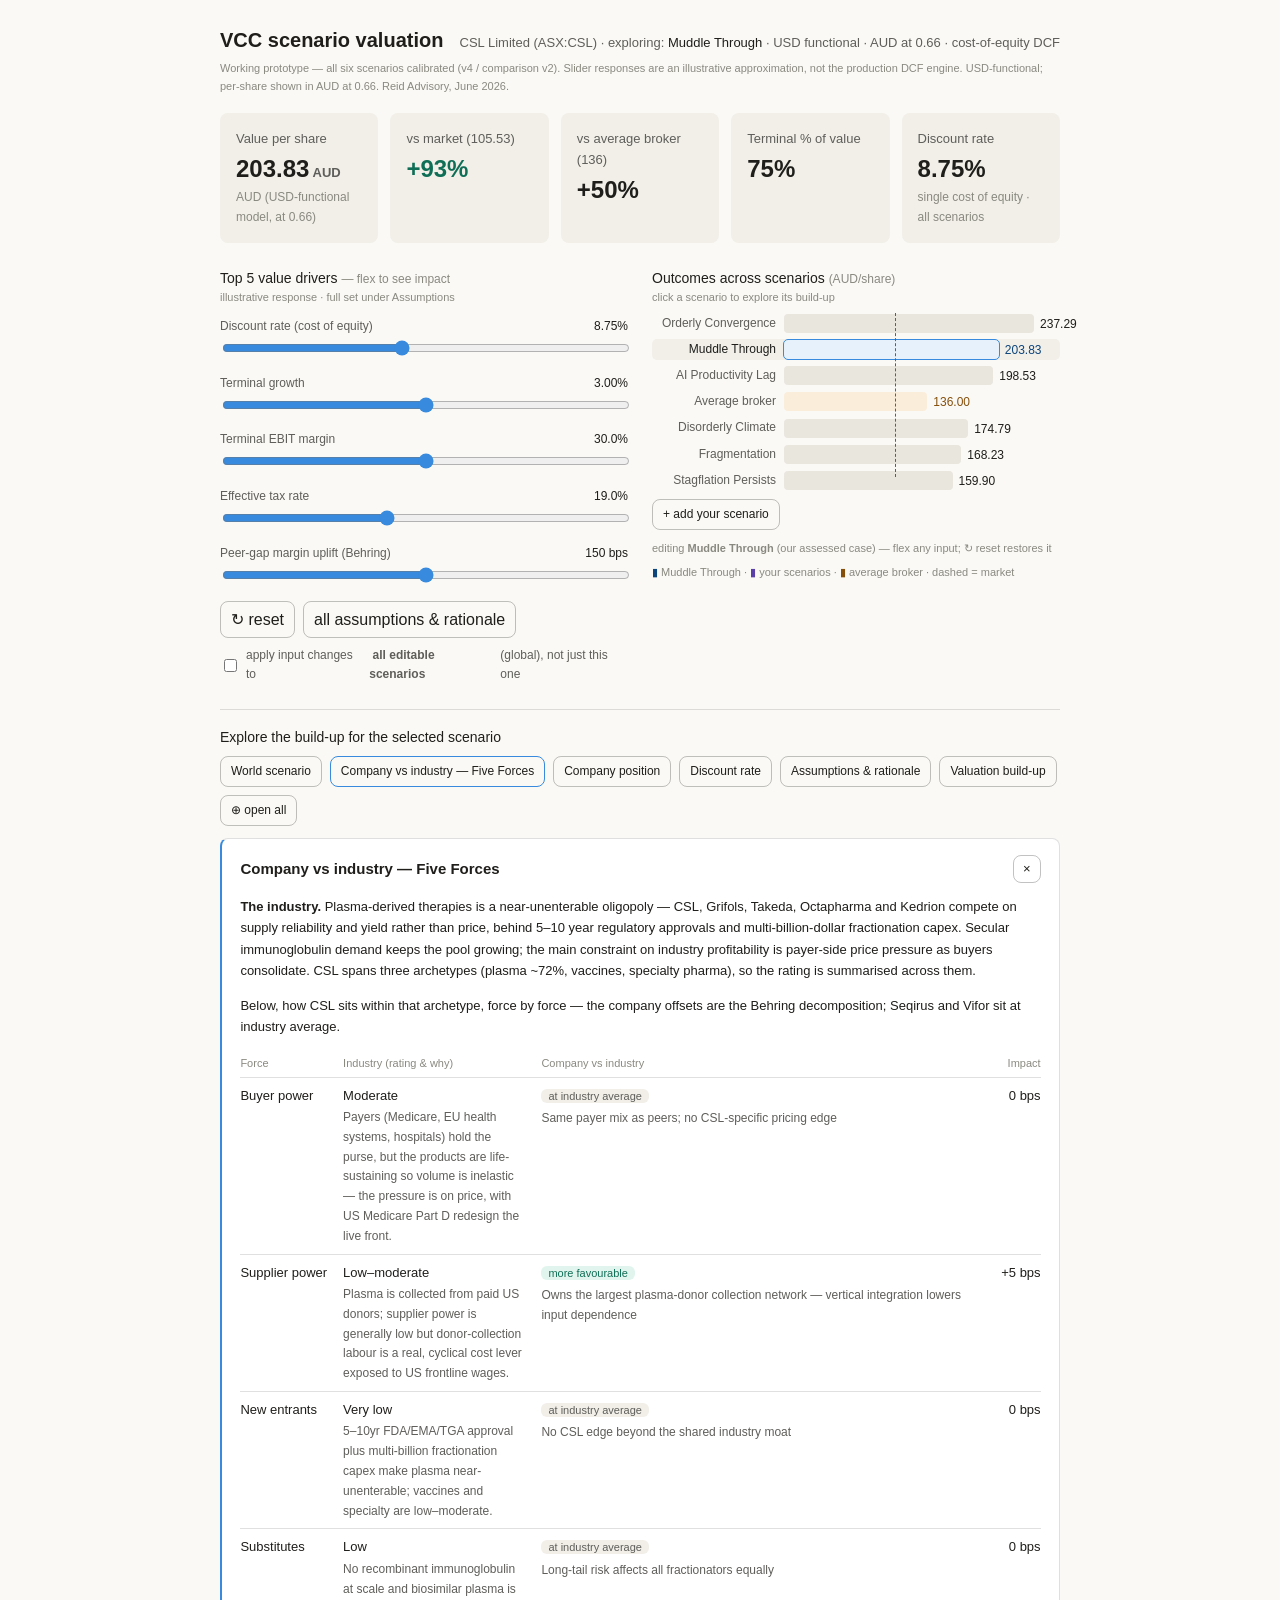
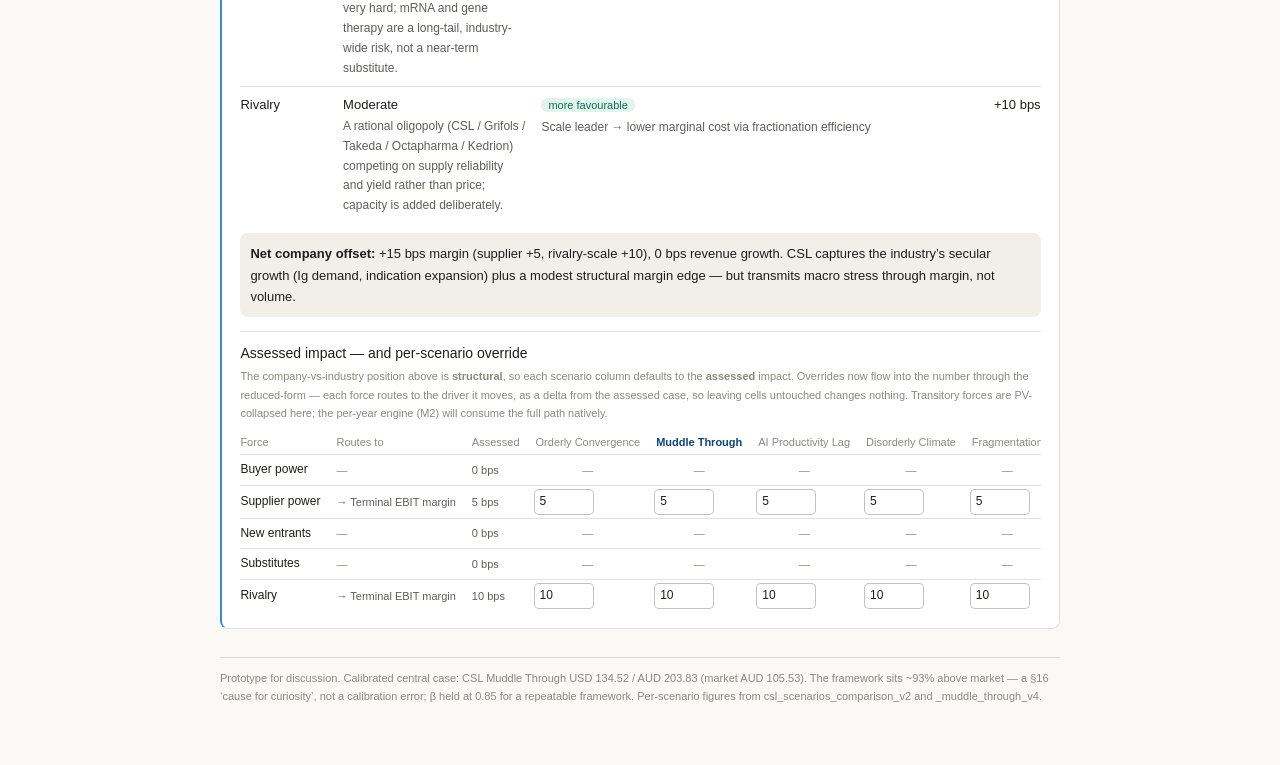
==== commit 107ef591: "UI (Workstream B): wire Five-Forces overrides into the number Five-Forces impact overrides now flow " ====
--- a/ui_prototypes/csl_scenario_interface.html
+++ b/ui_prototypes/csl_scenario_interface.html
@@ -61,7 +61,7 @@
 <div class="sub" id="footnote" style="margin-top:28px; border-top:0.5px solid var(--bd); padding-top:12px;"></div>
 </div>
 <script>
-var CFG={"company": "CSL Limited (ASX:CSL)", "companyShort": "CSL", "ccy": "AUD", "ccynote": "USD functional \u00b7 AUD at 0.66 \u00b7 cost-of-equity DCF", "dp": 2, "market": 105.53, "broker": 136.0, "scale": 260.0, "liveIdx": 1, "activeIdx": 1, "mklab": "vs market (105.53)", "brlab": "vs average broker (136)", "metric4": {"label": "Terminal % of value", "value": "75%"}, "pvsub": "AUD (USD-functional model, at 0.66)", "topnote": "Working prototype \u2014 all six scenarios calibrated (v4 / comparison v2). Slider responses are an illustrative approximation, not the production DCF engine. USD-functional; per-share shown in AUD at 0.66. Reid Advisory, June 2026.", "footnote": "Prototype for discussion. Calibrated central case: CSL Muddle Through USD 134.52 / AUD 203.83 (market AUD 105.53). The framework sits ~93% above market \u2014 a \u00a716 &lsquo;cause for curiosity&rsquo;, not a calibration error; \u03b2 held at 0.85 for a repeatable framework. Per-scenario figures from csl_scenarios_comparison_v2 and _muddle_through_v4.", "cp": {"base": 203.83, "re0": 0.0875, "g0": 0.03, "m0": 30.0, "tax0": 0.19, "wTerm": 0.752, "xKey": "uplift", "x0": 150, "xk": 0.0004}, "sliders": [{"k": "re", "label": "Discount rate (cost of equity)", "min": 7, "max": 11, "step": 0.25, "def": 8.75, "suf": "%", "dec": 2}, {"k": "g", "label": "Terminal growth", "min": 2, "max": 4, "step": 0.25, "def": 3.0, "suf": "%", "dec": 2}, {"k": "m", "label": "Terminal EBIT margin", "min": 26, "max": 34, "step": 0.5, "def": 30.0, "suf": "%", "dec": 1}, {"k": "tax", "label": "Effective tax rate", "min": 15, "max": 25, "step": 0.5, "def": 19.0, "suf": "%", "dec": 1}, {"k": "uplift", "label": "Peer-gap margin uplift (Behring)", "min": 0, "max": 300, "step": 25, "def": 150, "suf": " bps", "dec": 0}], "scenarios": [{"n": "Orderly Convergence", "v": 237.29, "kind": "up"}, {"n": "Muddle Through", "v": 203.83, "kind": "live"}, {"n": "AI Productivity Lag", "v": 198.53, "kind": "down"}, {"n": "Average broker", "v": 136.0, "kind": "broker"}, {"n": "Disorderly Climate", "v": 174.79, "kind": "down"}, {"n": "Fragmentation", "v": 168.23, "kind": "down"}, {"n": "Stagflation Persists", "v": 159.9, "kind": "down"}], "titles": {"world": "World scenario", "forces": "Company vs industry \u2014 Five Forces", "position": "Company position", "discount": "Discount rate", "assum": "Assumptions & rationale", "dcf": "Valuation build-up"}, "snap": {"world": "<b id=\"wsnaptitle\">Muddle Through</b> \u2014 plasma franchise resumes its 5\u20137% secular path after the near-term Behring trough; margin, not volume, is the channel. <span class=\"more\" data-k=\"world\">Learn more \u2192</span>", "forces": "<b>CSL vs the plasma / vaccines / specialty archetypes</b>, force by force, with each impact. <span class=\"more\" data-k=\"forces\">See the comparison \u2192</span>", "position": "<b>Three businesses</b> \u2014 Behring (plasma ~72%), Seqirus (vaccines), Vifor (specialty). <span class=\"more\" data-k=\"position\">Learn more \u2192</span>", "discount": "<b>Cost of equity 8.75%</b> = Rf 4.50% + \u03b2 0.85 \u00d7 ERP 5.0% (applied to FCFF). <span class=\"more\" data-k=\"discount\">See the build-up \u2192</span>", "assum": "<b>Assumptions</b> \u2014 each input tagged and rationalised. <span class=\"more\" data-k=\"assum\">See all \u2192</span>", "dcf": "<b>FCFF \u2192 per share</b> \u2014 terminal 30% margin, g 3%, terminal capex = D&amp;A. <span class=\"more\" data-k=\"dcf\">Open the build-up \u2192</span>"}, "narr": {"Muddle Through": "<p>Post-2022 friction persists without crushing demand. The plasma franchise resumes its secular 5\u20137% Ig path once the near-term Behring trough (Medicare Part D redesign + China access soft patch) annualises across FY26\u201327. Vertical integration and fractionation scale hold the margin edge; peer-gap closure delivers <b>+150 bps</b> to Behring by FY31 (full +250 reserved for the upside). Terminal margin 30%, g 3%.</p><p><b>Why ~93% above market?</b> Not because the cash-flow path is heroic \u2014 the near-term lines sit on top of consensus \u2014 but because the terminal capitalises a high-quality compounder at ~22\u00d7 forward earnings while the market trades CSL at ~11\u00d7. The entire gap is a disagreement about the <i>terminal</i>, not the next two years. Per \u00a716 this premium is a <b>cause for curiosity, not a calibration error</b>: the \u00a73.5.7 reverse-DCF shows no single lever reconciles to market (it would need \u03b2 \u2248 1.7, or a terminal margin ~half FY25&rsquo;s, or perpetual \u22124% contraction), so \u03b2 is deliberately held at 0.85 to keep the framework rules-based and the gap visible.</p><p style=\"background:var(--secondary); border-radius:8px; padding:10px;\"><b>Mental short-cut:</b> CSL is a margin story, not a volume story \u2014 in every scenario the plasma keeps flowing, so watch the gap between what CSL pays US donors and what Medicare lets it charge. The framework prices the recovery; the market prices the trough.</p>", "Orderly Convergence": "<p>Inflation re-anchors, real rates normalise, and a productivity surprise eases costs. That buys CSL a faster Behring-trough exit and genuine donor-wage relief, making the <b>full +250 bps</b> peer-gap closure credible. Terminal margin 31.5%, g 3.25%. Instructive that the upside is only +16% \u2014 a defensive staple has no operating-leverage explosion; the upside is quiet compounding in a kind world.</p>", "AI Productivity Lag": "<p>Foundation models advance and gains concentrate in platform owners, showing up as white-collar wage containment \u2014 a mild tailwind on CSL&rsquo;s ~USD 1bn G&amp;A and USD 1.4bn R&amp;D. But softer macro pulls terminal g to 2.875%. The two roughly offset \u2014 the tech axis barely touches a plasma franchise. \u22122.6% vs Muddle Through.</p>", "Disorderly Climate": "<p>Disorderly transition; carbon-cost pass-through runs inflation 3\u20135%. CSL is exposed through cost, not demand: fractionation is energy-intensive and distribution is cold-chain dependent, so margins compress. The one genuine portfolio offset sits here \u2014 <b>Seqirus pandemic / health-disruption optionality</b> lifts vaccine demand \u2014 which is why this lands <i>better</i> than Fragmentation despite the larger cost shock. Terminal margin 28%. \u221214.2%.</p>", "Fragmentation": "<p>Trade barriers harden, supply chains localise, and China access becomes a geopolitical instrument. CSL&rsquo;s collect-in-US / fractionate / distribute-globally model is structurally awkward when blocs fragment, and Behring&rsquo;s China Ig access is the most exposed line. Peer-gap closure stalls to zero and tax drifts to 20%. With no offsetting segment (unlike the Seqirus climate cushion), the channels compound. \u221217.4% \u2014 the second-worst.</p>", "Stagflation Persists": "<p>The downside boundary and the clearest illustration of the thesis: plasma demand still holds, so the entire stress arrives as <b>margin</b> \u2014 US donor-collection wages surge (supplier-power channel at full stretch), payors press hard on price, and peer-gap closure <i>reverses</i> (Behring margin 150 bps below the FY25 base). Terminal margin 26.5%. Revenue is near-indistinguishable from Muddle Through; the whole 21% fall is the donor-vs-payor squeeze. Even here the number sits +52% above market \u2014 the puzzle \u00a716 turns to.</p>", "_placeholder": "<p>Scenario narrative pending.</p>"}, "dcf": "<p>USD m. Five-year FCFF (FY27\u2013FY31) plus terminal, discounted at the 8.75% cost of equity with mid-period discounting. Terminal binds to a 30% EBIT margin with terminal capex = D&amp;A (75% of value). Per-scenario detail in csl_scenarios_comparison_v2.</p><table style=\"width:100%; font-size:13px;\"><tr><td style=\"padding:3px 0; color:var(--text2);\">Sum PV explicit FCFF (FY27\u2013FY31)</td><td style=\"text-align:right; \">18,390</td></tr><tr><td style=\"padding:3px 0; color:var(--text2);\">PV of terminal value</td><td style=\"text-align:right; \">55,640</td></tr><tr><td style=\"padding:3px 0; font-weight:500;\">Enterprise value</td><td style=\"text-align:right; font-weight:500;\">74,029</td></tr><tr><td style=\"padding:3px 0; color:var(--text2);\">Less: net debt</td><td style=\"text-align:right; \">(9,100)</td></tr><tr><td style=\"padding:3px 0; color:var(--text2);\">Less: restructuring PV</td><td style=\"text-align:right; \">(507)</td></tr><tr><td style=\"padding:3px 0; font-weight:500;\">Equity value</td><td style=\"text-align:right; font-weight:500;\">64,422</td></tr><tr><td style=\"padding:3px 0; color:var(--text2);\">\u00f7 shares (m)</td><td style=\"text-align:right; \">478.9</td></tr><tr><td style=\"padding:3px 0; font-weight:500;\">Value per share USD</td><td style=\"text-align:right; font-weight:500;\">134.52</td></tr><tr><td style=\"padding:3px 0; font-weight:500;\">Value per share AUD (\u00d71.5152)</td><td style=\"text-align:right; font-weight:500;\">203.83</td></tr></table>", "dcfIntro": "USD m. Click any line to see its make-up. Five-year FCFF (FY27\u2013FY31) + terminal, discounted at the 8.75% cost of equity with mid-period discounting; terminal binds to a 30% EBIT margin with terminal capex = D&amp;A.", "dcfRows": [["Sum PV explicit FCFF (FY27\u2013FY31)", "18,390", "Five years of FCFF discounted at the 8.75% cost of equity with mid-period discounting. FCFF derives from group EBIT rising 4,346 \u2192 6,295 (USD m), less tax at 19% and reinvestment, with the Behring J-curve (\u22121% \u2192 5.5%) and +150 bps peer-gap margin uplift."], ["PV of terminal value", "55,640", "Gordon-growth terminal at g 3%, terminal EBIT margin 30% (binding, not the FY31 peak), terminal capex = D&amp;A; discounted at 8.75%. This is ~75% of enterprise value."], ["Enterprise value", "74,029", "PV of explicit FCFF 18,390 + PV of terminal value 55,640."], ["Less: net debt", "(9,100)", "1H26 net debt of ~USD 9,100m (~1.8x EBITDA), de-levering."], ["Less: restructuring PV", "(507)", "Present value of Strategic Transformation cash costs (FY26 425 + FY27 100) discounted at Re; the \u00a74.4(b) cost-of-closure consistency deduction."], ["Equity value", "64,422", "Enterprise value 74,029 less net debt 9,100 less restructuring PV 507."], ["\u00f7 shares (m)", "478.9", "EODHD, 15 Jun 2026."], ["Value per share USD", "134.52", ""], ["Value per share AUD (\u00d71.5152)", "203.83", "USD 134.52 \u00d7 1.5152 (AUD per USD; = 0.66 USD per AUD)."]], "worldDesc": {"Muddle Through": "<p>Post-2022 friction proves persistent rather than transitional: inflation cools but lands above target (2.5\u20133.5%) and central banks tacitly accept the overshoot rather than crush demand. Real rates settle structurally higher than the 2010s (~1.0%). The US keeps outperforming on fiscal expansion, AI investment and immigration, but the lift doesn&rsquo;t propagate to Europe or EM. Climate policy stays patchy and AI&rsquo;s productivity transmission is slow, with rents concentrating in platform owners. No crisis, no resolution \u2014 a grinding extension of present conditions. Global growth ~2.3%.</p><p><b>Macro picture.</b> Global growth ~2.3% (US ~2.4% leads; advanced-economy aggregate 1.5\u20132.0%; EM bifurcating by commodity exposure). Headline inflation settles ~3.0% \u2014 above target but tacitly accepted rather than fought; real policy rates ~1.0%, materially above the 2010s zero-bound. USD firm but range-bound.</p><p><b>What would move the world elsewhere.</b> Sustained inflation re-anchoring at target \u2192 Orderly Convergence; expectations breaking above 3% with second-round wage dynamics \u2192 Stagflation Persists; any regime-changing shock in energy, markets, climate or geopolitics \u2192 one of the boundary scenarios.</p>", "Orderly Convergence": "<p>The conditions for benign resolution stack up at once. Supply-side normalisation plus genuine AI productivity gains absorb wage pressure, so inflation returns to ~2.3% without a demand crush; real rates settle modestly positive. The political reset climate policy needed happens, and geopolitical tensions materially de-escalate. This time US growth propagates \u2014 pulling Europe out of stagnation and supporting EM \u2014 and AI rents diffuse, re-expanding growth multiples. Global growth recovers to 3.0\u20133.2%.</p><p><b>Macro picture.</b> Growth recovers to 3.0\u20133.2% (US 2.5%; Europe out of stagnation to 1.8\u20132.2%; EM 4\u20135%). Advanced-economy inflation back to ~2.3% by year 3; real policy rates a modestly positive ~0.8%. The USD softens as the Fed eases and capital flows reglobalise.</p><p><b>What would move the world elsewhere.</b> Sticky inflation despite supply normalisation \u2192 Muddle Through; expectations un-anchoring \u2192 Stagflation Persists; geopolitical escalation \u2192 Fragmentation; a physical-loss or carbon-policy crisis \u2192 Disorderly Climate; a persistent enterprise-AI adoption lag \u2192 AI Productivity Lag.</p>", "Stagflation Persists": "<p>The IMF severe scenario plays out: an energy shock spikes prices and keeps them elevated, inflation expectations break above the 3% credibility threshold, and second-round wage-price dynamics take hold. Central banks lose credibility and hold restrictive policy through the horizon; real rates settle 2\u20133% with recession inside the scenario. Climate policy backslides as a cost-of-living crisis crushes the transition coalition; growth-stock multiples compress and trade barriers ratchet up. Growth slows to 1.5\u20132.0%.</p><p><b>Macro picture.</b> Growth slows to 1.5\u20132.0% with an in-scenario recession (advanced economies contract ~0.5% in year 2). Inflation peaks 5.5\u20136% then settles 4\u20135%; nominal cash rates 5\u20137%, real rates ~2.5%. USD strong on rate-differential and safe-haven flows, with some EM currency crises.</p><p><b>What would move the world elsewhere.</b> The energy spike fading without second-round transmission, or credible central-bank re-anchoring \u2192 Muddle Through or Orderly Convergence; a deeper recession with rapid disinflation \u2192 a deflationary case outside the current set.</p>", "Fragmentation": "<p>The US-China contest hardens and trade-as-weapon (tariffs, sanctions, export controls) becomes routine, extending into industrial and commodity flows. Supply chains regionalise into duplicated US-aligned and China-aligned systems, energy markets bifurcate, and critical-minerals access becomes the new geopolitical front. The duplicated footprint is inflationary (~3.5%) and growth bifurcates \u2014 China-aligned economies may outpace the US-aligned bloc, with Europe hit hardest and Australia facing an acute security-vs-supply dilemma. The new equilibrium is structurally inferior.</p><p><b>Macro picture.</b> Growth ~2.0%, below Muddle Through on supply-chain-duplication costs and bifurcated by bloc (China-aligned 3.5\u20134.0%; US-aligned ~1.8%). Advanced-economy inflation ~3.5%; real rates ~1.5%. USD reserve share erodes gradually but stays dominant; gold prominent as a cross-bloc settlement medium.</p><p><b>What would move the world elsewhere.</b> Major diplomatic breakthroughs \u2014 a substantive US-China trade framework, a Russia-Ukraine settlement, an Iran deal revival \u2014 would weaken the bloc-formation logic; sustained globalisation gains in low-sensitivity categories would signal barrier-stability rather than ratcheting.</p>", "Disorderly Climate": "<p>The already-running disorderly climate path has its crystallisation moment \u2014 most likely a confluence of a catastrophic insured-loss event, regulator-forced de-leveraging of carbon-intensive loan books, and a carbon-price spike. Policy snaps from drift to abrupt crisis action: carbon prices to EUR 200+, border-adjustment mechanisms, expanded transition subsidies. Capital reallocates abruptly, so sectoral dispersion widens sharply even as aggregate growth stays near Muddle Through (~2.0\u20132.2%, inflation 4.5\u20135% from carbon pass-through). This scenario tests terminal-state convergence hardest \u2014 assumed-perpetual moats reveal stranded-asset half-lives inside the horizon.</p><p><b>Macro picture.</b> Aggregate growth 2.0\u20132.2% (near Muddle Through) but with far wider sectoral dispersion. Inflation peaks 4.5\u20135% from carbon-cost pass-through before easing to ~3% by year 10; real rates ~1.5% with elevated volatility. The EU ETS carbon price spikes to EUR 200+ and settles ~EUR 200\u2013220; insurance is repriced sharply in physical-risk regions.</p><p><b>What would move the world elsewhere.</b> Continued drift without crystallisation \u2192 Muddle Through; a political reset enabling orderly transition \u2192 Orderly Convergence; climate-policy backsliding under a macro crisis \u2192 Stagflation&rsquo;s climate-stagnant posture.</p>", "AI Productivity Lag": "<p>The Solow paradox at AI scale. Capability and capex advance genuinely (deficit-funded, US-led), but economy-wide productivity transformation doesn&rsquo;t arrive on the bull timeline: enterprise adoption is slow, so aggregate TFP grows only ~0.5% versus the 1.5%+ current investment implies. Rents capture is asymmetric \u2014 platform owners take the bulk while broad enterprise pays without proportional payback \u2014 and market concentration intensifies. The saving grace is the labour-cost channel: AI contains white-collar wage growth even where productivity transmission is weak. Headline numbers resemble Muddle Through, but the underlying story differs.</p><p><b>Macro picture.</b> Growth 1.9\u20132.0%, modestly below Muddle Through; inflation ~3.0% and real rates ~1.0% \u2014 both Muddle-Through-like. Aggregate TFP grows only ~0.5%. The tell: headline numbers resemble Muddle Through while the story underneath is fundamentally different.</p><p><b>What would move the world elsewhere.</b> Enterprise-AI adoption broadening with genuine TFP flow-through \u2192 Orderly Convergence; an AI-capex collapse or financial-market unwind \u2192 a tech-investment-unwind stress variant outside the set; a major non-AI shock \u2192 Stagflation, Fragmentation or Disorderly Climate depending on the shock.</p>"}, "beta": {"mock": true, "subject": {"name": "CSL", "ticker": "CSL.AX", "selectedBeta": 0.85, "tax": 0.19, "de": 0.35, "measuredNote": "Measured \u03b2 0.094 \u2014 an AUD-listed price regressed against an AUD index for a USD-earning business. Switch the index to S&P 500 / MSCI World to see the correct-currency calculation."}, "rf": 4.5, "erp": 5.0, "alpha": 0.0, "indices": ["S&P 500", "MSCI World"], "indexDefault": "S&P 500", "windows": ["weekly \u00b7 2y", "monthly \u00b7 4y"], "windowDefault": "weekly \u00b7 2y", "toDiscount": {"mode": "coe", "label": "cost of equity"}, "comparables": [{"name": "Grifols", "ticker": "GRF", "why": "Closest plasma pure-play; same donor-collection + fractionation model and end markets.", "tax": 0.22, "gearingDE": 0.9, "selected": true, "data": {"S&P 500": {"weekly \u00b7 2y": {"beta": 0.85, "points": [[-0.0288, -0.0022], [-0.0222, -0.0159], [0.0026, 0.0304], [-0.0016, 0.0491], [0.0022, 0.0501], [0.018, 0.0264], [-0.0464, -0.0508], [0.0096, -0.0049], [-0.0264, -0.0475], [0.0168, 0.0447], [0.0197, -0.0281], [0.0062, 0.0356], [-0.0482, -0.0251], [0.0005, -0.0023], [0.0349, 0.0161], [-0.0109, 0.0392], [0.0247, 0.0581], [-0.0036, -0.0044], [0.0065, -0.0091], [0.0108, 0.0142], [0.0187, 0.0262], [-0.0103, 0.0332], [-0.0071, 0.0011], [0.0313, 0.0263], [0.0392, 0.0612], [0.0001, -0.0233]]}, "monthly \u00b7 4y": {"beta": 0.88, "points": [[0.0547, 0.0399], [-0.0482, -0.062], [0.0047, 0.0152], [-0.0426, -0.0101], [0.0065, -0.0329], [0.0216, 0.0163], [-0.006, -0.0146], [0.0044, 0.0261], [0.0672, 0.0545], [-0.0845, -0.1089], [0.0418, 0.027], [0.0241, -0.0047], [-0.0241, -0.1006], [-0.0473, -0.0013], [-0.0025, -0.021], [0.0022, -0.0265], [-0.0083, 0.0229], [-0.0232, 0.0785], [-0.081, -0.0425], [0.0222, 0.0454], [0.0508, 0.0514], [0.0519, 0.0329], [-0.0051, -0.0304], [0.0298, 0.0391], [0.0665, 0.0433], [0.0703, 0.0346], [-0.002, 0.0259], [-0.0189, -0.0336], [-0.0557, -0.0476], [-0.0019, 0.1126], [0.0955, 0.1253], [0.1143, 0.1364], [-0.0218, -0.0078], [-0.05, -0.0953], [-0.0407, -0.0092], [-0.0178, -0.047], [-0.0266, 0.0361], [-0.0821, -0.0557], [-0.0682, -0.0418], [-0.0319, -0.0394]]}}, "MSCI World": {"weekly \u00b7 2y": {"beta": 0.8, "points": [[0.0516, 0.0513], [0.0219, 0.0774], [0.0146, 0.0066], [-0.0201, -0.0179], [-0.0298, -0.0048], [0.0072, -0.0077], [-0.0293, -0.0314], [-0.0085, -0.0123], [-0.0181, 0.0003], [0.033, 0.0093], [-0.0074, -0.0201], [0.0134, 0.0053], [-0.0061, 0.005], [-0.0302, -0.0427], [-0.0112, -0.0443], [-0.0086, -0.0343], [-0.0005, 0.0497], [0.0324, 0.0238], [0.0415, 0.0321], [0.0241, -0.0041], [0.0116, -0.0189], [0.0265, 0.0482], [-0.0172, 0.0091], [0.0188, 0.0013], [-0.0032, 0.0224], [0.0272, -0.0051]]}, "monthly \u00b7 4y": {"beta": 0.82, "points": [[0.0317, 0.0857], [0.0295, -0.0283], [0.0072, 0.0983], [-0.0205, 0.0448], [0.0094, 0.1139], [0.0353, 0.0554], [0.0173, 0.0014], [-0.0223, -0.0134], [-0.0427, -0.0101], [0.1049, 0.0875], [-0.0278, 0.0575], [-0.0201, -0.0298], [-0.0045, 0.0416], [-0.125, -0.0413], [0.0063, -0.0299], [-0.0328, -0.0816], [-0.0058, 0.1173], [0.0668, 0.126], [0.0022, -0.0099], [-0.0216, 0.0738], [0.041, 0.0644], [0.0087, 0.1403], [0.0284, -0.0766], [-0.0036, 0.0171], [0.0265, -0.0008], [0.0039, 0.0221], [0.0219, -0.0451], [0.0042, 0.0081], [-0.0127, -0.0224], [0.0511, 0.0609], [-0.0517, -0.1133], [0.0118, -0.0038], [0.0182, 0.0268], [-0.0498, -0.1422], [0.0084, 0.0877], [0.0222, 0.032], [-0.0038, 0.0202], [-0.0044, 0.0395], [-0.075, -0.0417], [0.0036, -0.1263]]}}}, "det": null, "mfin": null}, {"name": "Takeda", "ticker": "4502.T", "why": "Plasma via Baxalta plus broad pharma; a partial but relevant comp.", "tax": 0.2, "gearingDE": 0.5, "selected": true, "data": {"S&P 500": {"weekly \u00b7 2y": {"beta": 0.75, "points": [[0.0066, -0.0157], [0.0193, 0.0481], [0.0114, 0.0144], [-0.0234, -0.0479], [0.0026, 0.0396], [-0.0118, 0.0445], [-0.0239, -0.0757], [-0.0053, -0.0364], [0.0156, -0.0162], [-0.0121, -0.0349], [-0.0161, 0.0593], [0.0075, -0.0726], [-0.0006, 0.0208], [0.0555, 0.0275], [0.0056, -0.0367], [-0.0083, -0.0186], [0.0082, 0.0809], [0.0203, 0.0455], [-0.0033, -0.056], [0.0085, 0.0166], [-0.0117, -0.0273], [-0.0095, -0.0521], [-0.0121, -0.0376], [-0.0174, 0.0578], [0.034, 0.0065], [-0.0095, 0.0152]]}, "monthly \u00b7 4y": {"beta": 0.78, "points": [[-0.0385, -0.0584], [0.025, 0.017], [0.0289, 0.0124], [-0.0186, -0.0412], [0.0674, 0.0289], [-0.0129, 0.0066], [-0.0373, 0.0306], [0.0765, 0.0423], [0.0372, 0.0612], [-0.0014, 0.0516], [-0.0048, 0.0162], [0.0419, 0.083], [0.0017, 0.0154], [0.0251, 0.0332], [-0.0274, -0.0102], [-0.097, -0.1306], [0.0317, -0.0229], [0.0322, 0.0548], [-0.0242, -0.0262], [0.0177, -0.0065], [-0.0065, -0.0503], [-0.0445, -0.0857], [0.0084, 0.0288], [-0.0206, -0.0616], [-0.0629, -0.0389], [-0.0535, 0.0121], [0.0004, -0.002], [0.0831, 0.0176], [0.067, 0.0609], [0.0338, 0.0075], [-0.05, 0.0275], [-0.0407, -0.0821], [0.0017, -0.0243], [-0.0285, -0.0856], [0.0327, 0.0325], [0.0099, 0.0238], [0.0115, -0.0098], [0.0342, -0.0022], [0.0028, -0.0152], [-0.0433, -0.0404]]}}, "MSCI World": {"weekly \u00b7 2y": {"beta": 0.72, "points": [[-0.0485, -0.048], [-0.0364, -0.0071], [0.0039, 0.0111], [-0.0023, 0.0012], [-0.0192, -0.0064], [-0.0376, -0.0409], [0.0098, 0.0147], [-0.0281, -0.0178], [0.0079, 0.0245], [0.0035, 0.0173], [0.0062, 0.0168], [-0.0335, -0.0197], [-0.0007, -0.0369], [0.0081, 0.005], [-0.0144, -0.0084], [0.024, 0.0141], [0.0358, 0.0112], [0.0042, -0.0011], [0.0227, -0.0078], [0.0333, 0.0294], [0.0353, 0.0289], [-0.0203, -0.0271], [0.0347, 0.0353], [-0.0445, -0.0249], [0.0097, 0.0218], [-0.0234, -0.012]]}, "monthly \u00b7 4y": {"beta": 0.74, "points": [[0.0072, 0.028], [0.0633, 0.058], [0.003, 0.0351], [-0.0471, -0.0608], [-0.0189, -0.0423], [0.0262, 0.046], [0.0327, 0.035], [-0.001, 0.0317], [-0.0484, 0.0286], [-0.0579, -0.0618], [0.0088, 0.0508], [-0.088, -0.0064], [-0.0174, -0.0383], [0.0459, 0.0582], [-0.0411, -0.0807], [0.0548, 0.0353], [0.0184, 0.0212], [-0.0666, -0.0499], [-0.0218, -0.0191], [0.0334, 0.0515], [-0.0321, -0.0668], [-0.0327, 0.0241], [0.0179, -0.0201], [0.031, 0.0381], [0.0022, 0.0078], [-0.0354, -0.0185], [-0.0025, 0.0009], [0.0858, 0.1182], [-0.0203, -0.0523], [-0.0219, 0.0226], [0.0003, 0.0845], [-0.0277, 0.0173], [-0.0012, 0.0018], [-0.0112, 0.0161], [0.067, -0.0442], [-0.0311, 0.0009], [0.0288, 0.0437], [-0.0069, -0.044], [-0.0288, -0.0486], [0.0518, 0.049]]}}}, "det": null, "mfin": null}, {"name": "Sanofi", "ticker": "SAN.PA", "why": "Large-cap pharma with immunology overlap; a defensive-beta anchor.", "tax": 0.21, "gearingDE": 0.3, "selected": true, "data": {"S&P 500": {"weekly \u00b7 2y": {"beta": 0.8, "points": [[-0.0017, 0.0075], [-0.02, -0.0212], [0.0545, 0.0266], [0.0202, 0.0061], [0.0037, -0.0231], [-0.0126, -0.0032], [0.0037, -0.0352], [0.0441, 0.0223], [0.0045, 0.0007], [-0.0455, -0.0541], [-0.0524, -0.0337], [0.009, 0.0487], [-0.0128, -0.0629], [0.0063, -0.0108], [-0.0004, 0.0275], [0.0347, 0.0099], [0.0173, 0.0481], [-0.0194, -0.0001], [0.0313, 0.009], [0.0061, 0.017], [-0.017, -0.0182], [-0.0146, -0.046], [0.0043, -0.0166], [-0.0027, 0.0071], [0.0254, 0.0494], [-0.0071, -0.0019]]}, "monthly \u00b7 4y": {"beta": 0.82, "points": [[0.0578, -0.0087], [-0.0144, -0.0085], [-0.0284, 0.1271], [0.0162, 0.0436], [-0.0783, -0.1145], [0.0051, 0.0414], [0.0239, 0.1201], [-0.0548, 0.0185], [-0.0629, -0.0574], [0.0693, -0.0039], [-0.0781, -0.059], [-0.0202, 0.0615], [0.0259, -0.0636], [0.0231, -0.0648], [0.0777, 0.0567], [-0.0194, -0.0393], [0.0103, 0.0947], [0.0096, 0.0046], [-0.0119, 0.0684], [-0.0487, -0.0273], [0.039, -0.0074], [-0.0264, 0.0405], [0.0339, 0.0379], [0.0624, 0.038], [0.0051, -0.0267], [0.009, -0.0237], [0.0935, 0.2185], [0.0895, 0.1339], [0.0153, -0.0581], [0.0192, 0.0379], [0.0003, -0.0547], [0.0895, 0.0842], [-0.0535, -0.034], [-0.0155, -0.0557], [-0.0646, -0.0957], [-0.0293, -0.0468], [0.0914, 0.0372], [-0.0242, -0.0552], [0.0105, -0.0588], [-0.0309, -0.0289]]}}, "MSCI World": {"weekly \u00b7 2y": {"beta": 0.78, "points": [[-0.0034, -0.0281], [0.0112, 0.0184], [-0.0285, -0.0244], [0.0413, 0.0015], [-0.0156, 0.0171], [-0.0119, -0.0017], [0.0151, 0.0127], [-0.0006, -0.0059], [-0.0139, -0.0017], [0.0025, 0.0049], [0.0118, 0.026], [-0.0107, -0.0126], [-0.0004, -0.0561], [0.0093, 0.006], [-0.0011, 0.0067], [0.0039, -0.0149], [0.0074, 0.0204], [-0.012, 0.0049], [0.0385, 0.0584], [-0.0113, -0.01], [0.01, 0.0458], [0.0085, -0.0029], [-0.0018, 0.0011], [0.0123, 0.0004], [0.0197, 0.0272], [-0.0255, -0.0233]]}, "monthly \u00b7 4y": {"beta": 0.8, "points": [[-0.0603, -0.0757], [0.0497, 0.0279], [-0.0826, -0.0758], [0.0317, 0.0358], [0.0164, 0.0434], [-0.039, 0.0122], [-0.0709, -0.0083], [-0.072, -0.0818], [0.0284, -0.0128], [0.0206, 0.0329], [-0.0181, -0.0831], [-0.0075, -0.0155], [0.1067, 0.085], [-0.0582, -0.0843], [0.0344, -0.0307], [0.0018, -0.0035], [-0.0126, -0.0407], [0.0396, 0.0361], [0.0155, 0.0355], [-0.0016, -0.0331], [0.0564, 0.0396], [0.019, 0.0378], [0.0818, -0.0271], [0.0072, -0.0439], [-0.015, -0.0258], [-0.0223, 0.0428], [0.0017, 0.0166], [0.0136, 0.0166], [0.0581, 0.0961], [-0.0138, 0.0405], [0.0546, 0.0976], [0.0868, 0.0805], [-0.1139, -0.077], [-0.0551, -0.0876], [0.0129, 0.0278], [-0.0662, -0.0854], [-0.005, -0.0226], [0.0491, 0.0472], [0.0267, -0.029], [0.0573, 0.0221]]}}}, "det": null, "mfin": null}], "candidates": [{"name": "GSK", "ticker": "GSK.L", "why": "Vaccines overlap with Seqirus; broader pharma portfolio.", "tax": 0.21, "gearingDE": 0.4, "betaHint": 0.75, "addable": true}, {"name": "Roche", "ticker": "ROG.SW", "why": "Diagnostics + pharma; defensive, high-quality comparator.", "tax": 0.19, "gearingDE": 0.25, "betaHint": 0.7, "addable": true}, {"name": "Octapharma", "ticker": "(private)", "why": "Direct plasma peer but privately held \u2014 no listed beta.", "tax": 0.22, "gearingDE": 0.6, "betaHint": 0.8, "addable": false}], "candidates2": [{"name": "argenx", "ticker": "ARGX", "why": "Immunology / autoimmune biotech; overlaps CSL Behring&rsquo;s therapeutic areas but pre-scale and higher beta.", "tax": 0.15, "gearingDE": 0.1, "betaHint": 0.95, "addable": true}, {"name": "AstraZeneca", "ticker": "AZN.L", "why": "Large-cap pharma incl. rare-disease (Alexion); defensive but very diversified.", "tax": 0.18, "gearingDE": 0.25, "betaHint": 0.7, "addable": true}, {"name": "Biotest", "ticker": "BIO3.DE", "why": "European plasma small-cap; direct model overlap but thin liquidity.", "tax": 0.28, "gearingDE": 0.55, "betaHint": 0.8, "addable": true}]}, "detail": {"forces": "<p><b>The industry.</b> Plasma-derived therapies is a near-unenterable oligopoly \u2014 CSL, Grifols, Takeda, Octapharma and Kedrion compete on supply reliability and yield rather than price, behind 5\u201310 year regulatory approvals and multi-billion-dollar fractionation capex. Secular immunoglobulin demand keeps the pool growing; the main constraint on industry profitability is payer-side price pressure as buyers consolidate. CSL spans three archetypes (plasma ~72%, vaccines, specialty pharma), so the rating is summarised across them.</p><p>Below, how CSL sits within that archetype, force by force \u2014 the company offsets are the Behring decomposition; Seqirus and Vifor sit at industry average.</p><table style=\"width:100%; font-size:13px;\"><tr><td class=\"sub\" style=\"padding:4px 8px 4px 0;\">Force</td><td class=\"sub\" style=\"padding:4px 8px;\">Industry (rating &amp; why)</td><td class=\"sub\" style=\"padding:4px 8px;\">Company vs industry</td><td class=\"sub\" style=\"padding:4px 0; text-align:right;\">Impact</td></tr><tr style=\"border-top:0.5px solid var(--bd);\"><td style=\"padding:7px 8px 7px 0; font-weight:500; white-space:nowrap; vertical-align:top;\">Buyer power</td><td style=\"padding:7px 8px; vertical-align:top; max-width:220px;\"><span style=\"font-weight:500;\">Moderate</span><div style=\"color:var(--text2); margin-top:2px; font-size:12px;\">Payers (Medicare, EU health systems, hospitals) hold the purse, but the products are life-sustaining so volume is inelastic \u2014 the pressure is on price, with US Medicare Part D redesign the live front.</div></td><td style=\"padding:7px 8px; vertical-align:top;\"><span style=\"font-size:11px; padding:1px 7px; border-radius:6px; background:var(--secondary); color:var(--text2);\">at industry average</span><div style=\"color:var(--text2); margin-top:3px; font-size:12px;\">Same payer mix as peers; no CSL-specific pricing edge</div></td><td style=\"padding:7px 0 7px 8px; text-align:right; font-weight:500; vertical-align:top; white-space:nowrap;\">0 bps</td></tr><tr style=\"border-top:0.5px solid var(--bd);\"><td style=\"padding:7px 8px 7px 0; font-weight:500; white-space:nowrap; vertical-align:top;\">Supplier power</td><td style=\"padding:7px 8px; vertical-align:top; max-width:220px;\"><span style=\"font-weight:500;\">Low\u2013moderate</span><div style=\"color:var(--text2); margin-top:2px; font-size:12px;\">Plasma is collected from paid US donors; supplier power is generally low but donor-collection labour is a real, cyclical cost lever exposed to US frontline wages.</div></td><td style=\"padding:7px 8px; vertical-align:top;\"><span style=\"font-size:11px; padding:1px 7px; border-radius:6px; background:var(--success-bg); color:var(--success-tx);\">more favourable</span><div style=\"color:var(--text2); margin-top:3px; font-size:12px;\">Owns the largest plasma-donor collection network \u2014 vertical integration lowers input dependence</div></td><td style=\"padding:7px 0 7px 8px; text-align:right; font-weight:500; vertical-align:top; white-space:nowrap;\">+5 bps</td></tr><tr style=\"border-top:0.5px solid var(--bd);\"><td style=\"padding:7px 8px 7px 0; font-weight:500; white-space:nowrap; vertical-align:top;\">New entrants</td><td style=\"padding:7px 8px; vertical-align:top; max-width:220px;\"><span style=\"font-weight:500;\">Very low</span><div style=\"color:var(--text2); margin-top:2px; font-size:12px;\">5\u201310yr FDA/EMA/TGA approval plus multi-billion fractionation capex make plasma near-unenterable; vaccines and specialty are low\u2013moderate.</div></td><td style=\"padding:7px 8px; vertical-align:top;\"><span style=\"font-size:11px; padding:1px 7px; border-radius:6px; background:var(--secondary); color:var(--text2);\">at industry average</span><div style=\"color:var(--text2); margin-top:3px; font-size:12px;\">No CSL edge beyond the shared industry moat</div></td><td style=\"padding:7px 0 7px 8px; text-align:right; font-weight:500; vertical-align:top; white-space:nowrap;\">0 bps</td></tr><tr style=\"border-top:0.5px solid var(--bd);\"><td style=\"padding:7px 8px 7px 0; font-weight:500; white-space:nowrap; vertical-align:top;\">Substitutes</td><td style=\"padding:7px 8px; vertical-align:top; max-width:220px;\"><span style=\"font-weight:500;\">Low</span><div style=\"color:var(--text2); margin-top:2px; font-size:12px;\">No recombinant immunoglobulin at scale and biosimilar plasma is very hard; mRNA and gene therapy are a long-tail, industry-wide risk, not a near-term substitute.</div></td><td style=\"padding:7px 8px; vertical-align:top;\"><span style=\"font-size:11px; padding:1px 7px; border-radius:6px; background:var(--secondary); color:var(--text2);\">at industry average</span><div style=\"color:var(--text2); margin-top:3px; font-size:12px;\">Long-tail risk affects all fractionators equally</div></td><td style=\"padding:7px 0 7px 8px; text-align:right; font-weight:500; vertical-align:top; white-space:nowrap;\">0 bps</td></tr><tr style=\"border-top:0.5px solid var(--bd);\"><td style=\"padding:7px 8px 7px 0; font-weight:500; white-space:nowrap; vertical-align:top;\">Rivalry</td><td style=\"padding:7px 8px; vertical-align:top; max-width:220px;\"><span style=\"font-weight:500;\">Moderate</span><div style=\"color:var(--text2); margin-top:2px; font-size:12px;\">A rational oligopoly (CSL / Grifols / Takeda / Octapharma / Kedrion) competing on supply reliability and yield rather than price; capacity is added deliberately.</div></td><td style=\"padding:7px 8px; vertical-align:top;\"><span style=\"font-size:11px; padding:1px 7px; border-radius:6px; background:var(--success-bg); color:var(--success-tx);\">more favourable</span><div style=\"color:var(--text2); margin-top:3px; font-size:12px;\">Scale leader \u2192 lower marginal cost via fractionation efficiency</div></td><td style=\"padding:7px 0 7px 8px; text-align:right; font-weight:500; vertical-align:top; white-space:nowrap;\">+10 bps</td></tr></table><div style=\"margin-top:10px; background:var(--secondary); border-radius:8px; padding:10px;\"><b>Net company offset:</b> +15 bps margin (supplier +5, rivalry-scale +10), 0 bps revenue growth. CSL captures the industry&rsquo;s secular growth (Ig demand, indication expansion) plus a modest structural margin edge \u2014 but transmits macro stress through margin, not volume.</div>", "position": "<div class=\"thytag\" style=\"color:var(--text3); margin:0 0 4px;\">Businesses & moat</div><ul style=\"padding-left:18px;\"><li><b>Three businesses on one balance sheet:</b> CSL Behring (plasma-derived therapies, ~72% of revenue, ~42% margin), CSL Seqirus (influenza vaccines, ~14%, ~47% margin \u2014 <b>demerger announced FY26</b>), CSL Vifor (iron-deficiency / renal specialty pharma, ~14%, ~49% margin, acquired Aug 2022).</li><li><b>Franchise edge:</b> the world&rsquo;s largest plasma-collection network + fractionation scale + FDA/EMA/TGA barriers \u2014 a manufacturing / scale moat, not a patent moat (patent-cliff exposure very low).</li></ul><div class=\"thytag\" style=\"color:var(--text3); margin:14px 0 4px;\">Geography & demand</div><ul style=\"padding-left:18px;\"><li><b>Geography / currency:</b> global USD-functional group, ASX-listed AUD parent; US is ~55% of the plasma market. First worked example where the parent itself is USD-functional.</li><li><b>Demand character:</b> price-inelastic in volume (life-sustaining Ig) \u2014 scenarios transmit through <b>margin and policy, not volume</b>.</li></ul><div class=\"thytag\" style=\"color:var(--text3); margin:14px 0 4px;\">Risks & capital</div><ul style=\"padding-left:18px;\"><li><b>Key risk:</b> US Medicare Part D redesign (~USD 100m Ig hit in 1H26) and China Ig/albumin access; donor-collection wage inflation is the other margin channel.</li><li><b>Capital:</b> net debt ~1.8\u00d7 EBITDA and de-levering; USD 750m buyback; Strategic Transformation targeting &gt;USD 500m pre-tax savings by FY28.</li></ul>", "discount": "<p>Cost of equity applied directly to FCFF \u2014 CSL&rsquo;s workbook discounts at Re rather than a blended WACC (a simplification; see the theory panels below).</p><table style=\"width:100%; font-size:13px;\"><tr><td style=\"padding:4px 0; color:var(--text2);\">Risk-free rate (10y UST)</td><td style=\"text-align:right; padding:4px 8px; \">4.50%</td><td style=\"padding:4px 0;\"><span style=\"font-size:11px; padding:1px 7px; border-radius:6px; background:var(--success-bg); color:var(--success-tx);\">disclosed</span></td></tr><tr><td style=\"padding:4px 0; color:var(--text2);\">Equity risk premium</td><td style=\"text-align:right; padding:4px 8px; \">5.00%</td><td style=\"padding:4px 0;\"><span style=\"font-size:11px; padding:1px 7px; border-radius:6px; background:var(--warning-bg); color:var(--warning-tx);\">judgment</span></td></tr><tr><td style=\"padding:4px 0; color:var(--text2);\">Beta \u2014 selected</td><td style=\"text-align:right; padding:4px 8px; \">0.85</td><td style=\"padding:4px 0;\"><span style=\"font-size:11px; padding:1px 7px; border-radius:6px; background:var(--warning-bg); color:var(--warning-tx);\">judgment</span></td></tr><tr><td style=\"padding:4px 0; font-weight:500;\">= Cost of equity Re</td><td style=\"text-align:right; padding:4px 8px; font-weight:500;\">8.75%</td><td style=\"padding:4px 0;\"><span style=\"font-size:11px; padding:1px 7px; border-radius:6px; background:var(--info-bg); color:var(--info-tx);\">derived</span></td></tr></table><p style=\"margin-top:8px;\"><b>Beta \u2014 peer triangulation.</b> Grifols / Takeda / Sanofi cluster 0.7\u20130.9 \u2192 0.85. Measured \u03b2 <b>0.094</b> rejected \u2014 an AUD-listed price regressed against an AUD index for a USD-earning business (the correct-currency point). The \u00a73.5.7 reverse-DCF implies the market is pricing \u03b2 \u2248 1.7.</p><!--BWSLOT--><div style=\"margin-top:12px; border-top:0.5px solid var(--bd); padding-top:10px;\"><div class=\"hd\" style=\"margin-bottom:2px;\">Practical theory \u2014 the proper approach vs what we did</div><div class=\"sub\" style=\"margin-bottom:6px;\">click any element to compare the textbook approach with what this valuation did</div><details class=\"thy\"><summary>Risk-free rate</summary><div class=\"thybody\"><div class=\"thytag\" style=\"color:var(--success-tx);\">The proper approach</div><div style=\"margin:2px 0 8px;\">A long-dated government bond yield in the cash-flow currency, ideally matched to the horizon/duration of the cash flows. Practice splits between the deep, liquid 10-year benchmark and a term-matched long bond for very long-life assets; a single YTM is only an average and distorts NPV when the curve is steep. Most take a recent spot rate rather than a normalised one.</div><div class=\"thytag\" style=\"color:var(--info-tx);\">In market practice</div><div style=\"margin:2px 0 8px; color:var(--text2);\">In practice, valuers use a recent spot yield on a long government bond in the cash-flow currency \u2014 most commonly the 10-year, though some duration-match to 20 or 30-year bonds for very long-life assets. Normalising the rate is debated but usually set aside in favour of a current market yield.</div><div class=\"thytag\" style=\"color:var(--warning-tx);\">What we did (VCC)</div><div style=\"margin:2px 0 0;\">10-year US Treasury, <b>4.50%</b> (USD-functional). Single spot 10-year, matching CSL&rsquo;s USD cash-flow currency \u2014 the correct-currency point behind rejecting the AUD-index beta below.</div></div></details><details class=\"thy\"><summary>Equity risk premium</summary><div class=\"thybody\"><div class=\"thytag\" style=\"color:var(--success-tx);\">The proper approach</div><div style=\"margin:2px 0 8px;\">The unobservable expected excess return of equities over the risk-free asset, estimated from long-run historical premia, forward-looking/implied models, or surveys \u2014 none theoretically superior. Convention has settled near 6.0%, while acknowledging large statistical error.</div><div class=\"thytag\" style=\"color:var(--info-tx);\">In market practice</div><div style=\"margin:2px 0 8px; color:var(--text2);\">Independent experts and practitioners typically adopt a market risk premium around <b>6.0%</b> (a 5\u20137% range is common), close to updated long-run historical estimates. The estimate carries very wide statistical error \u2014 the true premium behind a measured 6% could plausibly sit anywhere in a 2\u201310% band \u2014 and Australian practice usually makes no explicit imputation adjustment inside it.</div><div class=\"thytag\" style=\"color:var(--warning-tx);\">What we did (VCC)</div><div style=\"margin:2px 0 0;\"><b>5.0%</b> \u2014 a Damodaran-style mature-market premium, ~100bps below the 6.0% Australian-expert convention.</div></div></details><details class=\"thy\"><summary>Beta</summary><div class=\"thybody\"><div class=\"thytag\" style=\"color:var(--success-tx);\">The proper approach</div><div style=\"margin:2px 0 8px;\">Raw single-stock regression beta is noisy and window-dependent, so triangulate from a comparable set: unlever peer equity betas to asset betas and re-lever to a target structure, and/or use adjusted (mean-reverting) or fundamental betas. Index choice (local vs global) and estimation window materially change the answer.</div><div class=\"thytag\" style=\"color:var(--info-tx);\">In market practice</div><div style=\"margin:2px 0 8px; color:var(--text2);\">Standard practice is to triangulate from a comparable set rather than trust a single regression: a subject&rsquo;s measured beta can swing widely across data providers and estimation windows (often anywhere from ~0.8 to ~2.7 for the same company), so experts lean on adjusted / fundamental betas and peer clusters, and treat mechanical unlever / relever with caution.</div><div class=\"thytag\" style=\"color:var(--warning-tx);\">What we did (VCC)</div><div style=\"margin:2px 0 0;\">Peer triangulation: Grifols / Takeda / Sanofi cluster 0.7\u20130.9 \u2192 selected <b>0.85</b>. Measured <b>0.094</b> rejected \u2014 it regressed an AUD-listed price against an AUD index for a USD-earning business.</div></div></details><details class=\"thy\"><summary>Cost of debt / debt margin</summary><div class=\"thybody\"><div class=\"thytag\" style=\"color:var(--success-tx);\">The proper approach</div><div style=\"margin:2px 0 8px;\">Risk-free rate plus a debt margin set by the company&rsquo;s (or comparable-set) credit rating, referencing traded corporate-bond spreads over sovereigns at matching tenor; use a target rating consistent with the assumed gearing, not just the current coupon.</div><div class=\"thytag\" style=\"color:var(--info-tx);\">In market practice</div><div style=\"margin:2px 0 8px; color:var(--text2);\">Cost of debt is normally built as the risk-free rate plus a credit-rating-based margin \u2014 a BBB issuer&rsquo;s traded spread over the sovereign at matching tenor, using a target rating consistent with the assumed gearing rather than the current coupon. Margins of ~1.5\u20133% over the risk-free rate are typical for investment-grade names.</div><div class=\"thytag\" style=\"color:var(--warning-tx);\">What we did (VCC)</div><div style=\"margin:2px 0 0;\">Not separately built \u2014 CSL&rsquo;s DCF discounts FCFF at the cost of equity (8.75%) rather than a blended WACC; see &lsquo;WACC vs cost of equity&rsquo; below.</div></div></details><details class=\"thy\"><summary>Gearing / capital-structure weights</summary><div class=\"thybody\"><div class=\"thytag\" style=\"color:var(--success-tx);\">The proper approach</div><div style=\"margin:2px 0 8px;\">Weight equity and debt at market value, using a target/through-cycle structure informed by the subject&rsquo;s own gearing plus the comparable-set average, rather than a single spot snapshot (which is volatile and often inconsistent with the betas measured over the same window).</div><div class=\"thytag\" style=\"color:var(--info-tx);\">In market practice</div><div style=\"margin:2px 0 8px; color:var(--text2);\">Weights are taken at <b>market value</b> on a target / through-cycle basis, informed by the comparable-set average rather than a single spot snapshot \u2014 commonly 15\u201325% debt for capital-light industrials, higher for infrastructure-like assets.</div><div class=\"thytag\" style=\"color:var(--warning-tx);\">What we did (VCC)</div><div style=\"margin:2px 0 0;\">Not applied \u2014 the CSL DCF discounts FCFF at Re, so no debt/equity weighting is used.</div></div></details><details class=\"thy\"><summary>Gamma / imputation credits</summary><div class=\"thybody\"><div class=\"thytag\" style=\"color:var(--success-tx);\">The proper approach</div><div style=\"margin:2px 0 8px;\">Australia&rsquo;s dividend-imputation system gives resident investors franking credits; some argue these should be captured via a &lsquo;gamma&rsquo; factor (contested, ~0.25\u20130.65). Regulators such as the AER apply it through the tax line.</div><div class=\"thytag\" style=\"color:var(--info-tx);\">In market practice</div><div style=\"margin:2px 0 8px; color:var(--text2);\">Whether to capture franking credits (via a &lsquo;gamma&rsquo; factor, contested at ~0.25\u20130.65) is heavily debated. Many independent valuers decline to adjust for imputation in a business-valuation context, arguing credit value is effectively binary across the shareholder base (full value to some domestic investors, nil to foreign ones) and not reliably priced by the market.</div><div class=\"thytag\" style=\"color:var(--warning-tx);\">What we did (VCC)</div><div style=\"margin:2px 0 0;\">Not applied \u2014 CSL is USD-functional, so Australian imputation is moot in any case.</div></div></details><details class=\"thy\"><summary>WACC vs cost of equity</summary><div class=\"thybody\"><div class=\"thytag\" style=\"color:var(--success-tx);\">The proper approach</div><div style=\"margin:2px 0 8px;\">For an industrial/miner, discount ungeared after-tax cash flows at a WACC, then bridge enterprise value to equity via net debt. For a bank, debt is raw material (deposits/wholesale funding are operating inputs), so discount cash flows to equity at the cost of equity directly \u2014 a WACC/EV bridge is wrong.</div><div class=\"thytag\" style=\"color:var(--info-tx);\">In market practice</div><div style=\"margin:2px 0 8px; color:var(--text2);\">Industrials and miners are valued by discounting ungeared after-tax cash flows at a WACC and bridging to equity via net debt; concluded WACCs for mature resource / industrial businesses commonly land around 7\u20139% (higher in higher-risk jurisdictions). Banks are the exception \u2014 deposits and wholesale funding are operating inputs, so bank cash flows are discounted to equity at the cost of equity directly, with no WACC / EV bridge.</div><div class=\"thytag\" style=\"color:var(--warning-tx);\">What we did (VCC)</div><div style=\"margin:2px 0 0;\">A single <b>cost of equity 8.75%</b> is applied to FCFF rather than a blended WACC \u2014 a simplification worth flagging; it slightly understates the discount rate versus a formal WACC.</div></div></details></div>", "assum": "<p>Tags: <span style=\"font-size:11px; padding:1px 7px; border-radius:6px; background:var(--success-bg); color:var(--success-tx);\">disclosed</span> stated \u00b7 <span style=\"font-size:11px; padding:1px 7px; border-radius:6px; background:var(--info-bg); color:var(--info-tx);\">derived</span> calculated \u00b7 <span style=\"font-size:11px; padding:1px 7px; border-radius:6px; background:var(--warning-bg); color:var(--warning-tx);\">judgment</span> analyst call.</p><table style=\"width:100%; font-size:13px;\"><tr style=\"border-bottom:0.5px solid var(--bd);\"><td style=\"padding:6px 8px 6px 0; font-weight:500; white-space:nowrap; vertical-align:top;\">Risk-free rate</td><td style=\"padding:6px 8px; white-space:nowrap; vertical-align:top;\">4.50%</td><td style=\"padding:6px 8px; vertical-align:top;\"><span style=\"font-size:11px; padding:1px 7px; border-radius:6px; background:var(--success-bg); color:var(--success-tx);\">disclosed</span></td><td style=\"padding:6px 0; color:var(--text2); vertical-align:top;\">10y US Treasury, mid-2026 (USD-functional)</td></tr><tr style=\"border-bottom:0.5px solid var(--bd);\"><td style=\"padding:6px 8px 6px 0; font-weight:500; white-space:nowrap; vertical-align:top;\">Equity risk premium</td><td style=\"padding:6px 8px; white-space:nowrap; vertical-align:top;\">5.00%</td><td style=\"padding:6px 8px; vertical-align:top;\"><span style=\"font-size:11px; padding:1px 7px; border-radius:6px; background:var(--warning-bg); color:var(--warning-tx);\">judgment</span></td><td style=\"padding:6px 0; color:var(--text2); vertical-align:top;\">Damodaran-style mature-market ERP</td></tr><tr style=\"border-bottom:0.5px solid var(--bd);\"><td style=\"padding:6px 8px 6px 0; font-weight:500; white-space:nowrap; vertical-align:top;\">Beta (selected)</td><td style=\"padding:6px 8px; white-space:nowrap; vertical-align:top;\">0.85</td><td style=\"padding:6px 8px; vertical-align:top;\"><span style=\"font-size:11px; padding:1px 7px; border-radius:6px; background:var(--warning-bg); color:var(--warning-tx);\">judgment</span></td><td style=\"padding:6px 0; color:var(--text2); vertical-align:top;\">Peers Grifols/Takeda/Sanofi 0.7\u20130.9; measured 0.094 unreliable</td></tr><tr style=\"border-bottom:0.5px solid var(--bd);\"><td style=\"padding:6px 8px 6px 0; font-weight:500; white-space:nowrap; vertical-align:top;\">Cost of equity Re</td><td style=\"padding:6px 8px; white-space:nowrap; vertical-align:top;\">8.75%</td><td style=\"padding:6px 8px; vertical-align:top;\"><span style=\"font-size:11px; padding:1px 7px; border-radius:6px; background:var(--info-bg); color:var(--info-tx);\">derived</span></td><td style=\"padding:6px 0; color:var(--text2); vertical-align:top;\">Rf + \u03b2 \u00d7 ERP, applied to FCFF (no WACC)</td></tr><tr style=\"border-bottom:0.5px solid var(--bd);\"><td style=\"padding:6px 8px 6px 0; font-weight:500; white-space:nowrap; vertical-align:top;\">Behring growth (J-curve)</td><td style=\"padding:6px 8px; white-space:nowrap; vertical-align:top;\">\u22121% \u2192 5.5%</td><td style=\"padding:6px 8px; vertical-align:top;\"><span style=\"font-size:11px; padding:1px 7px; border-radius:6px; background:var(--warning-bg); color:var(--warning-tx);\">judgment</span></td><td style=\"padding:6px 0; color:var(--text2); vertical-align:top;\">FY26 trough (Part D + China) recovering to archetype 5\u20137% by FY29</td></tr><tr style=\"border-bottom:0.5px solid var(--bd);\"><td style=\"padding:6px 8px 6px 0; font-weight:500; white-space:nowrap; vertical-align:top;\">Peer-gap margin uplift</td><td style=\"padding:6px 8px; white-space:nowrap; vertical-align:top;\">+150 bps</td><td style=\"padding:6px 8px; vertical-align:top;\"><span style=\"font-size:11px; padding:1px 7px; border-radius:6px; background:var(--warning-bg); color:var(--warning-tx);\">judgment</span></td><td style=\"padding:6px 0; color:var(--text2); vertical-align:top;\">Behring, cumulative by FY31; full +250 reserved for Orderly Convergence</td></tr><tr style=\"border-bottom:0.5px solid var(--bd);\"><td style=\"padding:6px 8px 6px 0; font-weight:500; white-space:nowrap; vertical-align:top;\">Terminal EBIT margin</td><td style=\"padding:6px 8px; white-space:nowrap; vertical-align:top;\">30.0%</td><td style=\"padding:6px 8px; vertical-align:top;\"><span style=\"font-size:11px; padding:1px 7px; border-radius:6px; background:var(--warning-bg); color:var(--warning-tx);\">judgment</span></td><td style=\"padding:6px 0; color:var(--text2); vertical-align:top;\">Binding \u2014 capitalises 30%, not the FY31 peak</td></tr><tr style=\"border-bottom:0.5px solid var(--bd);\"><td style=\"padding:6px 8px 6px 0; font-weight:500; white-space:nowrap; vertical-align:top;\">Terminal growth g</td><td style=\"padding:6px 8px; white-space:nowrap; vertical-align:top;\">3.0%</td><td style=\"padding:6px 8px; vertical-align:top;\"><span style=\"font-size:11px; padding:1px 7px; border-radius:6px; background:var(--warning-bg); color:var(--warning-tx);\">judgment</span></td><td style=\"padding:6px 0; color:var(--text2); vertical-align:top;\">US nominal-GDP-adjacent</td></tr><tr style=\"border-bottom:0.5px solid var(--bd);\"><td style=\"padding:6px 8px 6px 0; font-weight:500; white-space:nowrap; vertical-align:top;\">Terminal capex</td><td style=\"padding:6px 8px; white-space:nowrap; vertical-align:top;\">= D&A (6.0%)</td><td style=\"padding:6px 8px; vertical-align:top;\"><span style=\"font-size:11px; padding:1px 7px; border-radius:6px; background:var(--warning-bg); color:var(--warning-tx);\">judgment</span></td><td style=\"padding:6px 0; color:var(--text2); vertical-align:top;\">Reinvestment consistency; explicit capex stays 4.5%</td></tr><tr style=\"border-bottom:0.5px solid var(--bd);\"><td style=\"padding:6px 8px 6px 0; font-weight:500; white-space:nowrap; vertical-align:top;\">Blended effective tax</td><td style=\"padding:6px 8px; white-space:nowrap; vertical-align:top;\">19%</td><td style=\"padding:6px 8px; vertical-align:top;\"><span style=\"font-size:11px; padding:1px 7px; border-radius:6px; background:var(--success-bg); color:var(--success-tx);\">disclosed</span></td><td style=\"padding:6px 0; color:var(--text2); vertical-align:top;\">FY26 guidance 18\u201320%</td></tr><tr style=\"border-bottom:0.5px solid var(--bd);\"><td style=\"padding:6px 8px 6px 0; font-weight:500; white-space:nowrap; vertical-align:top;\">Net debt (1H26)</td><td style=\"padding:6px 8px; white-space:nowrap; vertical-align:top;\">USD 9,100m</td><td style=\"padding:6px 8px; vertical-align:top;\"><span style=\"font-size:11px; padding:1px 7px; border-radius:6px; background:var(--success-bg); color:var(--success-tx);\">disclosed</span></td><td style=\"padding:6px 0; color:var(--text2); vertical-align:top;\">~1.8\u00d7 EBITDA</td></tr><tr style=\"border-bottom:0.5px solid var(--bd);\"><td style=\"padding:6px 8px 6px 0; font-weight:500; white-space:nowrap; vertical-align:top;\">Restructuring PV</td><td style=\"padding:6px 8px; white-space:nowrap; vertical-align:top;\">USD 507m</td><td style=\"padding:6px 8px; vertical-align:top;\"><span style=\"font-size:11px; padding:1px 7px; border-radius:6px; background:var(--info-bg); color:var(--info-tx);\">derived</span></td><td style=\"padding:6px 0; color:var(--text2); vertical-align:top;\">FY26 425 + FY27 100, PV at Re; \u00a74.4(b)</td></tr><tr style=\"border-bottom:0.5px solid var(--bd);\"><td style=\"padding:6px 8px 6px 0; font-weight:500; white-space:nowrap; vertical-align:top;\">Shares</td><td style=\"padding:6px 8px; white-space:nowrap; vertical-align:top;\">478.9m</td><td style=\"padding:6px 8px; vertical-align:top;\"><span style=\"font-size:11px; padding:1px 7px; border-radius:6px; background:var(--success-bg); color:var(--success-tx);\">disclosed</span></td><td style=\"padding:6px 0; color:var(--text2); vertical-align:top;\">EODHD, 15 Jun 2026</td></tr></table>"}, "forcesData": {"intro": "<b>The industry.</b> Plasma-derived therapies is a near-unenterable oligopoly \u2014 CSL, Grifols, Takeda, Octapharma and Kedrion compete on supply reliability and yield rather than price, behind 5\u201310 year regulatory approvals and multi-billion-dollar fractionation capex. Secular immunoglobulin demand keeps the pool growing; the main constraint on industry profitability is payer-side price pressure as buyers consolidate. CSL spans three archetypes (plasma ~72%, vaccines, specialty pharma), so the rating is summarised across them.</p><p>Below, how CSL sits within that archetype, force by force \u2014 the company offsets are the Behring decomposition; Seqirus and Vifor sit at industry average.", "rows": [["Buyer power", "Moderate", "Payers (Medicare, EU health systems, hospitals) hold the purse, but the products are life-sustaining so volume is inelastic \u2014 the pressure is on price, with US Medicare Part D redesign the live front.", "at industry average", "0 bps", "Same payer mix as peers; no CSL-specific pricing edge"], ["Supplier power", "Low\u2013moderate", "Plasma is collected from paid US donors; supplier power is generally low but donor-collection labour is a real, cyclical cost lever exposed to US frontline wages.", "more favourable", "+5 bps", "Owns the largest plasma-donor collection network \u2014 vertical integration lowers input dependence"], ["New entrants", "Very low", "5\u201310yr FDA/EMA/TGA approval plus multi-billion fractionation capex make plasma near-unenterable; vaccines and specialty are low\u2013moderate.", "at industry average", "0 bps", "No CSL edge beyond the shared industry moat"], ["Substitutes", "Low", "No recombinant immunoglobulin at scale and biosimilar plasma is very hard; mRNA and gene therapy are a long-tail, industry-wide risk, not a near-term substitute.", "at industry average", "0 bps", "Long-tail risk affects all fractionators equally"], ["Rivalry", "Moderate", "A rational oligopoly (CSL / Grifols / Takeda / Octapharma / Kedrion) competing on supply reliability and yield rather than price; capacity is added deliberately.", "more favourable", "+10 bps", "Scale leader \u2192 lower marginal cost via fractionation efficiency"]], "net": "+15 bps margin (supplier +5, rivalry-scale +10), 0 bps revenue growth. CSL captures the industry&rsquo;s secular growth (Ig demand, indication expansion) plus a modest structural margin edge \u2014 but transmits macro stress through margin, not volume."}};
+var CFG={"company": "CSL Limited (ASX:CSL)", "companyShort": "CSL", "ccy": "AUD", "ccynote": "USD functional \u00b7 AUD at 0.66 \u00b7 cost-of-equity DCF", "dp": 2, "market": 105.53, "broker": 136.0, "scale": 260.0, "liveIdx": 1, "activeIdx": 1, "mklab": "vs market (105.53)", "brlab": "vs average broker (136)", "metric4": {"label": "Terminal % of value", "value": "75%"}, "pvsub": "AUD (USD-functional model, at 0.66)", "topnote": "Working prototype \u2014 all six scenarios calibrated (v4 / comparison v2). Slider responses are an illustrative approximation, not the production DCF engine. USD-functional; per-share shown in AUD at 0.66. Reid Advisory, June 2026.", "footnote": "Prototype for discussion. Calibrated central case: CSL Muddle Through USD 134.52 / AUD 203.83 (market AUD 105.53). The framework sits ~93% above market \u2014 a \u00a716 &lsquo;cause for curiosity&rsquo;, not a calibration error; \u03b2 held at 0.85 for a repeatable framework. Per-scenario figures from csl_scenarios_comparison_v2 and _muddle_through_v4.", "cp": {"base": 203.83, "re0": 0.0875, "g0": 0.03, "m0": 30.0, "tax0": 0.19, "wTerm": 0.752, "xKey": "uplift", "x0": 150, "xk": 0.0004}, "sliders": [{"k": "re", "label": "Discount rate (cost of equity)", "min": 7, "max": 11, "step": 0.25, "def": 8.75, "suf": "%", "dec": 2}, {"k": "g", "label": "Terminal growth", "min": 2, "max": 4, "step": 0.25, "def": 3.0, "suf": "%", "dec": 2}, {"k": "m", "label": "Terminal EBIT margin", "min": 26, "max": 34, "step": 0.5, "def": 30.0, "suf": "%", "dec": 1}, {"k": "tax", "label": "Effective tax rate", "min": 15, "max": 25, "step": 0.5, "def": 19.0, "suf": "%", "dec": 1}, {"k": "uplift", "label": "Peer-gap margin uplift (Behring)", "min": 0, "max": 300, "step": 25, "def": 150, "suf": " bps", "dec": 0}], "scenarios": [{"n": "Orderly Convergence", "v": 237.29, "kind": "up"}, {"n": "Muddle Through", "v": 203.83, "kind": "live"}, {"n": "AI Productivity Lag", "v": 198.53, "kind": "down"}, {"n": "Average broker", "v": 136.0, "kind": "broker"}, {"n": "Disorderly Climate", "v": 174.79, "kind": "down"}, {"n": "Fragmentation", "v": 168.23, "kind": "down"}, {"n": "Stagflation Persists", "v": 159.9, "kind": "down"}], "titles": {"world": "World scenario", "forces": "Company vs industry \u2014 Five Forces", "position": "Company position", "discount": "Discount rate", "assum": "Assumptions & rationale", "dcf": "Valuation build-up"}, "snap": {"world": "<b id=\"wsnaptitle\">Muddle Through</b> \u2014 plasma franchise resumes its 5\u20137% secular path after the near-term Behring trough; margin, not volume, is the channel. <span class=\"more\" data-k=\"world\">Learn more \u2192</span>", "forces": "<b>CSL vs the plasma / vaccines / specialty archetypes</b>, force by force, with each impact. <span class=\"more\" data-k=\"forces\">See the comparison \u2192</span>", "position": "<b>Three businesses</b> \u2014 Behring (plasma ~72%), Seqirus (vaccines), Vifor (specialty). <span class=\"more\" data-k=\"position\">Learn more \u2192</span>", "discount": "<b>Cost of equity 8.75%</b> = Rf 4.50% + \u03b2 0.85 \u00d7 ERP 5.0% (applied to FCFF). <span class=\"more\" data-k=\"discount\">See the build-up \u2192</span>", "assum": "<b>Assumptions</b> \u2014 each input tagged and rationalised. <span class=\"more\" data-k=\"assum\">See all \u2192</span>", "dcf": "<b>FCFF \u2192 per share</b> \u2014 terminal 30% margin, g 3%, terminal capex = D&amp;A. <span class=\"more\" data-k=\"dcf\">Open the build-up \u2192</span>"}, "narr": {"Muddle Through": "<p>Post-2022 friction persists without crushing demand. The plasma franchise resumes its secular 5\u20137% Ig path once the near-term Behring trough (Medicare Part D redesign + China access soft patch) annualises across FY26\u201327. Vertical integration and fractionation scale hold the margin edge; peer-gap closure delivers <b>+150 bps</b> to Behring by FY31 (full +250 reserved for the upside). Terminal margin 30%, g 3%.</p><p><b>Why ~93% above market?</b> Not because the cash-flow path is heroic \u2014 the near-term lines sit on top of consensus \u2014 but because the terminal capitalises a high-quality compounder at ~22\u00d7 forward earnings while the market trades CSL at ~11\u00d7. The entire gap is a disagreement about the <i>terminal</i>, not the next two years. Per \u00a716 this premium is a <b>cause for curiosity, not a calibration error</b>: the \u00a73.5.7 reverse-DCF shows no single lever reconciles to market (it would need \u03b2 \u2248 1.7, or a terminal margin ~half FY25&rsquo;s, or perpetual \u22124% contraction), so \u03b2 is deliberately held at 0.85 to keep the framework rules-based and the gap visible.</p><p style=\"background:var(--secondary); border-radius:8px; padding:10px;\"><b>Mental short-cut:</b> CSL is a margin story, not a volume story \u2014 in every scenario the plasma keeps flowing, so watch the gap between what CSL pays US donors and what Medicare lets it charge. The framework prices the recovery; the market prices the trough.</p>", "Orderly Convergence": "<p>Inflation re-anchors, real rates normalise, and a productivity surprise eases costs. That buys CSL a faster Behring-trough exit and genuine donor-wage relief, making the <b>full +250 bps</b> peer-gap closure credible. Terminal margin 31.5%, g 3.25%. Instructive that the upside is only +16% \u2014 a defensive staple has no operating-leverage explosion; the upside is quiet compounding in a kind world.</p>", "AI Productivity Lag": "<p>Foundation models advance and gains concentrate in platform owners, showing up as white-collar wage containment \u2014 a mild tailwind on CSL&rsquo;s ~USD 1bn G&amp;A and USD 1.4bn R&amp;D. But softer macro pulls terminal g to 2.875%. The two roughly offset \u2014 the tech axis barely touches a plasma franchise. \u22122.6% vs Muddle Through.</p>", "Disorderly Climate": "<p>Disorderly transition; carbon-cost pass-through runs inflation 3\u20135%. CSL is exposed through cost, not demand: fractionation is energy-intensive and distribution is cold-chain dependent, so margins compress. The one genuine portfolio offset sits here \u2014 <b>Seqirus pandemic / health-disruption optionality</b> lifts vaccine demand \u2014 which is why this lands <i>better</i> than Fragmentation despite the larger cost shock. Terminal margin 28%. \u221214.2%.</p>", "Fragmentation": "<p>Trade barriers harden, supply chains localise, and China access becomes a geopolitical instrument. CSL&rsquo;s collect-in-US / fractionate / distribute-globally model is structurally awkward when blocs fragment, and Behring&rsquo;s China Ig access is the most exposed line. Peer-gap closure stalls to zero and tax drifts to 20%. With no offsetting segment (unlike the Seqirus climate cushion), the channels compound. \u221217.4% \u2014 the second-worst.</p>", "Stagflation Persists": "<p>The downside boundary and the clearest illustration of the thesis: plasma demand still holds, so the entire stress arrives as <b>margin</b> \u2014 US donor-collection wages surge (supplier-power channel at full stretch), payors press hard on price, and peer-gap closure <i>reverses</i> (Behring margin 150 bps below the FY25 base). Terminal margin 26.5%. Revenue is near-indistinguishable from Muddle Through; the whole 21% fall is the donor-vs-payor squeeze. Even here the number sits +52% above market \u2014 the puzzle \u00a716 turns to.</p>", "_placeholder": "<p>Scenario narrative pending.</p>"}, "dcf": "<p>USD m. Five-year FCFF (FY27\u2013FY31) plus terminal, discounted at the 8.75% cost of equity with mid-period discounting. Terminal binds to a 30% EBIT margin with terminal capex = D&amp;A (75% of value). Per-scenario detail in csl_scenarios_comparison_v2.</p><table style=\"width:100%; font-size:13px;\"><tr><td style=\"padding:3px 0; color:var(--text2);\">Sum PV explicit FCFF (FY27\u2013FY31)</td><td style=\"text-align:right; \">18,390</td></tr><tr><td style=\"padding:3px 0; color:var(--text2);\">PV of terminal value</td><td style=\"text-align:right; \">55,640</td></tr><tr><td style=\"padding:3px 0; font-weight:500;\">Enterprise value</td><td style=\"text-align:right; font-weight:500;\">74,029</td></tr><tr><td style=\"padding:3px 0; color:var(--text2);\">Less: net debt</td><td style=\"text-align:right; \">(9,100)</td></tr><tr><td style=\"padding:3px 0; color:var(--text2);\">Less: restructuring PV</td><td style=\"text-align:right; \">(507)</td></tr><tr><td style=\"padding:3px 0; font-weight:500;\">Equity value</td><td style=\"text-align:right; font-weight:500;\">64,422</td></tr><tr><td style=\"padding:3px 0; color:var(--text2);\">\u00f7 shares (m)</td><td style=\"text-align:right; \">478.9</td></tr><tr><td style=\"padding:3px 0; font-weight:500;\">Value per share USD</td><td style=\"text-align:right; font-weight:500;\">134.52</td></tr><tr><td style=\"padding:3px 0; font-weight:500;\">Value per share AUD (\u00d71.5152)</td><td style=\"text-align:right; font-weight:500;\">203.83</td></tr></table>", "dcfIntro": "USD m. Click any line to see its make-up. Five-year FCFF (FY27\u2013FY31) + terminal, discounted at the 8.75% cost of equity with mid-period discounting; terminal binds to a 30% EBIT margin with terminal capex = D&amp;A.", "dcfRows": [["Sum PV explicit FCFF (FY27\u2013FY31)", "18,390", "Five years of FCFF discounted at the 8.75% cost of equity with mid-period discounting. FCFF derives from group EBIT rising 4,346 \u2192 6,295 (USD m), less tax at 19% and reinvestment, with the Behring J-curve (\u22121% \u2192 5.5%) and +150 bps peer-gap margin uplift."], ["PV of terminal value", "55,640", "Gordon-growth terminal at g 3%, terminal EBIT margin 30% (binding, not the FY31 peak), terminal capex = D&amp;A; discounted at 8.75%. This is ~75% of enterprise value."], ["Enterprise value", "74,029", "PV of explicit FCFF 18,390 + PV of terminal value 55,640."], ["Less: net debt", "(9,100)", "1H26 net debt of ~USD 9,100m (~1.8x EBITDA), de-levering."], ["Less: restructuring PV", "(507)", "Present value of Strategic Transformation cash costs (FY26 425 + FY27 100) discounted at Re; the \u00a74.4(b) cost-of-closure consistency deduction."], ["Equity value", "64,422", "Enterprise value 74,029 less net debt 9,100 less restructuring PV 507."], ["\u00f7 shares (m)", "478.9", "EODHD, 15 Jun 2026."], ["Value per share USD", "134.52", ""], ["Value per share AUD (\u00d71.5152)", "203.83", "USD 134.52 \u00d7 1.5152 (AUD per USD; = 0.66 USD per AUD)."]], "worldDesc": {"Muddle Through": "<p>Post-2022 friction proves persistent rather than transitional: inflation cools but lands above target (2.5\u20133.5%) and central banks tacitly accept the overshoot rather than crush demand. Real rates settle structurally higher than the 2010s (~1.0%). The US keeps outperforming on fiscal expansion, AI investment and immigration, but the lift doesn&rsquo;t propagate to Europe or EM. Climate policy stays patchy and AI&rsquo;s productivity transmission is slow, with rents concentrating in platform owners. No crisis, no resolution \u2014 a grinding extension of present conditions. Global growth ~2.3%.</p><p><b>Macro picture.</b> Global growth ~2.3% (US ~2.4% leads; advanced-economy aggregate 1.5\u20132.0%; EM bifurcating by commodity exposure). Headline inflation settles ~3.0% \u2014 above target but tacitly accepted rather than fought; real policy rates ~1.0%, materially above the 2010s zero-bound. USD firm but range-bound.</p><p><b>What would move the world elsewhere.</b> Sustained inflation re-anchoring at target \u2192 Orderly Convergence; expectations breaking above 3% with second-round wage dynamics \u2192 Stagflation Persists; any regime-changing shock in energy, markets, climate or geopolitics \u2192 one of the boundary scenarios.</p>", "Orderly Convergence": "<p>The conditions for benign resolution stack up at once. Supply-side normalisation plus genuine AI productivity gains absorb wage pressure, so inflation returns to ~2.3% without a demand crush; real rates settle modestly positive. The political reset climate policy needed happens, and geopolitical tensions materially de-escalate. This time US growth propagates \u2014 pulling Europe out of stagnation and supporting EM \u2014 and AI rents diffuse, re-expanding growth multiples. Global growth recovers to 3.0\u20133.2%.</p><p><b>Macro picture.</b> Growth recovers to 3.0\u20133.2% (US 2.5%; Europe out of stagnation to 1.8\u20132.2%; EM 4\u20135%). Advanced-economy inflation back to ~2.3% by year 3; real policy rates a modestly positive ~0.8%. The USD softens as the Fed eases and capital flows reglobalise.</p><p><b>What would move the world elsewhere.</b> Sticky inflation despite supply normalisation \u2192 Muddle Through; expectations un-anchoring \u2192 Stagflation Persists; geopolitical escalation \u2192 Fragmentation; a physical-loss or carbon-policy crisis \u2192 Disorderly Climate; a persistent enterprise-AI adoption lag \u2192 AI Productivity Lag.</p>", "Stagflation Persists": "<p>The IMF severe scenario plays out: an energy shock spikes prices and keeps them elevated, inflation expectations break above the 3% credibility threshold, and second-round wage-price dynamics take hold. Central banks lose credibility and hold restrictive policy through the horizon; real rates settle 2\u20133% with recession inside the scenario. Climate policy backslides as a cost-of-living crisis crushes the transition coalition; growth-stock multiples compress and trade barriers ratchet up. Growth slows to 1.5\u20132.0%.</p><p><b>Macro picture.</b> Growth slows to 1.5\u20132.0% with an in-scenario recession (advanced economies contract ~0.5% in year 2). Inflation peaks 5.5\u20136% then settles 4\u20135%; nominal cash rates 5\u20137%, real rates ~2.5%. USD strong on rate-differential and safe-haven flows, with some EM currency crises.</p><p><b>What would move the world elsewhere.</b> The energy spike fading without second-round transmission, or credible central-bank re-anchoring \u2192 Muddle Through or Orderly Convergence; a deeper recession with rapid disinflation \u2192 a deflationary case outside the current set.</p>", "Fragmentation": "<p>The US-China contest hardens and trade-as-weapon (tariffs, sanctions, export controls) becomes routine, extending into industrial and commodity flows. Supply chains regionalise into duplicated US-aligned and China-aligned systems, energy markets bifurcate, and critical-minerals access becomes the new geopolitical front. The duplicated footprint is inflationary (~3.5%) and growth bifurcates \u2014 China-aligned economies may outpace the US-aligned bloc, with Europe hit hardest and Australia facing an acute security-vs-supply dilemma. The new equilibrium is structurally inferior.</p><p><b>Macro picture.</b> Growth ~2.0%, below Muddle Through on supply-chain-duplication costs and bifurcated by bloc (China-aligned 3.5\u20134.0%; US-aligned ~1.8%). Advanced-economy inflation ~3.5%; real rates ~1.5%. USD reserve share erodes gradually but stays dominant; gold prominent as a cross-bloc settlement medium.</p><p><b>What would move the world elsewhere.</b> Major diplomatic breakthroughs \u2014 a substantive US-China trade framework, a Russia-Ukraine settlement, an Iran deal revival \u2014 would weaken the bloc-formation logic; sustained globalisation gains in low-sensitivity categories would signal barrier-stability rather than ratcheting.</p>", "Disorderly Climate": "<p>The already-running disorderly climate path has its crystallisation moment \u2014 most likely a confluence of a catastrophic insured-loss event, regulator-forced de-leveraging of carbon-intensive loan books, and a carbon-price spike. Policy snaps from drift to abrupt crisis action: carbon prices to EUR 200+, border-adjustment mechanisms, expanded transition subsidies. Capital reallocates abruptly, so sectoral dispersion widens sharply even as aggregate growth stays near Muddle Through (~2.0\u20132.2%, inflation 4.5\u20135% from carbon pass-through). This scenario tests terminal-state convergence hardest \u2014 assumed-perpetual moats reveal stranded-asset half-lives inside the horizon.</p><p><b>Macro picture.</b> Aggregate growth 2.0\u20132.2% (near Muddle Through) but with far wider sectoral dispersion. Inflation peaks 4.5\u20135% from carbon-cost pass-through before easing to ~3% by year 10; real rates ~1.5% with elevated volatility. The EU ETS carbon price spikes to EUR 200+ and settles ~EUR 200\u2013220; insurance is repriced sharply in physical-risk regions.</p><p><b>What would move the world elsewhere.</b> Continued drift without crystallisation \u2192 Muddle Through; a political reset enabling orderly transition \u2192 Orderly Convergence; climate-policy backsliding under a macro crisis \u2192 Stagflation&rsquo;s climate-stagnant posture.</p>", "AI Productivity Lag": "<p>The Solow paradox at AI scale. Capability and capex advance genuinely (deficit-funded, US-led), but economy-wide productivity transformation doesn&rsquo;t arrive on the bull timeline: enterprise adoption is slow, so aggregate TFP grows only ~0.5% versus the 1.5%+ current investment implies. Rents capture is asymmetric \u2014 platform owners take the bulk while broad enterprise pays without proportional payback \u2014 and market concentration intensifies. The saving grace is the labour-cost channel: AI contains white-collar wage growth even where productivity transmission is weak. Headline numbers resemble Muddle Through, but the underlying story differs.</p><p><b>Macro picture.</b> Growth 1.9\u20132.0%, modestly below Muddle Through; inflation ~3.0% and real rates ~1.0% \u2014 both Muddle-Through-like. Aggregate TFP grows only ~0.5%. The tell: headline numbers resemble Muddle Through while the story underneath is fundamentally different.</p><p><b>What would move the world elsewhere.</b> Enterprise-AI adoption broadening with genuine TFP flow-through \u2192 Orderly Convergence; an AI-capex collapse or financial-market unwind \u2192 a tech-investment-unwind stress variant outside the set; a major non-AI shock \u2192 Stagflation, Fragmentation or Disorderly Climate depending on the shock.</p>"}, "beta": {"mock": true, "subject": {"name": "CSL", "ticker": "CSL.AX", "selectedBeta": 0.85, "tax": 0.19, "de": 0.35, "measuredNote": "Measured \u03b2 0.094 \u2014 an AUD-listed price regressed against an AUD index for a USD-earning business. Switch the index to S&P 500 / MSCI World to see the correct-currency calculation."}, "rf": 4.5, "erp": 5.0, "alpha": 0.0, "indices": ["S&P 500", "MSCI World"], "indexDefault": "S&P 500", "windows": ["weekly \u00b7 2y", "monthly \u00b7 4y"], "windowDefault": "weekly \u00b7 2y", "toDiscount": {"mode": "coe", "label": "cost of equity"}, "comparables": [{"name": "Grifols", "ticker": "GRF", "why": "Closest plasma pure-play; same donor-collection + fractionation model and end markets.", "tax": 0.22, "gearingDE": 0.9, "selected": true, "data": {"S&P 500": {"weekly \u00b7 2y": {"beta": 0.85, "points": [[-0.0288, -0.0022], [-0.0222, -0.0159], [0.0026, 0.0304], [-0.0016, 0.0491], [0.0022, 0.0501], [0.018, 0.0264], [-0.0464, -0.0508], [0.0096, -0.0049], [-0.0264, -0.0475], [0.0168, 0.0447], [0.0197, -0.0281], [0.0062, 0.0356], [-0.0482, -0.0251], [0.0005, -0.0023], [0.0349, 0.0161], [-0.0109, 0.0392], [0.0247, 0.0581], [-0.0036, -0.0044], [0.0065, -0.0091], [0.0108, 0.0142], [0.0187, 0.0262], [-0.0103, 0.0332], [-0.0071, 0.0011], [0.0313, 0.0263], [0.0392, 0.0612], [0.0001, -0.0233]]}, "monthly \u00b7 4y": {"beta": 0.88, "points": [[0.0547, 0.0399], [-0.0482, -0.062], [0.0047, 0.0152], [-0.0426, -0.0101], [0.0065, -0.0329], [0.0216, 0.0163], [-0.006, -0.0146], [0.0044, 0.0261], [0.0672, 0.0545], [-0.0845, -0.1089], [0.0418, 0.027], [0.0241, -0.0047], [-0.0241, -0.1006], [-0.0473, -0.0013], [-0.0025, -0.021], [0.0022, -0.0265], [-0.0083, 0.0229], [-0.0232, 0.0785], [-0.081, -0.0425], [0.0222, 0.0454], [0.0508, 0.0514], [0.0519, 0.0329], [-0.0051, -0.0304], [0.0298, 0.0391], [0.0665, 0.0433], [0.0703, 0.0346], [-0.002, 0.0259], [-0.0189, -0.0336], [-0.0557, -0.0476], [-0.0019, 0.1126], [0.0955, 0.1253], [0.1143, 0.1364], [-0.0218, -0.0078], [-0.05, -0.0953], [-0.0407, -0.0092], [-0.0178, -0.047], [-0.0266, 0.0361], [-0.0821, -0.0557], [-0.0682, -0.0418], [-0.0319, -0.0394]]}}, "MSCI World": {"weekly \u00b7 2y": {"beta": 0.8, "points": [[0.0516, 0.0513], [0.0219, 0.0774], [0.0146, 0.0066], [-0.0201, -0.0179], [-0.0298, -0.0048], [0.0072, -0.0077], [-0.0293, -0.0314], [-0.0085, -0.0123], [-0.0181, 0.0003], [0.033, 0.0093], [-0.0074, -0.0201], [0.0134, 0.0053], [-0.0061, 0.005], [-0.0302, -0.0427], [-0.0112, -0.0443], [-0.0086, -0.0343], [-0.0005, 0.0497], [0.0324, 0.0238], [0.0415, 0.0321], [0.0241, -0.0041], [0.0116, -0.0189], [0.0265, 0.0482], [-0.0172, 0.0091], [0.0188, 0.0013], [-0.0032, 0.0224], [0.0272, -0.0051]]}, "monthly \u00b7 4y": {"beta": 0.82, "points": [[0.0317, 0.0857], [0.0295, -0.0283], [0.0072, 0.0983], [-0.0205, 0.0448], [0.0094, 0.1139], [0.0353, 0.0554], [0.0173, 0.0014], [-0.0223, -0.0134], [-0.0427, -0.0101], [0.1049, 0.0875], [-0.0278, 0.0575], [-0.0201, -0.0298], [-0.0045, 0.0416], [-0.125, -0.0413], [0.0063, -0.0299], [-0.0328, -0.0816], [-0.0058, 0.1173], [0.0668, 0.126], [0.0022, -0.0099], [-0.0216, 0.0738], [0.041, 0.0644], [0.0087, 0.1403], [0.0284, -0.0766], [-0.0036, 0.0171], [0.0265, -0.0008], [0.0039, 0.0221], [0.0219, -0.0451], [0.0042, 0.0081], [-0.0127, -0.0224], [0.0511, 0.0609], [-0.0517, -0.1133], [0.0118, -0.0038], [0.0182, 0.0268], [-0.0498, -0.1422], [0.0084, 0.0877], [0.0222, 0.032], [-0.0038, 0.0202], [-0.0044, 0.0395], [-0.075, -0.0417], [0.0036, -0.1263]]}}}, "det": null, "mfin": null}, {"name": "Takeda", "ticker": "4502.T", "why": "Plasma via Baxalta plus broad pharma; a partial but relevant comp.", "tax": 0.2, "gearingDE": 0.5, "selected": true, "data": {"S&P 500": {"weekly \u00b7 2y": {"beta": 0.75, "points": [[0.0066, -0.0157], [0.0193, 0.0481], [0.0114, 0.0144], [-0.0234, -0.0479], [0.0026, 0.0396], [-0.0118, 0.0445], [-0.0239, -0.0757], [-0.0053, -0.0364], [0.0156, -0.0162], [-0.0121, -0.0349], [-0.0161, 0.0593], [0.0075, -0.0726], [-0.0006, 0.0208], [0.0555, 0.0275], [0.0056, -0.0367], [-0.0083, -0.0186], [0.0082, 0.0809], [0.0203, 0.0455], [-0.0033, -0.056], [0.0085, 0.0166], [-0.0117, -0.0273], [-0.0095, -0.0521], [-0.0121, -0.0376], [-0.0174, 0.0578], [0.034, 0.0065], [-0.0095, 0.0152]]}, "monthly \u00b7 4y": {"beta": 0.78, "points": [[-0.0385, -0.0584], [0.025, 0.017], [0.0289, 0.0124], [-0.0186, -0.0412], [0.0674, 0.0289], [-0.0129, 0.0066], [-0.0373, 0.0306], [0.0765, 0.0423], [0.0372, 0.0612], [-0.0014, 0.0516], [-0.0048, 0.0162], [0.0419, 0.083], [0.0017, 0.0154], [0.0251, 0.0332], [-0.0274, -0.0102], [-0.097, -0.1306], [0.0317, -0.0229], [0.0322, 0.0548], [-0.0242, -0.0262], [0.0177, -0.0065], [-0.0065, -0.0503], [-0.0445, -0.0857], [0.0084, 0.0288], [-0.0206, -0.0616], [-0.0629, -0.0389], [-0.0535, 0.0121], [0.0004, -0.002], [0.0831, 0.0176], [0.067, 0.0609], [0.0338, 0.0075], [-0.05, 0.0275], [-0.0407, -0.0821], [0.0017, -0.0243], [-0.0285, -0.0856], [0.0327, 0.0325], [0.0099, 0.0238], [0.0115, -0.0098], [0.0342, -0.0022], [0.0028, -0.0152], [-0.0433, -0.0404]]}}, "MSCI World": {"weekly \u00b7 2y": {"beta": 0.72, "points": [[-0.0485, -0.048], [-0.0364, -0.0071], [0.0039, 0.0111], [-0.0023, 0.0012], [-0.0192, -0.0064], [-0.0376, -0.0409], [0.0098, 0.0147], [-0.0281, -0.0178], [0.0079, 0.0245], [0.0035, 0.0173], [0.0062, 0.0168], [-0.0335, -0.0197], [-0.0007, -0.0369], [0.0081, 0.005], [-0.0144, -0.0084], [0.024, 0.0141], [0.0358, 0.0112], [0.0042, -0.0011], [0.0227, -0.0078], [0.0333, 0.0294], [0.0353, 0.0289], [-0.0203, -0.0271], [0.0347, 0.0353], [-0.0445, -0.0249], [0.0097, 0.0218], [-0.0234, -0.012]]}, "monthly \u00b7 4y": {"beta": 0.74, "points": [[0.0072, 0.028], [0.0633, 0.058], [0.003, 0.0351], [-0.0471, -0.0608], [-0.0189, -0.0423], [0.0262, 0.046], [0.0327, 0.035], [-0.001, 0.0317], [-0.0484, 0.0286], [-0.0579, -0.0618], [0.0088, 0.0508], [-0.088, -0.0064], [-0.0174, -0.0383], [0.0459, 0.0582], [-0.0411, -0.0807], [0.0548, 0.0353], [0.0184, 0.0212], [-0.0666, -0.0499], [-0.0218, -0.0191], [0.0334, 0.0515], [-0.0321, -0.0668], [-0.0327, 0.0241], [0.0179, -0.0201], [0.031, 0.0381], [0.0022, 0.0078], [-0.0354, -0.0185], [-0.0025, 0.0009], [0.0858, 0.1182], [-0.0203, -0.0523], [-0.0219, 0.0226], [0.0003, 0.0845], [-0.0277, 0.0173], [-0.0012, 0.0018], [-0.0112, 0.0161], [0.067, -0.0442], [-0.0311, 0.0009], [0.0288, 0.0437], [-0.0069, -0.044], [-0.0288, -0.0486], [0.0518, 0.049]]}}}, "det": null, "mfin": null}, {"name": "Sanofi", "ticker": "SAN.PA", "why": "Large-cap pharma with immunology overlap; a defensive-beta anchor.", "tax": 0.21, "gearingDE": 0.3, "selected": true, "data": {"S&P 500": {"weekly \u00b7 2y": {"beta": 0.8, "points": [[-0.0017, 0.0075], [-0.02, -0.0212], [0.0545, 0.0266], [0.0202, 0.0061], [0.0037, -0.0231], [-0.0126, -0.0032], [0.0037, -0.0352], [0.0441, 0.0223], [0.0045, 0.0007], [-0.0455, -0.0541], [-0.0524, -0.0337], [0.009, 0.0487], [-0.0128, -0.0629], [0.0063, -0.0108], [-0.0004, 0.0275], [0.0347, 0.0099], [0.0173, 0.0481], [-0.0194, -0.0001], [0.0313, 0.009], [0.0061, 0.017], [-0.017, -0.0182], [-0.0146, -0.046], [0.0043, -0.0166], [-0.0027, 0.0071], [0.0254, 0.0494], [-0.0071, -0.0019]]}, "monthly \u00b7 4y": {"beta": 0.82, "points": [[0.0578, -0.0087], [-0.0144, -0.0085], [-0.0284, 0.1271], [0.0162, 0.0436], [-0.0783, -0.1145], [0.0051, 0.0414], [0.0239, 0.1201], [-0.0548, 0.0185], [-0.0629, -0.0574], [0.0693, -0.0039], [-0.0781, -0.059], [-0.0202, 0.0615], [0.0259, -0.0636], [0.0231, -0.0648], [0.0777, 0.0567], [-0.0194, -0.0393], [0.0103, 0.0947], [0.0096, 0.0046], [-0.0119, 0.0684], [-0.0487, -0.0273], [0.039, -0.0074], [-0.0264, 0.0405], [0.0339, 0.0379], [0.0624, 0.038], [0.0051, -0.0267], [0.009, -0.0237], [0.0935, 0.2185], [0.0895, 0.1339], [0.0153, -0.0581], [0.0192, 0.0379], [0.0003, -0.0547], [0.0895, 0.0842], [-0.0535, -0.034], [-0.0155, -0.0557], [-0.0646, -0.0957], [-0.0293, -0.0468], [0.0914, 0.0372], [-0.0242, -0.0552], [0.0105, -0.0588], [-0.0309, -0.0289]]}}, "MSCI World": {"weekly \u00b7 2y": {"beta": 0.78, "points": [[-0.0034, -0.0281], [0.0112, 0.0184], [-0.0285, -0.0244], [0.0413, 0.0015], [-0.0156, 0.0171], [-0.0119, -0.0017], [0.0151, 0.0127], [-0.0006, -0.0059], [-0.0139, -0.0017], [0.0025, 0.0049], [0.0118, 0.026], [-0.0107, -0.0126], [-0.0004, -0.0561], [0.0093, 0.006], [-0.0011, 0.0067], [0.0039, -0.0149], [0.0074, 0.0204], [-0.012, 0.0049], [0.0385, 0.0584], [-0.0113, -0.01], [0.01, 0.0458], [0.0085, -0.0029], [-0.0018, 0.0011], [0.0123, 0.0004], [0.0197, 0.0272], [-0.0255, -0.0233]]}, "monthly \u00b7 4y": {"beta": 0.8, "points": [[-0.0603, -0.0757], [0.0497, 0.0279], [-0.0826, -0.0758], [0.0317, 0.0358], [0.0164, 0.0434], [-0.039, 0.0122], [-0.0709, -0.0083], [-0.072, -0.0818], [0.0284, -0.0128], [0.0206, 0.0329], [-0.0181, -0.0831], [-0.0075, -0.0155], [0.1067, 0.085], [-0.0582, -0.0843], [0.0344, -0.0307], [0.0018, -0.0035], [-0.0126, -0.0407], [0.0396, 0.0361], [0.0155, 0.0355], [-0.0016, -0.0331], [0.0564, 0.0396], [0.019, 0.0378], [0.0818, -0.0271], [0.0072, -0.0439], [-0.015, -0.0258], [-0.0223, 0.0428], [0.0017, 0.0166], [0.0136, 0.0166], [0.0581, 0.0961], [-0.0138, 0.0405], [0.0546, 0.0976], [0.0868, 0.0805], [-0.1139, -0.077], [-0.0551, -0.0876], [0.0129, 0.0278], [-0.0662, -0.0854], [-0.005, -0.0226], [0.0491, 0.0472], [0.0267, -0.029], [0.0573, 0.0221]]}}}, "det": null, "mfin": null}], "candidates": [{"name": "GSK", "ticker": "GSK.L", "why": "Vaccines overlap with Seqirus; broader pharma portfolio.", "tax": 0.21, "gearingDE": 0.4, "betaHint": 0.75, "addable": true}, {"name": "Roche", "ticker": "ROG.SW", "why": "Diagnostics + pharma; defensive, high-quality comparator.", "tax": 0.19, "gearingDE": 0.25, "betaHint": 0.7, "addable": true}, {"name": "Octapharma", "ticker": "(private)", "why": "Direct plasma peer but privately held \u2014 no listed beta.", "tax": 0.22, "gearingDE": 0.6, "betaHint": 0.8, "addable": false}], "candidates2": [{"name": "argenx", "ticker": "ARGX", "why": "Immunology / autoimmune biotech; overlaps CSL Behring&rsquo;s therapeutic areas but pre-scale and higher beta.", "tax": 0.15, "gearingDE": 0.1, "betaHint": 0.95, "addable": true}, {"name": "AstraZeneca", "ticker": "AZN.L", "why": "Large-cap pharma incl. rare-disease (Alexion); defensive but very diversified.", "tax": 0.18, "gearingDE": 0.25, "betaHint": 0.7, "addable": true}, {"name": "Biotest", "ticker": "BIO3.DE", "why": "European plasma small-cap; direct model overlap but thin liquidity.", "tax": 0.28, "gearingDE": 0.55, "betaHint": 0.8, "addable": true}]}, "detail": {"forces": "<p><b>The industry.</b> Plasma-derived therapies is a near-unenterable oligopoly \u2014 CSL, Grifols, Takeda, Octapharma and Kedrion compete on supply reliability and yield rather than price, behind 5\u201310 year regulatory approvals and multi-billion-dollar fractionation capex. Secular immunoglobulin demand keeps the pool growing; the main constraint on industry profitability is payer-side price pressure as buyers consolidate. CSL spans three archetypes (plasma ~72%, vaccines, specialty pharma), so the rating is summarised across them.</p><p>Below, how CSL sits within that archetype, force by force \u2014 the company offsets are the Behring decomposition; Seqirus and Vifor sit at industry average.</p><table style=\"width:100%; font-size:13px;\"><tr><td class=\"sub\" style=\"padding:4px 8px 4px 0;\">Force</td><td class=\"sub\" style=\"padding:4px 8px;\">Industry (rating &amp; why)</td><td class=\"sub\" style=\"padding:4px 8px;\">Company vs industry</td><td class=\"sub\" style=\"padding:4px 0; text-align:right;\">Impact</td></tr><tr style=\"border-top:0.5px solid var(--bd);\"><td style=\"padding:7px 8px 7px 0; font-weight:500; white-space:nowrap; vertical-align:top;\">Buyer power</td><td style=\"padding:7px 8px; vertical-align:top; max-width:220px;\"><span style=\"font-weight:500;\">Moderate</span><div style=\"color:var(--text2); margin-top:2px; font-size:12px;\">Payers (Medicare, EU health systems, hospitals) hold the purse, but the products are life-sustaining so volume is inelastic \u2014 the pressure is on price, with US Medicare Part D redesign the live front.</div></td><td style=\"padding:7px 8px; vertical-align:top;\"><span style=\"font-size:11px; padding:1px 7px; border-radius:6px; background:var(--secondary); color:var(--text2);\">at industry average</span><div style=\"color:var(--text2); margin-top:3px; font-size:12px;\">Same payer mix as peers; no CSL-specific pricing edge</div></td><td style=\"padding:7px 0 7px 8px; text-align:right; font-weight:500; vertical-align:top; white-space:nowrap;\">0 bps</td></tr><tr style=\"border-top:0.5px solid var(--bd);\"><td style=\"padding:7px 8px 7px 0; font-weight:500; white-space:nowrap; vertical-align:top;\">Supplier power</td><td style=\"padding:7px 8px; vertical-align:top; max-width:220px;\"><span style=\"font-weight:500;\">Low\u2013moderate</span><div style=\"color:var(--text2); margin-top:2px; font-size:12px;\">Plasma is collected from paid US donors; supplier power is generally low but donor-collection labour is a real, cyclical cost lever exposed to US frontline wages.</div></td><td style=\"padding:7px 8px; vertical-align:top;\"><span style=\"font-size:11px; padding:1px 7px; border-radius:6px; background:var(--success-bg); color:var(--success-tx);\">more favourable</span><div style=\"color:var(--text2); margin-top:3px; font-size:12px;\">Owns the largest plasma-donor collection network \u2014 vertical integration lowers input dependence</div></td><td style=\"padding:7px 0 7px 8px; text-align:right; font-weight:500; vertical-align:top; white-space:nowrap;\">+5 bps</td></tr><tr style=\"border-top:0.5px solid var(--bd);\"><td style=\"padding:7px 8px 7px 0; font-weight:500; white-space:nowrap; vertical-align:top;\">New entrants</td><td style=\"padding:7px 8px; vertical-align:top; max-width:220px;\"><span style=\"font-weight:500;\">Very low</span><div style=\"color:var(--text2); margin-top:2px; font-size:12px;\">5\u201310yr FDA/EMA/TGA approval plus multi-billion fractionation capex make plasma near-unenterable; vaccines and specialty are low\u2013moderate.</div></td><td style=\"padding:7px 8px; vertical-align:top;\"><span style=\"font-size:11px; padding:1px 7px; border-radius:6px; background:var(--secondary); color:var(--text2);\">at industry average</span><div style=\"color:var(--text2); margin-top:3px; font-size:12px;\">No CSL edge beyond the shared industry moat</div></td><td style=\"padding:7px 0 7px 8px; text-align:right; font-weight:500; vertical-align:top; white-space:nowrap;\">0 bps</td></tr><tr style=\"border-top:0.5px solid var(--bd);\"><td style=\"padding:7px 8px 7px 0; font-weight:500; white-space:nowrap; vertical-align:top;\">Substitutes</td><td style=\"padding:7px 8px; vertical-align:top; max-width:220px;\"><span style=\"font-weight:500;\">Low</span><div style=\"color:var(--text2); margin-top:2px; font-size:12px;\">No recombinant immunoglobulin at scale and biosimilar plasma is very hard; mRNA and gene therapy are a long-tail, industry-wide risk, not a near-term substitute.</div></td><td style=\"padding:7px 8px; vertical-align:top;\"><span style=\"font-size:11px; padding:1px 7px; border-radius:6px; background:var(--secondary); color:var(--text2);\">at industry average</span><div style=\"color:var(--text2); margin-top:3px; font-size:12px;\">Long-tail risk affects all fractionators equally</div></td><td style=\"padding:7px 0 7px 8px; text-align:right; font-weight:500; vertical-align:top; white-space:nowrap;\">0 bps</td></tr><tr style=\"border-top:0.5px solid var(--bd);\"><td style=\"padding:7px 8px 7px 0; font-weight:500; white-space:nowrap; vertical-align:top;\">Rivalry</td><td style=\"padding:7px 8px; vertical-align:top; max-width:220px;\"><span style=\"font-weight:500;\">Moderate</span><div style=\"color:var(--text2); margin-top:2px; font-size:12px;\">A rational oligopoly (CSL / Grifols / Takeda / Octapharma / Kedrion) competing on supply reliability and yield rather than price; capacity is added deliberately.</div></td><td style=\"padding:7px 8px; vertical-align:top;\"><span style=\"font-size:11px; padding:1px 7px; border-radius:6px; background:var(--success-bg); color:var(--success-tx);\">more favourable</span><div style=\"color:var(--text2); margin-top:3px; font-size:12px;\">Scale leader \u2192 lower marginal cost via fractionation efficiency</div></td><td style=\"padding:7px 0 7px 8px; text-align:right; font-weight:500; vertical-align:top; white-space:nowrap;\">+10 bps</td></tr></table><div style=\"margin-top:10px; background:var(--secondary); border-radius:8px; padding:10px;\"><b>Net company offset:</b> +15 bps margin (supplier +5, rivalry-scale +10), 0 bps revenue growth. CSL captures the industry&rsquo;s secular growth (Ig demand, indication expansion) plus a modest structural margin edge \u2014 but transmits macro stress through margin, not volume.</div>", "position": "<div class=\"thytag\" style=\"color:var(--text3); margin:0 0 4px;\">Businesses & moat</div><ul style=\"padding-left:18px;\"><li><b>Three businesses on one balance sheet:</b> CSL Behring (plasma-derived therapies, ~72% of revenue, ~42% margin), CSL Seqirus (influenza vaccines, ~14%, ~47% margin \u2014 <b>demerger announced FY26</b>), CSL Vifor (iron-deficiency / renal specialty pharma, ~14%, ~49% margin, acquired Aug 2022).</li><li><b>Franchise edge:</b> the world&rsquo;s largest plasma-collection network + fractionation scale + FDA/EMA/TGA barriers \u2014 a manufacturing / scale moat, not a patent moat (patent-cliff exposure very low).</li></ul><div class=\"thytag\" style=\"color:var(--text3); margin:14px 0 4px;\">Geography & demand</div><ul style=\"padding-left:18px;\"><li><b>Geography / currency:</b> global USD-functional group, ASX-listed AUD parent; US is ~55% of the plasma market. First worked example where the parent itself is USD-functional.</li><li><b>Demand character:</b> price-inelastic in volume (life-sustaining Ig) \u2014 scenarios transmit through <b>margin and policy, not volume</b>.</li></ul><div class=\"thytag\" style=\"color:var(--text3); margin:14px 0 4px;\">Risks & capital</div><ul style=\"padding-left:18px;\"><li><b>Key risk:</b> US Medicare Part D redesign (~USD 100m Ig hit in 1H26) and China Ig/albumin access; donor-collection wage inflation is the other margin channel.</li><li><b>Capital:</b> net debt ~1.8\u00d7 EBITDA and de-levering; USD 750m buyback; Strategic Transformation targeting &gt;USD 500m pre-tax savings by FY28.</li></ul>", "discount": "<p>Cost of equity applied directly to FCFF \u2014 CSL&rsquo;s workbook discounts at Re rather than a blended WACC (a simplification; see the theory panels below).</p><table style=\"width:100%; font-size:13px;\"><tr><td style=\"padding:4px 0; color:var(--text2);\">Risk-free rate (10y UST)</td><td style=\"text-align:right; padding:4px 8px; \">4.50%</td><td style=\"padding:4px 0;\"><span style=\"font-size:11px; padding:1px 7px; border-radius:6px; background:var(--success-bg); color:var(--success-tx);\">disclosed</span></td></tr><tr><td style=\"padding:4px 0; color:var(--text2);\">Equity risk premium</td><td style=\"text-align:right; padding:4px 8px; \">5.00%</td><td style=\"padding:4px 0;\"><span style=\"font-size:11px; padding:1px 7px; border-radius:6px; background:var(--warning-bg); color:var(--warning-tx);\">judgment</span></td></tr><tr><td style=\"padding:4px 0; color:var(--text2);\">Beta \u2014 selected</td><td style=\"text-align:right; padding:4px 8px; \">0.85</td><td style=\"padding:4px 0;\"><span style=\"font-size:11px; padding:1px 7px; border-radius:6px; background:var(--warning-bg); color:var(--warning-tx);\">judgment</span></td></tr><tr><td style=\"padding:4px 0; font-weight:500;\">= Cost of equity Re</td><td style=\"text-align:right; padding:4px 8px; font-weight:500;\">8.75%</td><td style=\"padding:4px 0;\"><span style=\"font-size:11px; padding:1px 7px; border-radius:6px; background:var(--info-bg); color:var(--info-tx);\">derived</span></td></tr></table><p style=\"margin-top:8px;\"><b>Beta \u2014 peer triangulation.</b> Grifols / Takeda / Sanofi cluster 0.7\u20130.9 \u2192 0.85. Measured \u03b2 <b>0.094</b> rejected \u2014 an AUD-listed price regressed against an AUD index for a USD-earning business (the correct-currency point). The \u00a73.5.7 reverse-DCF implies the market is pricing \u03b2 \u2248 1.7.</p><!--BWSLOT--><div style=\"margin-top:12px; border-top:0.5px solid var(--bd); padding-top:10px;\"><div class=\"hd\" style=\"margin-bottom:2px;\">Practical theory \u2014 best practice vs what we did</div><div class=\"sub\" style=\"margin-bottom:6px;\">click any element to compare the best-practice approach with what this valuation did</div><details class=\"thy\"><summary>Risk-free rate</summary><div class=\"thybody\"><div class=\"thytag\" style=\"color:var(--success-tx);\">Best practice</div><div style=\"margin:2px 0 8px;\">The theoretically correct rate is a zero-coupon (spot) sovereign yield in the cash-flow currency, matched to the timing of each cash flow \u2014 a coupon bond&rsquo;s yield-to-maturity blends reinvestment assumptions across its life and is only an average. In practice the deep, liquid 10-year benchmark is used as a proxy, with longer tenors for very long-life assets; a steeply sloped curve is where that approximation most distorts long-dated NPVs.</div><div class=\"thytag\" style=\"color:var(--warning-tx);\">What we did (VCC)</div><div style=\"margin:2px 0 0;\">10-year US Treasury, <b>4.50%</b> (USD-functional). Single spot 10-year, matching CSL&rsquo;s USD cash-flow currency \u2014 the correct-currency point behind rejecting the AUD-index beta below.</div></div></details><details class=\"thy\"><summary>Equity risk premium</summary><div class=\"thybody\"><div class=\"thytag\" style=\"color:var(--success-tx);\">Best practice</div><div style=\"margin:2px 0 8px;\">The expected excess return of equities over the risk-free asset. It is unobservable, so it is estimated from long-run historical premia, forward-looking/implied models, or surveys \u2014 none decisive. Mature-market estimates cluster around 5\u20136%, but the statistical error is wide, so the figure is best treated as a reasoned convention rather than a measurement.</div><div class=\"thytag\" style=\"color:var(--warning-tx);\">What we did (VCC)</div><div style=\"margin:2px 0 0;\"><b>5.0%</b> \u2014 a Damodaran-style mature-market premium, ~100bps below the 6.0% Australian-expert convention.</div></div></details><details class=\"thy\"><summary>Beta</summary><div class=\"thybody\"><div class=\"thytag\" style=\"color:var(--success-tx);\">Best practice</div><div style=\"margin:2px 0 8px;\">A single-stock regression beta is noisy and shifts with the estimation window and the index chosen, so triangulate from a comparable set: unlever peer equity betas to asset betas and re-lever to the subject&rsquo;s target capital structure, cross-checked against adjusted (mean-reverting) or fundamental betas. Index choice \u2014 local versus global \u2014 matters most when a company&rsquo;s earnings currency differs from its listing.</div><div class=\"thytag\" style=\"color:var(--warning-tx);\">What we did (VCC)</div><div style=\"margin:2px 0 0;\">Peer triangulation: Grifols / Takeda / Sanofi cluster 0.7\u20130.9 \u2192 selected <b>0.85</b>. Measured <b>0.094</b> rejected \u2014 it regressed an AUD-listed price against an AUD index for a USD-earning business.</div></div></details><details class=\"thy\"><summary>Cost of debt</summary><div class=\"thybody\"><div class=\"thytag\" style=\"color:var(--success-tx);\">Best practice</div><div style=\"margin:2px 0 8px;\">The risk-free rate plus a credit-spread margin set by the company&rsquo;s (or its comparable set&rsquo;s) target credit rating, referencing traded corporate-bond spreads over sovereigns at matching tenor. Use a through-the-cycle target rating consistent with the assumed gearing, not the current coupon.</div><div class=\"thytag\" style=\"color:var(--warning-tx);\">What we did (VCC)</div><div style=\"margin:2px 0 0;\">Not separately built \u2014 CSL&rsquo;s DCF discounts FCFF at the cost of equity (8.75%) rather than a blended WACC; see &lsquo;WACC vs cost of equity&rsquo; below.</div></div></details><details class=\"thy\"><summary>Gearing / capital-structure weights</summary><div class=\"thybody\"><div class=\"thytag\" style=\"color:var(--success-tx);\">Best practice</div><div style=\"margin:2px 0 8px;\">Weight equity and debt at market value on a target, through-the-cycle basis \u2014 informed by the subject&rsquo;s own structure and the comparable-set average rather than a single spot snapshot, which is volatile and often inconsistent with the betas measured over the same window.</div><div class=\"thytag\" style=\"color:var(--warning-tx);\">What we did (VCC)</div><div style=\"margin:2px 0 0;\">Not applied \u2014 the CSL DCF discounts FCFF at Re, so no debt/equity weighting is used.</div></div></details><details class=\"thy\"><summary>WACC vs cost of equity</summary><div class=\"thybody\"><div class=\"thytag\" style=\"color:var(--success-tx);\">Best practice</div><div style=\"margin:2px 0 8px;\">For an ordinary company, discount ungeared after-tax cash flows (FCFF) at the WACC and bridge enterprise value to equity via net debt. For a bank, funding \u2014 deposits and wholesale debt \u2014 is an operating input rather than financing, so discount cash flows to equity at the cost of equity directly; a WACC/EV bridge would be wrong.</div><div class=\"thytag\" style=\"color:var(--warning-tx);\">What we did (VCC)</div><div style=\"margin:2px 0 0;\">A single <b>cost of equity 8.75%</b> is applied to FCFF rather than a blended WACC \u2014 a simplification worth flagging; it slightly understates the discount rate versus a formal WACC.</div></div></details></div>", "assum": "<p>Tags: <span style=\"font-size:11px; padding:1px 7px; border-radius:6px; background:var(--success-bg); color:var(--success-tx);\">disclosed</span> stated \u00b7 <span style=\"font-size:11px; padding:1px 7px; border-radius:6px; background:var(--info-bg); color:var(--info-tx);\">derived</span> calculated \u00b7 <span style=\"font-size:11px; padding:1px 7px; border-radius:6px; background:var(--warning-bg); color:var(--warning-tx);\">judgment</span> analyst call.</p><table style=\"width:100%; font-size:13px;\"><tr style=\"border-bottom:0.5px solid var(--bd);\"><td style=\"padding:6px 8px 6px 0; font-weight:500; white-space:nowrap; vertical-align:top;\">Risk-free rate</td><td style=\"padding:6px 8px; white-space:nowrap; vertical-align:top;\">4.50%</td><td style=\"padding:6px 8px; vertical-align:top;\"><span style=\"font-size:11px; padding:1px 7px; border-radius:6px; background:var(--success-bg); color:var(--success-tx);\">disclosed</span></td><td style=\"padding:6px 0; color:var(--text2); vertical-align:top;\">10y US Treasury, mid-2026 (USD-functional)</td></tr><tr style=\"border-bottom:0.5px solid var(--bd);\"><td style=\"padding:6px 8px 6px 0; font-weight:500; white-space:nowrap; vertical-align:top;\">Equity risk premium</td><td style=\"padding:6px 8px; white-space:nowrap; vertical-align:top;\">5.00%</td><td style=\"padding:6px 8px; vertical-align:top;\"><span style=\"font-size:11px; padding:1px 7px; border-radius:6px; background:var(--warning-bg); color:var(--warning-tx);\">judgment</span></td><td style=\"padding:6px 0; color:var(--text2); vertical-align:top;\">Damodaran-style mature-market ERP</td></tr><tr style=\"border-bottom:0.5px solid var(--bd);\"><td style=\"padding:6px 8px 6px 0; font-weight:500; white-space:nowrap; vertical-align:top;\">Beta (selected)</td><td style=\"padding:6px 8px; white-space:nowrap; vertical-align:top;\">0.85</td><td style=\"padding:6px 8px; vertical-align:top;\"><span style=\"font-size:11px; padding:1px 7px; border-radius:6px; background:var(--warning-bg); color:var(--warning-tx);\">judgment</span></td><td style=\"padding:6px 0; color:var(--text2); vertical-align:top;\">Peers Grifols/Takeda/Sanofi 0.7\u20130.9; measured 0.094 unreliable</td></tr><tr style=\"border-bottom:0.5px solid var(--bd);\"><td style=\"padding:6px 8px 6px 0; font-weight:500; white-space:nowrap; vertical-align:top;\">Cost of equity Re</td><td style=\"padding:6px 8px; white-space:nowrap; vertical-align:top;\">8.75%</td><td style=\"padding:6px 8px; vertical-align:top;\"><span style=\"font-size:11px; padding:1px 7px; border-radius:6px; background:var(--info-bg); color:var(--info-tx);\">derived</span></td><td style=\"padding:6px 0; color:var(--text2); vertical-align:top;\">Rf + \u03b2 \u00d7 ERP, applied to FCFF (no WACC)</td></tr><tr style=\"border-bottom:0.5px solid var(--bd);\"><td style=\"padding:6px 8px 6px 0; font-weight:500; white-space:nowrap; vertical-align:top;\">Behring growth (J-curve)</td><td style=\"padding:6px 8px; white-space:nowrap; vertical-align:top;\">\u22121% \u2192 5.5%</td><td style=\"padding:6px 8px; vertical-align:top;\"><span style=\"font-size:11px; padding:1px 7px; border-radius:6px; background:var(--warning-bg); color:var(--warning-tx);\">judgment</span></td><td style=\"padding:6px 0; color:var(--text2); vertical-align:top;\">FY26 trough (Part D + China) recovering to archetype 5\u20137% by FY29</td></tr><tr style=\"border-bottom:0.5px solid var(--bd);\"><td style=\"padding:6px 8px 6px 0; font-weight:500; white-space:nowrap; vertical-align:top;\">Peer-gap margin uplift</td><td style=\"padding:6px 8px; white-space:nowrap; vertical-align:top;\">+150 bps</td><td style=\"padding:6px 8px; vertical-align:top;\"><span style=\"font-size:11px; padding:1px 7px; border-radius:6px; background:var(--warning-bg); color:var(--warning-tx);\">judgment</span></td><td style=\"padding:6px 0; color:var(--text2); vertical-align:top;\">Behring, cumulative by FY31; full +250 reserved for Orderly Convergence</td></tr><tr style=\"border-bottom:0.5px solid var(--bd);\"><td style=\"padding:6px 8px 6px 0; font-weight:500; white-space:nowrap; vertical-align:top;\">Terminal EBIT margin</td><td style=\"padding:6px 8px; white-space:nowrap; vertical-align:top;\">30.0%</td><td style=\"padding:6px 8px; vertical-align:top;\"><span style=\"font-size:11px; padding:1px 7px; border-radius:6px; background:var(--warning-bg); color:var(--warning-tx);\">judgment</span></td><td style=\"padding:6px 0; color:var(--text2); vertical-align:top;\">Binding \u2014 capitalises 30%, not the FY31 peak</td></tr><tr style=\"border-bottom:0.5px solid var(--bd);\"><td style=\"padding:6px 8px 6px 0; font-weight:500; white-space:nowrap; vertical-align:top;\">Terminal growth g</td><td style=\"padding:6px 8px; white-space:nowrap; vertical-align:top;\">3.0%</td><td style=\"padding:6px 8px; vertical-align:top;\"><span style=\"font-size:11px; padding:1px 7px; border-radius:6px; background:var(--warning-bg); color:var(--warning-tx);\">judgment</span></td><td style=\"padding:6px 0; color:var(--text2); vertical-align:top;\">US nominal-GDP-adjacent</td></tr><tr style=\"border-bottom:0.5px solid var(--bd);\"><td style=\"padding:6px 8px 6px 0; font-weight:500; white-space:nowrap; vertical-align:top;\">Terminal capex</td><td style=\"padding:6px 8px; white-space:nowrap; vertical-align:top;\">= D&A (6.0%)</td><td style=\"padding:6px 8px; vertical-align:top;\"><span style=\"font-size:11px; padding:1px 7px; border-radius:6px; background:var(--warning-bg); color:var(--warning-tx);\">judgment</span></td><td style=\"padding:6px 0; color:var(--text2); vertical-align:top;\">Reinvestment consistency; explicit capex stays 4.5%</td></tr><tr style=\"border-bottom:0.5px solid var(--bd);\"><td style=\"padding:6px 8px 6px 0; font-weight:500; white-space:nowrap; vertical-align:top;\">Blended effective tax</td><td style=\"padding:6px 8px; white-space:nowrap; vertical-align:top;\">19%</td><td style=\"padding:6px 8px; vertical-align:top;\"><span style=\"font-size:11px; padding:1px 7px; border-radius:6px; background:var(--success-bg); color:var(--success-tx);\">disclosed</span></td><td style=\"padding:6px 0; color:var(--text2); vertical-align:top;\">FY26 guidance 18\u201320%</td></tr><tr style=\"border-bottom:0.5px solid var(--bd);\"><td style=\"padding:6px 8px 6px 0; font-weight:500; white-space:nowrap; vertical-align:top;\">Net debt (1H26)</td><td style=\"padding:6px 8px; white-space:nowrap; vertical-align:top;\">USD 9,100m</td><td style=\"padding:6px 8px; vertical-align:top;\"><span style=\"font-size:11px; padding:1px 7px; border-radius:6px; background:var(--success-bg); color:var(--success-tx);\">disclosed</span></td><td style=\"padding:6px 0; color:var(--text2); vertical-align:top;\">~1.8\u00d7 EBITDA</td></tr><tr style=\"border-bottom:0.5px solid var(--bd);\"><td style=\"padding:6px 8px 6px 0; font-weight:500; white-space:nowrap; vertical-align:top;\">Restructuring PV</td><td style=\"padding:6px 8px; white-space:nowrap; vertical-align:top;\">USD 507m</td><td style=\"padding:6px 8px; vertical-align:top;\"><span style=\"font-size:11px; padding:1px 7px; border-radius:6px; background:var(--info-bg); color:var(--info-tx);\">derived</span></td><td style=\"padding:6px 0; color:var(--text2); vertical-align:top;\">FY26 425 + FY27 100, PV at Re; \u00a74.4(b)</td></tr><tr style=\"border-bottom:0.5px solid var(--bd);\"><td style=\"padding:6px 8px 6px 0; font-weight:500; white-space:nowrap; vertical-align:top;\">Shares</td><td style=\"padding:6px 8px; white-space:nowrap; vertical-align:top;\">478.9m</td><td style=\"padding:6px 8px; vertical-align:top;\"><span style=\"font-size:11px; padding:1px 7px; border-radius:6px; background:var(--success-bg); color:var(--success-tx);\">disclosed</span></td><td style=\"padding:6px 0; color:var(--text2); vertical-align:top;\">EODHD, 15 Jun 2026</td></tr></table>"}, "forcesData": {"intro": "<b>The industry.</b> Plasma-derived therapies is a near-unenterable oligopoly \u2014 CSL, Grifols, Takeda, Octapharma and Kedrion compete on supply reliability and yield rather than price, behind 5\u201310 year regulatory approvals and multi-billion-dollar fractionation capex. Secular immunoglobulin demand keeps the pool growing; the main constraint on industry profitability is payer-side price pressure as buyers consolidate. CSL spans three archetypes (plasma ~72%, vaccines, specialty pharma), so the rating is summarised across them.</p><p>Below, how CSL sits within that archetype, force by force \u2014 the company offsets are the Behring decomposition; Seqirus and Vifor sit at industry average.", "rows": [["Buyer power", "Moderate", "Payers (Medicare, EU health systems, hospitals) hold the purse, but the products are life-sustaining so volume is inelastic \u2014 the pressure is on price, with US Medicare Part D redesign the live front.", "at industry average", "0 bps", "Same payer mix as peers; no CSL-specific pricing edge"], ["Supplier power", "Low\u2013moderate", "Plasma is collected from paid US donors; supplier power is generally low but donor-collection labour is a real, cyclical cost lever exposed to US frontline wages.", "more favourable", "+5 bps", "Owns the largest plasma-donor collection network \u2014 vertical integration lowers input dependence"], ["New entrants", "Very low", "5\u201310yr FDA/EMA/TGA approval plus multi-billion fractionation capex make plasma near-unenterable; vaccines and specialty are low\u2013moderate.", "at industry average", "0 bps", "No CSL edge beyond the shared industry moat"], ["Substitutes", "Low", "No recombinant immunoglobulin at scale and biosimilar plasma is very hard; mRNA and gene therapy are a long-tail, industry-wide risk, not a near-term substitute.", "at industry average", "0 bps", "Long-tail risk affects all fractionators equally"], ["Rivalry", "Moderate", "A rational oligopoly (CSL / Grifols / Takeda / Octapharma / Kedrion) competing on supply reliability and yield rather than price; capacity is added deliberately.", "more favourable", "+10 bps", "Scale leader \u2192 lower marginal cost via fractionation efficiency"]], "net": "+15 bps margin (supplier +5, rivalry-scale +10), 0 bps revenue growth. CSL captures the industry&rsquo;s secular growth (Ig demand, indication expansion) plus a modest structural margin edge \u2014 but transmits macro stress through margin, not volume.", "impacts": [{"drv": "", "bps": 0}, {"drv": "m", "bps": 5}, {"drv": "", "bps": 0}, {"drv": "", "bps": 0}, {"drv": "m", "bps": 10}]}};
 
 /* ===== VCC self-contained xlsx writer (store-zip + minimal OOXML) =====
    Shared by the browser download and the node test. Browser/Node commons only:
@@ -525,7 +525,21 @@
     var term=Math.pow((p.re0-p.g0)/(Re-g), p.wTerm);
     return p.base*term*(m/p.m0)*((1-tax)/(1-p.tax0))*(1+(x-p.x0)*p.xk); }
   function ratio(vals){ return computeVals(vals)/CFG.cp.base; }
-  function scVal(sc){ return (sc.kind==='broker')? sc.v : sc.anchor*ratio(sc.vals); }
+  function _pvAvg(path, reFrac){ var num=0, den=0; for(var i=0;i<path.length;i++){ var df=Math.pow(1+reFrac,-(i+0.5)); num+=path[i]*df; den+=df; } return den? num/den : 0; }
+  function _effBps(imp, reFrac){ if(!imp) return 0; if(imp.path) return _pvAvg(imp.path, reFrac); return imp.bps||0; }
+  function _parseBps(v, fb){ if(v===undefined||v===null||v==='') return fb; if(Array.isArray(v)) return null; var f=parseFloat(String(v).replace(/\u2212/g,'-').replace(/[^0-9.+-]/g,'')); return isNaN(f)? fb : f; }
+  // Five-Forces -> driver offsets (delta from the assessed impact, so leaving cells untouched moves nothing).
+  function forcesOffsets(sc){ var out={}; var fd=CFG.forcesData, imp=fd&&fd.impacts; if(!imp||sc.kind==='broker') return out;
+    var reFrac=((sc.vals&&sc.vals.re!=null)?sc.vals.re:singleWacc)/100, xKey=CFG.cp.xKey, xk=CFG.cp.xk;
+    imp.forEach(function(m,i){ if(!m||!m.drv) return; var assessed=_effBps(m, reFrac);
+      var ov=(sc.forces&&sc.forces[i]!==undefined)?sc.forces[i]:null, user;
+      if(ov===null) user=assessed; else if(Array.isArray(ov)) user=_pvAvg(ov, reFrac); else user=_parseBps(ov, assessed);
+      var d=user-assessed; if(!d) return;
+      var dv=(m.drv===xKey)? d*(xk<0?-1:1) : d/100; out[m.drv]=(out[m.drv]||0)+dv; });
+    return out; }
+  function valsWithForces(sc){ var off=forcesOffsets(sc); var v={}; for(var k in sc.vals){ v[k]=sc.vals[k]; }
+    for(var key in off){ v[key]=(v[key]!=null?v[key]:0)+off[key]; } return v; }
+  function scVal(sc){ return (sc.kind==='broker')? sc.v : sc.anchor*ratio(valsWithForces(sc)); }
   function editableScens(){ return CFG.scenarios.filter(function(sc){ return sc.kind!=='broker'; }); }
   function isOverridden(sc){ if(sc.kind==='broker') return false; var d=defaultVals(); for(var i=0;i<CFG.sliders.length;i++){ var k=CFG.sliders[i].k; if(sc.vals[k]!==d[k]) return true; } for(var f in (sc.forces||{})){ if(sc.forces.hasOwnProperty(f)) return true; } return false; }
 
@@ -622,14 +636,30 @@
   function editableInputsTable(){ var h='<table style="width:100%; font-size:13px;">';
     CFG.sliders.forEach(function(s){ h+='<tr><td style="padding:4px 8px 4px 0; color:var(--text2);">'+s.label+'</td><td style="padding:4px 0; text-align:right; white-space:nowrap;"><input class="assumInp" data-k="'+s.k+'" type="number" min="'+s.min+'" max="'+s.max+'" step="'+s.step+'" value="'+st[s.k]+'" style="width:82px; text-align:right; font:inherit; padding:2px 6px; border:0.5px solid var(--bd2); border-radius:6px; background:var(--primary); color:var(--text);"> <span class="sub">'+(s.suf.trim()||'')+'</span></td></tr>'; });
     return h+'</table>'; }
-  function forcesMatrix(){ var fd=CFG.forcesData; var es=editableScens();
-    var h='<div style="margin-top:14px; border-top:0.5px solid var(--bd); padding-top:10px;"><div class="hd" style="margin-bottom:2px;">Assessed impact — and per-scenario override</div><div class="sub" style="margin-bottom:8px;">The company-vs-industry position above is <b>structural</b>, so each scenario column defaults to the same <b>assessed</b> impact. Override any cell for a scenario (saves in this browser). In this prototype the outcome bars come from the calibrated cases / reduced-form; a future engine will make these impacts flow into the number.</div><div style="overflow-x:auto;"><table style="font-size:12px; border-collapse:collapse; white-space:nowrap;"><tr><td class="sub" style="padding:3px 8px 3px 0; position:sticky; left:0; background:var(--primary);">Force</td><td class="sub" style="padding:3px 8px;">Assessed</td>';
-    es.forEach(function(sc){ h+='<td class="sub" style="padding:3px 8px; '+(sc===activeScen()?'color:var(--info-tx); font-weight:600;':'')+'">'+sc.n+'</td>'; });
+  function forcesMatrix(){ var fd=CFG.forcesData; var imp=fd.impacts||[]; var es=editableScens(); var act=activeScen();
+    var reFrac=((act&&act.vals&&act.vals.re!=null)?act.vals.re:singleWacc)/100;
+    function dlab(k){ var s=sliderByKey(k); return s? s.label : k; }
+    var h='<div style="margin-top:14px; border-top:0.5px solid var(--bd); padding-top:10px;"><div class="hd" style="margin-bottom:2px;">Assessed impact — and per-scenario override</div><div class="sub" style="margin-bottom:8px;">The company-vs-industry position above is <b>structural</b>, so each scenario column defaults to the <b>assessed</b> impact. Overrides now flow into the number through the reduced-form — each force routes to the driver it moves, as a delta from the assessed case, so leaving cells untouched changes nothing. Transitory forces are PV-collapsed here; the per-year engine (M2) will consume the full path natively.</div><div style="overflow-x:auto;"><table style="font-size:12px; border-collapse:collapse; white-space:nowrap;"><tr><td class="sub" style="padding:3px 8px 3px 0; position:sticky; left:0; background:var(--primary);">Force</td><td class="sub" style="padding:3px 8px;">Routes to</td><td class="sub" style="padding:3px 8px;">Assessed</td>';
+    es.forEach(function(sc){ h+='<td class="sub" style="padding:3px 8px; '+(sc===act?"color:var(--info-tx); font-weight:600;":"")+'">'+sc.n+'</td>'; });
     h+='</tr>';
-    fd.rows.forEach(function(r,i){ h+='<tr style="border-top:0.5px solid var(--bd);"><td style="padding:5px 8px 5px 0; font-weight:500; position:sticky; left:0; background:var(--primary);">'+r[0]+'</td><td style="padding:5px 8px; color:var(--text2);">'+r[4]+'</td>';
-      es.forEach(function(sc,si){ var val=(sc.forces&&sc.forces[i]!==undefined)?sc.forces[i]:r[4]; h+='<td style="padding:3px 6px;"><input class="fm" data-si="'+si+'" data-i="'+i+'" value="'+esc(val)+'" style="width:74px; font:inherit; font-size:12px; padding:2px 5px; border:0.5px solid var(--bd2); border-radius:5px; background:var(--primary); color:var(--text);"></td>'; });
-      h+='</tr>'; });
-    return h+'</table></div></div>'; }
+    fd.rows.forEach(function(r,i){ var m=imp[i]||{};
+      h+='<tr style="border-top:0.5px solid var(--bd);"><td style="padding:5px 8px 5px 0; font-weight:500; position:sticky; left:0; background:var(--primary);">'+r[0]+'</td>';
+      if(!m.drv){ h+='<td class="sub" style="padding:5px 8px; color:var(--text3);">—</td><td class="sub" style="padding:5px 8px; color:var(--text2);">'+r[4]+'</td>';
+        es.forEach(function(){ h+='<td class="sub" style="padding:3px 6px; color:var(--text3); text-align:center;">—</td>'; }); h+='</tr>'; return; }
+      var assessed=_effBps(m, reFrac), isPath=!!m.path;
+      h+='<td class="sub" style="padding:5px 8px; color:var(--text2);">&rarr; '+dlab(m.drv)+'</td>';
+      h+='<td class="sub" style="padding:5px 8px; color:var(--text2);">'+(isPath? (Math.round(assessed)+' bps*') : (m.bps+' bps'))+'</td>';
+      es.forEach(function(sc,si){ var ov=sc.forces&&sc.forces[i];
+        if(isPath){ var eff=Array.isArray(ov)? _pvAvg(ov, reFrac) : assessed; h+='<td class="sub" style="padding:3px 6px; text-align:center; color:var(--text2);">'+Math.round(eff)+(Array.isArray(ov)?' <span style="color:var(--user-tx);">&#9998;</span>':'')+'</td>'; }
+        else { var val=(ov!==undefined&&!Array.isArray(ov))? ov : Math.round(assessed); h+='<td style="padding:3px 6px;"><input class="fm" data-si="'+si+'" data-i="'+i+'" type="number" step="1" value="'+esc(val)+'" style="width:60px; font:inherit; font-size:12px; padding:2px 5px; border:0.5px solid var(--bd2); border-radius:5px; background:var(--primary); color:var(--text);"></td>'; }
+      }); h+='</tr>'; });
+    h+='</table></div>';
+    var pr='';
+    imp.forEach(function(m,i){ if(m&&m.path){ var ov=(act.forces&&Array.isArray(act.forces[i]))?act.forces[i]:m.path; var cells='';
+      ['FY27','FY28','FY29','FY30','FY31'].forEach(function(y,yi){ cells+='<td style="padding:2px 5px; text-align:center;"><div class="sub" style="font-size:10px;">'+y+'</div><input class="fy" data-i="'+i+'" data-y="'+yi+'" type="number" step="1" value="'+esc(ov[yi])+'" style="width:52px; font:inherit; font-size:12px; padding:2px 4px; border:0.5px solid var(--bd2); border-radius:5px; background:var(--primary); color:var(--text);"></td>'; });
+      pr+='<tr><td class="sub" style="padding:4px 10px 4px 0; white-space:nowrap;">'+fd.rows[i][0]+'</td>'+cells+'</tr>'; } });
+    if(pr){ h+='<div style="margin-top:12px; border-top:0.5px solid var(--bd); padding-top:8px;"><div class="hd" style="margin-bottom:2px;">Year-by-year path — transitory forces ('+act.n+')</div><div class="sub" style="margin-bottom:6px;">Edit per-year bps for the active scenario; the assessed column PV-collapses this path. The engine (M2) will use the path directly.</div><table style="border-collapse:collapse;">'+pr+'</table></div>'; }
+    return h+'</div>'; }
   function userWorldHTML(sc){ var rows='';
     CFG.sliders.forEach(function(s){ var uv=sc.vals[s.k], dv=s.def, chg=(uv!==dv);
       rows+='<tr style="border-top:0.5px solid var(--bd);"><td style="padding:5px 8px 5px 0; color:var(--text2);">'+s.label+'</td><td style="padding:5px 8px; text-align:right; '+(chg?'font-weight:600;':'color:var(--text3);')+'">'+fmt(s,uv)+'</td><td style="padding:5px 0; text-align:right; color:var(--text3);">'+(chg?('was '+fmt(s,dv)):'—')+'</td></tr>'; });
@@ -656,7 +686,10 @@
     return CFG.detail[k]||''; }
   function wireEditable(k,d){
     if(k==='assum'){ Array.prototype.forEach.call(d.querySelectorAll('.assumInp'),function(inp){ inp.addEventListener('change',function(){ var key=inp.getAttribute('data-k'); var s=sliderByKey(key); var v=parseFloat(inp.value); if(isNaN(v)){ inp.value=st[key]; return; } v=Math.max(s.min,Math.min(s.max,v)); inp.value=v; setInput(key,v); }); }); }
-    if(k==='forces'){ var es=editableScens(); Array.prototype.forEach.call(d.querySelectorAll('.fm'),function(inp){ inp.addEventListener('change',function(){ var sc=es[+inp.getAttribute('data-si')]; if(!sc) return; sc.forces=sc.forces||{}; sc.forces[+inp.getAttribute('data-i')]=inp.value; sc.v=scVal(sc); saveLS(); drawBars(); }); }); }
+    if(k==='forces'){ var es=editableScens();
+      Array.prototype.forEach.call(d.querySelectorAll('.fm'),function(inp){ inp.addEventListener('change',function(){ var sc=es[+inp.getAttribute('data-si')]; if(!sc) return; sc.forces=sc.forces||{}; var i=+inp.getAttribute('data-i'); var f=parseFloat(inp.value); if(isNaN(f)) delete sc.forces[i]; else sc.forces[i]=f; sc.v=scVal(sc); saveLS(); drawBars(); updateCards(activeScen().v); }); });
+      Array.prototype.forEach.call(d.querySelectorAll('.fy'),function(inp){ inp.addEventListener('change',function(){ var a=activeScen(); if(a.kind==='broker') return; var i=+inp.getAttribute('data-i'), y=+inp.getAttribute('data-y'); a.forces=a.forces||{}; var base=(CFG.forcesData.impacts[i]&&CFG.forcesData.impacts[i].path)||[]; var arr=Array.isArray(a.forces[i])?a.forces[i].slice():base.slice(); var f=parseFloat(inp.value); arr[y]=isNaN(f)?0:f; a.forces[i]=arr; a.v=scVal(a); saveLS(); drawBars(); updateCards(a.v); openDetail('forces', true); }); });
+    }
     if(k==='discount'){ bwInit(); var _bwr=d.querySelector('#bwrap'); if(_bwr) bwRender(_bwr); var ob=d.querySelector('#openbw'); if(ob) ob.style.display='none'; }
     if(k==='multiples'){ var mw=d.querySelector('#mwrap'); if(mw){ muInit(); mwRender(mw); } }
     if(k==='dcf'){ Array.prototype.forEach.call(d.querySelectorAll('.dcf_view'),function(b){ b.addEventListener('click',function(){ dcfView=b.getAttribute('data-v'); openDetail('dcf', true); }); }); }
